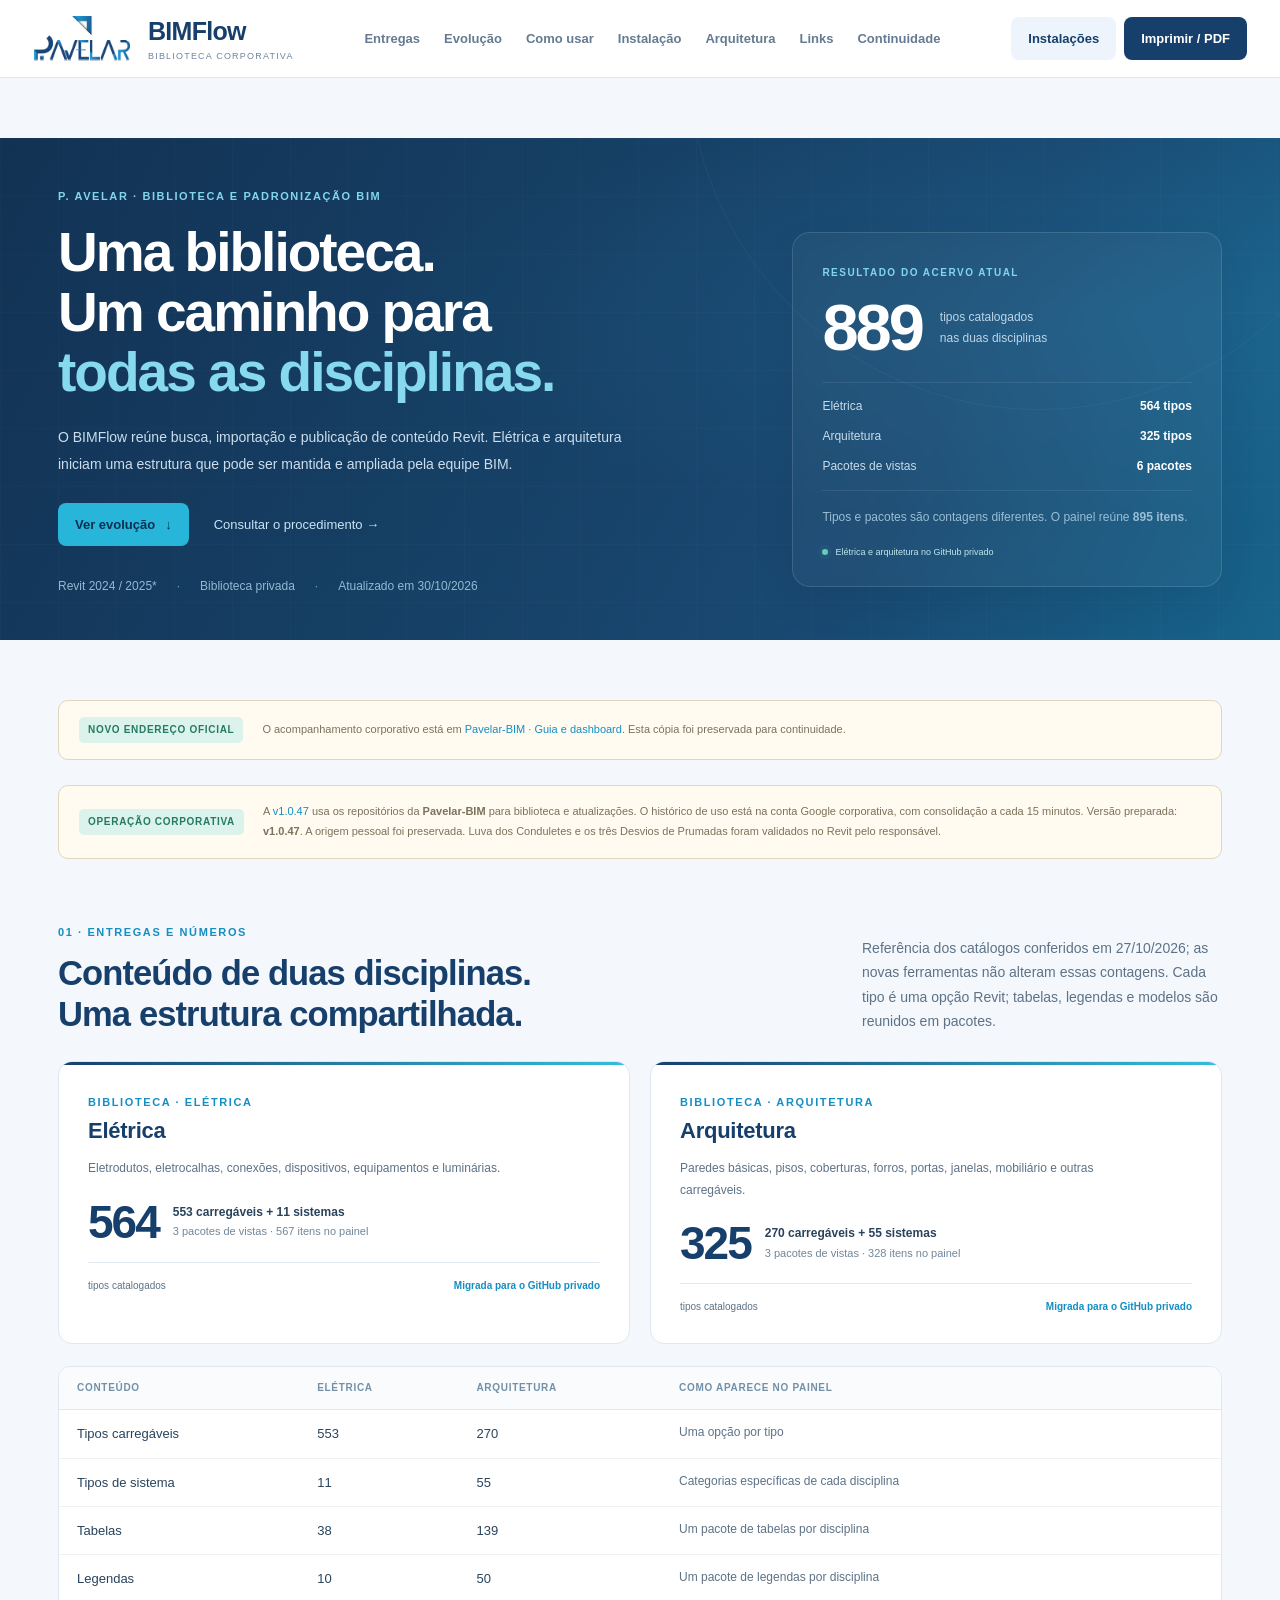
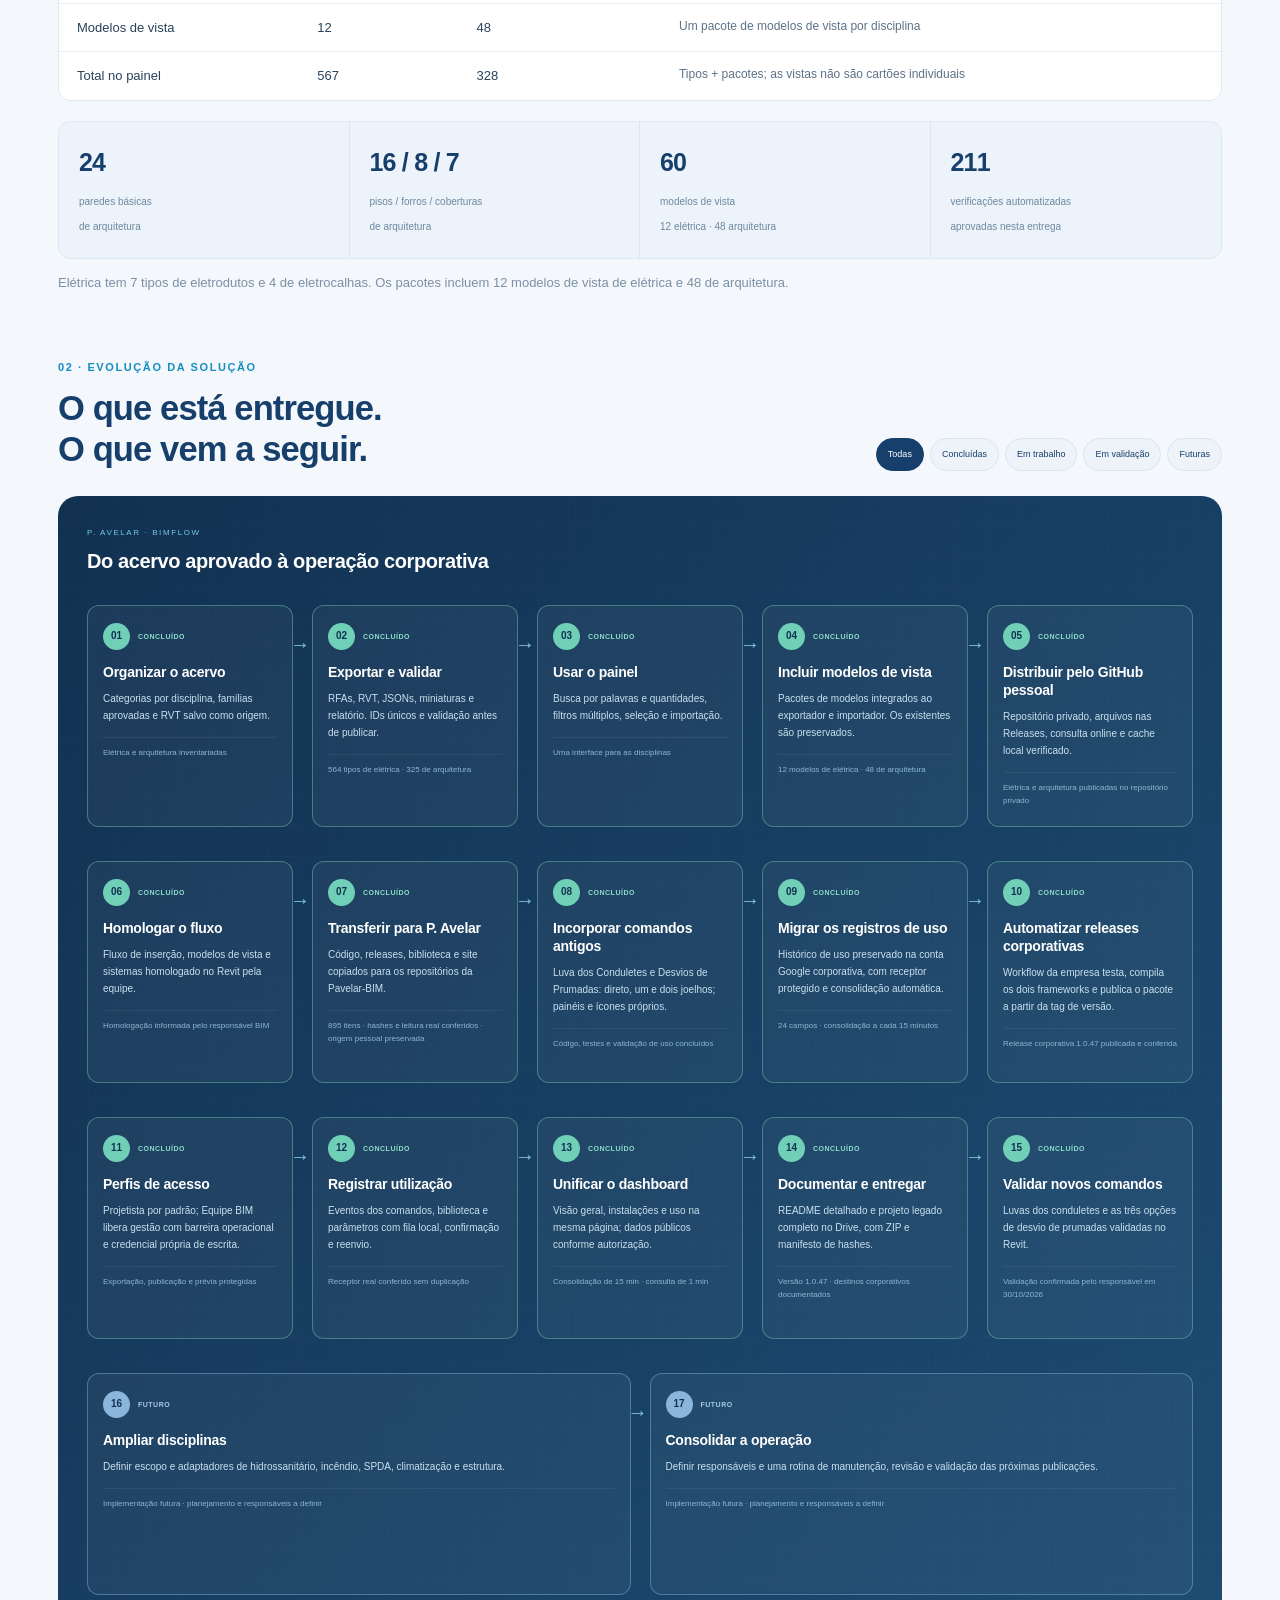
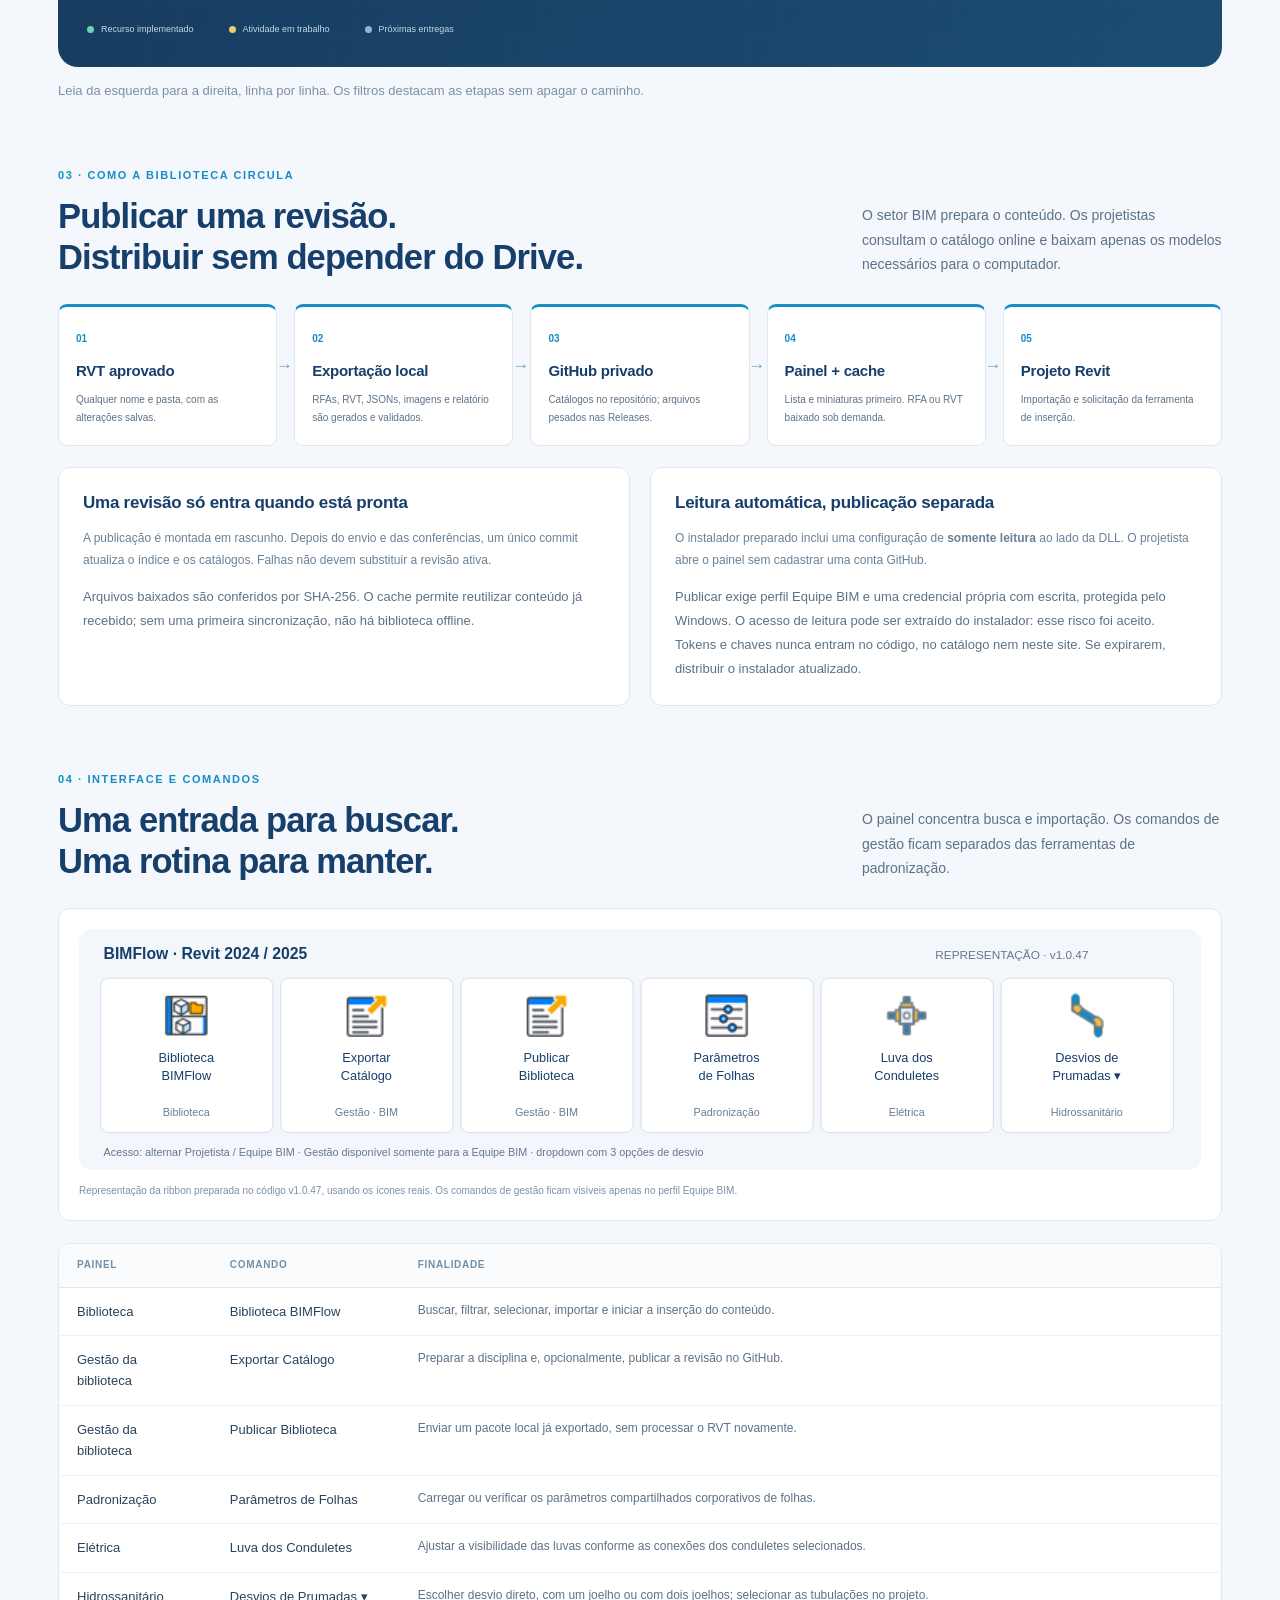
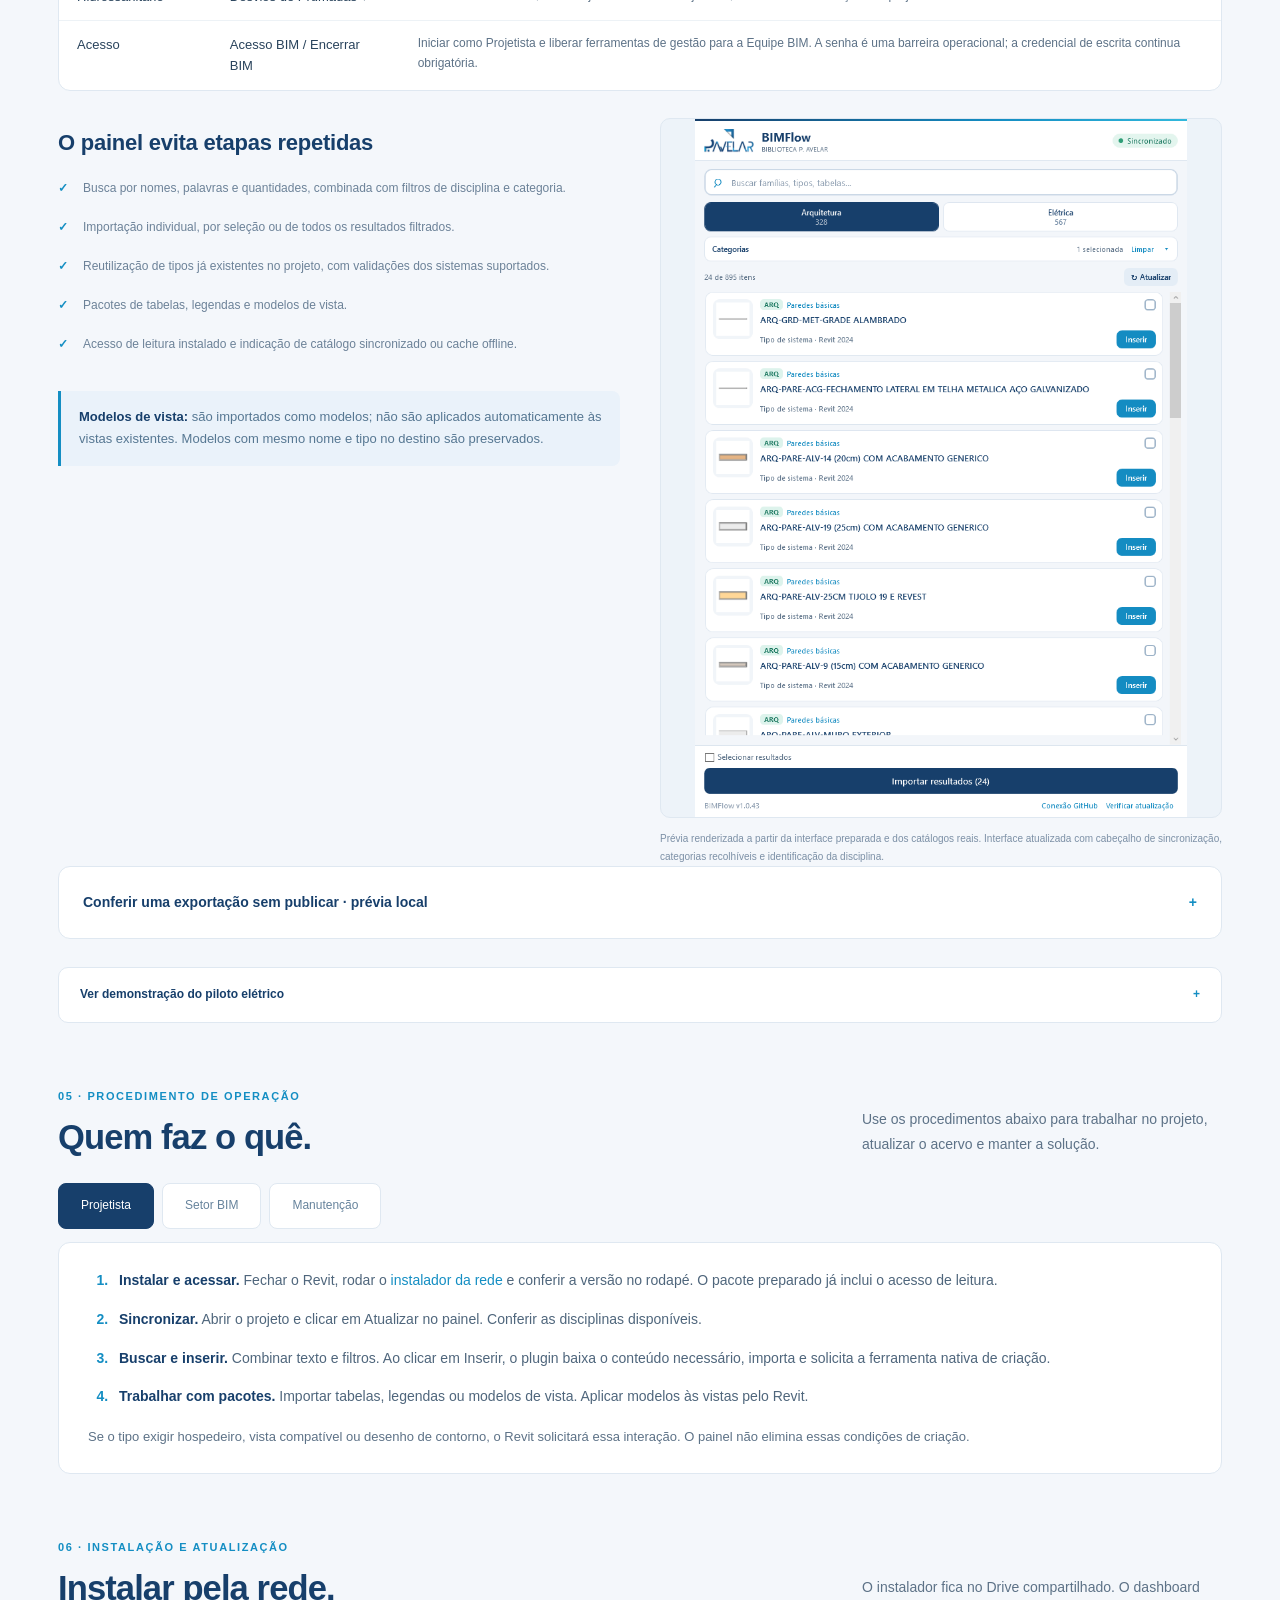
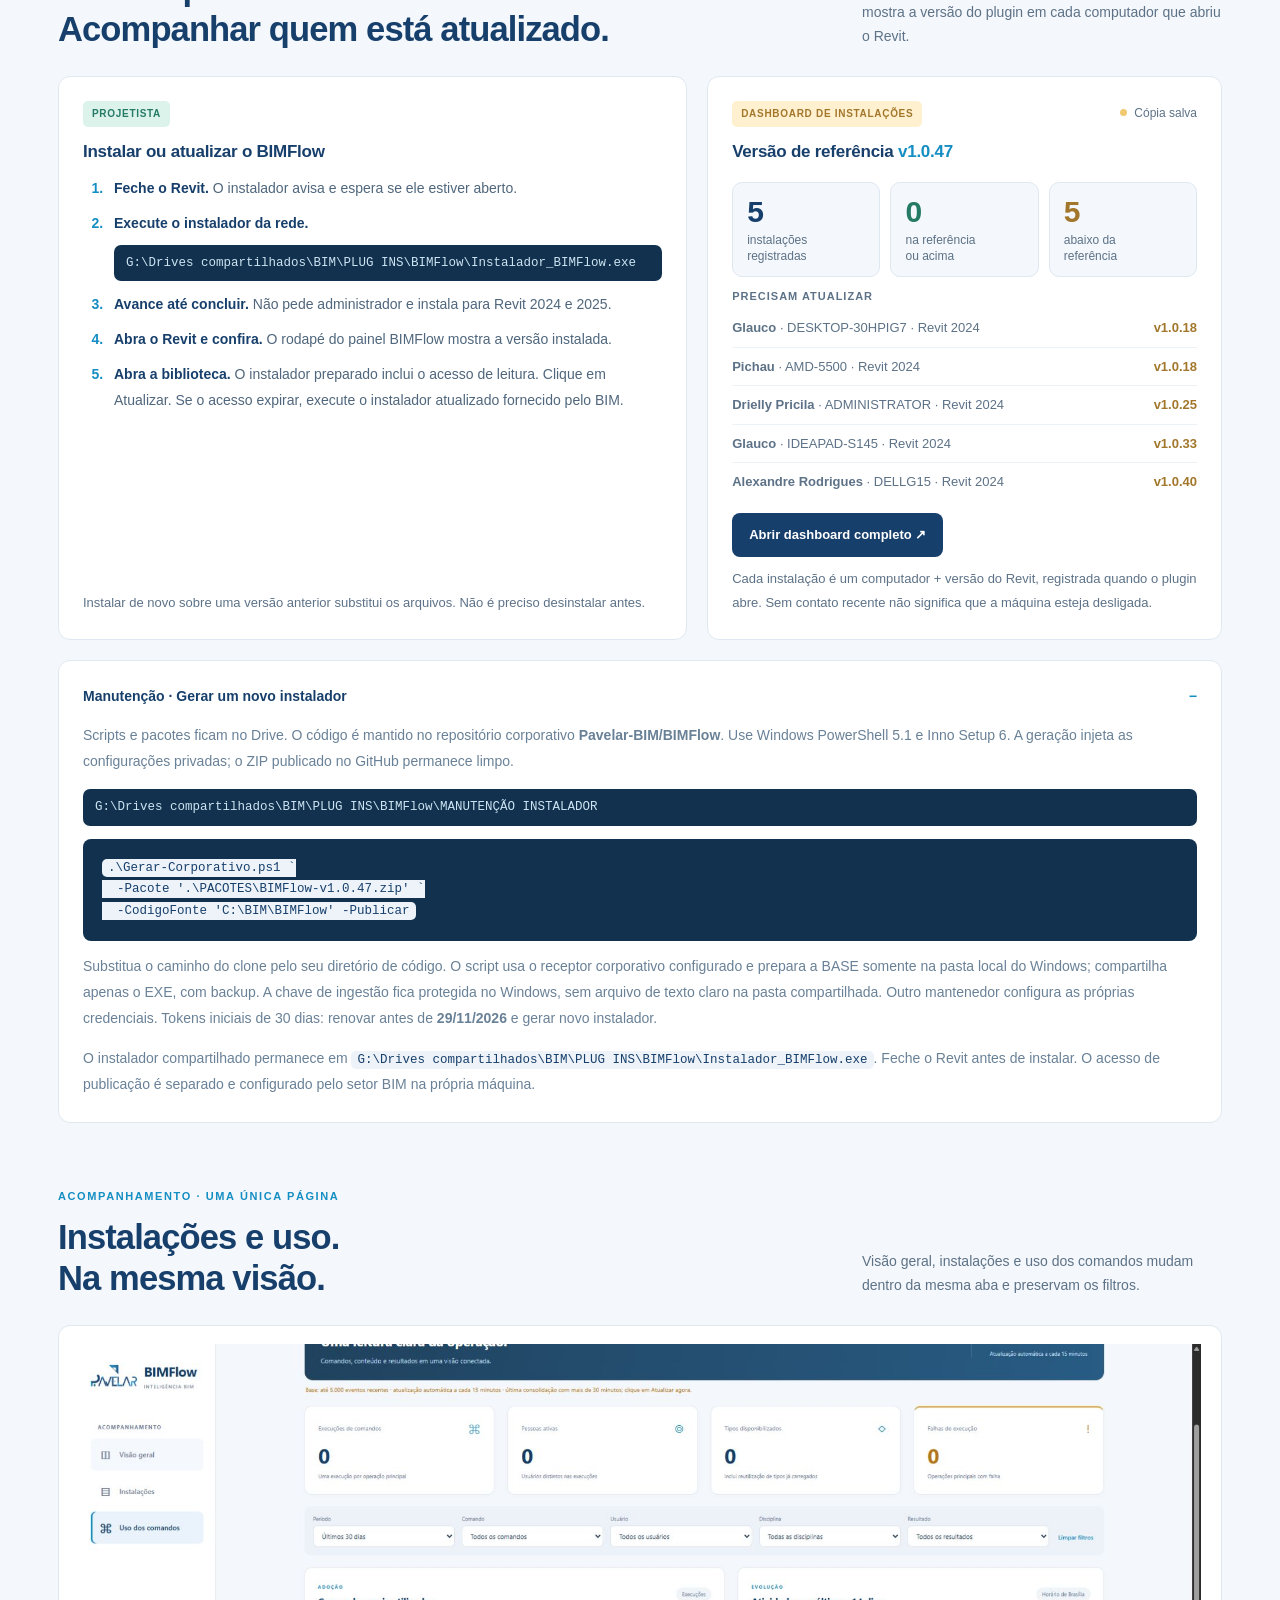
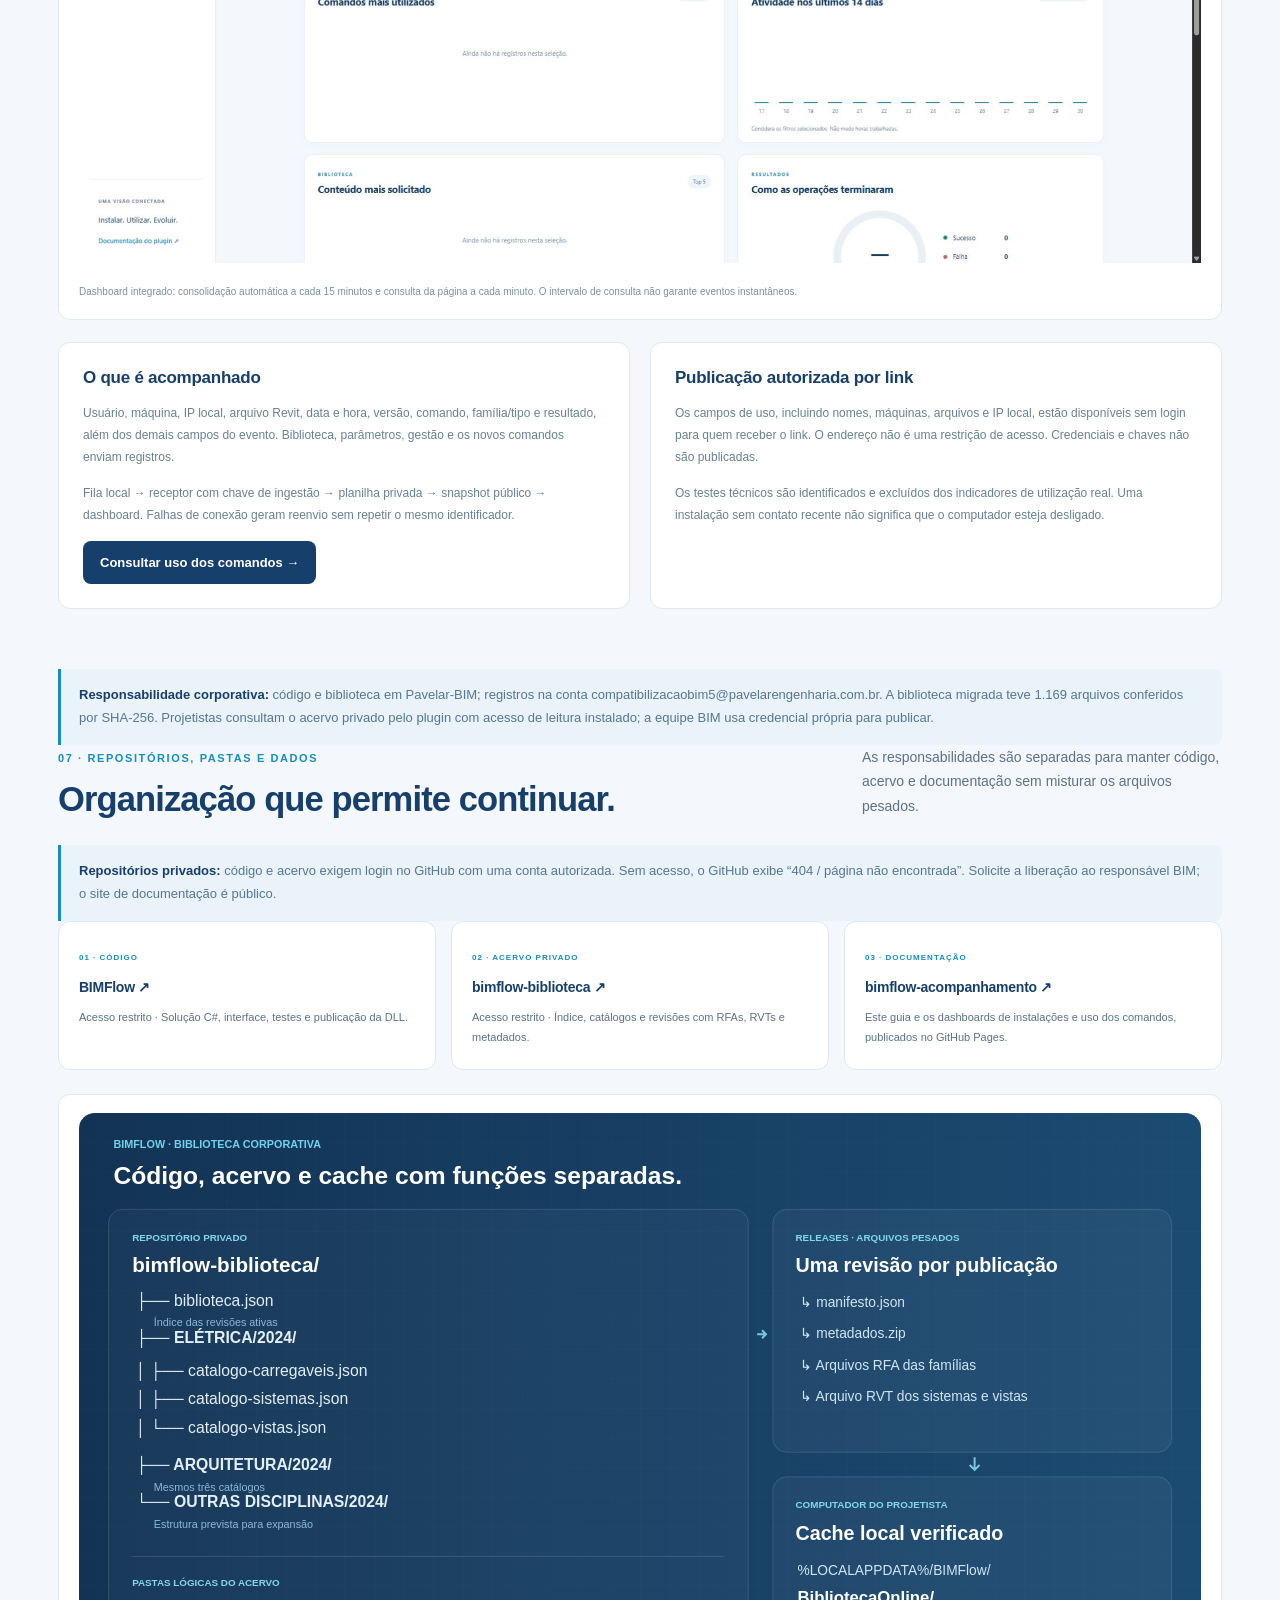
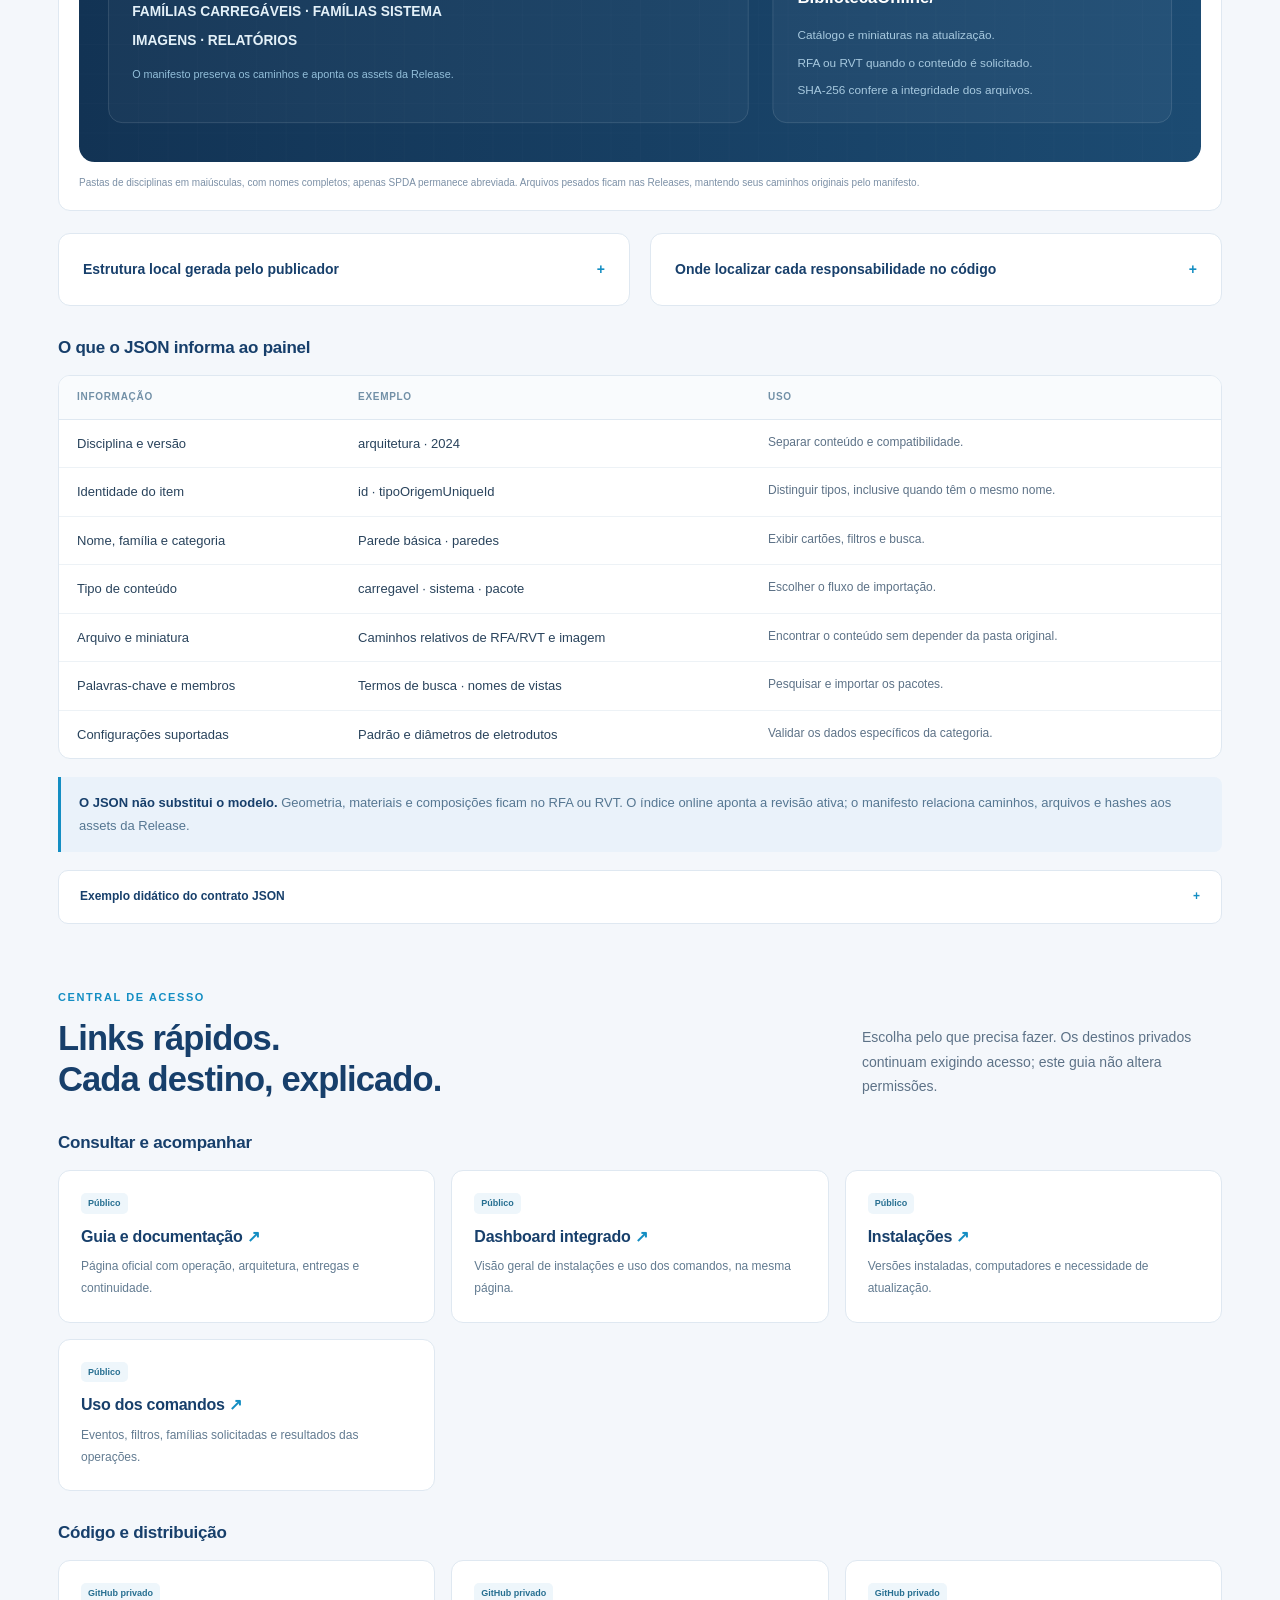
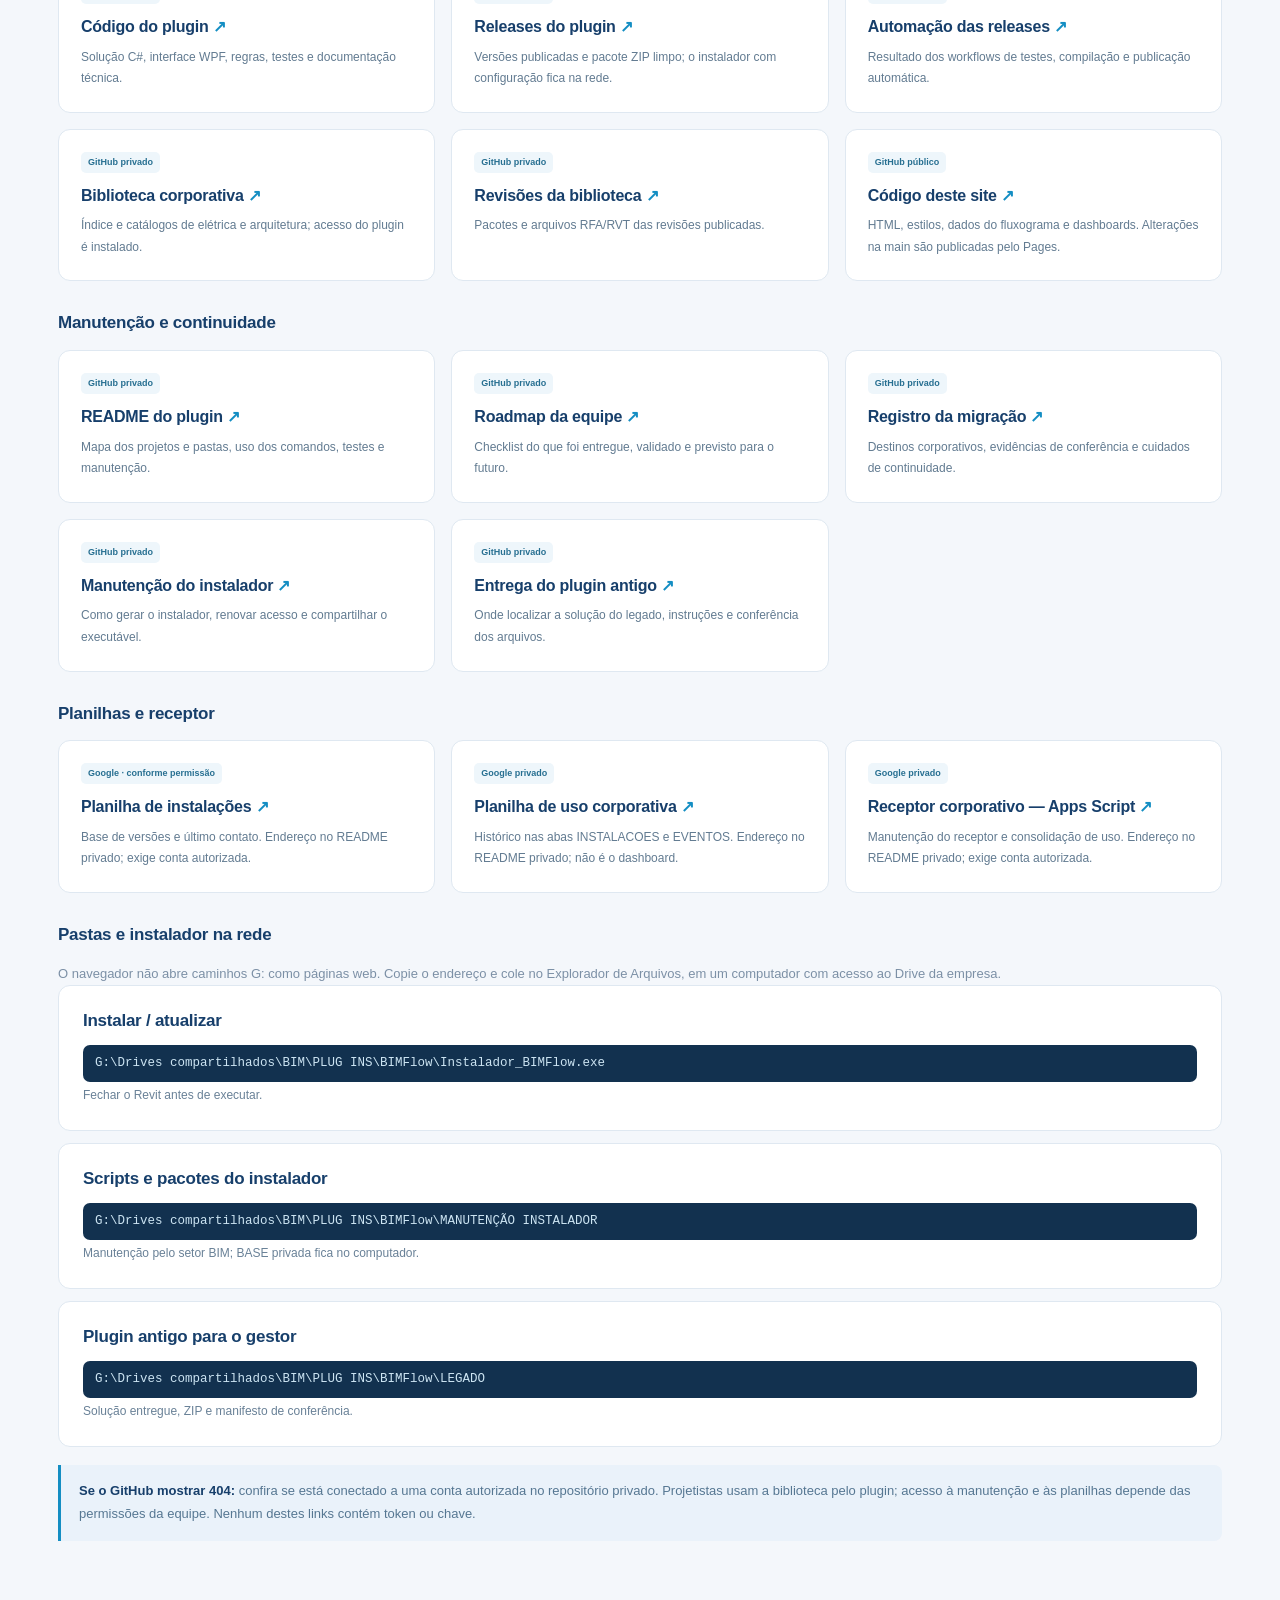
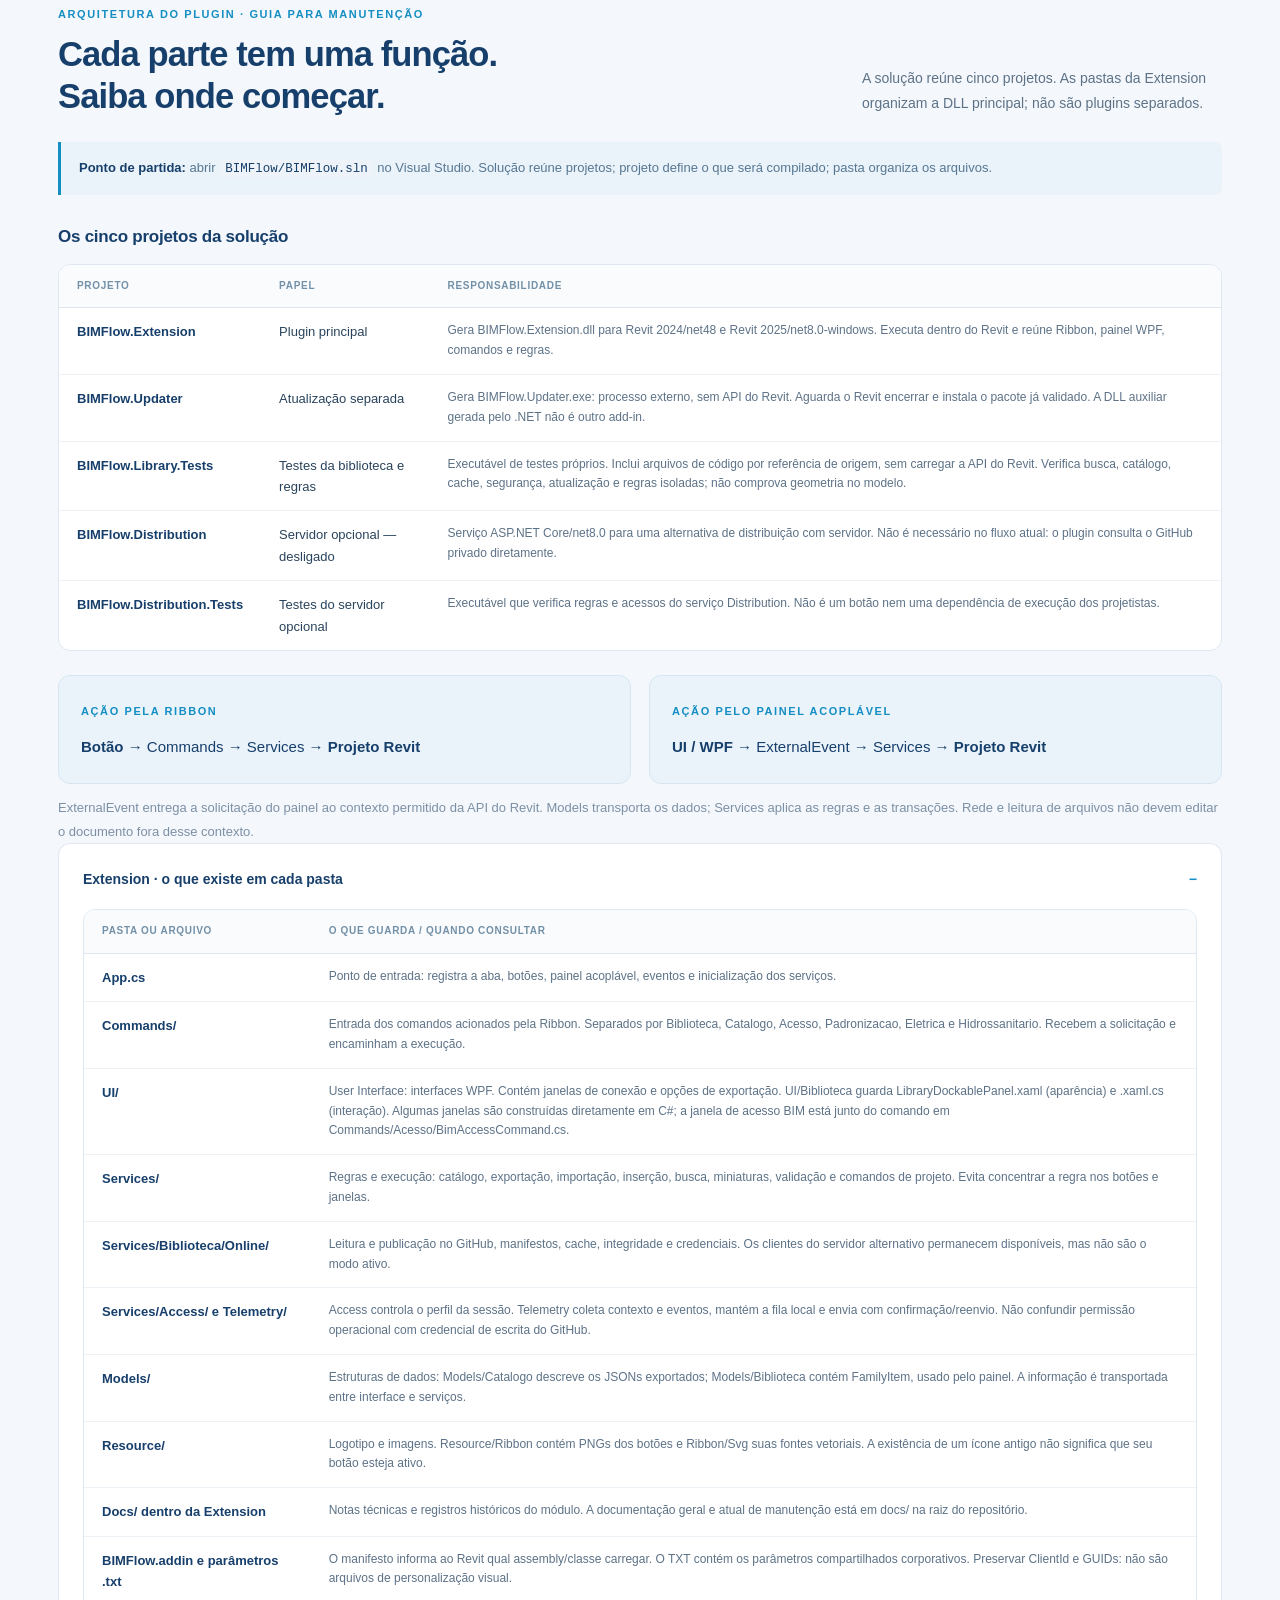
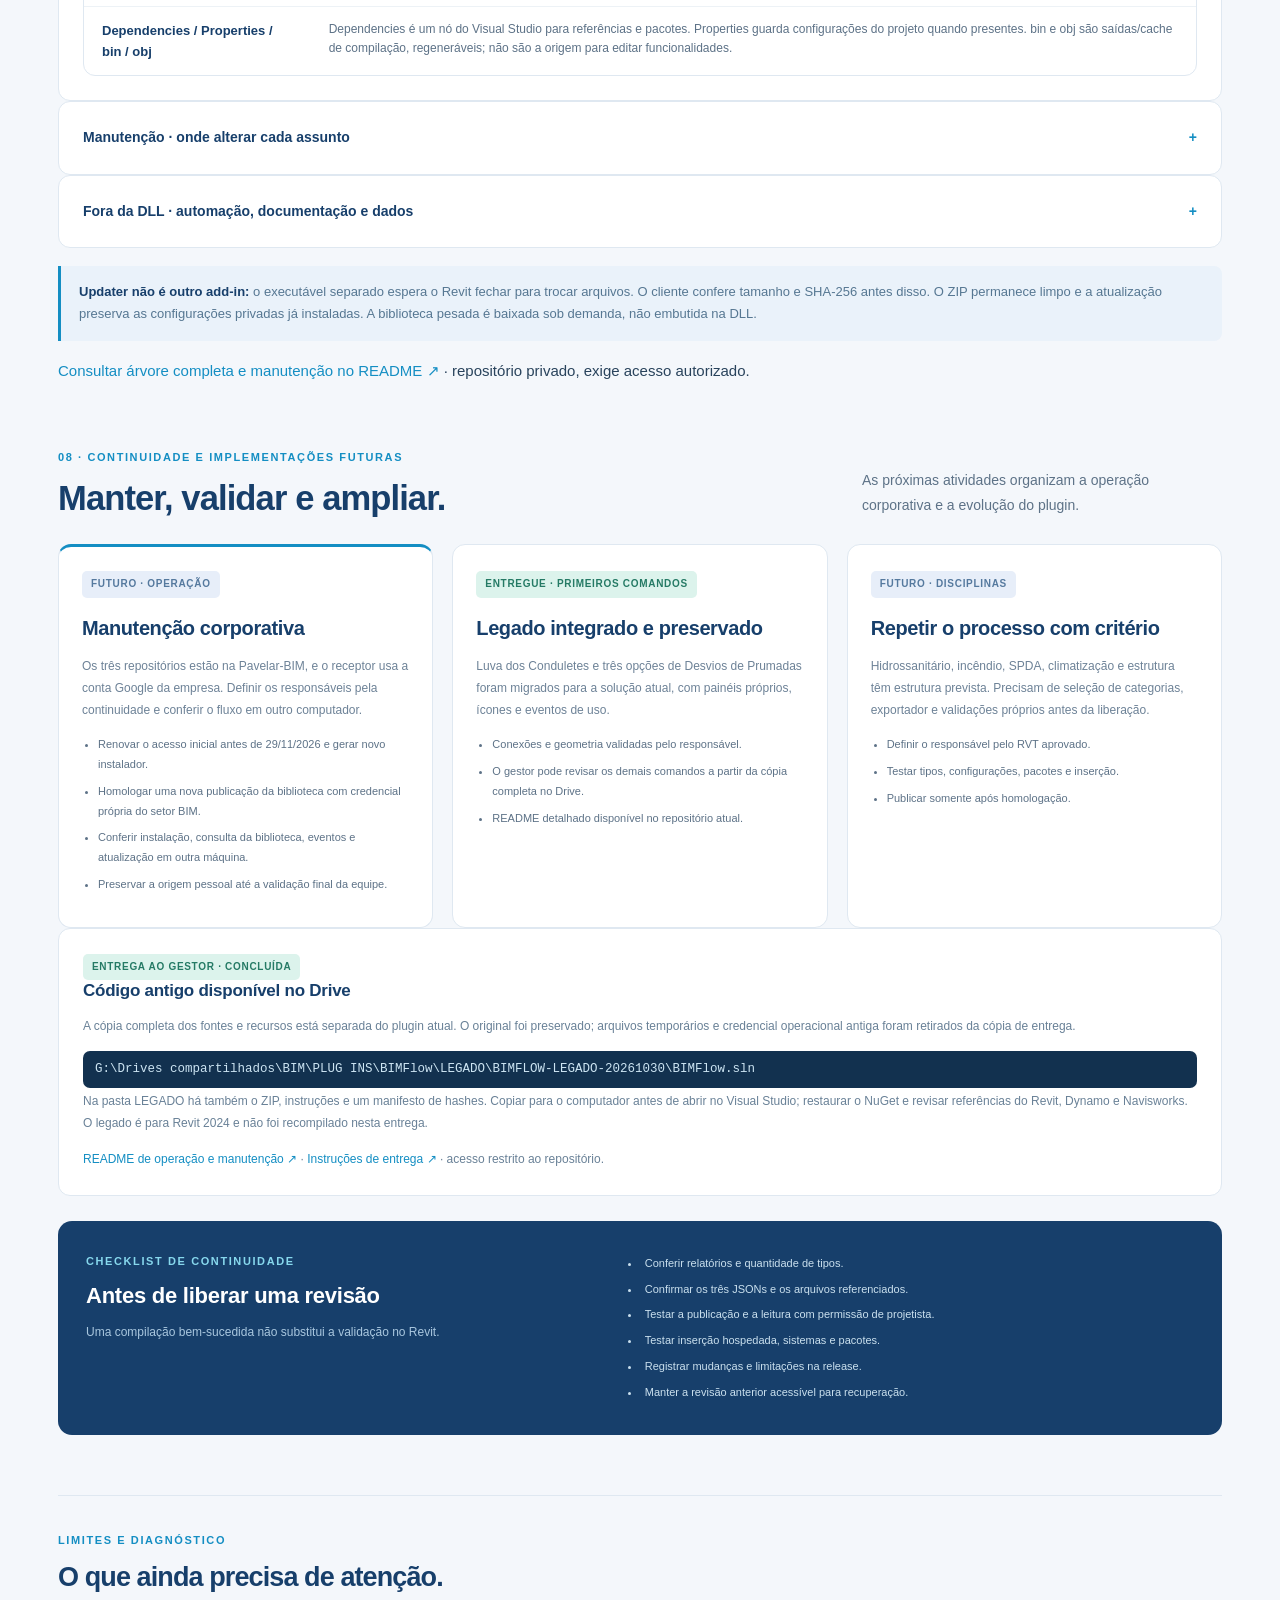
==== index.html @ 5721a22a "Publicar central de links protegidos e autoria do guia" ====
<!doctype html>
<html lang="pt-BR"><head><meta charset="utf-8"><meta name="viewport" content="width=device-width,initial-scale=1"><meta name="description" content="Guia de operação e continuidade do BIMFlow: biblioteca P. Avelar, arquitetura, elétrica, publicação no GitHub e próximos passos."><meta name="theme-color" content="#173f6b"><title>BIMFlow · P. Avelar | Guia da biblioteca</title><link rel="stylesheet" href="guia/estilo.css?v=20261030-links1"></head><body>
<header><div class="topbar"><a class="brand" href="#inicio"><img src="guia/pavelar-logo.png" alt="P. Avelar"><span>BIMFlow<small>BIBLIOTECA CORPORATIVA</small></span></a><nav aria-label="Navegação principal"><a href="#entregas">Entregas</a><a href="#roadmap">Evolução</a><a href="#operacao">Como usar</a><a href="#instalacao">Instalação</a><a href="#arquitetura-plugin">Arquitetura</a><a href="#links-rapidos">Links</a><a href="#continuidade">Continuidade</a></nav><div class="top-actions"><a class="button light" href="#instalacao">Instalações</a><button class="button" id="imprimir">Imprimir / PDF</button></div></div></header>
<section class="hero" id="inicio"><div class="hero-grid" aria-hidden="true"></div><div class="hero-inner"><div class="eyebrow">P. AVELAR · BIBLIOTECA E PADRONIZAÇÃO BIM</div><div class="hero-columns"><div><h1>Uma biblioteca.<br>Um caminho para<br><em>todas as disciplinas.</em></h1><p>O BIMFlow reúne busca, importação e publicação de conteúdo Revit. Elétrica e arquitetura iniciam uma estrutura que pode ser mantida e ampliada pela equipe BIM.</p><div class="hero-actions"><a class="button cyan" href="#roadmap">Ver evolução <span>↓</span></a><a class="hero-link" href="#operacao">Consultar o procedimento →</a></div><div class="hero-meta"><span>Revit 2024 / 2025*</span><span>Biblioteca privada</span><span id="data-atualizacao">Atualizado em 30/10/2026</span></div></div><aside class="hero-summary"><span class="eyebrow">RESULTADO DO ACERVO ATUAL</span><div class="hero-total"><strong id="total-tipos">889</strong><span>tipos catalogados<br>nas duas disciplinas</span></div><div class="hero-breakdown"><div><span>Elétrica</span><b>564 tipos</b></div><div><span>Arquitetura</span><b>325 tipos</b></div><div><span>Pacotes de vistas</span><b>6 pacotes</b></div></div><p>Tipos e pacotes são contagens diferentes. O painel reúne <b id="total-itens">895 itens</b>.</p><div class="hero-state"><i></i><span>Elétrica e arquitetura no GitHub privado</span></div></aside></div></div></section>
<main><div class="release-note"><span class="pill done">NOVO ENDEREÇO OFICIAL</span><p>O acompanhamento corporativo está em <a href="https://pavelar-bim.github.io/bimflow-acompanhamento/">Pavelar-BIM · Guia e dashboard</a>. Esta cópia foi preservada para continuidade.</p></div><div class="release-note"><span class="pill done">OPERAÇÃO CORPORATIVA</span><p>A <a id="release-atual" href="https://github.com/Pavelar-BIM/BIMFlow/releases/tag/v1.0.47">v1.0.47</a> usa os repositórios da <b>Pavelar-BIM</b> para biblioteca e atualizações. O histórico de uso está na conta Google corporativa, com consolidação a cada 15 minutos. Versão preparada: <b id="versao-preparada">v1.0.47</b>. A origem pessoal foi preservada. Luva dos Conduletes e os três Desvios de Prumadas foram validados no Revit pelo responsável.</p></div>
<section id="entregas"><div class="section-heading"><div><span class="eyebrow">01 · ENTREGAS E NÚMEROS</span><h2>Conteúdo de duas disciplinas.<br>Uma estrutura compartilhada.</h2></div><p>Referência dos catálogos conferidos em 27/10/2026; as novas ferramentas não alteram essas contagens. Cada tipo é uma opção Revit; tabelas, legendas e modelos são reunidos em pacotes.</p></div><div id="disciplinas-cards" class="discipline-grid"></div><div class="table-card"><table><thead><tr><th>Conteúdo</th><th>Elétrica</th><th>Arquitetura</th><th>Como aparece no painel</th></tr></thead><tbody id="numeros-corpo"></tbody></table></div><div class="delivery-strip"><div><b>24</b><span>paredes básicas<br>de arquitetura</span></div><div><b>16 / 8 / 7</b><span>pisos / forros / coberturas<br>de arquitetura</span></div><div><b>60</b><span>modelos de vista<br>12 elétrica · 48 arquitetura</span></div><div><b>211</b><span>verificações automatizadas<br>aprovadas nesta entrega</span></div></div><p class="caption">Elétrica tem 7 tipos de eletrodutos e 4 de eletrocalhas. Os pacotes incluem 12 modelos de vista de elétrica e 48 de arquitetura.</p></section>
<section id="roadmap"><div class="section-heading"><div><span class="eyebrow">02 · EVOLUÇÃO DA SOLUÇÃO</span><h2>O que está entregue.<br>O que vem a seguir.</h2></div><div class="status-filters" aria-label="Destacar etapas por situação"><button data-filter="todos" aria-pressed="true">Todas</button><button data-filter="concluido" aria-pressed="false">Concluídas</button><button data-filter="andamento" aria-pressed="false">Em trabalho</button><button data-filter="validacao" aria-pressed="false">Em validação</button><button data-filter="futuro" aria-pressed="false">Futuras</button></div></div><div class="roadmap-surface"><div class="roadmap-caption"><span>P. AVELAR · BIMFLOW</span><b>Do acervo aprovado à operação corporativa</b></div><div id="roadmap-steps" class="roadmap-chain"></div><div class="flow-legend"><span><i class="green"></i> Recurso implementado</span><span><i class="amber"></i> Atividade em trabalho</span><span><i class="blue"></i> Próximas entregas</span></div></div><p id="filter-note" class="caption" aria-live="polite">Leia da esquerda para a direita, linha por linha. Os filtros destacam as etapas sem apagar o caminho.</p></section>
<section id="fluxo"><div class="section-heading"><div><span class="eyebrow">03 · COMO A BIBLIOTECA CIRCULA</span><h2>Publicar uma revisão.<br>Distribuir sem depender do Drive.</h2></div><p>O setor BIM prepara o conteúdo. Os projetistas consultam o catálogo online e baixam apenas os modelos necessários para o computador.</p></div><div class="process-flow"><article><span>01</span><h3>RVT aprovado</h3><p>Qualquer nome e pasta, com as alterações salvas.</p></article><article><span>02</span><h3>Exportação local</h3><p>RFAs, RVT, JSONs, imagens e relatório são gerados e validados.</p></article><article><span>03</span><h3>GitHub privado</h3><p>Catálogos no repositório; arquivos pesados nas Releases.</p></article><article><span>04</span><h3>Painel + cache</h3><p>Lista e miniaturas primeiro. RFA ou RVT baixado sob demanda.</p></article><article><span>05</span><h3>Projeto Revit</h3><p>Importação e solicitação da ferramenta de inserção.</p></article></div><div class="two-col"><div class="card"><h3>Uma revisão só entra quando está pronta</h3><p>A publicação é montada em rascunho. Depois do envio e das conferências, um único commit atualiza o índice e os catálogos. Falhas não devem substituir a revisão ativa.</p><p class="muted">Arquivos baixados são conferidos por SHA-256. O cache permite reutilizar conteúdo já recebido; sem uma primeira sincronização, não há biblioteca offline.</p></div><div class="card"><h3>Leitura automática, publicação separada</h3><p>O instalador preparado inclui uma configuração de <b>somente leitura</b> ao lado da DLL. O projetista abre o painel sem cadastrar uma conta GitHub.</p><p class="muted">Publicar exige perfil Equipe BIM e uma credencial própria com escrita, protegida pelo Windows. O acesso de leitura pode ser extraído do instalador: esse risco foi aceito. Tokens e chaves nunca entram no código, no catálogo nem neste site. Se expirarem, distribuir o instalador atualizado.</p></div></div></section>
<section id="interface"><div class="section-heading"><div><span class="eyebrow">04 · INTERFACE E COMANDOS</span><h2>Uma entrada para buscar.<br>Uma rotina para manter.</h2></div><p>O painel concentra busca e importação. Os comandos de gestão ficam separados das ferramentas de padronização.</p></div><figure class="ribbon-figure"><img src="guia/ribbon-atual.svg" alt="Ribbon BIMFlow v1.0.47 com Biblioteca, Gestão, Padronização, Elétrica, Hidrossanitário e Acesso"><figcaption>Representação da ribbon preparada no código v1.0.47, usando os ícones reais. Os comandos de gestão ficam visíveis apenas no perfil Equipe BIM.</figcaption></figure><div class="table-card"><table><thead><tr><th>Painel</th><th>Comando</th><th>Finalidade</th></tr></thead><tbody><tr><td>Biblioteca</td><td>Biblioteca BIMFlow</td><td>Buscar, filtrar, selecionar, importar e iniciar a inserção do conteúdo.</td></tr><tr><td>Gestão da biblioteca</td><td>Exportar Catálogo</td><td>Preparar a disciplina e, opcionalmente, publicar a revisão no GitHub.</td></tr><tr><td>Gestão da biblioteca</td><td>Publicar Biblioteca</td><td>Enviar um pacote local já exportado, sem processar o RVT novamente.</td></tr><tr><td>Padronização</td><td>Parâmetros de Folhas</td><td>Carregar ou verificar os parâmetros compartilhados corporativos de folhas.</td></tr><tr><td>Elétrica</td><td>Luva dos Conduletes</td><td>Ajustar a visibilidade das luvas conforme as conexões dos conduletes selecionados.</td></tr><tr><td>Hidrossanitário</td><td>Desvios de Prumadas ▾</td><td>Escolher desvio direto, com um joelho ou com dois joelhos; selecionar as tubulações no projeto.</td></tr><tr><td>Acesso</td><td>Acesso BIM / Encerrar BIM</td><td>Iniciar como Projetista e liberar ferramentas de gestão para a Equipe BIM. A senha é uma barreira operacional; a credencial de escrita continua obrigatória.</td></tr></tbody></table></div><div class="two-col interface-block"><div><h3>O painel evita etapas repetidas</h3><ul class="check-list"><li>Busca por nomes, palavras e quantidades, combinada com filtros de disciplina e categoria.</li><li>Importação individual, por seleção ou de todos os resultados filtrados.</li><li>Reutilização de tipos já existentes no projeto, com validações dos sistemas suportados.</li><li>Pacotes de tabelas, legendas e modelos de vista.</li><li>Acesso de leitura instalado e indicação de catálogo sincronizado ou cache offline.</li></ul><div class="note"><b>Modelos de vista:</b> são importados como modelos; não são aplicados automaticamente às vistas existentes. Modelos com mesmo nome e tipo no destino são preservados.</div></div><figure><img id="painel-imagem" class="panel-image" src="guia/painel-online.png" alt="Prévia da interface BIMFlow com disciplinas e categorias da biblioteca"><figcaption>Prévia renderizada a partir da interface preparada e dos catálogos reais. Interface atualizada com cabeçalho de sincronização, categorias recolhíveis e identificação da disciplina.</figcaption></figure></div><details class="card"><summary>Conferir uma exportação sem publicar · prévia local</summary><p>Exportar Catálogo com a publicação desmarcada → Prévia local → conferir e testar → Publicar Biblioteca → Voltar ao GitHub → Atualizar.</p><p>A prévia lê <code>%LOCALAPPDATA%\BIMFlow\Exportacoes\DISCIPLINA\VERSAO</code> deste computador. Não faz upload, não exige credencial e não altera a biblioteca publicada. O painel volta a iniciar no GitHub ao reabrir o Revit.</p><figure><img class="panel-image" src="guia/previa-local-144.png" alt="Prévia local BIMFlow com aviso de conteúdo de trabalho e botão Voltar ao GitHub"><figcaption>Painel 1.0.46: origem local identificada, exportação elétrica com 567 itens. Para conferir mudanças de tipos, usar projeto de teste vazio.</figcaption></figure></details><details class="video-details"><summary>Ver demonstração do piloto elétrico</summary><video controls autoplay muted loop playsinline preload="metadata"><source data-src="demonstracao-bimflow.mp4" type="video/mp4"></video><p class="caption">Gravação do piloto anterior à integração GitHub. Serve como referência do fluxo de busca e inserção; os rótulos e comandos atuais estão descritos acima.</p></details></section>
<section id="operacao"><div class="section-heading"><div><span class="eyebrow">05 · PROCEDIMENTO DE OPERAÇÃO</span><h2>Quem faz o quê.</h2></div><p>Use os procedimentos abaixo para trabalhar no projeto, atualizar o acervo e manter a solução.</p></div><div class="role-tabs" role="tablist" aria-label="Procedimentos por perfil"><button id="tab-projetista" role="tab" data-role="projetista" aria-selected="true" aria-controls="role-projetista">Projetista</button><button id="tab-bim" role="tab" data-role="bim" aria-selected="false" aria-controls="role-bim">Setor BIM</button><button id="tab-manutencao" role="tab" data-role="manutencao" aria-selected="false" aria-controls="role-manutencao">Manutenção</button></div><div id="role-projetista" class="role-panel" role="tabpanel" aria-labelledby="tab-projetista"><ol class="numbered"><li><b>Instalar e acessar.</b> Fechar o Revit, rodar o <a href="#instalacao">instalador da rede</a> e conferir a versão no rodapé. O pacote preparado já inclui o acesso de leitura.</li><li><b>Sincronizar.</b> Abrir o projeto e clicar em Atualizar no painel. Conferir as disciplinas disponíveis.</li><li><b>Buscar e inserir.</b> Combinar texto e filtros. Ao clicar em Inserir, o plugin baixa o conteúdo necessário, importa e solicita a ferramenta nativa de criação.</li><li><b>Trabalhar com pacotes.</b> Importar tabelas, legendas ou modelos de vista. Aplicar modelos às vistas pelo Revit.</li></ol><p class="muted">Se o tipo exigir hospedeiro, vista compatível ou desenho de contorno, o Revit solicitará essa interação. O painel não elimina essas condições de criação.</p></div><div id="role-bim" class="role-panel" role="tabpanel" aria-labelledby="tab-bim" hidden><ol class="numbered"><li><b>Liberar a gestão.</b> Usar o painel Acesso para ativar Equipe BIM. A senha operacional é informada pelo responsável; ela não substitui a permissão de escrita do GitHub.</li><li><b>Curar o RVT.</b> Carregar as famílias aprovadas, revisar nomes e tipos, tabelas, legendas e modelos. Salvar as alterações.</li><li><b>Escolher a disciplina.</b> Executar Exportar Catálogo. O RVT pode ter qualquer nome e estar em qualquer pasta acessível.</li><li><b>Preparar e conferir.</b> Aguardar a coleta e validar o relatório. Tipos sem instâncias também são inventariados. Genéricos exigem prefixo ELD- ou ARQ- conforme a disciplina.</li><li><b>Conferir antes de publicar.</b> Com a publicação desmarcada na exportação, clicar em Prévia local no painel. Atualizar relê os arquivos deste computador. Testar em projeto vazio: tipos já existentes são preservados.</li><li><b>Publicar.</b> Manter a opção de publicação no GitHub marcada ou usar Publicar Biblioteca sobre um pacote local pronto.</li><li><b>Homologar e comunicar.</b> Depois de publicar, clicar em Voltar ao GitHub e Atualizar. Testar em um projeto de destino e informar a revisão liberada à equipe.</li></ol><p class="muted">A publicação exige credencial com permissão de escrita. Se o envio falhar, o pacote local pode ser reenviado; não é necessário repetir toda a exportação.</p></div><div id="role-manutencao" class="role-panel" role="tabpanel" aria-labelledby="tab-manutencao" hidden><ol class="numbered"><li><b>Obter o código.</b> Clonar o repositório do plugin e abrir BIMFlow/BIMFlow.sln. As classes estão separadas em Commands, Models, Services e UI.</li><li><b>Executar as verificações.</b> Compilar em Release para net48/Revit 2024 e net8.0-windows/Revit 2025. Executar o projeto BIMFlow.Library.Tests.</li><li><b>Homologar no Revit.</b> Testar exportação, publicação, leitura, importação e inserção. Não considerar a compilação como homologação funcional.</li><li><b>Versionar e publicar.</b> Atualizar a versão do projeto e as notas da release. O workflow de publicação do plugin é disparado por uma tag v*.</li><li><b>Distribuir.</b> Conferir o BIMFlow.zip da release. Fechar o Revit antes de substituir os arquivos instalados; manter backup da versão anterior.</li></ol><p class="muted">A release do plugin e as revisões da biblioteca são independentes. Publicar uma DLL não atualiza os catálogos e publicar famílias não troca a DLL dos usuários.</p></div></section>
<section id="instalacao"><div class="section-heading"><div><span class="eyebrow">06 · INSTALAÇÃO E ATUALIZAÇÃO</span><h2>Instalar pela rede.<br>Acompanhar quem está atualizado.</h2></div><p>O instalador fica no Drive compartilhado. O dashboard mostra a versão do plugin em cada computador que abriu o Revit.</p></div>
<div class="install-grid">
<div class="card install-card"><span class="pill done">PROJETISTA</span><h3>Instalar ou atualizar o BIMFlow</h3><ol class="numbered compact"><li><b>Feche o Revit.</b> O instalador avisa e espera se ele estiver aberto.</li><li><b>Execute o instalador da rede.</b><code class="path">G:\Drives compartilhados\BIM\PLUG INS\BIMFlow\Instalador_BIMFlow.exe</code></li><li><b>Avance até concluir.</b> Não pede administrador e instala para Revit 2024 e 2025.</li><li><b>Abra o Revit e confira.</b> O rodapé do painel BIMFlow mostra a versão instalada.</li><li><b>Abra a biblioteca.</b> O instalador preparado inclui o acesso de leitura. Clique em Atualizar. Se o acesso expirar, execute o instalador atualizado fornecido pelo BIM.</li></ol><p class="muted">Instalar de novo sobre uma versão anterior substitui os arquivos. Não é preciso desinstalar antes.</p></div>
<div class="card live-card" id="painel-instalacoes"><div class="live-head"><span class="pill validation">DASHBOARD DE INSTALAÇÕES</span><span class="live-state" id="inst-estado">Carregando…</span></div><h3>Versão de referência <b id="inst-ref">—</b></h3><div class="live-numbers"><div><strong id="inst-total">—</strong><span>instalações<br>registradas</span></div><div class="ok"><strong id="inst-ok">—</strong><span>na referência<br>ou acima</span></div><div class="warn"><strong id="inst-baixo">—</strong><span>abaixo da<br>referência</span></div></div><div class="live-list-title">Precisam atualizar</div><ul class="live-list" id="inst-lista"><li class="muted">—</li></ul><a class="button" href="https://pavelar-bim.github.io/bimflow-acompanhamento/telemetria/">Abrir dashboard completo ↗</a><p class="muted live-note">Cada instalação é um computador + versão do Revit, registrada quando o plugin abre. Sem contato recente não significa que a máquina esteja desligada.</p></div>
</div>
<details class="card build-card" open><summary>Manutenção · Gerar um novo instalador</summary><p>Scripts e pacotes ficam no Drive. O código é mantido no repositório corporativo <b>Pavelar-BIM/BIMFlow</b>. Use Windows PowerShell 5.1 e Inno Setup 6. A geração injeta as configurações privadas; o ZIP publicado no GitHub permanece limpo.</p><code class="path">G:\Drives compartilhados\BIM\PLUG INS\BIMFlow\MANUTENÇÃO INSTALADOR</code><pre><code>.\Gerar-Corporativo.ps1 `
  -Pacote '.\PACOTES\BIMFlow-v1.0.47.zip' `
  -CodigoFonte 'C:\BIM\BIMFlow' -Publicar</code></pre><p>Substitua o caminho do clone pelo seu diretório de código. O script usa o receptor corporativo configurado e prepara a BASE somente na pasta local do Windows; compartilha apenas o EXE, com backup. A chave de ingestão fica protegida no Windows, sem arquivo de texto claro na pasta compartilhada. Outro mantenedor configura as próprias credenciais. Tokens iniciais de 30 dias: renovar antes de <b>29/11/2026</b> e gerar novo instalador.</p><p>O instalador compartilhado permanece em <code>G:\Drives compartilhados\BIM\PLUG INS\BIMFlow\Instalador_BIMFlow.exe</code>. Feche o Revit antes de instalar. O acesso de publicação é separado e configurado pelo setor BIM na própria máquina.</p></details></section>
<section id="uso-comandos"><div class="section-heading"><div><span class="eyebrow">ACOMPANHAMENTO · UMA ÚNICA PÁGINA</span><h2>Instalações e uso.<br>Na mesma visão.</h2></div><p>Visão geral, instalações e uso dos comandos mudam dentro da mesma aba e preservam os filtros.</p></div><figure class="folder-figure"><a href="https://pavelar-bim.github.io/bimflow-acompanhamento/telemetria/"><img src="guia/dashboard-integrado.png" alt="Dashboard integrado BIMFlow com navegação por visão geral, instalações e uso dos comandos"></a><figcaption>Dashboard integrado: consolidação automática a cada 15 minutos e consulta da página a cada minuto. O intervalo de consulta não garante eventos instantâneos.</figcaption></figure><div class="two-col"><div class="card"><h3>O que é acompanhado</h3><p>Usuário, máquina, IP local, arquivo Revit, data e hora, versão, comando, família/tipo e resultado, além dos demais campos do evento. Biblioteca, parâmetros, gestão e os novos comandos enviam registros.</p><p>Fila local → receptor com chave de ingestão → planilha privada → snapshot público → dashboard. Falhas de conexão geram reenvio sem repetir o mesmo identificador.</p><a class="button" href="https://pavelar-bim.github.io/bimflow-acompanhamento/telemetria/#uso">Consultar uso dos comandos →</a></div><div class="card"><h3>Publicação autorizada por link</h3><p>Os campos de uso, incluindo nomes, máquinas, arquivos e IP local, estão disponíveis sem login para quem receber o link. O endereço não é uma restrição de acesso. Credenciais e chaves não são publicadas.</p><p>Os testes técnicos são identificados e excluídos dos indicadores de utilização real. Uma instalação sem contato recente não significa que o computador esteja desligado.</p></div></div></section><section id="pastas"><div class="note"><b>Responsabilidade corporativa:</b> código e biblioteca em Pavelar-BIM; registros na conta compatibilizacaobim5@pavelarengenharia.com.br. A biblioteca migrada teve 1.169 arquivos conferidos por SHA-256. Projetistas consultam o acervo privado pelo plugin com acesso de leitura instalado; a equipe BIM usa credencial própria para publicar.</div><div class="section-heading"><div><span class="eyebrow">07 · REPOSITÓRIOS, PASTAS E DADOS</span><h2>Organização que permite continuar.</h2></div><p>As responsabilidades são separadas para manter código, acervo e documentação sem misturar os arquivos pesados.</p></div><div class="note"><b>Repositórios privados:</b> código e acervo exigem login no GitHub com uma conta autorizada. Sem acesso, o GitHub exibe “404 / página não encontrada”. Solicite a liberação ao responsável BIM; o site de documentação é público.</div><div class="repo-grid"><a class="repo-card" href="https://github.com/Pavelar-BIM/BIMFlow"><span>01 · CÓDIGO</span><h3>BIMFlow ↗</h3><p>Acesso restrito · Solução C#, interface, testes e publicação da DLL.</p></a><a class="repo-card" href="https://github.com/Pavelar-BIM/bimflow-biblioteca"><span>02 · ACERVO PRIVADO</span><h3>bimflow-biblioteca ↗</h3><p>Acesso restrito · Índice, catálogos e revisões com RFAs, RVTs e metadados.</p></a><a class="repo-card" href="https://github.com/Pavelar-BIM/bimflow-acompanhamento"><span>03 · DOCUMENTAÇÃO</span><h3>bimflow-acompanhamento ↗</h3><p>Este guia e os dashboards de instalações e uso dos comandos, publicados no GitHub Pages.</p></a></div><figure class="folder-figure"><img src="guia/estrutura-atual.svg" alt="Estrutura do repositório privado de biblioteca, Releases e cache local"><figcaption>Pastas de disciplinas em maiúsculas, com nomes completos; apenas SPDA permanece abreviada. Arquivos pesados ficam nas Releases, mantendo seus caminhos originais pelo manifesto.</figcaption></figure><div class="two-col"><details class="card"><summary>Estrutura local gerada pelo publicador</summary><pre>%LOCALAPPDATA%\BIMFlow\Exportacoes\
├── ELÉTRICA\2024\
│   ├── FAMÍLIAS CARREGÁVEIS\CATEGORIA\
│   ├── FAMÍLIAS SISTEMA\
│   ├── IMAGENS\
│   ├── RELATÓRIOS\
│   ├── BACKUPS\
│   ├── catalogo-carregaveis.json
│   ├── catalogo-sistemas.json
│   └── catalogo-vistas.json
└── ARQUITETURA\2024\ (mesma estrutura)

Cache do projetista:
%LOCALAPPDATA%\BIMFlow\BibliotecaOnline\</pre><p class="muted">O Drive foi usado como origem da migração. No fluxo online preparado, ele não é necessário no computador do projetista.</p></details><details class="card"><summary>Onde localizar cada responsabilidade no código</summary><pre>BIMFlow.Extension/
├── Commands/
│   ├── Biblioteca/
│   ├── Catalogo/
│   ├── Eletrica/
│   ├── Hidrossanitario/
│   └── Padronizacao/
├── Models/
│   ├── Biblioteca/
│   └── Catalogo/
├── Services/Biblioteca/
│   └── Online/
└── UI/
    └── Biblioteca/

BIMFlow.Library.Tests/
└── testes do fluxo online</pre><p class="muted">A organização acompanha a responsabilidade do recurso. Novos comandos do plugin legado devem seguir essa divisão.</p></details></div><h3 class="subheading">O que o JSON informa ao painel</h3><div class="table-card"><table><thead><tr><th>Informação</th><th>Exemplo</th><th>Uso</th></tr></thead><tbody><tr><td>Disciplina e versão</td><td>arquitetura · 2024</td><td>Separar conteúdo e compatibilidade.</td></tr><tr><td>Identidade do item</td><td>id · tipoOrigemUniqueId</td><td>Distinguir tipos, inclusive quando têm o mesmo nome.</td></tr><tr><td>Nome, família e categoria</td><td>Parede básica · paredes</td><td>Exibir cartões, filtros e busca.</td></tr><tr><td>Tipo de conteúdo</td><td>carregavel · sistema · pacote</td><td>Escolher o fluxo de importação.</td></tr><tr><td>Arquivo e miniatura</td><td>Caminhos relativos de RFA/RVT e imagem</td><td>Encontrar o conteúdo sem depender da pasta original.</td></tr><tr><td>Palavras-chave e membros</td><td>Termos de busca · nomes de vistas</td><td>Pesquisar e importar os pacotes.</td></tr><tr><td>Configurações suportadas</td><td>Padrão e diâmetros de eletrodutos</td><td>Validar os dados específicos da categoria.</td></tr></tbody></table></div><div class="note"><b>O JSON não substitui o modelo.</b> Geometria, materiais e composições ficam no RFA ou RVT. O índice online aponta a revisão ativa; o manifesto relaciona caminhos, arquivos e hashes aos assets da Release.</div><details class="json-example"><summary>Exemplo didático do contrato JSON</summary><pre>{
  "versaoCatalogo": 1,
  "disciplina": "arquitetura",
  "revitVersaoArquivo": "2024",
  "arquivo": "FAMÍLIAS SISTEMA/Biblioteca aprovada.rvt",
  "itens": [{
    "id": "paredes_identificador-unico",
    "nome": "Parede de alvenaria 19 cm",
    "nomeTipoRevit": "Parede de alvenaria 19 cm",
    "familia": "Parede básica",
    "tipoConteudo": "sistema",
    "categoria": "paredes",
    "imagem": "IMAGENS/parede.png",
    "palavrasChave": ["alvenaria", "parede"]
  }]
}</pre><p class="muted">Exemplo explicativo. Os IDs e os caminhos válidos são gerados pelo exportador; não usar este trecho como catálogo de produção.</p></details></section>
<section id="links-rapidos"><div class="section-heading"><div><span class="eyebrow">CENTRAL DE ACESSO</span><h2>Links rápidos.<br>Cada destino, explicado.</h2></div><p>Escolha pelo que precisa fazer. Os destinos privados continuam exigindo acesso; este guia não altera permissões.</p></div><h3 class="subheading">Consultar e acompanhar</h3><div class="quick-link-grid"><a class="quick-link-card" href="https://pavelar-bim.github.io/bimflow-acompanhamento/"><span class="quick-access">Público</span><h3>Guia e documentação <span aria-hidden="true">↗</span></h3><p>Página oficial com operação, arquitetura, entregas e continuidade.</p></a><a class="quick-link-card" href="https://pavelar-bim.github.io/bimflow-acompanhamento/telemetria/"><span class="quick-access">Público</span><h3>Dashboard integrado <span aria-hidden="true">↗</span></h3><p>Visão geral de instalações e uso dos comandos, na mesma página.</p></a><a class="quick-link-card" href="https://pavelar-bim.github.io/bimflow-acompanhamento/telemetria/#instalacoes"><span class="quick-access">Público</span><h3>Instalações <span aria-hidden="true">↗</span></h3><p>Versões instaladas, computadores e necessidade de atualização.</p></a><a class="quick-link-card" href="https://pavelar-bim.github.io/bimflow-acompanhamento/telemetria/#uso"><span class="quick-access">Público</span><h3>Uso dos comandos <span aria-hidden="true">↗</span></h3><p>Eventos, filtros, famílias solicitadas e resultados das operações.</p></a></div><h3 class="subheading">Código e distribuição</h3><div class="quick-link-grid"><a class="quick-link-card" href="https://github.com/Pavelar-BIM/BIMFlow"><span class="quick-access">GitHub privado</span><h3>Código do plugin <span aria-hidden="true">↗</span></h3><p>Solução C#, interface WPF, regras, testes e documentação técnica.</p></a><a class="quick-link-card" href="https://github.com/Pavelar-BIM/BIMFlow/releases"><span class="quick-access">GitHub privado</span><h3>Releases do plugin <span aria-hidden="true">↗</span></h3><p>Versões publicadas e pacote ZIP limpo; o instalador com configuração fica na rede.</p></a><a class="quick-link-card" href="https://github.com/Pavelar-BIM/BIMFlow/actions"><span class="quick-access">GitHub privado</span><h3>Automação das releases <span aria-hidden="true">↗</span></h3><p>Resultado dos workflows de testes, compilação e publicação automática.</p></a><a class="quick-link-card" href="https://github.com/Pavelar-BIM/bimflow-biblioteca"><span class="quick-access">GitHub privado</span><h3>Biblioteca corporativa <span aria-hidden="true">↗</span></h3><p>Índice e catálogos de elétrica e arquitetura; acesso do plugin é instalado.</p></a><a class="quick-link-card" href="https://github.com/Pavelar-BIM/bimflow-biblioteca/releases"><span class="quick-access">GitHub privado</span><h3>Revisões da biblioteca <span aria-hidden="true">↗</span></h3><p>Pacotes e arquivos RFA/RVT das revisões publicadas.</p></a><a class="quick-link-card" href="https://github.com/Pavelar-BIM/bimflow-acompanhamento"><span class="quick-access">GitHub público</span><h3>Código deste site <span aria-hidden="true">↗</span></h3><p>HTML, estilos, dados do fluxograma e dashboards. Alterações na main são publicadas pelo Pages.</p></a></div><h3 class="subheading">Manutenção e continuidade</h3><div class="quick-link-grid"><a class="quick-link-card" href="https://github.com/Pavelar-BIM/BIMFlow/blob/main/README.md"><span class="quick-access">GitHub privado</span><h3>README do plugin <span aria-hidden="true">↗</span></h3><p>Mapa dos projetos e pastas, uso dos comandos, testes e manutenção.</p></a><a class="quick-link-card" href="https://github.com/Pavelar-BIM/BIMFlow/blob/main/docs/ROADMAP-EQUIPE.md"><span class="quick-access">GitHub privado</span><h3>Roadmap da equipe <span aria-hidden="true">↗</span></h3><p>Checklist do que foi entregue, validado e previsto para o futuro.</p></a><a class="quick-link-card" href="https://github.com/Pavelar-BIM/BIMFlow/blob/main/docs/MIGRACAO-CORPORATIVA.md"><span class="quick-access">GitHub privado</span><h3>Registro da migração <span aria-hidden="true">↗</span></h3><p>Destinos corporativos, evidências de conferência e cuidados de continuidade.</p></a><a class="quick-link-card" href="https://github.com/Pavelar-BIM/BIMFlow/blob/main/distribuicao/instalador/LEIA-ME.md"><span class="quick-access">GitHub privado</span><h3>Manutenção do instalador <span aria-hidden="true">↗</span></h3><p>Como gerar o instalador, renovar acesso e compartilhar o executável.</p></a><a class="quick-link-card" href="https://github.com/Pavelar-BIM/BIMFlow/blob/main/docs/ENTREGA-LEGADO.md"><span class="quick-access">GitHub privado</span><h3>Entrega do plugin antigo <span aria-hidden="true">↗</span></h3><p>Onde localizar a solução do legado, instruções e conferência dos arquivos.</p></a></div><h3 class="subheading">Planilhas e receptor</h3><div class="quick-link-grid"><a class="quick-link-card" href="https://github.com/Pavelar-BIM/BIMFlow/blob/main/README.md#planilhas-e-receptor"><span class="quick-access">Google · conforme permissão</span><h3>Planilha de instalações <span aria-hidden="true">↗</span></h3><p>Base de versões e último contato. Endereço no README privado; exige conta autorizada.</p></a><a class="quick-link-card" href="https://github.com/Pavelar-BIM/BIMFlow/blob/main/README.md#planilhas-e-receptor"><span class="quick-access">Google privado</span><h3>Planilha de uso corporativa <span aria-hidden="true">↗</span></h3><p>Histórico nas abas INSTALACOES e EVENTOS. Endereço no README privado; não é o dashboard.</p></a><a class="quick-link-card" href="https://github.com/Pavelar-BIM/BIMFlow/blob/main/README.md#planilhas-e-receptor"><span class="quick-access">Google privado</span><h3>Receptor corporativo — Apps Script <span aria-hidden="true">↗</span></h3><p>Manutenção do receptor e consolidação de uso. Endereço no README privado; exige conta autorizada.</p></a></div><h3 class="subheading">Pastas e instalador na rede</h3><p class="caption">O navegador não abre caminhos G: como páginas web. Copie o endereço e cole no Explorador de Arquivos, em um computador com acesso ao Drive da empresa.</p><div class="network-path-grid"><article class="card"><h3>Instalar / atualizar</h3><code class="path">G:\Drives compartilhados\BIM\PLUG INS\BIMFlow\Instalador_BIMFlow.exe</code><p>Fechar o Revit antes de executar.</p></article><article class="card"><h3>Scripts e pacotes do instalador</h3><code class="path">G:\Drives compartilhados\BIM\PLUG INS\BIMFlow\MANUTENÇÃO INSTALADOR</code><p>Manutenção pelo setor BIM; BASE privada fica no computador.</p></article><article class="card"><h3>Plugin antigo para o gestor</h3><code class="path">G:\Drives compartilhados\BIM\PLUG INS\BIMFlow\LEGADO</code><p>Solução entregue, ZIP e manifesto de conferência.</p></article></div><div class="note"><b>Se o GitHub mostrar 404:</b> confira se está conectado a uma conta autorizada no repositório privado. Projetistas usam a biblioteca pelo plugin; acesso à manutenção e às planilhas depende das permissões da equipe. Nenhum destes links contém token ou chave.</div></section><section id="arquitetura-plugin"><div class="section-heading"><div><span class="eyebrow">ARQUITETURA DO PLUGIN · GUIA PARA MANUTENÇÃO</span><h2>Cada parte tem uma função.<br>Saiba onde começar.</h2></div><p>A solução reúne cinco projetos. As pastas da Extension organizam a DLL principal; não são plugins separados.</p></div><div class="note"><b>Ponto de partida:</b> abrir <code>BIMFlow/BIMFlow.sln</code> no Visual Studio. Solução reúne projetos; projeto define o que será compilado; pasta organiza os arquivos.</div><h3 class="subheading">Os cinco projetos da solução</h3><div class="table-card"><table><thead><tr><th>Projeto</th><th>Papel</th><th>Responsabilidade</th></tr></thead><tbody><tr><td>BIMFlow.Extension</td><td>Plugin principal</td><td>Gera BIMFlow.Extension.dll para Revit 2024/net48 e Revit 2025/net8.0-windows. Executa dentro do Revit e reúne Ribbon, painel WPF, comandos e regras.</td></tr><tr><td>BIMFlow.Updater</td><td>Atualização separada</td><td>Gera BIMFlow.Updater.exe: processo externo, sem API do Revit. Aguarda o Revit encerrar e instala o pacote já validado. A DLL auxiliar gerada pelo .NET não é outro add-in.</td></tr><tr><td>BIMFlow.Library.Tests</td><td>Testes da biblioteca e regras</td><td>Executável de testes próprios. Inclui arquivos de código por referência de origem, sem carregar a API do Revit. Verifica busca, catálogo, cache, segurança, atualização e regras isoladas; não comprova geometria no modelo.</td></tr><tr><td>BIMFlow.Distribution</td><td>Servidor opcional — desligado</td><td>Serviço ASP.NET Core/net8.0 para uma alternativa de distribuição com servidor. Não é necessário no fluxo atual: o plugin consulta o GitHub privado diretamente.</td></tr><tr><td>BIMFlow.Distribution.Tests</td><td>Testes do servidor opcional</td><td>Executável que verifica regras e acessos do serviço Distribution. Não é um botão nem uma dependência de execução dos projetistas.</td></tr></tbody></table></div><div class="architecture-flows"><article><span class="eyebrow">AÇÃO PELA RIBBON</span><p><b>Botão</b> → Commands → Services → <b>Projeto Revit</b></p></article><article><span class="eyebrow">AÇÃO PELO PAINEL ACOPLÁVEL</span><p><b>UI / WPF</b> → ExternalEvent → Services → <b>Projeto Revit</b></p></article></div><p class="caption">ExternalEvent entrega a solicitação do painel ao contexto permitido da API do Revit. Models transporta os dados; Services aplica as regras e as transações. Rede e leitura de arquivos não devem editar o documento fora desse contexto.</p><details class="card" open><summary>Extension · o que existe em cada pasta</summary><div class="table-card"><table><thead><tr><th>Pasta ou arquivo</th><th>O que guarda / quando consultar</th></tr></thead><tbody><tr><td>App.cs</td><td>Ponto de entrada: registra a aba, botões, painel acoplável, eventos e inicialização dos serviços.</td></tr><tr><td>Commands/</td><td>Entrada dos comandos acionados pela Ribbon. Separados por Biblioteca, Catalogo, Acesso, Padronizacao, Eletrica e Hidrossanitario. Recebem a solicitação e encaminham a execução.</td></tr><tr><td>UI/</td><td>User Interface: interfaces WPF. Contém janelas de conexão e opções de exportação. UI/Biblioteca guarda LibraryDockablePanel.xaml (aparência) e .xaml.cs (interação). Algumas janelas são construídas diretamente em C#; a janela de acesso BIM está junto do comando em Commands/Acesso/BimAccessCommand.cs.</td></tr><tr><td>Services/</td><td>Regras e execução: catálogo, exportação, importação, inserção, busca, miniaturas, validação e comandos de projeto. Evita concentrar a regra nos botões e janelas.</td></tr><tr><td>Services/Biblioteca/Online/</td><td>Leitura e publicação no GitHub, manifestos, cache, integridade e credenciais. Os clientes do servidor alternativo permanecem disponíveis, mas não são o modo ativo.</td></tr><tr><td>Services/Access/ e Telemetry/</td><td>Access controla o perfil da sessão. Telemetry coleta contexto e eventos, mantém a fila local e envia com confirmação/reenvio. Não confundir permissão operacional com credencial de escrita do GitHub.</td></tr><tr><td>Models/</td><td>Estruturas de dados: Models/Catalogo descreve os JSONs exportados; Models/Biblioteca contém FamilyItem, usado pelo painel. A informação é transportada entre interface e serviços.</td></tr><tr><td>Resource/</td><td>Logotipo e imagens. Resource/Ribbon contém PNGs dos botões e Ribbon/Svg suas fontes vetoriais. A existência de um ícone antigo não significa que seu botão esteja ativo.</td></tr><tr><td>Docs/ dentro da Extension</td><td>Notas técnicas e registros históricos do módulo. A documentação geral e atual de manutenção está em docs/ na raiz do repositório.</td></tr><tr><td>BIMFlow.addin e parâmetros .txt</td><td>O manifesto informa ao Revit qual assembly/classe carregar. O TXT contém os parâmetros compartilhados corporativos. Preservar ClientId e GUIDs: não são arquivos de personalização visual.</td></tr><tr><td>Dependencies / Properties / bin / obj</td><td>Dependencies é um nó do Visual Studio para referências e pacotes. Properties guarda configurações do projeto quando presentes. bin e obj são saídas/cache de compilação, regeneráveis; não são a origem para editar funcionalidades.</td></tr></tbody></table></div></details><details class="card"><summary>Manutenção · onde alterar cada assunto</summary><div class="table-card"><table><thead><tr><th>O que precisa mudar</th><th>Onde começar</th></tr></thead><tbody><tr><td>Mudar aparência do painel</td><td>UI/Biblioteca/LibraryDockablePanel.xaml e .xaml.cs</td></tr><tr><td>Mudar busca, filtros ou importação</td><td>Services/Biblioteca/; UI apenas apresenta o resultado</td></tr><tr><td>Adicionar comando de uma disciplina</td><td>Commands/&lt;disciplina&gt;/ + Services/&lt;disciplina&gt;/; registrar o botão em App.cs</td></tr><tr><td>Alterar os campos do catálogo</td><td>Models/Catalogo/ e os serviços de exportação/leitura; revisar consumidores e testes</td></tr><tr><td>Mudar ícone ou logotipo</td><td>Resource/Ribbon/ e Resource/; manter fonte SVG e PNG coerentes</td></tr><tr><td>Mudar acesso online, download ou publicação</td><td>Services/Biblioteca/Online/; manter separadas leitura distribuída e escrita própria</td></tr><tr><td>Mudar atualização do plugin</td><td>Services/UpdateChecker.cs, PluginReleaseDownloader.cs e projeto BIMFlow.Updater</td></tr><tr><td>Gerar instalador ou release</td><td>distribuicao/instalador/ e .github/workflows/; alinhar versões e validar segredos</td></tr><tr><td>Mudar coleta ou dashboard</td><td>Services/Telemetry/, distribuicao/telemetria/ e repositório separado bimflow-acompanhamento</td></tr></tbody></table></div></details><details class="card"><summary>Fora da DLL · automação, documentação e dados</summary><ul><li><code>distribuicao/instalador/</code>: scripts, Inno Setup e validação de segredos. A preparação com credenciais fica no perfil Windows local.</li><li><code>distribuicao/telemetria/</code>: receptor e consulta dos dados Google; <code>distribuicao/servidor/</code>: alternativa de servidor desligada.</li><li><code>docs/</code>: procedimentos e decisões atuais; <code>tools/</code>: ferramentas auxiliares; <code>.github/workflows/</code>: testes, compilação e release automática; <code>.githooks/</code>: inspeção no commit.</li><li>O repositório <b>BIMFlow</b> guarda o código. <b>bimflow-biblioteca</b> guarda os catálogos e as Releases com RFAs/RVTs. <b>bimflow-acompanhamento</b> guarda este site e o dashboard.</li><li>Planilhas ficam na conta Google corporativa. O cache de downloads e a prévia de exportação ficam no computador; não são a origem do código.</li></ul></details><div class="note"><b>Updater não é outro add-in:</b> o executável separado espera o Revit fechar para trocar arquivos. O cliente confere tamanho e SHA-256 antes disso. O ZIP permanece limpo e a atualização preserva as configurações privadas já instaladas. A biblioteca pesada é baixada sob demanda, não embutida na DLL.</div><p><a href="https://github.com/Pavelar-BIM/BIMFlow#estrutura-do-código">Consultar árvore completa e manutenção no README ↗</a> · repositório privado, exige acesso autorizado.</p></section><section id="continuidade"><div class="section-heading"><div><span class="eyebrow">08 · CONTINUIDADE E IMPLEMENTAÇÕES FUTURAS</span><h2>Manter, validar e ampliar.</h2></div><p>As próximas atividades organizam a operação corporativa e a evolução do plugin.</p></div><div class="next-grid"><article class="next-card priority"><span class="pill planned">FUTURO · OPERAÇÃO</span><h3>Manutenção corporativa</h3><p>Os três repositórios estão na Pavelar-BIM, e o receptor usa a conta Google da empresa. Definir os responsáveis pela continuidade e conferir o fluxo em outro computador.</p><ul><li>Renovar o acesso inicial antes de 29/11/2026 e gerar novo instalador.</li><li>Homologar uma nova publicação da biblioteca com credencial própria do setor BIM.</li><li>Conferir instalação, consulta da biblioteca, eventos e atualização em outra máquina.</li><li>Preservar a origem pessoal até a validação final da equipe.</li></ul></article><article class="next-card"><span class="pill done">ENTREGUE · PRIMEIROS COMANDOS</span><h3>Legado integrado e preservado</h3><p>Luva dos Conduletes e três opções de Desvios de Prumadas foram migrados para a solução atual, com painéis próprios, ícones e eventos de uso.</p><ul><li>Conexões e geometria validadas pelo responsável.</li><li>O gestor pode revisar os demais comandos a partir da cópia completa no Drive.</li><li>README detalhado disponível no repositório atual.</li></ul></article><article class="next-card"><span class="pill planned">FUTURO · DISCIPLINAS</span><h3>Repetir o processo com critério</h3><p>Hidrossanitário, incêndio, SPDA, climatização e estrutura têm estrutura prevista. Precisam de seleção de categorias, exportador e validações próprios antes da liberação.</p><ul><li>Definir o responsável pelo RVT aprovado.</li><li>Testar tipos, configurações, pacotes e inserção.</li><li>Publicar somente após homologação.</li></ul></article></div><div class="card"><span class="pill done">ENTREGA AO GESTOR · CONCLUÍDA</span><h3>Código antigo disponível no Drive</h3><p>A cópia completa dos fontes e recursos está separada do plugin atual. O original foi preservado; arquivos temporários e credencial operacional antiga foram retirados da cópia de entrega.</p><code class="path">G:\Drives compartilhados\BIM\PLUG INS\BIMFlow\LEGADO\BIMFLOW-LEGADO-20261030\BIMFlow.sln</code><p>Na pasta LEGADO há também o ZIP, instruções e um manifesto de hashes. Copiar para o computador antes de abrir no Visual Studio; restaurar o NuGet e revisar referências do Revit, Dynamo e Navisworks. O legado é para Revit 2024 e não foi recompilado nesta entrega.</p><p><a href="https://github.com/Pavelar-BIM/BIMFlow/blob/main/README.md">README de operação e manutenção ↗</a> · <a href="https://github.com/Pavelar-BIM/BIMFlow/blob/main/docs/ENTREGA-LEGADO.md">Instruções de entrega ↗</a> · acesso restrito ao repositório.</p></div><div class="handoff-card"><div><span class="eyebrow">CHECKLIST DE CONTINUIDADE</span><h3>Antes de liberar uma revisão</h3><p>Uma compilação bem-sucedida não substitui a validação no Revit.</p></div><ul><li>Conferir relatórios e quantidade de tipos.</li><li>Confirmar os três JSONs e os arquivos referenciados.</li><li>Testar a publicação e a leitura com permissão de projetista.</li><li>Testar inserção hospedada, sistemas e pacotes.</li><li>Registrar mudanças e limitações na release.</li><li>Manter a revisão anterior acessível para recuperação.</li></ul></div></section>
<section id="limites" class="limits-section"><span class="eyebrow">LIMITES E DIAGNÓSTICO</span><h2>O que ainda precisa de atenção.</h2><div class="faq"><details><summary>Paredes e sistemas especiais</summary><p>Paredes básicas de camadas uniformes são elegíveis. Paredes cortina/empilhadas, composições não homogêneas ao longo da altura e decks estruturais permanecem fora desta fase. As comparações de materiais não certificam todos os assets de aparência ou propriedades físicas.</p></details><details><summary>Tipos com o mesmo nome no destino</summary><p>Os tipos existentes são preservados. Divergências detectadas nas configurações ou composições dos sistemas interrompem e revertem o lote. Revisar o tipo ou material no destino antes de repetir.</p></details><details><summary>Legendas e modelos de vista</summary><p>Legendas precisam de uma legenda base compatível no projeto de destino. Modelos de vista não exigem essa base. Os modelos são disponibilizados, mas sua aplicação às vistas é uma escolha do usuário.</p></details><details><summary>Falhas de acesso ou biblioteca incompleta</summary><p>Conferir a versão do instalador e a revisão publicada. Se aparecer acesso expirado, atualizar o BIMFlow. A publicação usa uma credencial própria de escrita. O catálogo antigo fixo no D: foi removido: a falta da biblioteca deve ser informada, sem mostrar itens do piloto como se fossem dados atualizados.</p></details><details><summary>Compatibilidade e homologação</summary><p>O código compila para Revit 2024 e 2025. A exportação de arquitetura e seus 24 tipos de parede foram conferidos no catálogo real. O fluxo foi homologado pela equipe no Revit. As regras dos novos comandos possuem testes automatizados; a validação de Luva dos Conduletes e Desvios de Prumadas foi confirmada pelo responsável. Novos conteúdos e projetos continuam sujeitos à validação.</p></details></div></section>
<footer><div class="brand footer-brand"><img src="guia/pavelar-logo.png" alt="P. Avelar"><span>BIMFlow<small>GUIA DE OPERAÇÃO E CONTINUIDADE</small></span></div><p>Guia atualizado em 30/10/2026; contagens do acervo de 27/10/2026. Atualizar os números e estados do roadmap ao concluir novas revisões.</p><a href="https://pavelar-bim.github.io/bimflow-acompanhamento/telemetria/">Abrir dashboard integrado ↗</a><a href="https://pavelar-bim.github.io/bimflow-acompanhamento/telemetria/#uso">Abrir dashboard de uso dos comandos ↗</a><a href="#inicio">Voltar ao início ↑</a><p class="author-credit">Desenvolvido e documentado por <strong>Alexandre Rodrigues</strong>.</p></footer></main><dialog id="image-modal"><button id="close-image" aria-label="Fechar imagem">×</button><img alt="Imagem ampliada da documentação"><p></p></dialog><script src="guia/app.js?v=20261030-links1"></script></body></html>
---- guia/estilo.css ----
:root{--navy:#173f6b;--deep:#103052;--blue:#148ec3;--cyan:#35bedc;--ink:#29435c;--muted:#72869b;--line:#dfe8f1;--paper:#f4f7fb;--green:#369c84;--amber:#c18a28}*{box-sizing:border-box}html{scroll-behavior:smooth;scroll-padding-top:100px}body{margin:0;color:var(--ink);background:var(--paper);font:15px/1.65 'Segoe UI',Arial,sans-serif}button,a,input{font:inherit}button{cursor:pointer}a{color:var(--blue);text-decoration:none}button:focus-visible,a:focus-visible,summary:focus-visible{outline:3px solid var(--cyan);outline-offset:4px}header{position:sticky;top:0;z-index:20;background:#ffffffed;backdrop-filter:blur(16px);border-bottom:1px solid var(--line)}.topbar{max-width:1270px;margin:auto;padding:15px 28px;display:flex;align-items:center;justify-content:space-between;gap:20px}.brand{display:flex;align-items:center;gap:17px;color:var(--navy)}.brand img{width:98px;height:45px;object-fit:contain}.brand>span{font-size:25px;font-weight:700;letter-spacing:-.7px;line-height:1.3}.brand small{display:block;font-size:8px;letter-spacing:1.2px;color:#70859c;font-weight:500;margin-top:3px}nav{display:flex;gap:24px}nav a{font-size:11px;font-weight:600;color:#647b91}nav a:hover{color:var(--blue)}.top-actions{display:flex;gap:8px;align-items:center}.button{display:inline-flex;align-items:center;justify-content:center;gap:22px;border:0;border-radius:8px;background:var(--navy);color:white;padding:11px 17px;font-size:11px;font-weight:600;white-space:nowrap}.button:hover{filter:brightness(1.1)}.button.light{background:#edf4fb;color:var(--navy)}.button.cyan{background:#27b6da;color:#0a2f50}.hero{position:relative;overflow:hidden;background:linear-gradient(118deg,#123253,#194972 70%,#17648b);color:white}.hero-grid{position:absolute;inset:0;background:linear-gradient(90deg,#ffffff04 1px,transparent 1px),linear-gradient(#ffffff04 1px,transparent 1px),radial-gradient(ellipse at 88% 35%,#45cffd19,transparent 47%);background-size:58px 58px,58px 58px,100% 100%;animation:drift 32s ease-in-out infinite alternate;pointer-events:none}.hero:after{content:'';position:absolute;width:700px;height:700px;border:1px solid #8bcce812;border-radius:50%;top:-430px;right:-110px;pointer-events:none}.hero-inner{position:relative;max-width:1220px;margin:auto;padding:49px 28px 43px}.eyebrow{font-size:9px;font-weight:700;letter-spacing:1.8px;color:var(--blue)}.hero .eyebrow{color:#82d6ec}.hero-columns{display:grid;grid-template-columns:1.2fr .8fr;gap:90px;align-items:center;margin-top:17px}h1{font-size:clamp(37px,4.3vw,58px);line-height:1.09;letter-spacing:-2px;font-weight:650;margin:0 0 22px}h1 em{font-style:normal;color:#87d9ed}h2{font-size:clamp(26px,2.7vw,35px);line-height:1.2;letter-spacing:-.9px;color:var(--navy);margin:9px 0 0}h3{font-size:17px;line-height:1.35;letter-spacing:-.25px;color:var(--navy);margin:0 0 12px}p{margin:0 0 14px}.hero-columns>div>p{font-size:14px;line-height:1.9;max-width:590px;color:#ccdeed}.hero-actions{display:flex;align-items:center;gap:25px;margin-top:25px}.hero-link{font-size:11px;color:#c9e4f5}.hero-meta{display:flex;gap:20px;flex-wrap:wrap;margin-top:31px;color:#93b9d2;font-size:9px}.hero-meta span+span:before{content:'·';margin-right:20px;color:#50a7ce}.hero-summary{border:1px solid #ffffff20;background:#ffffff09;backdrop-filter:blur(5px);padding:26px 29px;border-radius:18px;box-shadow:0 16px 40px #061f3514}.hero-summary .eyebrow{font-size:8px;letter-spacing:1.5px}.hero-total{display:flex;align-items:center;gap:18px;margin:11px 0 22px}.hero-total strong{font-size:65px;line-height:1;letter-spacing:-3px;font-weight:600;color:white}.hero-total>span{font-size:12px;line-height:1.7;color:#bdd6e8}.hero-breakdown{border-top:1px solid #ffffff16;border-bottom:1px solid #ffffff16;padding:14px 0;display:grid;gap:10px}.hero-breakdown>div{display:flex;justify-content:space-between;font-size:12px;color:#c7dcea}.hero-breakdown b{font-weight:600;color:white}.hero-summary>p{font-size:10px;line-height:1.8;color:#9abed5;margin:16px 0}.hero-state{display:flex;align-items:center;gap:7px;color:#bde8ed;font-size:9px}.hero-state i{width:6px;height:6px;border-radius:50%;background:#64cdb9;box-shadow:0 0 0 4px #64cdb90b}main{max-width:1220px;margin:auto;padding:0 28px}.release-note{margin:25px 0 0;padding:16px 20px;border:1px solid #dfd6bc;background:#fffbf1;border-radius:10px;display:flex;align-items:center;gap:19px}.release-note p{font-size:11px;line-height:1.8;color:#7b725a;margin:0}.pill{display:inline-block;white-space:nowrap;border-radius:5px;padding:5px 8px;font-size:8px;letter-spacing:.7px;font-weight:700}.pill.validation{background:#fff0cf;color:#a2772c}.pill.planned{background:#e7eef9;color:#55799e}section{margin:60px 0}.section-heading{display:flex;align-items:end;justify-content:space-between;gap:50px;margin-bottom:25px}.section-heading>p{max-width:360px;color:var(--muted);font-size:12px;line-height:1.9;margin:0 0 2px}.discipline-grid{display:grid;grid-template-columns:1fr 1fr;gap:20px;margin-bottom:22px}.discipline-card{padding:27px 29px;background:white;border:1px solid var(--line);border-radius:14px;position:relative;overflow:hidden}.discipline-card:before{content:'';position:absolute;top:0;left:0;right:0;height:3px;background:linear-gradient(90deg,var(--navy),var(--cyan))}.discipline-card h3{font-size:22px;margin:3px 0 12px}.discipline-card>p{font-size:12px;color:var(--muted);line-height:1.8;max-width:470px}.discipline-numbers{display:flex;align-items:center;gap:14px;margin:19px 0 17px}.discipline-numbers>strong{font-size:46px;line-height:1;font-weight:650;letter-spacing:-2px;color:var(--navy)}.discipline-numbers>span{font-size:11px;color:#71869a}.discipline-numbers>span b{display:block;color:var(--ink);font-weight:600;font-size:12px}.discipline-bottom{display:flex;justify-content:space-between;align-items:center;gap:10px;border-top:1px solid var(--line);padding-top:15px;font-size:10px;color:var(--muted)}.discipline-bottom strong{color:var(--blue);font-size:10px;font-weight:600}.table-card{border:1px solid var(--line);background:white;border-radius:12px;overflow:auto}table{border-collapse:collapse;width:100%;font-size:12px;text-align:left}th{font-size:9px;letter-spacing:.7px;text-transform:uppercase;color:#7290a7;background:#f9fbfd;padding:13px 18px;border-bottom:1px solid var(--line)}td{padding:13px 18px;border-bottom:1px solid #edf2f6;vertical-align:top}tr:last-child td{border-bottom:0}td strong{color:var(--navy)}.table-card td:last-child{font-size:11px;color:var(--muted)}.delivery-strip{display:grid;grid-template-columns:repeat(4,1fr);border:1px solid var(--line);border-radius:12px;background:#ecf3fa;margin-top:20px;overflow:hidden}.delivery-strip>div{padding:20px 20px;border-right:1px solid #dce6ef}.delivery-strip>div:last-child{border:0}.delivery-strip b{display:block;font-size:25px;font-weight:650;color:var(--navy);letter-spacing:-.8px;margin-bottom:5px}.delivery-strip span{font-size:10px;line-height:1.7;color:#6f879e}.caption,figcaption{font-size:10px;color:#7c90a6;line-height:1.8;margin:12px 0 0}.status-filters{display:flex;flex-wrap:wrap;gap:6px;justify-content:flex-end}.status-filters button{border:1px solid #d9e5ee;background:#edf3f9;border-radius:20px;padding:8px 11px;font-size:9px;color:var(--navy);white-space:nowrap}.status-filters button[aria-pressed=true]{background:var(--navy);color:white;border-color:var(--navy)}.roadmap-surface{background:linear-gradient(130deg,#123151,#1d4c73);border-radius:20px;padding:30px 29px;color:white;position:relative;overflow:hidden}.roadmap-surface:before{content:'';position:absolute;inset:0;background:linear-gradient(90deg,#ffffff03 1px,transparent 1px),linear-gradient(#ffffff03 1px,transparent 1px);background-size:30px 30px;pointer-events:none}.roadmap-caption,.roadmap-chain,.flow-legend{position:relative}.roadmap-caption>span{display:block;color:#73cae1;font-size:8px;letter-spacing:1.6px;margin-bottom:6px}.roadmap-caption>b{font-size:20px;letter-spacing:-.4px;font-weight:600}.roadmap-chain{display:grid;grid-template-columns:repeat(5,minmax(0,1fr));gap:34px 19px;margin:27px 0 27px}.flow-step{padding:17px 15px;background:#ffffff0b;border:1px solid #69bdab80;border-radius:12px;position:relative;transition:opacity .2s,background .2s;min-height:222px}.flow-step.validacao{border-color:#ddad5f99}.flow-step.pendente{border-color:#88b6dc70}.flow-step.dimmed{opacity:.23}.flow-step::after{content:'→';position:absolute;right:-18px;top:22px;color:#80c7dd;font-size:20px}.flow-step.reverse::after{content:'←';right:auto;left:-18px}.flow-step.turn::after{content:'↓';right:50%;top:calc(100% + 2px);transform:translateX(50%)}.flow-step.end::after{display:none}.flow-step-top{display:flex;align-items:center;gap:8px}.step-number{width:27px;height:27px;border-radius:50%;background:#70d0b7;color:#123151;font-size:10px;font-weight:700;display:grid;place-items:center;flex:none}.validacao .step-number{background:#f2c870}.pendente .step-number{background:#8bb6dc}.step-status{font-size:7px;letter-spacing:.5px;color:#8cddc9;font-weight:600}.validacao .step-status{color:#f0d187}.pendente .step-status{color:#a8c9e6}.flow-step h3{font-size:14px;line-height:1.3;color:white;font-weight:600;margin:13px 0 9px}.flow-step p{font-size:10px;line-height:1.7;color:#c9e0ef;margin:0}.flow-step small{display:block;font-size:8px;line-height:1.6;color:#8db7d3;margin-top:13px;border-top:1px solid #ffffff10;padding-top:9px}.flow-legend{display:flex;gap:35px;color:#bed7e8;font-size:9px}.flow-legend span{display:flex;align-items:center;gap:7px}.flow-legend i{width:7px;height:7px;border-radius:50%}.green{background:#70d0b7}.amber{background:#f2c870}.blue{background:#8bb6dc}.process-flow{display:grid;grid-template-columns:repeat(5,1fr);gap:17px;margin-bottom:21px}.process-flow article{background:white;border:1px solid var(--line);border-top:3px solid var(--blue);border-radius:9px;padding:18px 17px;position:relative}.process-flow article:after{content:'→';position:absolute;right:-17px;top:45px;color:#719fbd;font-size:17px}.process-flow article:last-child:after{display:none}.process-flow article>span{font-size:10px;color:var(--blue);font-weight:700}.process-flow h3{font-size:15px;margin:12px 0 9px}.process-flow p{font-size:10px;color:var(--muted);line-height:1.8;margin:0}.two-col{display:grid;grid-template-columns:1fr 1fr;gap:20px}.card{background:white;border:1px solid var(--line);border-radius:12px;padding:24px}.card p{font-size:12px;line-height:1.85;color:#698197}.muted{font-size:11px!important;color:var(--muted)!important}.card p:last-child{margin-bottom:0}.ribbon-figure{border:1px solid var(--line);border-radius:12px;padding:20px;background:white;margin:0 0 22px}.ribbon-figure img{display:block;width:100%;border-radius:7px}.interface-block{margin-top:27px;gap:40px}.interface-block>div{padding-top:10px}.interface-block h3{font-size:22px;margin-bottom:19px}.check-list{list-style:none;padding:0;margin:0}.check-list li{position:relative;padding:0 0 17px 25px;color:#6c8298;font-size:12px;line-height:1.85}.check-list li:before{content:'✓';position:absolute;left:0;color:var(--blue);font-weight:700}.note{padding:15px 18px;background:#eaf2fa;border-left:3px solid var(--blue);border-radius:0 8px 8px 0;font-size:11px;color:#567792;line-height:1.85;margin-top:18px}.note b{color:var(--navy)}figure{margin:0}figure img{max-width:100%}.panel-image{display:block;max-height:700px;width:100%;object-fit:contain;object-position:top;background:#edf3f9;border:1px solid var(--line);border-radius:10px;cursor:zoom-in}details{border:1px solid var(--line);border-radius:10px;background:white}summary{cursor:pointer;color:var(--navy);font-weight:600;list-style:none}summary:after{content:'+';float:right;color:var(--blue)}details[open]>summary:after{content:'−'}.video-details{margin-top:28px;padding:17px 21px}.video-details summary{font-size:12px}video{width:100%;max-height:650px;background:#122d48;border-radius:9px;margin-top:15px}.role-tabs{display:flex;gap:8px;margin-bottom:13px}.role-tabs button{border:1px solid var(--line);background:white;color:#66839c;padding:12px 22px;border-radius:8px;font-size:12px}.role-tabs button[aria-selected=true]{background:var(--navy);border-color:var(--navy);color:white}.role-panel{border:1px solid var(--line);border-radius:12px;background:white;padding:25px 29px}.numbered{margin:0 0 16px;padding-left:24px;font-size:12px;color:#6a8196}.numbered li{padding:0 0 13px 7px;line-height:1.85}.numbered li::marker{color:var(--blue);font-weight:700}.numbered li:last-child{padding-bottom:0}.numbered b{color:var(--navy)}.role-panel p{margin:0}.repo-grid{display:grid;grid-template-columns:repeat(3,1fr);gap:15px;margin-bottom:24px}.repo-card{border:1px solid var(--line);border-radius:12px;background:white;padding:21px 20px;display:block}.repo-card:hover{border-color:#84b3cf}.repo-card>span{color:var(--blue);font-size:8px;font-weight:700;letter-spacing:1px}.repo-card h3{font-size:14px;margin:11px 0}.repo-card p{font-size:11px;color:var(--muted);line-height:1.8;margin:0}.folder-figure{padding:18px 20px;background:white;border:1px solid var(--line);border-radius:12px;margin-bottom:22px}.folder-figure>img{width:100%;display:block;border-radius:9px;cursor:zoom-in}.card>summary{font-size:13px;margin-bottom:0}.card[open]>summary{margin-bottom:15px}pre{font:11px/1.8 Consolas,monospace;overflow:auto;white-space:pre;background:#12314f;color:#cce4f2;padding:19px;border-radius:8px;margin:13px 0}.subheading{margin:31px 0 15px}.json-example{padding:16px 21px;margin-top:18px}.json-example summary{font-size:12px}.next-grid{display:grid;grid-template-columns:repeat(3,1fr);gap:19px}.next-card{border:1px solid var(--line);border-radius:13px;background:white;padding:25px 23px}.next-card.priority{border-top:3px solid var(--blue);padding-top:23px}.next-card h3{font-size:20px;letter-spacing:-.4px;margin:17px 0 13px}.next-card p{font-size:12px;color:#6d8297;line-height:1.85}.next-card ul{padding-left:16px;margin:14px 0 0;color:var(--muted);font-size:11px;line-height:1.8}.next-card li{margin:7px 0}.handoff-card{margin-top:25px;background:#173f6b;border-radius:14px;padding:27px 28px;display:grid;grid-template-columns:1fr 1.15fr;gap:40px;color:white}.handoff-card .eyebrow{color:#87d8ed}.handoff-card h3{color:white;font-size:22px;margin-top:9px}.handoff-card p{font-size:12px;color:#a9c7df;margin:0}.handoff-card ul{font-size:11px;color:#cae0ee;padding-left:18px;margin:0;line-height:1.9}.handoff-card li{padding-left:4px;margin:5px 0}.limits-section{border-top:1px solid var(--line);padding-top:31px}.limits-section h2{font-size:27px;margin-bottom:20px}.faq{display:grid;gap:8px}.faq details{padding:16px 20px}.faq summary{font-size:12px}.faq p{font-size:12px;color:var(--muted);padding:14px 16px 0 0;line-height:1.9;margin:0}footer{display:flex;align-items:center;justify-content:space-between;gap:25px;border-top:1px solid var(--line);padding:28px 0 35px;font-size:10px;color:var(--muted)}.footer-brand img{width:80px}.footer-brand>span{font-size:21px}.footer-brand small{font-size:7px}footer>p{margin:0;max-width:250px;font-size:9px}footer>a{font-size:10px;white-space:nowrap}dialog{max-width:94vw;max-height:94vh;border:0;border-radius:12px;padding:30px;background:white;box-shadow:0 30px 100px #07172f55}dialog::backdrop{background:#082038c9;backdrop-filter:blur(4px)}dialog img{display:block;max-width:87vw;max-height:80vh;object-fit:contain}dialog>button{position:absolute;right:7px;top:4px;border:0;background:white;color:var(--navy);font-size:25px}dialog>p{font-size:10px;max-width:800px;margin:14px 0 0;color:var(--muted)}[hidden]{display:none!important}@keyframes drift{from{transform:translate(0,0)}to{transform:translate(12px,-10px)}}@media(max-width:1100px){nav{gap:15px}.topbar{padding:14px 23px}.brand img{width:84px}.brand{gap:12px}.brand>span{font-size:22px}.top-actions .button{font-size:10px;padding:10px 12px}.hero-columns{gap:45px}.hero-summary{padding:23px}.section-heading{gap:25px}.roadmap-surface{padding:25px 21px}.flow-step{padding:14px 11px;min-height:245px}.flow-step h3{font-size:13px}.flow-step p{font-size:9px}.step-status{font-size:6px}.step-number{width:23px;height:23px}.roadmap-chain{gap:30px 14px}.flow-step:after{right:-15px;font-size:17px}.flow-step.reverse:after{left:-15px}.flow-step.turn:after{right:50%}.repo-card h3{font-size:12px}.next-card{padding:22px 19px}.next-card.priority{padding-top:20px}.next-card h3{font-size:18px}}@media(max-width:900px){header nav{display:none}.hero-columns{gap:30px;grid-template-columns:1.1fr .9fr}h1{font-size:42px}.hero-total strong{font-size:55px}.hero-total>span{font-size:10px}.hero-actions{gap:18px}.hero-link{font-size:10px}.hero-meta{gap:10px}.hero-meta span+span:before{margin-right:10px}.section-heading{align-items:start;flex-direction:column;gap:20px}.section-heading>p{max-width:560px}.status-filters{justify-content:start}.roadmap-chain{display:flex;flex-direction:column;gap:24px}.flow-step{min-height:0;padding:17px 20px;display:grid;grid-template-columns:1fr 1fr;gap:0 30px;align-items:start}.flow-step h3{font-size:17px;margin:9px 0}.flow-step p{font-size:12px;grid-column:2;grid-row:1/3;align-self:center}.flow-step small{grid-column:1/3;font-size:9px;margin-top:9px;padding-top:8px}.step-status{font-size:8px}.step-number{width:25px;height:25px}.flow-step:after,.flow-step.reverse:after,.flow-step.turn:after{content:'↓';right:50%;left:auto;top:calc(100% - 1px);transform:translateX(50%);font-size:20px}.flow-step.end:after{display:none}.process-flow{grid-template-columns:1fr 1fr;gap:15px}.process-flow article:after{display:none}.process-flow article:last-child{grid-column:1/3}.process-flow p{font-size:11px}.repo-grid{grid-template-columns:1fr}.repo-card{display:grid;grid-template-columns:1fr 1.5fr;column-gap:20px}.repo-card h3{font-size:16px;margin:10px 0 0}.repo-card p{grid-row:1/3;grid-column:2;align-self:center}.next-grid{grid-template-columns:1fr}.next-card h3{font-size:22px}.next-card{padding:24px}.next-card.priority{padding-top:22px}.next-card ul{columns:2;column-gap:30px}.next-card li{break-inside:avoid}.handoff-card{gap:25px}.flow-legend{gap:20px}.interface-block{gap:23px}footer{flex-wrap:wrap}.footer-brand{flex-basis:40%}footer>p{max-width:320px}}@media(max-width:650px){.topbar{padding:13px 17px;gap:10px}.brand{gap:10px}.brand img{width:79px;height:36px}.brand>span{font-size:21px}.brand small{font-size:6px}.top-actions .button{font-size:9px;padding:9px 11px}.top-actions .button.light{display:none}.hero-inner{padding:34px 21px 31px}.hero-columns{grid-template-columns:1fr;gap:29px;margin-top:19px}h1{font-size:43px;letter-spacing:-1.8px}.hero-columns>div>p{font-size:13px}.hero-meta{font-size:8px;gap:8px}.hero-meta span+span:before{margin-right:8px}.hero-summary{padding:23px}.hero-total strong{font-size:57px}.hero-total{margin-bottom:15px}.hero-total>span{font-size:12px}.hero-breakdown{gap:9px}.hero-breakdown>div{font-size:12px}.hero-summary>p{margin:12px 0;font-size:11px}main{padding:0 19px}.release-note{padding:16px;align-items:start;flex-direction:column;gap:9px}.release-note p{font-size:10px}section{margin:42px 0}.discipline-grid,.two-col{grid-template-columns:1fr;gap:16px}.discipline-card{padding:24px}.discipline-bottom{font-size:9px}.discipline-bottom strong{font-size:9px;max-width:130px;text-align:right}.delivery-strip{grid-template-columns:1fr 1fr}.delivery-strip>div{padding:18px;border-bottom:1px solid var(--line)}.delivery-strip>div:nth-child(2){border-right:0}.delivery-strip>div:nth-child(3),.delivery-strip>div:nth-child(4){border-bottom:0}.delivery-strip b{font-size:23px}.delivery-strip span{font-size:9px}.caption,figcaption{font-size:9px}th,td{padding:12px;font-size:10px}th{font-size:8px}td:first-child{min-width:110px}td:last-child{min-width:170px}.table-card table{min-width:540px}.roadmap-surface{padding:24px 19px;border-radius:14px}.roadmap-caption>b{font-size:18px}.flow-step{display:block;padding:18px}.flow-step h3{font-size:17px;margin:11px 0 9px}.flow-step p{font-size:11px}.flow-step small{font-size:9px}.flow-legend{flex-wrap:wrap;gap:9px 20px;font-size:8px}.status-filters{gap:5px}.status-filters button{font-size:8px;padding:7px 9px}.process-flow{grid-template-columns:1fr}.process-flow article:last-child{grid-column:auto}.process-flow article{display:grid;grid-template-columns:24px 1fr;gap:0 12px;padding:17px}.process-flow article>span{grid-row:1/3;margin-top:2px}.process-flow h3{margin:0 0 6px;font-size:16px}.process-flow p{grid-column:2}.ribbon-figure{padding:14px 12px}.interface-block h3{font-size:23px}.interface-block>figure{margin-top:8px}.panel-image{max-height:650px}.role-tabs{gap:6px}.role-tabs button{font-size:11px;padding:11px 15px;flex:1}.role-panel{padding:20px 18px}.numbered{font-size:11px;padding-left:17px}.numbered li{padding-left:4px}.role-panel .muted{font-size:10px!important}.repo-card{display:block;padding:21px}.repo-card h3{font-size:17px;margin:10px 0}.repo-card p{font-size:11px}.folder-figure{padding:14px}.folder-figure img{min-width:580px}.folder-figure{overflow:auto}.folder-figure figcaption{min-width:280px}.card{padding:20px}.card p{font-size:11px}.card>summary{font-size:12px}pre{font-size:9px;padding:15px}.next-card ul{columns:1}.handoff-card{grid-template-columns:1fr;gap:15px;padding:24px}.handoff-card h3{font-size:23px}.handoff-card p{font-size:11px}.handoff-card ul{font-size:11px}.faq details{padding:15px 17px}.faq summary{font-size:11px}.faq p{font-size:11px}.section-heading>p{font-size:12px}.limits-section h2{font-size:25px}.footer-brand{flex-basis:100%;margin-bottom:5px}footer>p{max-width:none;flex-basis:100%}footer{gap:14px}dialog{padding:26px 15px 15px}dialog img{max-width:84vw;max-height:77vh}}@media(prefers-reduced-motion:reduce){html{scroll-behavior:auto}.hero-grid{animation:none}*{transition:none!important}}@media print{header nav,.top-actions,.hero-actions,.status-filters,.role-tabs,.video-details,dialog{display:none!important}header{position:static;background:white}.hero{background:white;color:var(--navy);border-bottom:2px solid var(--navy)}.hero-grid,.hero:after{display:none}.hero-inner{padding:20px 0}.hero-columns{gap:35px}.hero h1,.hero h1 em{color:var(--navy);font-size:35px}.hero p,.hero .eyebrow,.hero-meta,.hero-total>span,.hero-summary p,.hero-breakdown>div,.hero-state{color:var(--muted)!important}.hero-summary{background:#f3f7fb;border-color:var(--line);box-shadow:none;backdrop-filter:none}.hero-total strong,.hero-breakdown b{color:var(--navy)}.hero-breakdown{border-color:var(--line)}main{padding:0}body{background:white;font-size:11px}.release-note{padding:12px}.section-heading h2{font-size:25px}.roadmap-surface{print-color-adjust:exact}.flow-step.dimmed{opacity:1}.flow-step{break-inside:avoid}.role-panel[hidden]{display:block!important;margin-bottom:12px}.role-panel[hidden]:before{content:attr(aria-labelledby);display:none}.card,.next-card,.repo-card,.discipline-card,.process-flow article,.handoff-card,figure,.table-card{break-inside:avoid}.panel-image{max-height:420px}.two-col{gap:16px}.ribbon-figure{padding:12px}section{margin:30px 0}footer{font-size:8px}.handoff-card{print-color-adjust:exact}.hero-state{display:none}.next-card h3{font-size:18px}.roadmap-chain{grid-template-columns:repeat(5,1fr)}.flow-step p{font-size:9px}.flow-step h3{font-size:12px}details>p,details>pre{display:block}video{display:none}pre{white-space:pre-wrap;background:#f3f6fa;color:var(--ink);font-size:9px}.folder-figure img{min-width:0}a{color:var(--navy)}}

/* ===== Revisão 27/10/2026 — legibilidade (texto pequeno demais e cinza claro) ===== */
:root{--muted:#5d7287}
nav a{font-size:13px}
.button{font-size:13px;gap:10px}
.eyebrow{font-size:11px;letter-spacing:1.6px}
.hero-meta{font-size:12px}
.hero-link{font-size:13px}
.hero-summary .eyebrow{font-size:10px}
.hero-summary>p{font-size:12px}
.brand small{font-size:9px}
.pill{font-size:10px;padding:5px 9px}
.section-heading>p{font-size:14px;line-height:1.75}
.numbered{font-size:14px;color:#4f667c}
.muted{font-size:13px!important}
.note{font-size:13px;line-height:1.75}
table{font-size:13px}
th{font-size:10px}
.table-card td:last-child{font-size:12px}
details summary,.card>summary{font-size:14px}
pre{font-size:12px}
.caption{font-size:13px}

/* ===== Seção 06 · Instalação e atualização ===== */
.pill.done{background:#dcf3ec;color:#257a65}
code{font:12.5px/1.5 Consolas,monospace;background:#edf3f9;color:#173f6b;padding:2px 6px;border-radius:5px;word-break:break-word}
code.path{display:block;margin:8px 0 2px;padding:9px 12px;background:#12314f;color:#cce4f2;border-radius:7px;user-select:all}
.install-grid{display:grid;grid-template-columns:1.1fr .9fr;gap:20px;align-items:start}
.install-card h3,.live-card h3{margin-top:14px}
.numbered.compact li{padding-bottom:9px}
.live-card{display:flex;flex-direction:column;gap:6px}
.live-head{display:flex;justify-content:space-between;align-items:center;gap:12px}
.live-state{font-size:12px;color:var(--muted)}
.live-state.ok:before,.live-state.cached:before{content:'';display:inline-block;width:7px;height:7px;border-radius:50%;margin-right:7px;background:#70d0b7;vertical-align:1px}
.live-state.cached:before{background:#f2c870}
.live-card h3 b{color:var(--blue)}
.live-numbers{display:grid;grid-template-columns:repeat(3,1fr);gap:10px;margin:6px 0 10px}
.live-numbers div{background:var(--paper);border:1px solid var(--line);border-radius:10px;padding:12px 14px}
.live-numbers strong{display:block;font-size:30px;line-height:1.1;color:var(--navy);font-variant-numeric:tabular-nums}
.live-numbers .ok strong{color:#257a65}
.live-numbers .warn strong{color:#a2772c}
.live-numbers span{font-size:12px;color:var(--muted);line-height:1.35;display:block;margin-top:4px}
.live-list-title{font-size:11px;font-weight:700;letter-spacing:1px;color:var(--muted);text-transform:uppercase}
.live-list{list-style:none;margin:4px 0 14px;padding:0;max-height:190px;overflow:auto}
.live-list li{display:flex;justify-content:space-between;gap:12px;padding:8px 0;border-bottom:1px solid #edf2f6;font-size:13px}
.live-list li span{color:var(--muted)}
.live-list li b{color:#a2772c;font-variant-numeric:tabular-nums;white-space:nowrap}
.live-card .button{align-self:flex-start}
.live-note{margin:10px 0 0}
.build-card{margin-top:20px}
.build-card>p{font-size:14px}
.build-detail{margin:6px 0 10px;align-items:start}
.build-detail h4{margin:0 0 10px;color:var(--navy);font-size:14px}
.mini-table{border:1px solid var(--line);border-radius:8px;overflow:hidden}
.mini-table td{font:12px/1.5 Consolas,monospace;color:#29435c}
@media(max-width:900px){.install-grid{grid-template-columns:1fr}}
@media(max-width:650px){.live-numbers{grid-template-columns:1fr 1fr 1fr}.live-numbers strong{font-size:24px}}
@media print{.live-card .button{display:none}}
.build-detail>*,.install-grid>*{min-width:0}
.folder-figure img{max-width:100%}

/* Alinhamento das duas áreas de instalação e etapa em trabalho. */
.install-grid{align-items:stretch}.install-grid>.card{margin:0;height:100%}.install-card{display:flex;flex-direction:column}.install-card>.muted{margin-top:auto;padding-top:14px}.live-card>.button{margin-top:auto}.flow-step.andamento{border-color:#e0b65c}.flow-step.andamento .step-number{background:#f5ce77}.flow-step.andamento .step-status{color:#f5ce77}

.install-card>.pill{align-self:flex-start}.live-card{gap:0}

/* Implementações futuras separadas das entregas concluídas. */
.roadmap-future{margin-top:30px;padding-top:25px;border-top:1px dashed #ffffff38}.roadmap-future>h3{color:#bce6f6;margin-bottom:7px}.roadmap-future>p{color:#b8d2e7;font-size:12px;margin-bottom:20px}.future-cards{display:grid;grid-template-columns:repeat(2,minmax(0,1fr));gap:22px}.future-cards .flow-step{grid-column:auto!important;grid-row:auto!important}.future-cards .flow-step:before,.future-cards .flow-step:after{display:none!important}@media(max-width:650px){.future-cards{grid-template-columns:1fr}}

/* Todos os cartões permanecem legíveis; o filtro somente destaca a borda. */
.flow-step,.flow-step.dimmed{opacity:1!important;filter:none!important}.flow-step.highlighted{outline:2px solid #58d7ef;outline-offset:4px;box-shadow:0 0 0 5px #58d7ef16}

/* Quinze entregas em três linhas; futuras dividem a largura da última linha. */
.roadmap-chain{grid-template-columns:repeat(10,minmax(0,1fr))}

.architecture-flows{display:grid;grid-template-columns:1fr 1fr;gap:18px;margin:24px 0 12px}.architecture-flows article{background:#eaf3fa;border:1px solid #d7e5f1;border-radius:12px;padding:22px}.architecture-flows p{margin:10px 0 0;color:#173f6b;line-height:1.9}#arquitetura-plugin details .table-card{margin-top:18px}#arquitetura-plugin td{vertical-align:top}#arquitetura-plugin td:first-child{font-weight:600;color:#173f6b}#arquitetura-plugin .note{margin:18px 0}@media(max-width:720px){.architecture-flows{grid-template-columns:1fr}}

.quick-link-grid{display:grid;grid-template-columns:repeat(3,minmax(0,1fr));gap:16px;margin-bottom:28px}.quick-link-card{display:flex;flex-direction:column;background:white;border:1px solid var(--line);border-radius:12px;padding:22px;color:var(--ink);transition:border-color .18s,box-shadow .18s}.quick-link-card:hover{border-color:var(--blue);box-shadow:0 8px 24px #173f6b0c}.quick-link-card h3{margin:12px 0 9px;font-size:16px}.quick-link-card h3 span{color:var(--blue)}.quick-link-card p{font-size:12px;color:#627b91;line-height:1.8;margin:0}.quick-access{align-self:flex-start;color:#276f91;background:#eef6fb;border-radius:5px;padding:3px 7px;font-size:9px;font-weight:600}.network-path-grid{display:grid;gap:12px}.network-path-grid .card{margin:0}.network-path-grid p{font-size:12px;margin-bottom:0}.author-credit{margin-top:22px!important;color:#536f88!important;font-size:12px!important}.author-credit strong{color:var(--navy)}@media(max-width:1000px){.quick-link-grid{grid-template-columns:repeat(2,minmax(0,1fr))}}@media(max-width:650px){.quick-link-grid{grid-template-columns:1fr}}
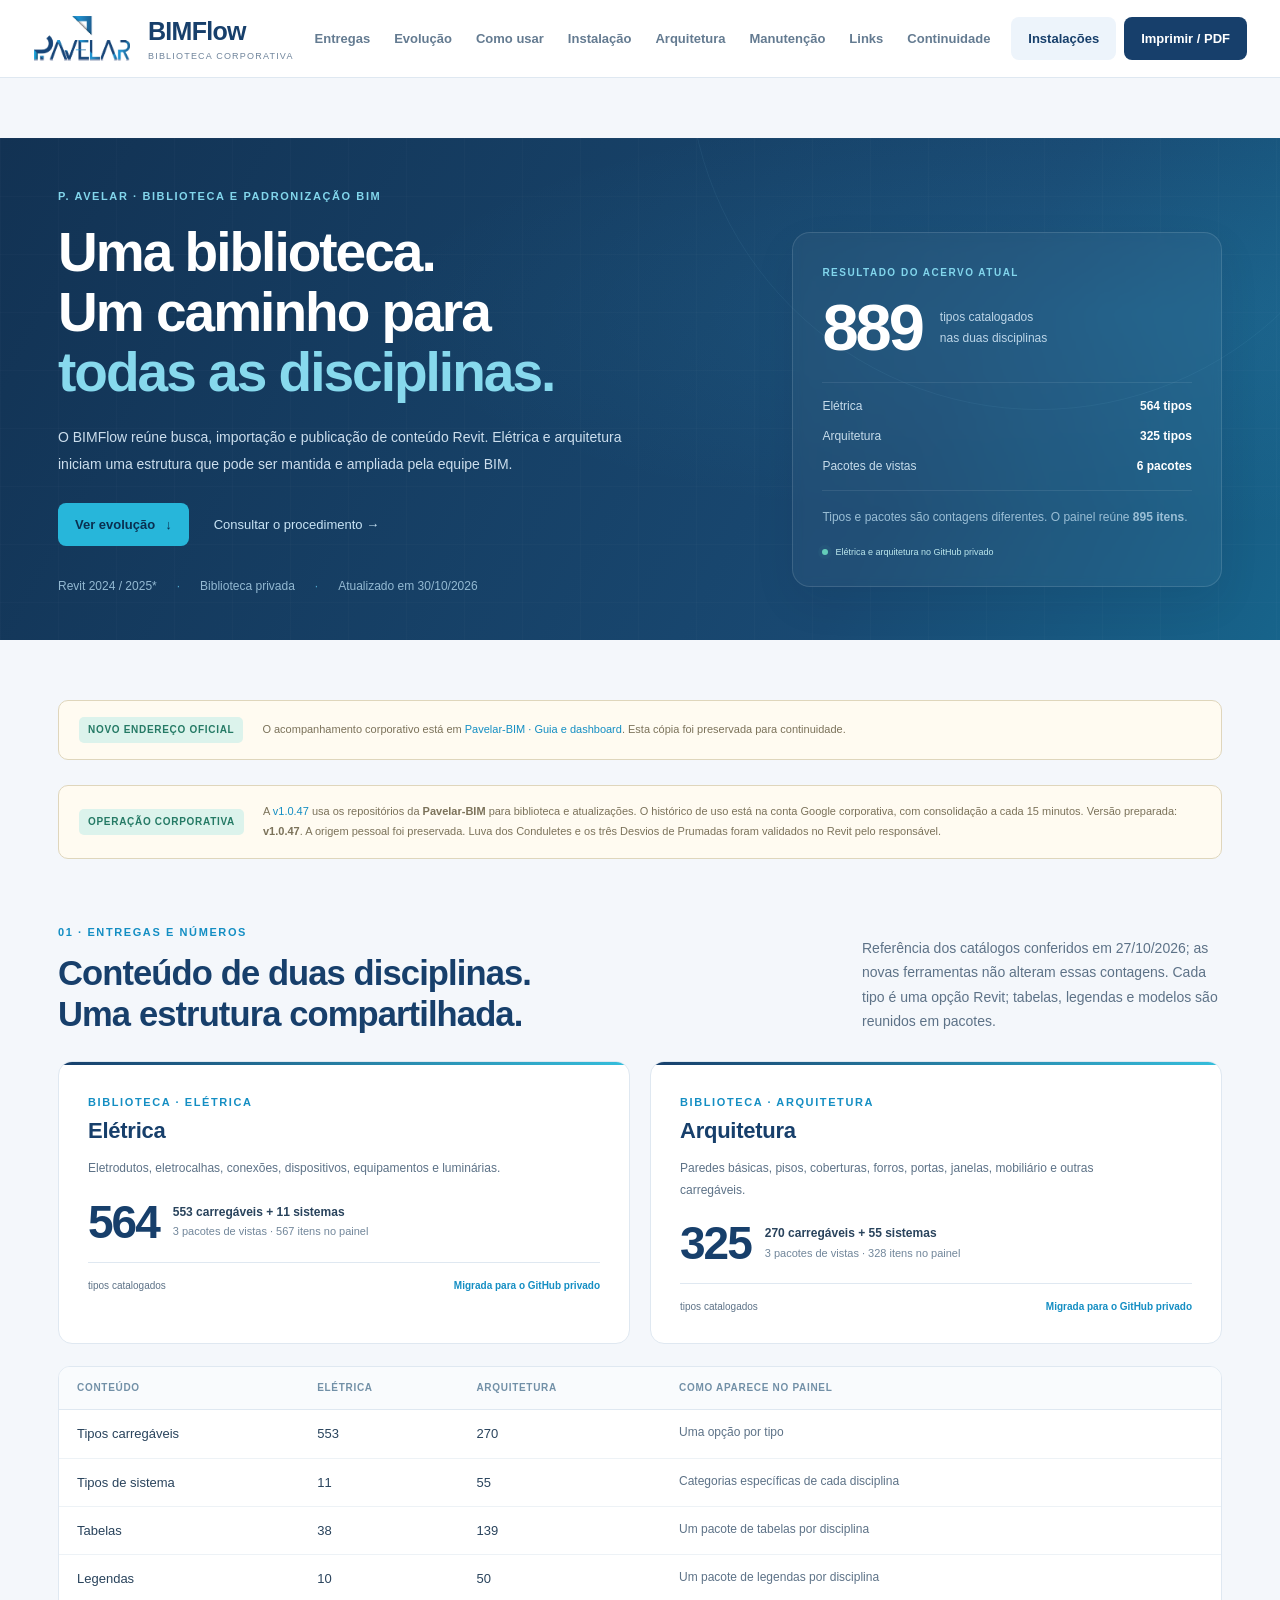
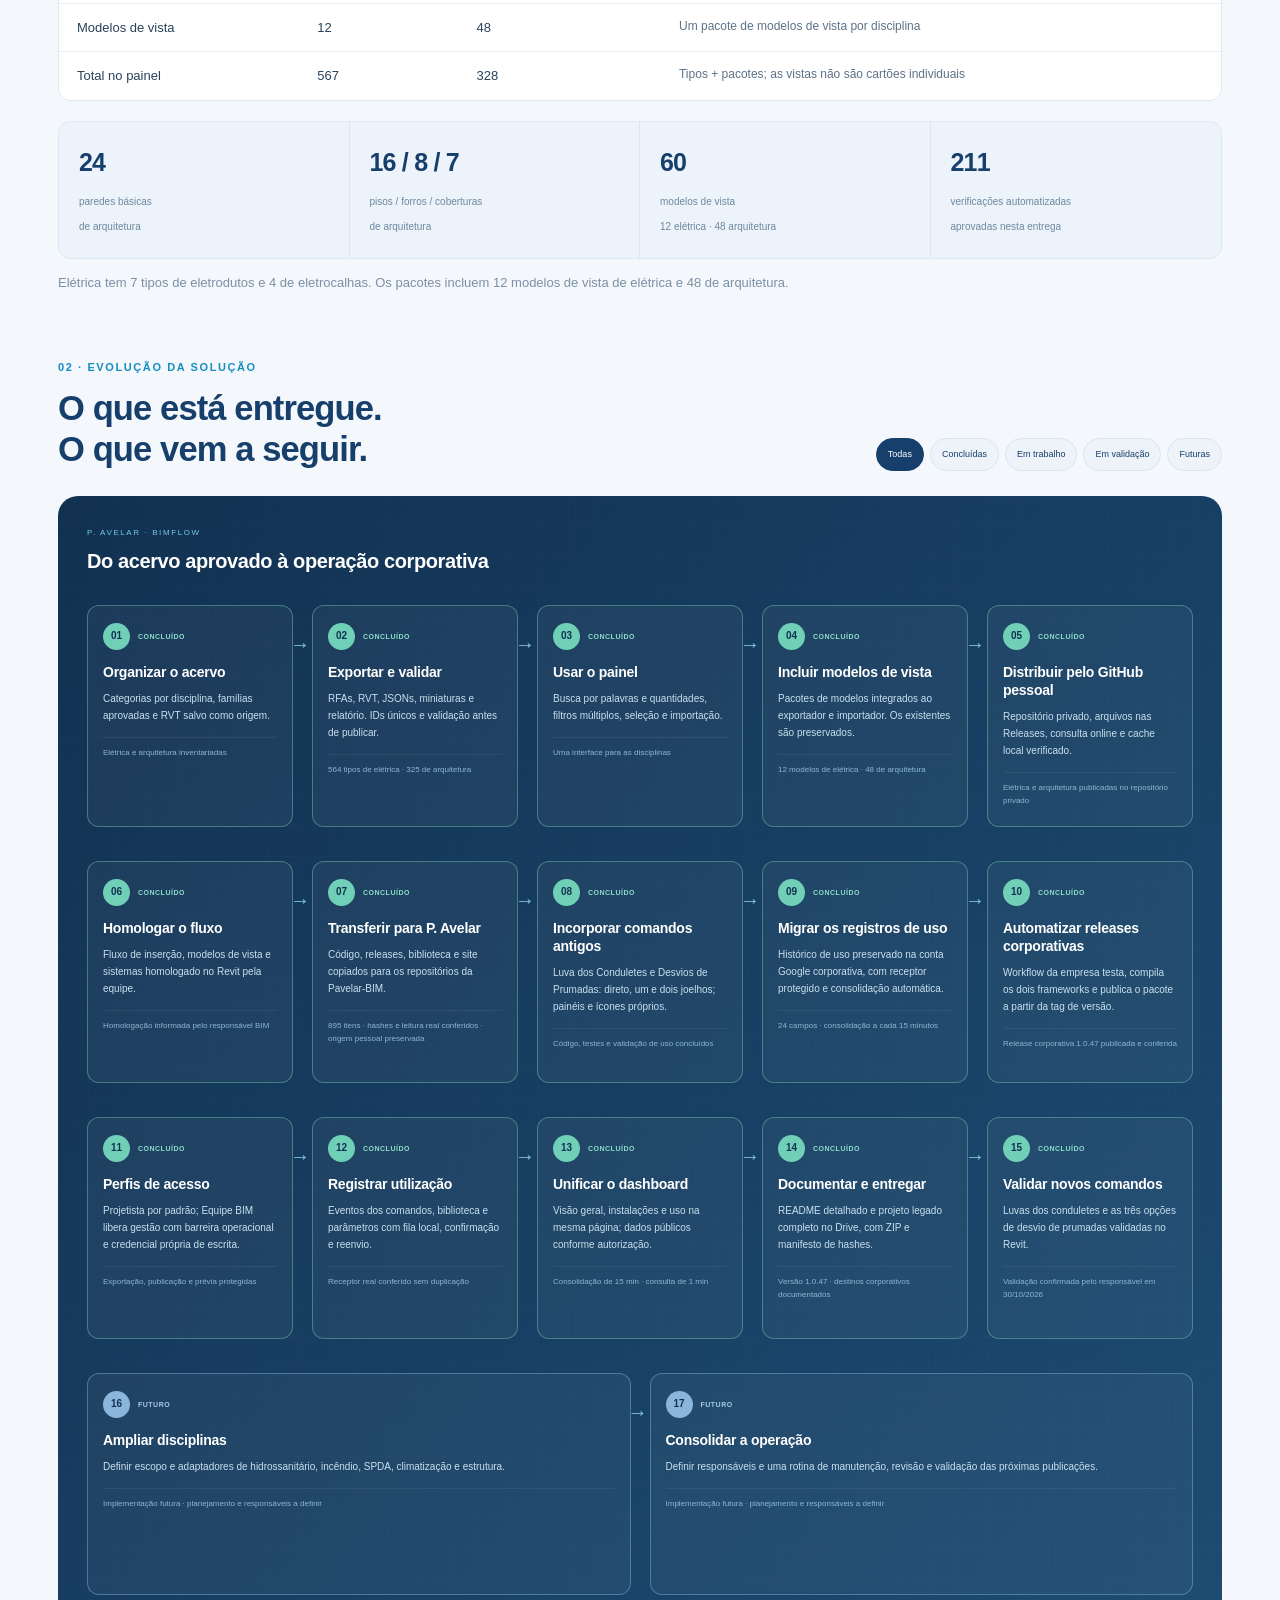
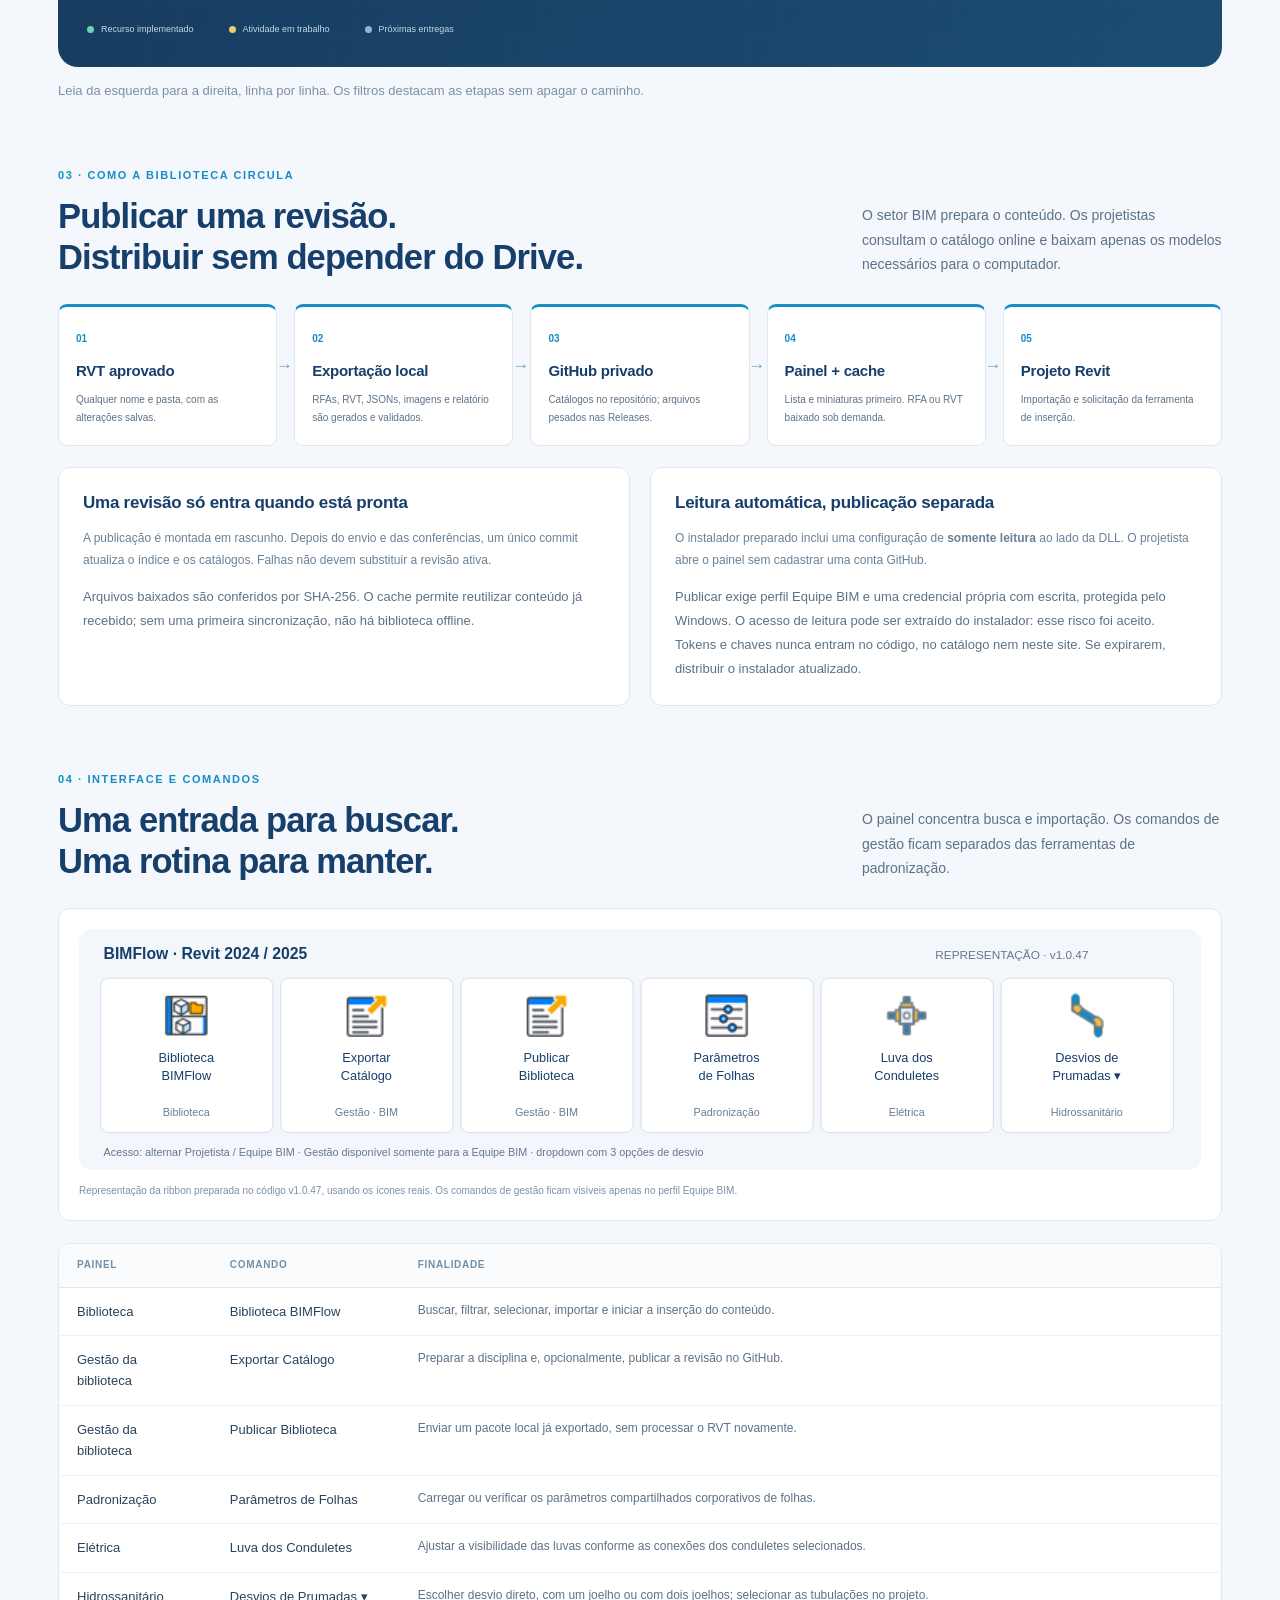
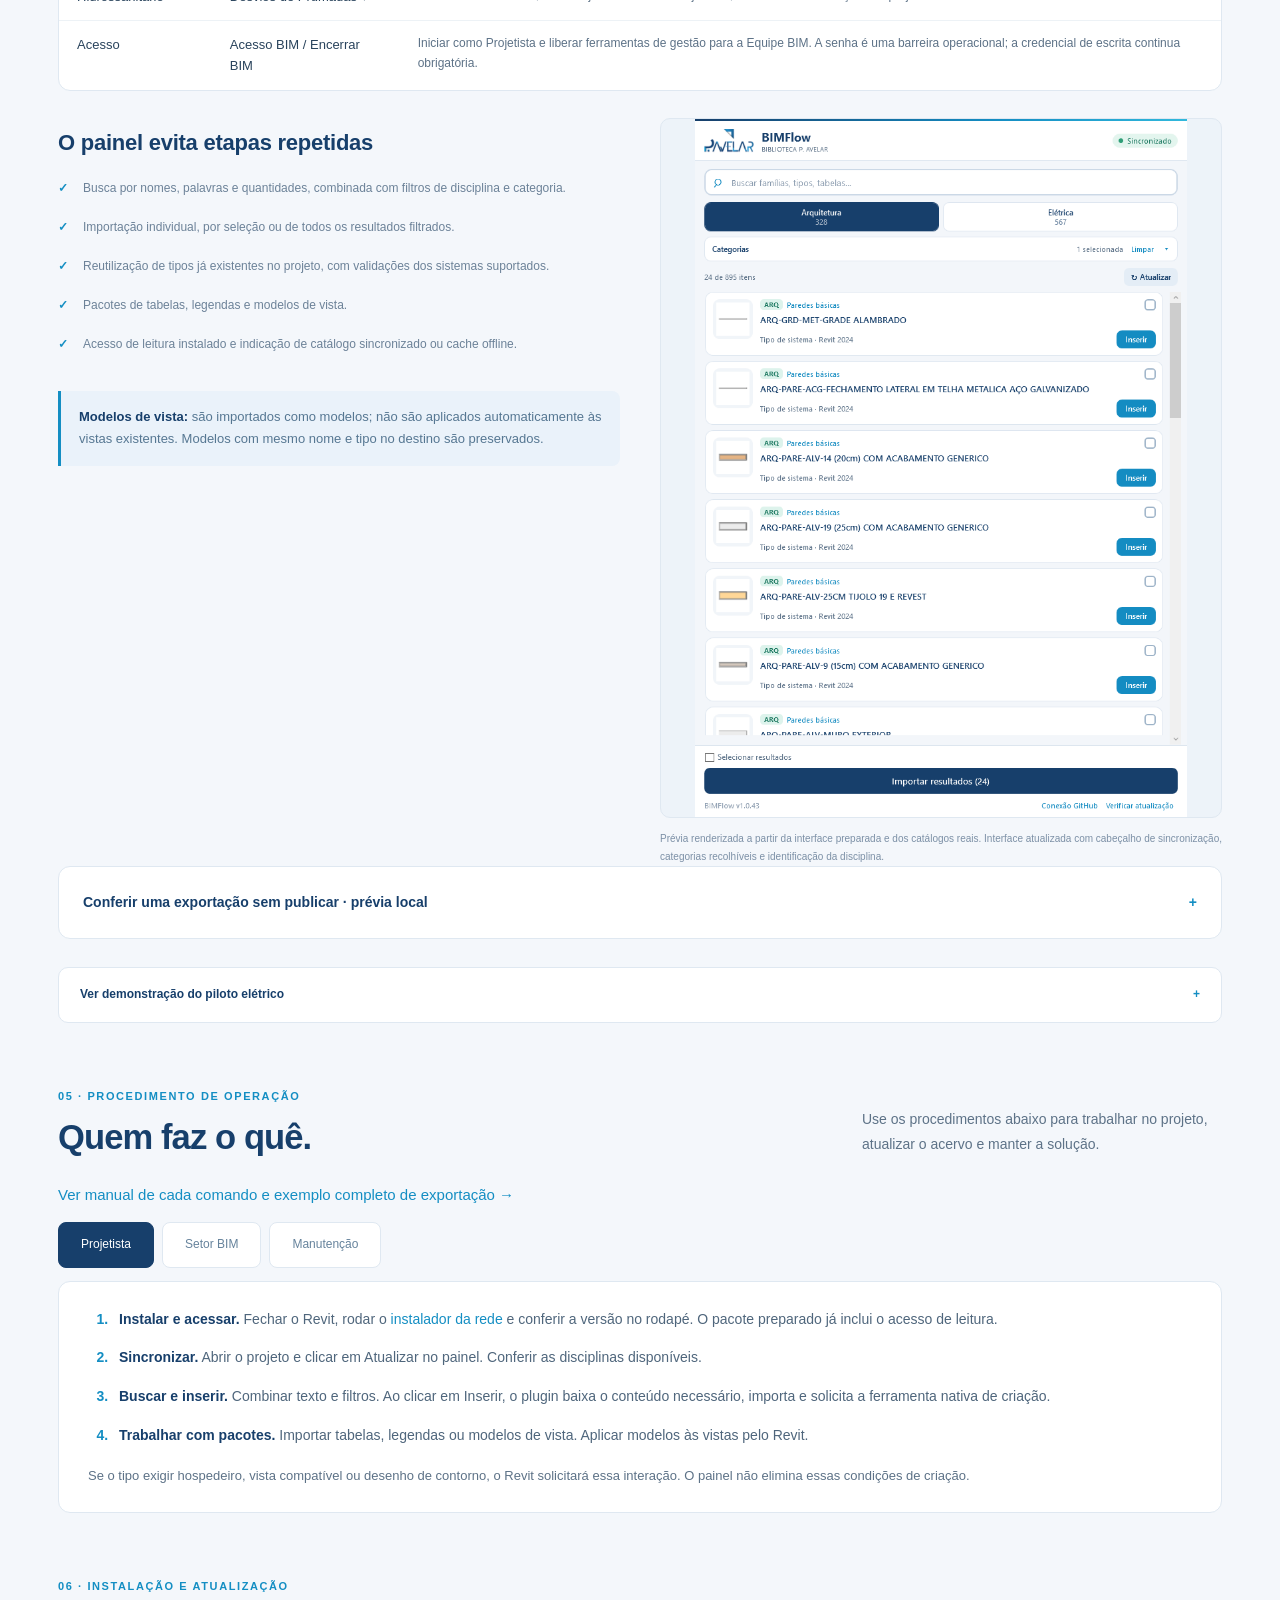
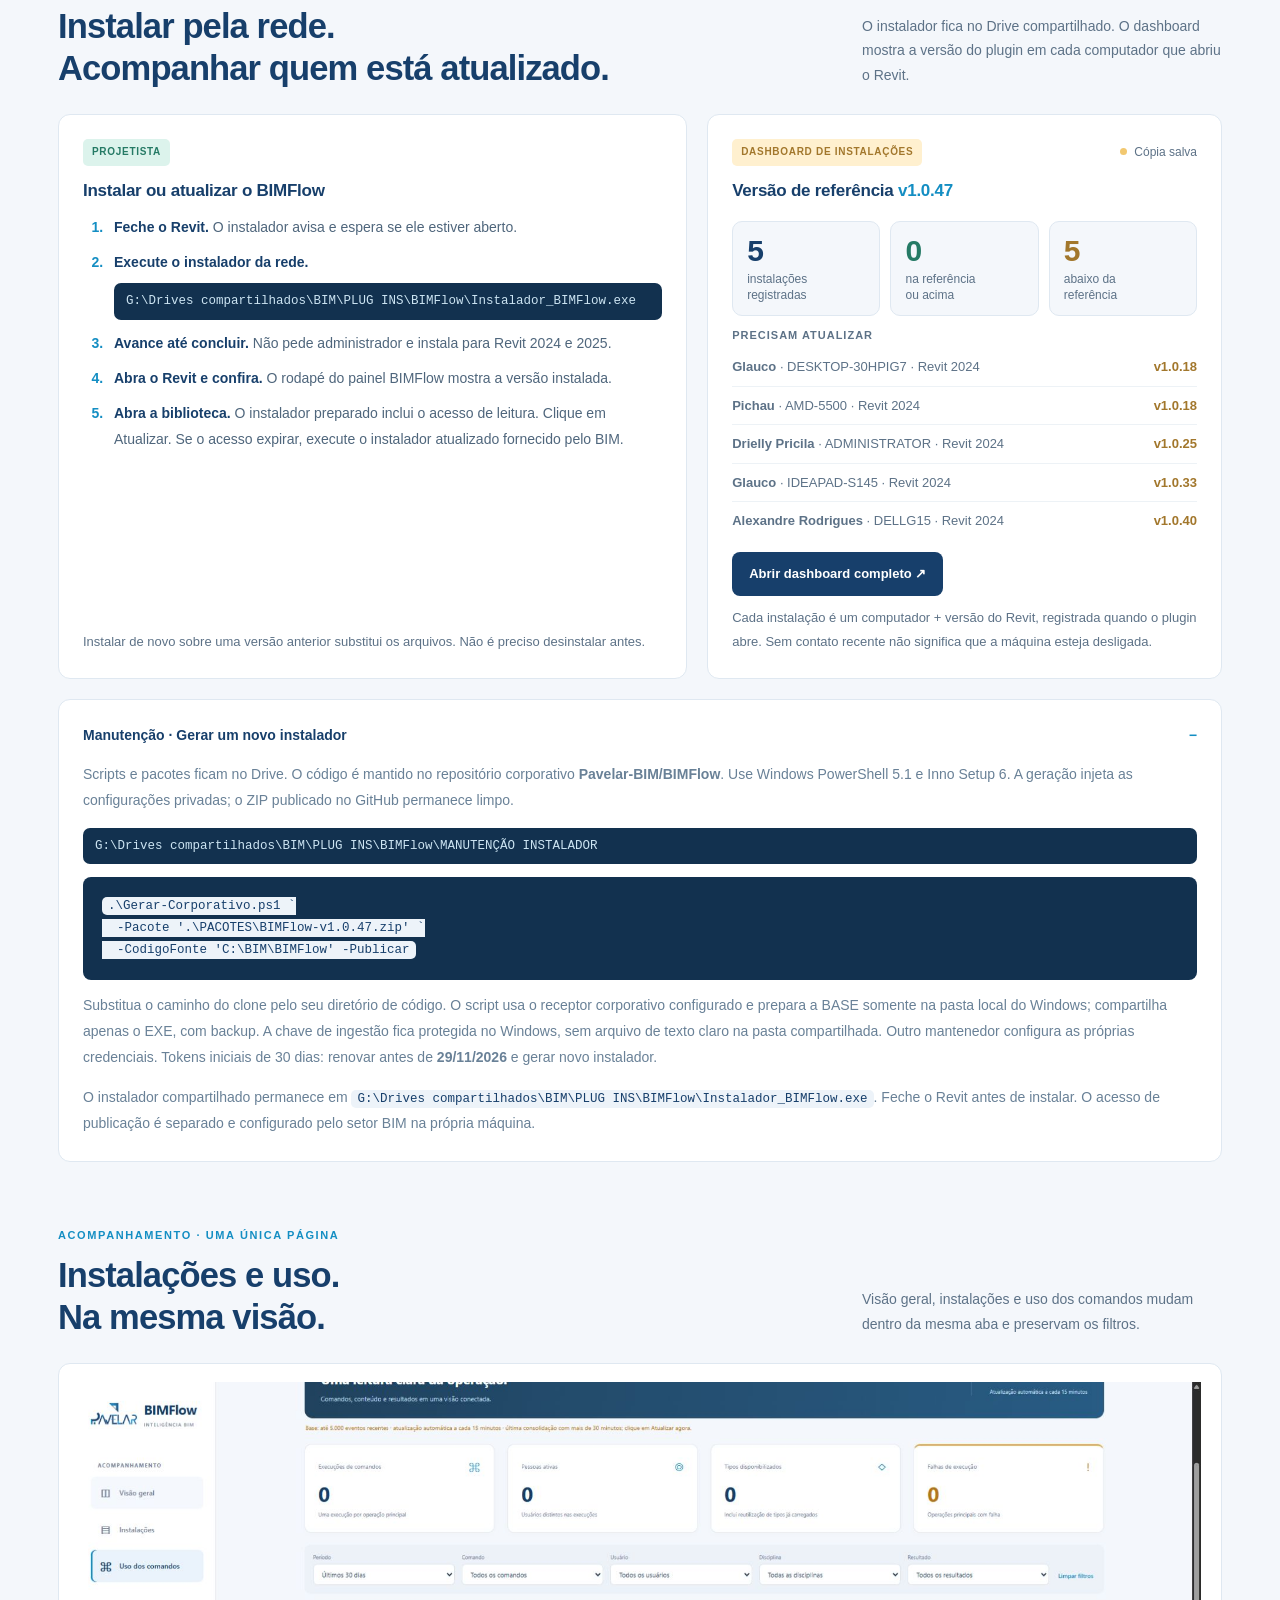
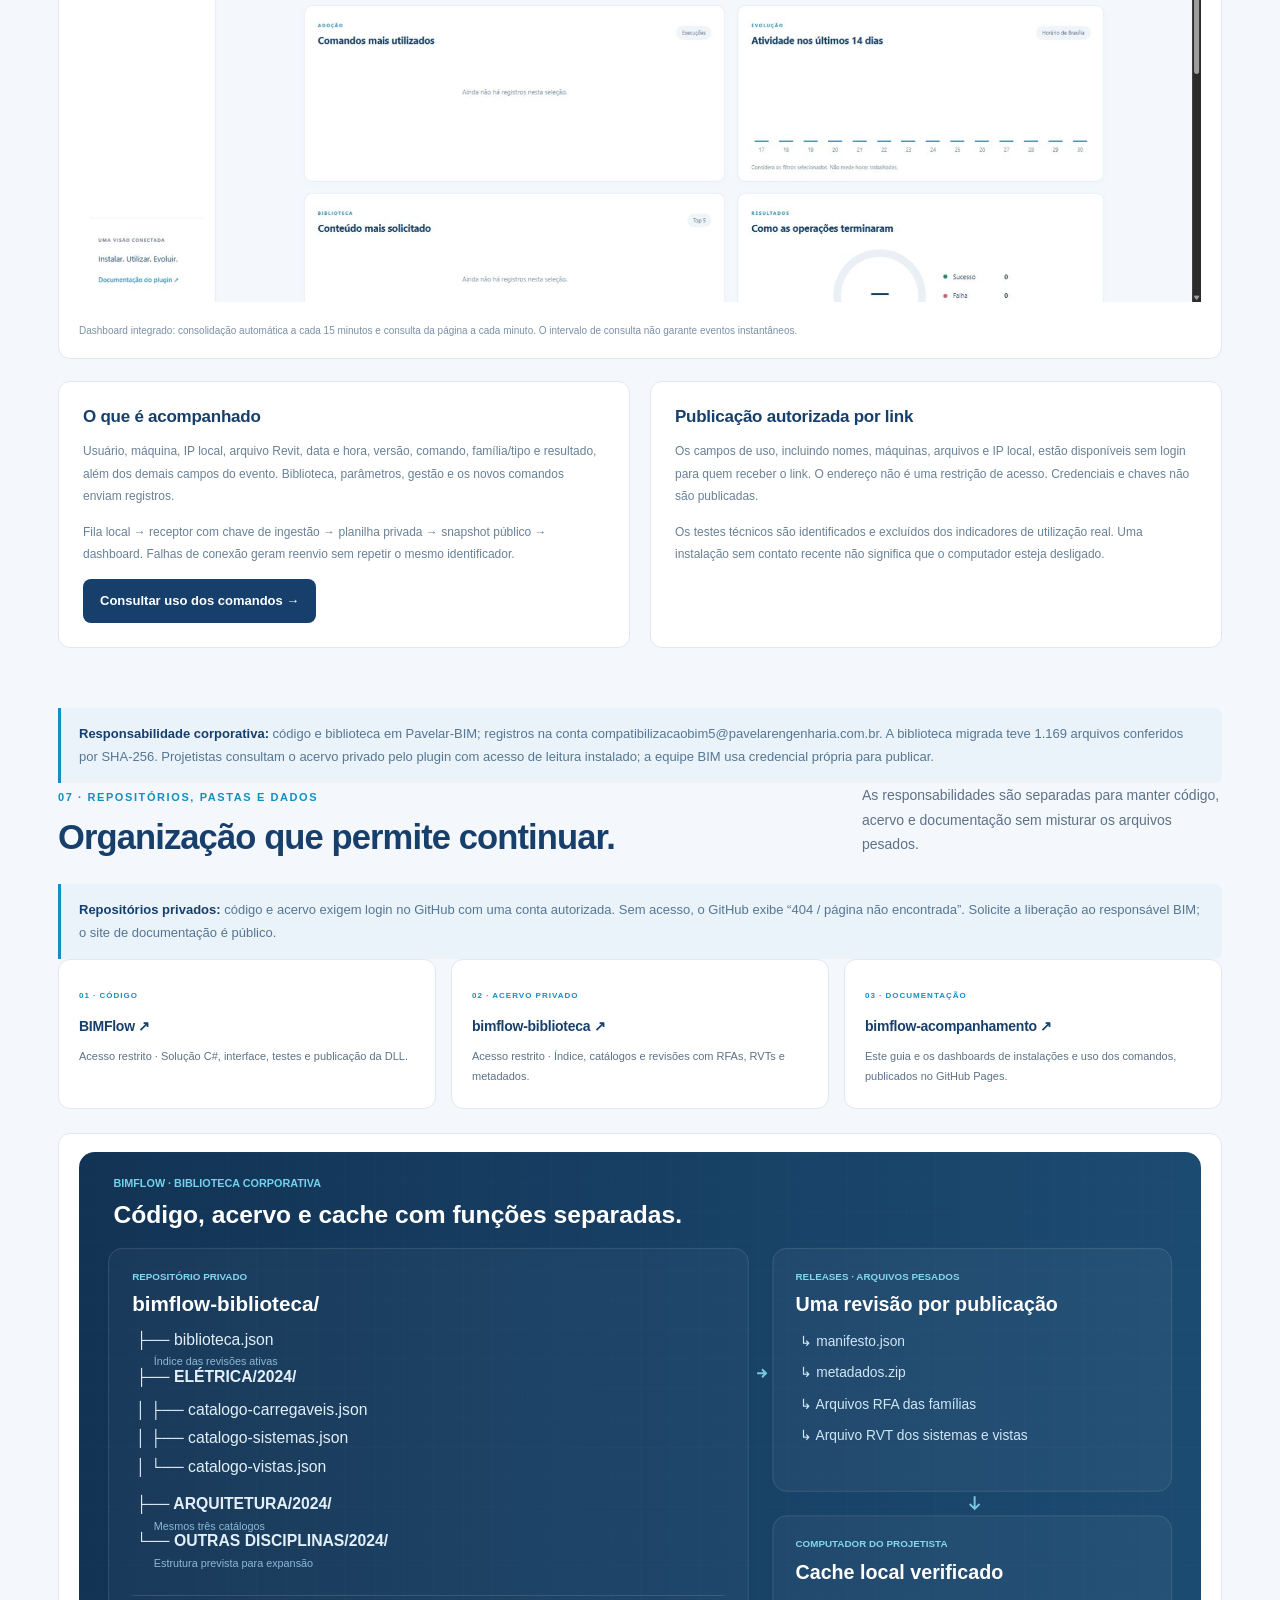
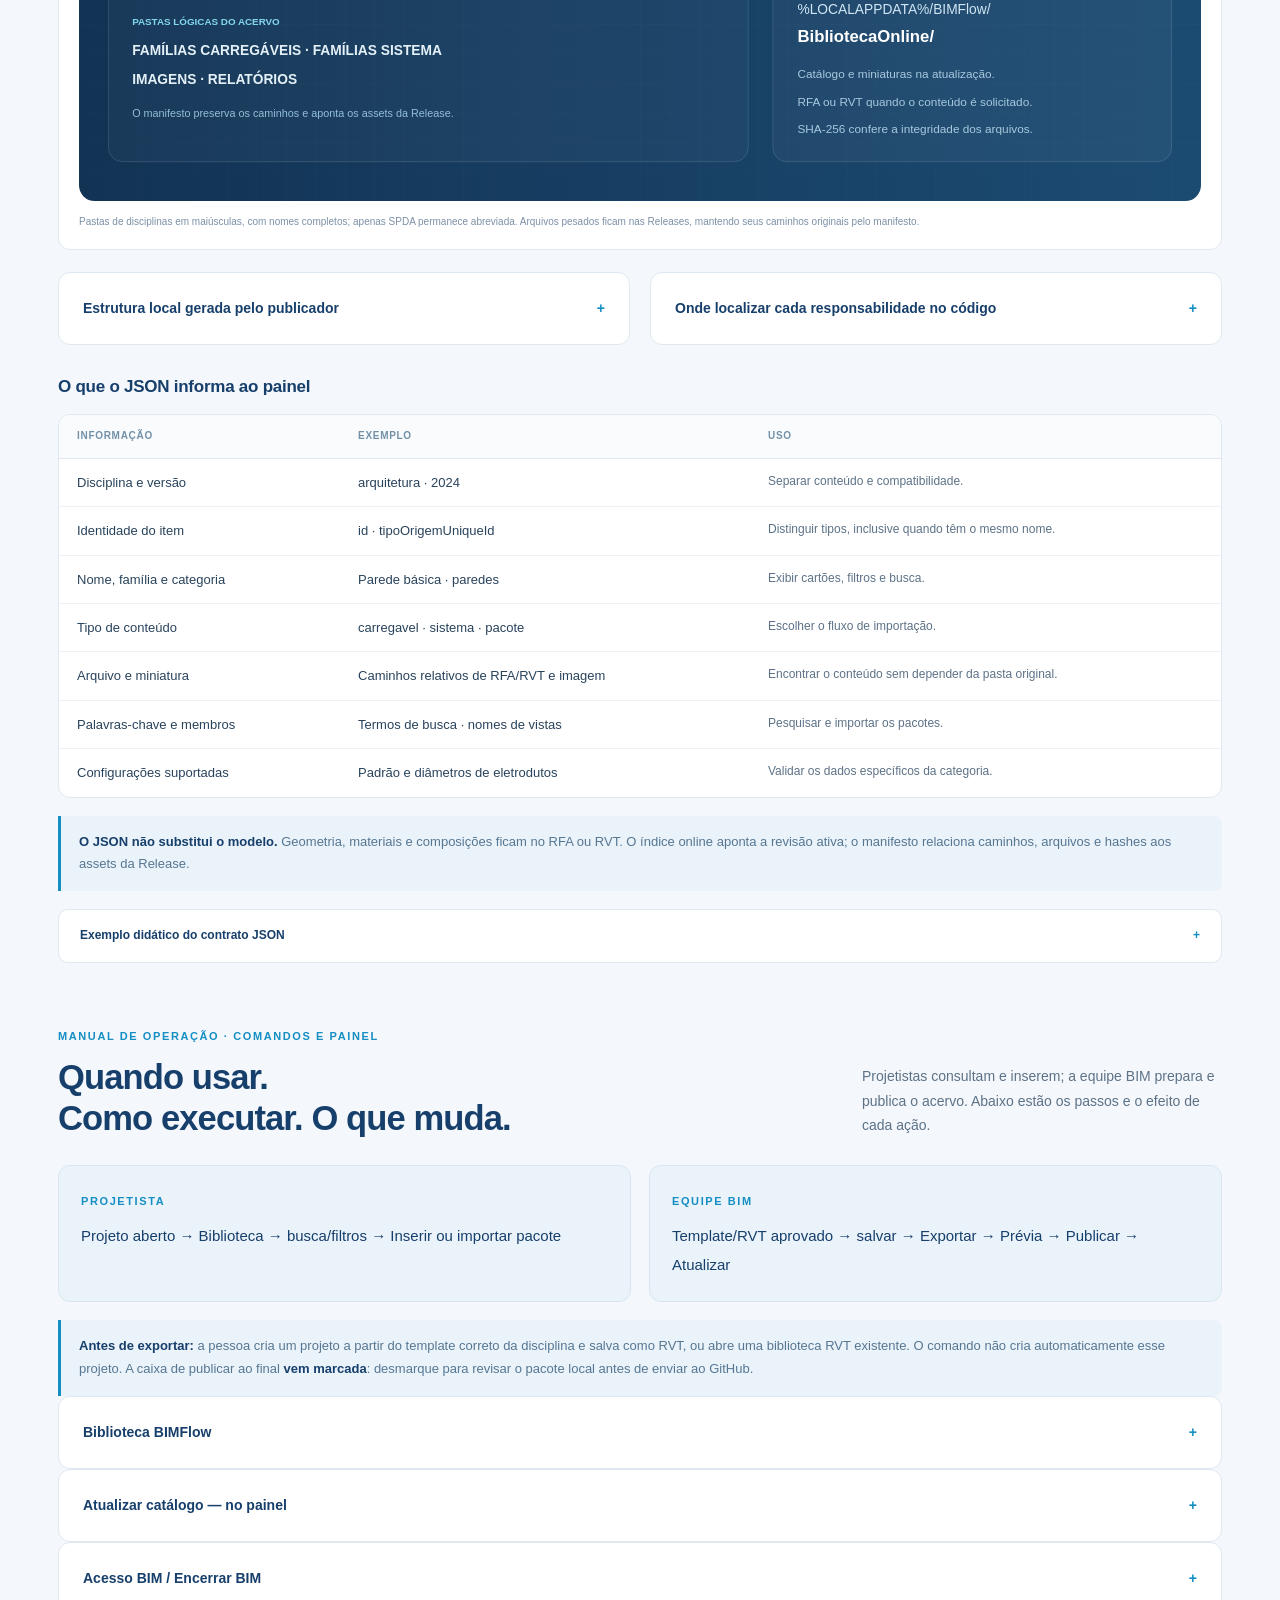
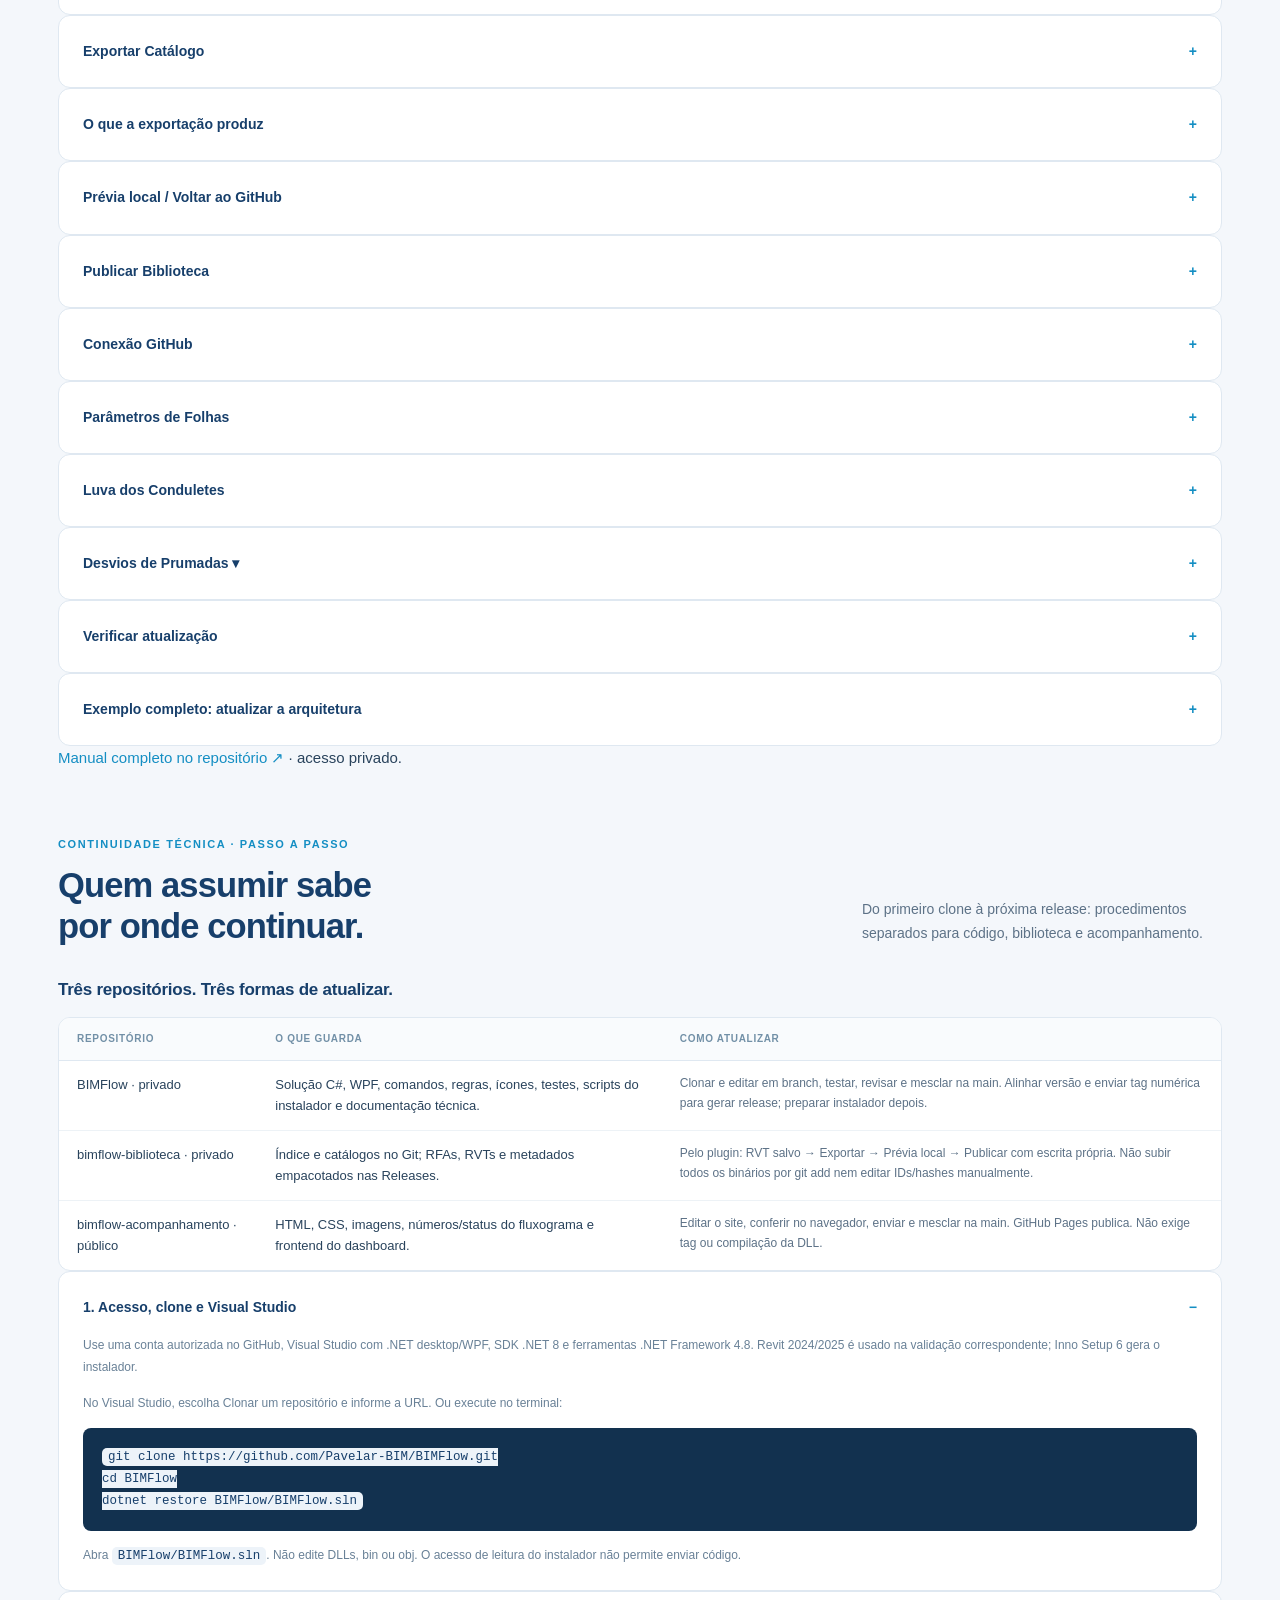
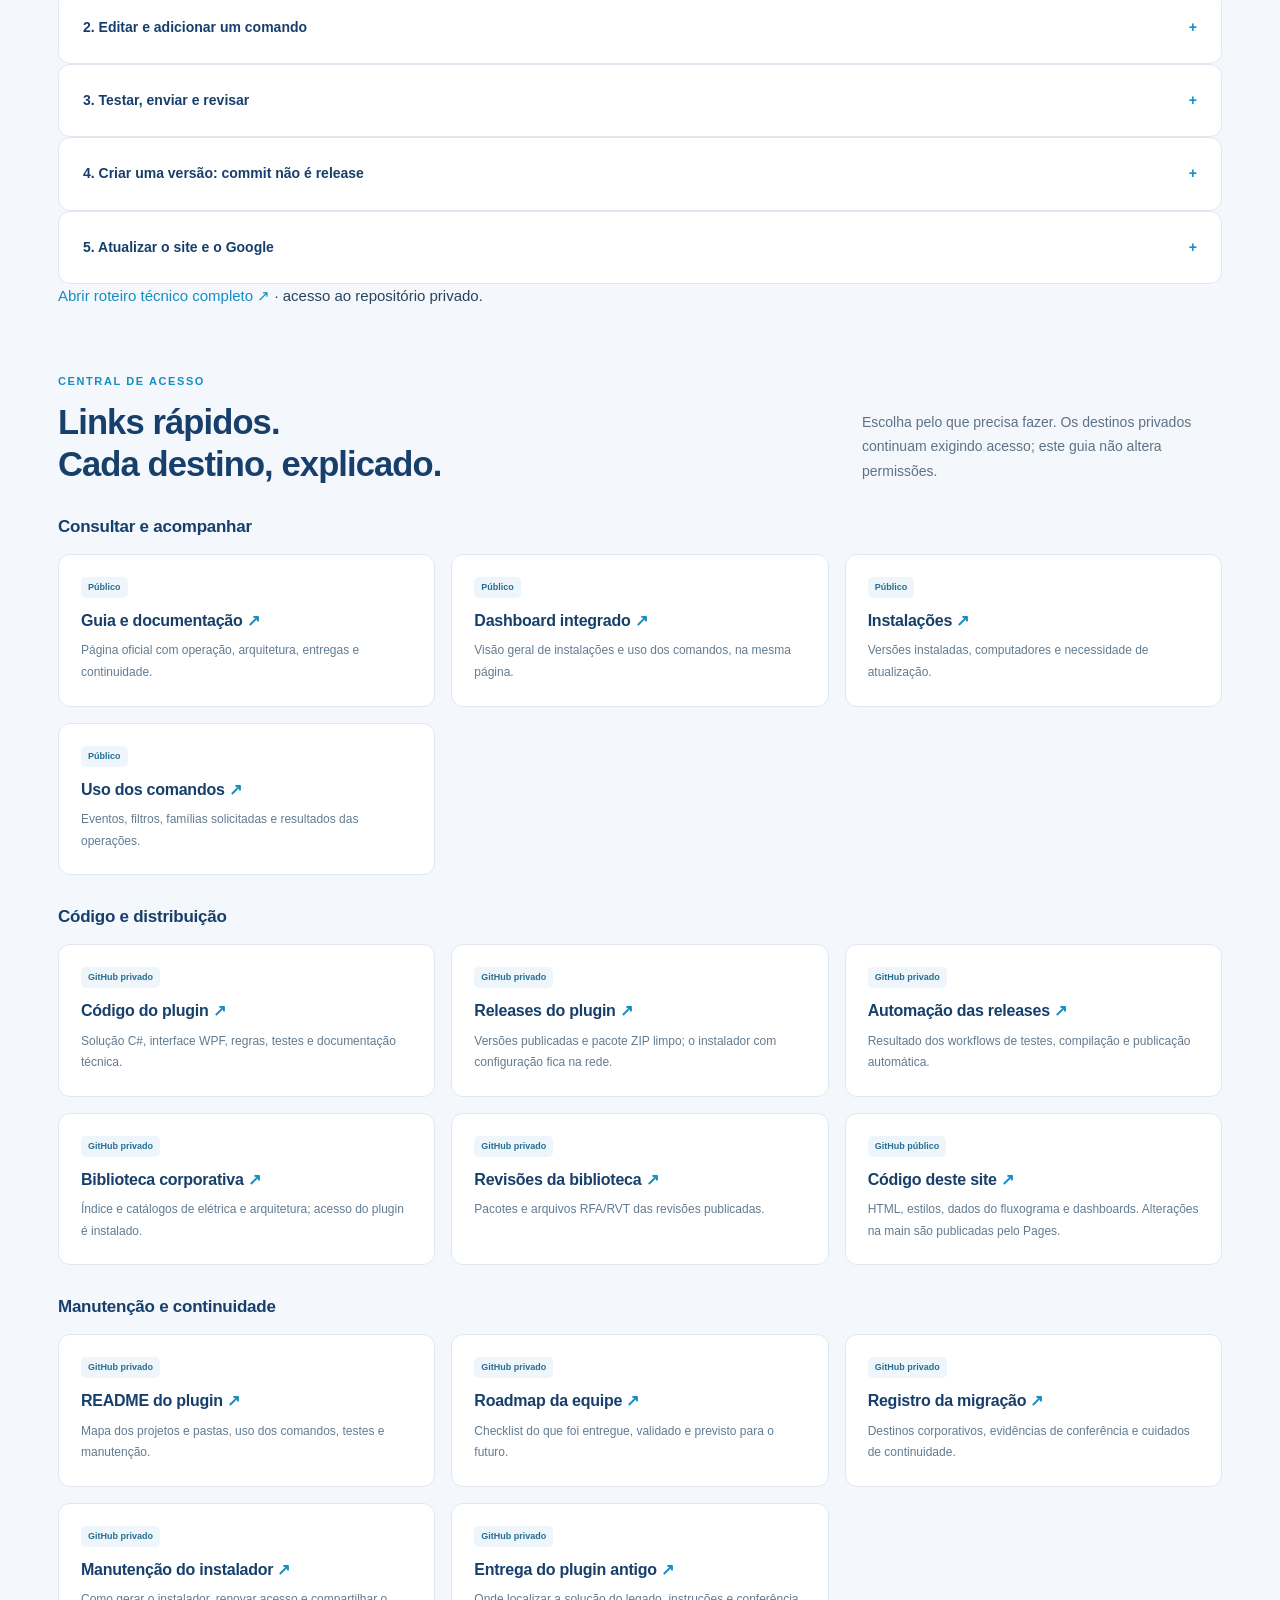
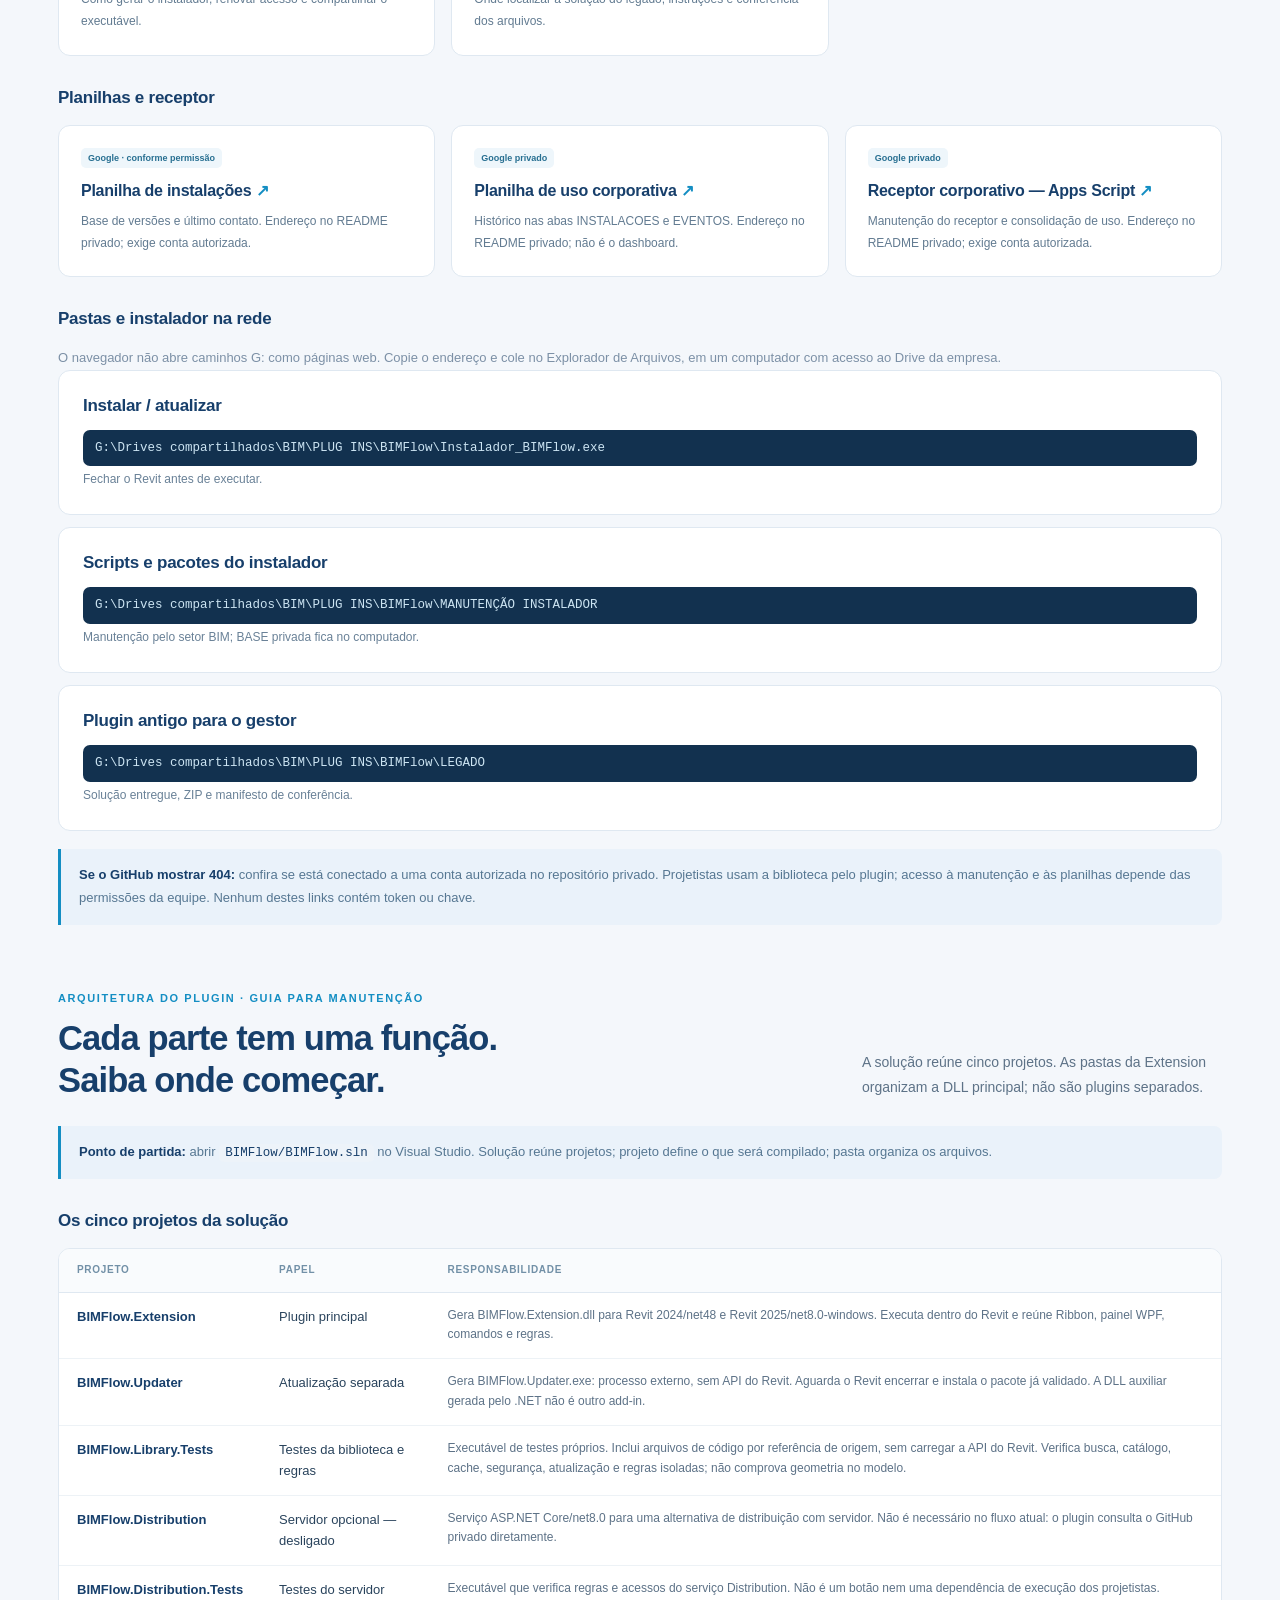
==== commit 37cf3454: "Atualizar procedimentos de uso, desenvolvimento e publicacao" ====
--- a/index.html
+++ b/index.html
@@ -1,13 +1,13 @@
 <!doctype html>
-<html lang="pt-BR"><head><meta charset="utf-8"><meta name="viewport" content="width=device-width,initial-scale=1"><meta name="description" content="Guia de operação e continuidade do BIMFlow: biblioteca P. Avelar, arquitetura, elétrica, publicação no GitHub e próximos passos."><meta name="theme-color" content="#173f6b"><title>BIMFlow · P. Avelar | Guia da biblioteca</title><link rel="stylesheet" href="guia/estilo.css?v=20261030-links1"></head><body>
-<header><div class="topbar"><a class="brand" href="#inicio"><img src="guia/pavelar-logo.png" alt="P. Avelar"><span>BIMFlow<small>BIBLIOTECA CORPORATIVA</small></span></a><nav aria-label="Navegação principal"><a href="#entregas">Entregas</a><a href="#roadmap">Evolução</a><a href="#operacao">Como usar</a><a href="#instalacao">Instalação</a><a href="#arquitetura-plugin">Arquitetura</a><a href="#links-rapidos">Links</a><a href="#continuidade">Continuidade</a></nav><div class="top-actions"><a class="button light" href="#instalacao">Instalações</a><button class="button" id="imprimir">Imprimir / PDF</button></div></div></header>
+<html lang="pt-BR"><head><meta charset="utf-8"><meta name="viewport" content="width=device-width,initial-scale=1"><meta name="description" content="Guia de operação e continuidade do BIMFlow: biblioteca P. Avelar, arquitetura, elétrica, publicação no GitHub e próximos passos."><meta name="theme-color" content="#173f6b"><title>BIMFlow · P. Avelar | Guia da biblioteca</title><link rel="stylesheet" href="guia/estilo.css?v=20261030-manutencao1"></head><body>
+<header><div class="topbar"><a class="brand" href="#inicio"><img src="guia/pavelar-logo.png" alt="P. Avelar"><span>BIMFlow<small>BIBLIOTECA CORPORATIVA</small></span></a><nav aria-label="Navegação principal"><a href="#entregas">Entregas</a><a href="#roadmap">Evolução</a><a href="#operacao">Como usar</a><a href="#instalacao">Instalação</a><a href="#arquitetura-plugin">Arquitetura</a><a href="#assumir-manutencao">Manutenção</a><a href="#links-rapidos">Links</a><a href="#continuidade">Continuidade</a></nav><div class="top-actions"><a class="button light" href="#instalacao">Instalações</a><button class="button" id="imprimir">Imprimir / PDF</button></div></div></header>
 <section class="hero" id="inicio"><div class="hero-grid" aria-hidden="true"></div><div class="hero-inner"><div class="eyebrow">P. AVELAR · BIBLIOTECA E PADRONIZAÇÃO BIM</div><div class="hero-columns"><div><h1>Uma biblioteca.<br>Um caminho para<br><em>todas as disciplinas.</em></h1><p>O BIMFlow reúne busca, importação e publicação de conteúdo Revit. Elétrica e arquitetura iniciam uma estrutura que pode ser mantida e ampliada pela equipe BIM.</p><div class="hero-actions"><a class="button cyan" href="#roadmap">Ver evolução <span>↓</span></a><a class="hero-link" href="#operacao">Consultar o procedimento →</a></div><div class="hero-meta"><span>Revit 2024 / 2025*</span><span>Biblioteca privada</span><span id="data-atualizacao">Atualizado em 30/10/2026</span></div></div><aside class="hero-summary"><span class="eyebrow">RESULTADO DO ACERVO ATUAL</span><div class="hero-total"><strong id="total-tipos">889</strong><span>tipos catalogados<br>nas duas disciplinas</span></div><div class="hero-breakdown"><div><span>Elétrica</span><b>564 tipos</b></div><div><span>Arquitetura</span><b>325 tipos</b></div><div><span>Pacotes de vistas</span><b>6 pacotes</b></div></div><p>Tipos e pacotes são contagens diferentes. O painel reúne <b id="total-itens">895 itens</b>.</p><div class="hero-state"><i></i><span>Elétrica e arquitetura no GitHub privado</span></div></aside></div></div></section>
 <main><div class="release-note"><span class="pill done">NOVO ENDEREÇO OFICIAL</span><p>O acompanhamento corporativo está em <a href="https://pavelar-bim.github.io/bimflow-acompanhamento/">Pavelar-BIM · Guia e dashboard</a>. Esta cópia foi preservada para continuidade.</p></div><div class="release-note"><span class="pill done">OPERAÇÃO CORPORATIVA</span><p>A <a id="release-atual" href="https://github.com/Pavelar-BIM/BIMFlow/releases/tag/v1.0.47">v1.0.47</a> usa os repositórios da <b>Pavelar-BIM</b> para biblioteca e atualizações. O histórico de uso está na conta Google corporativa, com consolidação a cada 15 minutos. Versão preparada: <b id="versao-preparada">v1.0.47</b>. A origem pessoal foi preservada. Luva dos Conduletes e os três Desvios de Prumadas foram validados no Revit pelo responsável.</p></div>
 <section id="entregas"><div class="section-heading"><div><span class="eyebrow">01 · ENTREGAS E NÚMEROS</span><h2>Conteúdo de duas disciplinas.<br>Uma estrutura compartilhada.</h2></div><p>Referência dos catálogos conferidos em 27/10/2026; as novas ferramentas não alteram essas contagens. Cada tipo é uma opção Revit; tabelas, legendas e modelos são reunidos em pacotes.</p></div><div id="disciplinas-cards" class="discipline-grid"></div><div class="table-card"><table><thead><tr><th>Conteúdo</th><th>Elétrica</th><th>Arquitetura</th><th>Como aparece no painel</th></tr></thead><tbody id="numeros-corpo"></tbody></table></div><div class="delivery-strip"><div><b>24</b><span>paredes básicas<br>de arquitetura</span></div><div><b>16 / 8 / 7</b><span>pisos / forros / coberturas<br>de arquitetura</span></div><div><b>60</b><span>modelos de vista<br>12 elétrica · 48 arquitetura</span></div><div><b>211</b><span>verificações automatizadas<br>aprovadas nesta entrega</span></div></div><p class="caption">Elétrica tem 7 tipos de eletrodutos e 4 de eletrocalhas. Os pacotes incluem 12 modelos de vista de elétrica e 48 de arquitetura.</p></section>
 <section id="roadmap"><div class="section-heading"><div><span class="eyebrow">02 · EVOLUÇÃO DA SOLUÇÃO</span><h2>O que está entregue.<br>O que vem a seguir.</h2></div><div class="status-filters" aria-label="Destacar etapas por situação"><button data-filter="todos" aria-pressed="true">Todas</button><button data-filter="concluido" aria-pressed="false">Concluídas</button><button data-filter="andamento" aria-pressed="false">Em trabalho</button><button data-filter="validacao" aria-pressed="false">Em validação</button><button data-filter="futuro" aria-pressed="false">Futuras</button></div></div><div class="roadmap-surface"><div class="roadmap-caption"><span>P. AVELAR · BIMFLOW</span><b>Do acervo aprovado à operação corporativa</b></div><div id="roadmap-steps" class="roadmap-chain"></div><div class="flow-legend"><span><i class="green"></i> Recurso implementado</span><span><i class="amber"></i> Atividade em trabalho</span><span><i class="blue"></i> Próximas entregas</span></div></div><p id="filter-note" class="caption" aria-live="polite">Leia da esquerda para a direita, linha por linha. Os filtros destacam as etapas sem apagar o caminho.</p></section>
 <section id="fluxo"><div class="section-heading"><div><span class="eyebrow">03 · COMO A BIBLIOTECA CIRCULA</span><h2>Publicar uma revisão.<br>Distribuir sem depender do Drive.</h2></div><p>O setor BIM prepara o conteúdo. Os projetistas consultam o catálogo online e baixam apenas os modelos necessários para o computador.</p></div><div class="process-flow"><article><span>01</span><h3>RVT aprovado</h3><p>Qualquer nome e pasta, com as alterações salvas.</p></article><article><span>02</span><h3>Exportação local</h3><p>RFAs, RVT, JSONs, imagens e relatório são gerados e validados.</p></article><article><span>03</span><h3>GitHub privado</h3><p>Catálogos no repositório; arquivos pesados nas Releases.</p></article><article><span>04</span><h3>Painel + cache</h3><p>Lista e miniaturas primeiro. RFA ou RVT baixado sob demanda.</p></article><article><span>05</span><h3>Projeto Revit</h3><p>Importação e solicitação da ferramenta de inserção.</p></article></div><div class="two-col"><div class="card"><h3>Uma revisão só entra quando está pronta</h3><p>A publicação é montada em rascunho. Depois do envio e das conferências, um único commit atualiza o índice e os catálogos. Falhas não devem substituir a revisão ativa.</p><p class="muted">Arquivos baixados são conferidos por SHA-256. O cache permite reutilizar conteúdo já recebido; sem uma primeira sincronização, não há biblioteca offline.</p></div><div class="card"><h3>Leitura automática, publicação separada</h3><p>O instalador preparado inclui uma configuração de <b>somente leitura</b> ao lado da DLL. O projetista abre o painel sem cadastrar uma conta GitHub.</p><p class="muted">Publicar exige perfil Equipe BIM e uma credencial própria com escrita, protegida pelo Windows. O acesso de leitura pode ser extraído do instalador: esse risco foi aceito. Tokens e chaves nunca entram no código, no catálogo nem neste site. Se expirarem, distribuir o instalador atualizado.</p></div></div></section>
 <section id="interface"><div class="section-heading"><div><span class="eyebrow">04 · INTERFACE E COMANDOS</span><h2>Uma entrada para buscar.<br>Uma rotina para manter.</h2></div><p>O painel concentra busca e importação. Os comandos de gestão ficam separados das ferramentas de padronização.</p></div><figure class="ribbon-figure"><img src="guia/ribbon-atual.svg" alt="Ribbon BIMFlow v1.0.47 com Biblioteca, Gestão, Padronização, Elétrica, Hidrossanitário e Acesso"><figcaption>Representação da ribbon preparada no código v1.0.47, usando os ícones reais. Os comandos de gestão ficam visíveis apenas no perfil Equipe BIM.</figcaption></figure><div class="table-card"><table><thead><tr><th>Painel</th><th>Comando</th><th>Finalidade</th></tr></thead><tbody><tr><td>Biblioteca</td><td>Biblioteca BIMFlow</td><td>Buscar, filtrar, selecionar, importar e iniciar a inserção do conteúdo.</td></tr><tr><td>Gestão da biblioteca</td><td>Exportar Catálogo</td><td>Preparar a disciplina e, opcionalmente, publicar a revisão no GitHub.</td></tr><tr><td>Gestão da biblioteca</td><td>Publicar Biblioteca</td><td>Enviar um pacote local já exportado, sem processar o RVT novamente.</td></tr><tr><td>Padronização</td><td>Parâmetros de Folhas</td><td>Carregar ou verificar os parâmetros compartilhados corporativos de folhas.</td></tr><tr><td>Elétrica</td><td>Luva dos Conduletes</td><td>Ajustar a visibilidade das luvas conforme as conexões dos conduletes selecionados.</td></tr><tr><td>Hidrossanitário</td><td>Desvios de Prumadas ▾</td><td>Escolher desvio direto, com um joelho ou com dois joelhos; selecionar as tubulações no projeto.</td></tr><tr><td>Acesso</td><td>Acesso BIM / Encerrar BIM</td><td>Iniciar como Projetista e liberar ferramentas de gestão para a Equipe BIM. A senha é uma barreira operacional; a credencial de escrita continua obrigatória.</td></tr></tbody></table></div><div class="two-col interface-block"><div><h3>O painel evita etapas repetidas</h3><ul class="check-list"><li>Busca por nomes, palavras e quantidades, combinada com filtros de disciplina e categoria.</li><li>Importação individual, por seleção ou de todos os resultados filtrados.</li><li>Reutilização de tipos já existentes no projeto, com validações dos sistemas suportados.</li><li>Pacotes de tabelas, legendas e modelos de vista.</li><li>Acesso de leitura instalado e indicação de catálogo sincronizado ou cache offline.</li></ul><div class="note"><b>Modelos de vista:</b> são importados como modelos; não são aplicados automaticamente às vistas existentes. Modelos com mesmo nome e tipo no destino são preservados.</div></div><figure><img id="painel-imagem" class="panel-image" src="guia/painel-online.png" alt="Prévia da interface BIMFlow com disciplinas e categorias da biblioteca"><figcaption>Prévia renderizada a partir da interface preparada e dos catálogos reais. Interface atualizada com cabeçalho de sincronização, categorias recolhíveis e identificação da disciplina.</figcaption></figure></div><details class="card"><summary>Conferir uma exportação sem publicar · prévia local</summary><p>Exportar Catálogo com a publicação desmarcada → Prévia local → conferir e testar → Publicar Biblioteca → Voltar ao GitHub → Atualizar.</p><p>A prévia lê <code>%LOCALAPPDATA%\BIMFlow\Exportacoes\DISCIPLINA\VERSAO</code> deste computador. Não faz upload, não exige credencial e não altera a biblioteca publicada. O painel volta a iniciar no GitHub ao reabrir o Revit.</p><figure><img class="panel-image" src="guia/previa-local-144.png" alt="Prévia local BIMFlow com aviso de conteúdo de trabalho e botão Voltar ao GitHub"><figcaption>Painel 1.0.46: origem local identificada, exportação elétrica com 567 itens. Para conferir mudanças de tipos, usar projeto de teste vazio.</figcaption></figure></details><details class="video-details"><summary>Ver demonstração do piloto elétrico</summary><video controls autoplay muted loop playsinline preload="metadata"><source data-src="demonstracao-bimflow.mp4" type="video/mp4"></video><p class="caption">Gravação do piloto anterior à integração GitHub. Serve como referência do fluxo de busca e inserção; os rótulos e comandos atuais estão descritos acima.</p></details></section>
-<section id="operacao"><div class="section-heading"><div><span class="eyebrow">05 · PROCEDIMENTO DE OPERAÇÃO</span><h2>Quem faz o quê.</h2></div><p>Use os procedimentos abaixo para trabalhar no projeto, atualizar o acervo e manter a solução.</p></div><div class="role-tabs" role="tablist" aria-label="Procedimentos por perfil"><button id="tab-projetista" role="tab" data-role="projetista" aria-selected="true" aria-controls="role-projetista">Projetista</button><button id="tab-bim" role="tab" data-role="bim" aria-selected="false" aria-controls="role-bim">Setor BIM</button><button id="tab-manutencao" role="tab" data-role="manutencao" aria-selected="false" aria-controls="role-manutencao">Manutenção</button></div><div id="role-projetista" class="role-panel" role="tabpanel" aria-labelledby="tab-projetista"><ol class="numbered"><li><b>Instalar e acessar.</b> Fechar o Revit, rodar o <a href="#instalacao">instalador da rede</a> e conferir a versão no rodapé. O pacote preparado já inclui o acesso de leitura.</li><li><b>Sincronizar.</b> Abrir o projeto e clicar em Atualizar no painel. Conferir as disciplinas disponíveis.</li><li><b>Buscar e inserir.</b> Combinar texto e filtros. Ao clicar em Inserir, o plugin baixa o conteúdo necessário, importa e solicita a ferramenta nativa de criação.</li><li><b>Trabalhar com pacotes.</b> Importar tabelas, legendas ou modelos de vista. Aplicar modelos às vistas pelo Revit.</li></ol><p class="muted">Se o tipo exigir hospedeiro, vista compatível ou desenho de contorno, o Revit solicitará essa interação. O painel não elimina essas condições de criação.</p></div><div id="role-bim" class="role-panel" role="tabpanel" aria-labelledby="tab-bim" hidden><ol class="numbered"><li><b>Liberar a gestão.</b> Usar o painel Acesso para ativar Equipe BIM. A senha operacional é informada pelo responsável; ela não substitui a permissão de escrita do GitHub.</li><li><b>Curar o RVT.</b> Carregar as famílias aprovadas, revisar nomes e tipos, tabelas, legendas e modelos. Salvar as alterações.</li><li><b>Escolher a disciplina.</b> Executar Exportar Catálogo. O RVT pode ter qualquer nome e estar em qualquer pasta acessível.</li><li><b>Preparar e conferir.</b> Aguardar a coleta e validar o relatório. Tipos sem instâncias também são inventariados. Genéricos exigem prefixo ELD- ou ARQ- conforme a disciplina.</li><li><b>Conferir antes de publicar.</b> Com a publicação desmarcada na exportação, clicar em Prévia local no painel. Atualizar relê os arquivos deste computador. Testar em projeto vazio: tipos já existentes são preservados.</li><li><b>Publicar.</b> Manter a opção de publicação no GitHub marcada ou usar Publicar Biblioteca sobre um pacote local pronto.</li><li><b>Homologar e comunicar.</b> Depois de publicar, clicar em Voltar ao GitHub e Atualizar. Testar em um projeto de destino e informar a revisão liberada à equipe.</li></ol><p class="muted">A publicação exige credencial com permissão de escrita. Se o envio falhar, o pacote local pode ser reenviado; não é necessário repetir toda a exportação.</p></div><div id="role-manutencao" class="role-panel" role="tabpanel" aria-labelledby="tab-manutencao" hidden><ol class="numbered"><li><b>Obter o código.</b> Clonar o repositório do plugin e abrir BIMFlow/BIMFlow.sln. As classes estão separadas em Commands, Models, Services e UI.</li><li><b>Executar as verificações.</b> Compilar em Release para net48/Revit 2024 e net8.0-windows/Revit 2025. Executar o projeto BIMFlow.Library.Tests.</li><li><b>Homologar no Revit.</b> Testar exportação, publicação, leitura, importação e inserção. Não considerar a compilação como homologação funcional.</li><li><b>Versionar e publicar.</b> Atualizar a versão do projeto e as notas da release. O workflow de publicação do plugin é disparado por uma tag v*.</li><li><b>Distribuir.</b> Conferir o BIMFlow.zip da release. Fechar o Revit antes de substituir os arquivos instalados; manter backup da versão anterior.</li></ol><p class="muted">A release do plugin e as revisões da biblioteca são independentes. Publicar uma DLL não atualiza os catálogos e publicar famílias não troca a DLL dos usuários.</p></div></section>
+<section id="operacao"><div class="section-heading"><div><span class="eyebrow">05 · PROCEDIMENTO DE OPERAÇÃO</span><h2>Quem faz o quê.</h2></div><p>Use os procedimentos abaixo para trabalhar no projeto, atualizar o acervo e manter a solução.</p></div><p><a href="#manual-comandos">Ver manual de cada comando e exemplo completo de exportação →</a></p><div class="role-tabs" role="tablist" aria-label="Procedimentos por perfil"><button id="tab-projetista" role="tab" data-role="projetista" aria-selected="true" aria-controls="role-projetista">Projetista</button><button id="tab-bim" role="tab" data-role="bim" aria-selected="false" aria-controls="role-bim">Setor BIM</button><button id="tab-manutencao" role="tab" data-role="manutencao" aria-selected="false" aria-controls="role-manutencao">Manutenção</button></div><div id="role-projetista" class="role-panel" role="tabpanel" aria-labelledby="tab-projetista"><ol class="numbered"><li><b>Instalar e acessar.</b> Fechar o Revit, rodar o <a href="#instalacao">instalador da rede</a> e conferir a versão no rodapé. O pacote preparado já inclui o acesso de leitura.</li><li><b>Sincronizar.</b> Abrir o projeto e clicar em Atualizar no painel. Conferir as disciplinas disponíveis.</li><li><b>Buscar e inserir.</b> Combinar texto e filtros. Ao clicar em Inserir, o plugin baixa o conteúdo necessário, importa e solicita a ferramenta nativa de criação.</li><li><b>Trabalhar com pacotes.</b> Importar tabelas, legendas ou modelos de vista. Aplicar modelos às vistas pelo Revit.</li></ol><p class="muted">Se o tipo exigir hospedeiro, vista compatível ou desenho de contorno, o Revit solicitará essa interação. O painel não elimina essas condições de criação.</p></div><div id="role-bim" class="role-panel" role="tabpanel" aria-labelledby="tab-bim" hidden><ol class="numbered"><li><b>Liberar a gestão.</b> Usar o painel Acesso para ativar Equipe BIM. A senha operacional é informada pelo responsável; ela não substitui a permissão de escrita do GitHub.</li><li><b>Curar o RVT.</b> Carregar as famílias aprovadas, revisar nomes e tipos, tabelas, legendas e modelos. Salvar as alterações.</li><li><b>Escolher a disciplina.</b> Executar Exportar Catálogo. O RVT pode ter qualquer nome e estar em qualquer pasta acessível.</li><li><b>Preparar e conferir.</b> Aguardar a coleta e validar o relatório. Tipos sem instâncias também são inventariados. Genéricos exigem prefixo ELD- ou ARQ- conforme a disciplina.</li><li><b>Conferir antes de publicar.</b> Com a publicação desmarcada na exportação, clicar em Prévia local no painel. Atualizar relê os arquivos deste computador. Testar em projeto vazio: tipos já existentes são preservados.</li><li><b>Publicar.</b> Manter a opção de publicação no GitHub marcada ou usar Publicar Biblioteca sobre um pacote local pronto.</li><li><b>Homologar e comunicar.</b> Depois de publicar, clicar em Voltar ao GitHub e Atualizar. Testar em um projeto de destino e informar a revisão liberada à equipe.</li></ol><p class="muted">A publicação exige credencial com permissão de escrita. Se o envio falhar, o pacote local pode ser reenviado; não é necessário repetir toda a exportação.</p></div><div id="role-manutencao" class="role-panel" role="tabpanel" aria-labelledby="tab-manutencao" hidden><ol class="numbered"><li><b>Obter o código.</b> Clonar o repositório do plugin e abrir BIMFlow/BIMFlow.sln. As classes estão separadas em Commands, Models, Services e UI.</li><li><b>Executar as verificações.</b> Compilar em Release para net48/Revit 2024 e net8.0-windows/Revit 2025. Executar o projeto BIMFlow.Library.Tests.</li><li><b>Homologar no Revit.</b> Testar exportação, publicação, leitura, importação e inserção. Não considerar a compilação como homologação funcional.</li><li><b>Versionar e publicar.</b> Atualizar a versão do projeto e as notas da release. O workflow de publicação do plugin é disparado por uma tag v*.</li><li><b>Distribuir.</b> Conferir o BIMFlow.zip da release. Fechar o Revit antes de substituir os arquivos instalados; manter backup da versão anterior.</li></ol><p class="muted">A release do plugin e as revisões da biblioteca são independentes. Publicar uma DLL não atualiza os catálogos e publicar famílias não troca a DLL dos usuários.</p></div></section>
 <section id="instalacao"><div class="section-heading"><div><span class="eyebrow">06 · INSTALAÇÃO E ATUALIZAÇÃO</span><h2>Instalar pela rede.<br>Acompanhar quem está atualizado.</h2></div><p>O instalador fica no Drive compartilhado. O dashboard mostra a versão do plugin em cada computador que abriu o Revit.</p></div>
 <div class="install-grid">
 <div class="card install-card"><span class="pill done">PROJETISTA</span><h3>Instalar ou atualizar o BIMFlow</h3><ol class="numbered compact"><li><b>Feche o Revit.</b> O instalador avisa e espera se ele estiver aberto.</li><li><b>Execute o instalador da rede.</b><code class="path">G:\Drives compartilhados\BIM\PLUG INS\BIMFlow\Instalador_BIMFlow.exe</code></li><li><b>Avance até concluir.</b> Não pede administrador e instala para Revit 2024 e 2025.</li><li><b>Abra o Revit e confira.</b> O rodapé do painel BIMFlow mostra a versão instalada.</li><li><b>Abra a biblioteca.</b> O instalador preparado inclui o acesso de leitura. Clique em Atualizar. Se o acesso expirar, execute o instalador atualizado fornecido pelo BIM.</li></ol><p class="muted">Instalar de novo sobre uma versão anterior substitui os arquivos. Não é preciso desinstalar antes.</p></div>
@@ -61,6 +61,17 @@
     "palavrasChave": ["alvenaria", "parede"]
   }]
 }</pre><p class="muted">Exemplo explicativo. Os IDs e os caminhos válidos são gerados pelo exportador; não usar este trecho como catálogo de produção.</p></details></section>
-<section id="links-rapidos"><div class="section-heading"><div><span class="eyebrow">CENTRAL DE ACESSO</span><h2>Links rápidos.<br>Cada destino, explicado.</h2></div><p>Escolha pelo que precisa fazer. Os destinos privados continuam exigindo acesso; este guia não altera permissões.</p></div><h3 class="subheading">Consultar e acompanhar</h3><div class="quick-link-grid"><a class="quick-link-card" href="https://pavelar-bim.github.io/bimflow-acompanhamento/"><span class="quick-access">Público</span><h3>Guia e documentação <span aria-hidden="true">↗</span></h3><p>Página oficial com operação, arquitetura, entregas e continuidade.</p></a><a class="quick-link-card" href="https://pavelar-bim.github.io/bimflow-acompanhamento/telemetria/"><span class="quick-access">Público</span><h3>Dashboard integrado <span aria-hidden="true">↗</span></h3><p>Visão geral de instalações e uso dos comandos, na mesma página.</p></a><a class="quick-link-card" href="https://pavelar-bim.github.io/bimflow-acompanhamento/telemetria/#instalacoes"><span class="quick-access">Público</span><h3>Instalações <span aria-hidden="true">↗</span></h3><p>Versões instaladas, computadores e necessidade de atualização.</p></a><a class="quick-link-card" href="https://pavelar-bim.github.io/bimflow-acompanhamento/telemetria/#uso"><span class="quick-access">Público</span><h3>Uso dos comandos <span aria-hidden="true">↗</span></h3><p>Eventos, filtros, famílias solicitadas e resultados das operações.</p></a></div><h3 class="subheading">Código e distribuição</h3><div class="quick-link-grid"><a class="quick-link-card" href="https://github.com/Pavelar-BIM/BIMFlow"><span class="quick-access">GitHub privado</span><h3>Código do plugin <span aria-hidden="true">↗</span></h3><p>Solução C#, interface WPF, regras, testes e documentação técnica.</p></a><a class="quick-link-card" href="https://github.com/Pavelar-BIM/BIMFlow/releases"><span class="quick-access">GitHub privado</span><h3>Releases do plugin <span aria-hidden="true">↗</span></h3><p>Versões publicadas e pacote ZIP limpo; o instalador com configuração fica na rede.</p></a><a class="quick-link-card" href="https://github.com/Pavelar-BIM/BIMFlow/actions"><span class="quick-access">GitHub privado</span><h3>Automação das releases <span aria-hidden="true">↗</span></h3><p>Resultado dos workflows de testes, compilação e publicação automática.</p></a><a class="quick-link-card" href="https://github.com/Pavelar-BIM/bimflow-biblioteca"><span class="quick-access">GitHub privado</span><h3>Biblioteca corporativa <span aria-hidden="true">↗</span></h3><p>Índice e catálogos de elétrica e arquitetura; acesso do plugin é instalado.</p></a><a class="quick-link-card" href="https://github.com/Pavelar-BIM/bimflow-biblioteca/releases"><span class="quick-access">GitHub privado</span><h3>Revisões da biblioteca <span aria-hidden="true">↗</span></h3><p>Pacotes e arquivos RFA/RVT das revisões publicadas.</p></a><a class="quick-link-card" href="https://github.com/Pavelar-BIM/bimflow-acompanhamento"><span class="quick-access">GitHub público</span><h3>Código deste site <span aria-hidden="true">↗</span></h3><p>HTML, estilos, dados do fluxograma e dashboards. Alterações na main são publicadas pelo Pages.</p></a></div><h3 class="subheading">Manutenção e continuidade</h3><div class="quick-link-grid"><a class="quick-link-card" href="https://github.com/Pavelar-BIM/BIMFlow/blob/main/README.md"><span class="quick-access">GitHub privado</span><h3>README do plugin <span aria-hidden="true">↗</span></h3><p>Mapa dos projetos e pastas, uso dos comandos, testes e manutenção.</p></a><a class="quick-link-card" href="https://github.com/Pavelar-BIM/BIMFlow/blob/main/docs/ROADMAP-EQUIPE.md"><span class="quick-access">GitHub privado</span><h3>Roadmap da equipe <span aria-hidden="true">↗</span></h3><p>Checklist do que foi entregue, validado e previsto para o futuro.</p></a><a class="quick-link-card" href="https://github.com/Pavelar-BIM/BIMFlow/blob/main/docs/MIGRACAO-CORPORATIVA.md"><span class="quick-access">GitHub privado</span><h3>Registro da migração <span aria-hidden="true">↗</span></h3><p>Destinos corporativos, evidências de conferência e cuidados de continuidade.</p></a><a class="quick-link-card" href="https://github.com/Pavelar-BIM/BIMFlow/blob/main/distribuicao/instalador/LEIA-ME.md"><span class="quick-access">GitHub privado</span><h3>Manutenção do instalador <span aria-hidden="true">↗</span></h3><p>Como gerar o instalador, renovar acesso e compartilhar o executável.</p></a><a class="quick-link-card" href="https://github.com/Pavelar-BIM/BIMFlow/blob/main/docs/ENTREGA-LEGADO.md"><span class="quick-access">GitHub privado</span><h3>Entrega do plugin antigo <span aria-hidden="true">↗</span></h3><p>Onde localizar a solução do legado, instruções e conferência dos arquivos.</p></a></div><h3 class="subheading">Planilhas e receptor</h3><div class="quick-link-grid"><a class="quick-link-card" href="https://github.com/Pavelar-BIM/BIMFlow/blob/main/README.md#planilhas-e-receptor"><span class="quick-access">Google · conforme permissão</span><h3>Planilha de instalações <span aria-hidden="true">↗</span></h3><p>Base de versões e último contato. Endereço no README privado; exige conta autorizada.</p></a><a class="quick-link-card" href="https://github.com/Pavelar-BIM/BIMFlow/blob/main/README.md#planilhas-e-receptor"><span class="quick-access">Google privado</span><h3>Planilha de uso corporativa <span aria-hidden="true">↗</span></h3><p>Histórico nas abas INSTALACOES e EVENTOS. Endereço no README privado; não é o dashboard.</p></a><a class="quick-link-card" href="https://github.com/Pavelar-BIM/BIMFlow/blob/main/README.md#planilhas-e-receptor"><span class="quick-access">Google privado</span><h3>Receptor corporativo — Apps Script <span aria-hidden="true">↗</span></h3><p>Manutenção do receptor e consolidação de uso. Endereço no README privado; exige conta autorizada.</p></a></div><h3 class="subheading">Pastas e instalador na rede</h3><p class="caption">O navegador não abre caminhos G: como páginas web. Copie o endereço e cole no Explorador de Arquivos, em um computador com acesso ao Drive da empresa.</p><div class="network-path-grid"><article class="card"><h3>Instalar / atualizar</h3><code class="path">G:\Drives compartilhados\BIM\PLUG INS\BIMFlow\Instalador_BIMFlow.exe</code><p>Fechar o Revit antes de executar.</p></article><article class="card"><h3>Scripts e pacotes do instalador</h3><code class="path">G:\Drives compartilhados\BIM\PLUG INS\BIMFlow\MANUTENÇÃO INSTALADOR</code><p>Manutenção pelo setor BIM; BASE privada fica no computador.</p></article><article class="card"><h3>Plugin antigo para o gestor</h3><code class="path">G:\Drives compartilhados\BIM\PLUG INS\BIMFlow\LEGADO</code><p>Solução entregue, ZIP e manifesto de conferência.</p></article></div><div class="note"><b>Se o GitHub mostrar 404:</b> confira se está conectado a uma conta autorizada no repositório privado. Projetistas usam a biblioteca pelo plugin; acesso à manutenção e às planilhas depende das permissões da equipe. Nenhum destes links contém token ou chave.</div></section><section id="arquitetura-plugin"><div class="section-heading"><div><span class="eyebrow">ARQUITETURA DO PLUGIN · GUIA PARA MANUTENÇÃO</span><h2>Cada parte tem uma função.<br>Saiba onde começar.</h2></div><p>A solução reúne cinco projetos. As pastas da Extension organizam a DLL principal; não são plugins separados.</p></div><div class="note"><b>Ponto de partida:</b> abrir <code>BIMFlow/BIMFlow.sln</code> no Visual Studio. Solução reúne projetos; projeto define o que será compilado; pasta organiza os arquivos.</div><h3 class="subheading">Os cinco projetos da solução</h3><div class="table-card"><table><thead><tr><th>Projeto</th><th>Papel</th><th>Responsabilidade</th></tr></thead><tbody><tr><td>BIMFlow.Extension</td><td>Plugin principal</td><td>Gera BIMFlow.Extension.dll para Revit 2024/net48 e Revit 2025/net8.0-windows. Executa dentro do Revit e reúne Ribbon, painel WPF, comandos e regras.</td></tr><tr><td>BIMFlow.Updater</td><td>Atualização separada</td><td>Gera BIMFlow.Updater.exe: processo externo, sem API do Revit. Aguarda o Revit encerrar e instala o pacote já validado. A DLL auxiliar gerada pelo .NET não é outro add-in.</td></tr><tr><td>BIMFlow.Library.Tests</td><td>Testes da biblioteca e regras</td><td>Executável de testes próprios. Inclui arquivos de código por referência de origem, sem carregar a API do Revit. Verifica busca, catálogo, cache, segurança, atualização e regras isoladas; não comprova geometria no modelo.</td></tr><tr><td>BIMFlow.Distribution</td><td>Servidor opcional — desligado</td><td>Serviço ASP.NET Core/net8.0 para uma alternativa de distribuição com servidor. Não é necessário no fluxo atual: o plugin consulta o GitHub privado diretamente.</td></tr><tr><td>BIMFlow.Distribution.Tests</td><td>Testes do servidor opcional</td><td>Executável que verifica regras e acessos do serviço Distribution. Não é um botão nem uma dependência de execução dos projetistas.</td></tr></tbody></table></div><div class="architecture-flows"><article><span class="eyebrow">AÇÃO PELA RIBBON</span><p><b>Botão</b> → Commands → Services → <b>Projeto Revit</b></p></article><article><span class="eyebrow">AÇÃO PELO PAINEL ACOPLÁVEL</span><p><b>UI / WPF</b> → ExternalEvent → Services → <b>Projeto Revit</b></p></article></div><p class="caption">ExternalEvent entrega a solicitação do painel ao contexto permitido da API do Revit. Models transporta os dados; Services aplica as regras e as transações. Rede e leitura de arquivos não devem editar o documento fora desse contexto.</p><details class="card" open><summary>Extension · o que existe em cada pasta</summary><div class="table-card"><table><thead><tr><th>Pasta ou arquivo</th><th>O que guarda / quando consultar</th></tr></thead><tbody><tr><td>App.cs</td><td>Ponto de entrada: registra a aba, botões, painel acoplável, eventos e inicialização dos serviços.</td></tr><tr><td>Commands/</td><td>Entrada dos comandos acionados pela Ribbon. Separados por Biblioteca, Catalogo, Acesso, Padronizacao, Eletrica e Hidrossanitario. Recebem a solicitação e encaminham a execução.</td></tr><tr><td>UI/</td><td>User Interface: interfaces WPF. Contém janelas de conexão e opções de exportação. UI/Biblioteca guarda LibraryDockablePanel.xaml (aparência) e .xaml.cs (interação). Algumas janelas são construídas diretamente em C#; a janela de acesso BIM está junto do comando em Commands/Acesso/BimAccessCommand.cs.</td></tr><tr><td>Services/</td><td>Regras e execução: catálogo, exportação, importação, inserção, busca, miniaturas, validação e comandos de projeto. Evita concentrar a regra nos botões e janelas.</td></tr><tr><td>Services/Biblioteca/Online/</td><td>Leitura e publicação no GitHub, manifestos, cache, integridade e credenciais. Os clientes do servidor alternativo permanecem disponíveis, mas não são o modo ativo.</td></tr><tr><td>Services/Access/ e Telemetry/</td><td>Access controla o perfil da sessão. Telemetry coleta contexto e eventos, mantém a fila local e envia com confirmação/reenvio. Não confundir permissão operacional com credencial de escrita do GitHub.</td></tr><tr><td>Models/</td><td>Estruturas de dados: Models/Catalogo descreve os JSONs exportados; Models/Biblioteca contém FamilyItem, usado pelo painel. A informação é transportada entre interface e serviços.</td></tr><tr><td>Resource/</td><td>Logotipo e imagens. Resource/Ribbon contém PNGs dos botões e Ribbon/Svg suas fontes vetoriais. A existência de um ícone antigo não significa que seu botão esteja ativo.</td></tr><tr><td>Docs/ dentro da Extension</td><td>Notas técnicas e registros históricos do módulo. A documentação geral e atual de manutenção está em docs/ na raiz do repositório.</td></tr><tr><td>BIMFlow.addin e parâmetros .txt</td><td>O manifesto informa ao Revit qual assembly/classe carregar. O TXT contém os parâmetros compartilhados corporativos. Preservar ClientId e GUIDs: não são arquivos de personalização visual.</td></tr><tr><td>Dependencies / Properties / bin / obj</td><td>Dependencies é um nó do Visual Studio para referências e pacotes. Properties guarda configurações do projeto quando presentes. bin e obj são saídas/cache de compilação, regeneráveis; não são a origem para editar funcionalidades.</td></tr></tbody></table></div></details><details class="card"><summary>Manutenção · onde alterar cada assunto</summary><div class="table-card"><table><thead><tr><th>O que precisa mudar</th><th>Onde começar</th></tr></thead><tbody><tr><td>Mudar aparência do painel</td><td>UI/Biblioteca/LibraryDockablePanel.xaml e .xaml.cs</td></tr><tr><td>Mudar busca, filtros ou importação</td><td>Services/Biblioteca/; UI apenas apresenta o resultado</td></tr><tr><td>Adicionar comando de uma disciplina</td><td>Commands/&lt;disciplina&gt;/ + Services/&lt;disciplina&gt;/; registrar o botão em App.cs</td></tr><tr><td>Alterar os campos do catálogo</td><td>Models/Catalogo/ e os serviços de exportação/leitura; revisar consumidores e testes</td></tr><tr><td>Mudar ícone ou logotipo</td><td>Resource/Ribbon/ e Resource/; manter fonte SVG e PNG coerentes</td></tr><tr><td>Mudar acesso online, download ou publicação</td><td>Services/Biblioteca/Online/; manter separadas leitura distribuída e escrita própria</td></tr><tr><td>Mudar atualização do plugin</td><td>Services/UpdateChecker.cs, PluginReleaseDownloader.cs e projeto BIMFlow.Updater</td></tr><tr><td>Gerar instalador ou release</td><td>distribuicao/instalador/ e .github/workflows/; alinhar versões e validar segredos</td></tr><tr><td>Mudar coleta ou dashboard</td><td>Services/Telemetry/, distribuicao/telemetria/ e repositório separado bimflow-acompanhamento</td></tr></tbody></table></div></details><details class="card"><summary>Fora da DLL · automação, documentação e dados</summary><ul><li><code>distribuicao/instalador/</code>: scripts, Inno Setup e validação de segredos. A preparação com credenciais fica no perfil Windows local.</li><li><code>distribuicao/telemetria/</code>: receptor e consulta dos dados Google; <code>distribuicao/servidor/</code>: alternativa de servidor desligada.</li><li><code>docs/</code>: procedimentos e decisões atuais; <code>tools/</code>: ferramentas auxiliares; <code>.github/workflows/</code>: testes, compilação e release automática; <code>.githooks/</code>: inspeção no commit.</li><li>O repositório <b>BIMFlow</b> guarda o código. <b>bimflow-biblioteca</b> guarda os catálogos e as Releases com RFAs/RVTs. <b>bimflow-acompanhamento</b> guarda este site e o dashboard.</li><li>Planilhas ficam na conta Google corporativa. O cache de downloads e a prévia de exportação ficam no computador; não são a origem do código.</li></ul></details><div class="note"><b>Updater não é outro add-in:</b> o executável separado espera o Revit fechar para trocar arquivos. O cliente confere tamanho e SHA-256 antes disso. O ZIP permanece limpo e a atualização preserva as configurações privadas já instaladas. A biblioteca pesada é baixada sob demanda, não embutida na DLL.</div><p><a href="https://github.com/Pavelar-BIM/BIMFlow#estrutura-do-código">Consultar árvore completa e manutenção no README ↗</a> · repositório privado, exige acesso autorizado.</p></section><section id="continuidade"><div class="section-heading"><div><span class="eyebrow">08 · CONTINUIDADE E IMPLEMENTAÇÕES FUTURAS</span><h2>Manter, validar e ampliar.</h2></div><p>As próximas atividades organizam a operação corporativa e a evolução do plugin.</p></div><div class="next-grid"><article class="next-card priority"><span class="pill planned">FUTURO · OPERAÇÃO</span><h3>Manutenção corporativa</h3><p>Os três repositórios estão na Pavelar-BIM, e o receptor usa a conta Google da empresa. Definir os responsáveis pela continuidade e conferir o fluxo em outro computador.</p><ul><li>Renovar o acesso inicial antes de 29/11/2026 e gerar novo instalador.</li><li>Homologar uma nova publicação da biblioteca com credencial própria do setor BIM.</li><li>Conferir instalação, consulta da biblioteca, eventos e atualização em outra máquina.</li><li>Preservar a origem pessoal até a validação final da equipe.</li></ul></article><article class="next-card"><span class="pill done">ENTREGUE · PRIMEIROS COMANDOS</span><h3>Legado integrado e preservado</h3><p>Luva dos Conduletes e três opções de Desvios de Prumadas foram migrados para a solução atual, com painéis próprios, ícones e eventos de uso.</p><ul><li>Conexões e geometria validadas pelo responsável.</li><li>O gestor pode revisar os demais comandos a partir da cópia completa no Drive.</li><li>README detalhado disponível no repositório atual.</li></ul></article><article class="next-card"><span class="pill planned">FUTURO · DISCIPLINAS</span><h3>Repetir o processo com critério</h3><p>Hidrossanitário, incêndio, SPDA, climatização e estrutura têm estrutura prevista. Precisam de seleção de categorias, exportador e validações próprios antes da liberação.</p><ul><li>Definir o responsável pelo RVT aprovado.</li><li>Testar tipos, configurações, pacotes e inserção.</li><li>Publicar somente após homologação.</li></ul></article></div><div class="card"><span class="pill done">ENTREGA AO GESTOR · CONCLUÍDA</span><h3>Código antigo disponível no Drive</h3><p>A cópia completa dos fontes e recursos está separada do plugin atual. O original foi preservado; arquivos temporários e credencial operacional antiga foram retirados da cópia de entrega.</p><code class="path">G:\Drives compartilhados\BIM\PLUG INS\BIMFlow\LEGADO\BIMFLOW-LEGADO-20261030\BIMFlow.sln</code><p>Na pasta LEGADO há também o ZIP, instruções e um manifesto de hashes. Copiar para o computador antes de abrir no Visual Studio; restaurar o NuGet e revisar referências do Revit, Dynamo e Navisworks. O legado é para Revit 2024 e não foi recompilado nesta entrega.</p><p><a href="https://github.com/Pavelar-BIM/BIMFlow/blob/main/README.md">README de operação e manutenção ↗</a> · <a href="https://github.com/Pavelar-BIM/BIMFlow/blob/main/docs/ENTREGA-LEGADO.md">Instruções de entrega ↗</a> · acesso restrito ao repositório.</p></div><div class="handoff-card"><div><span class="eyebrow">CHECKLIST DE CONTINUIDADE</span><h3>Antes de liberar uma revisão</h3><p>Uma compilação bem-sucedida não substitui a validação no Revit.</p></div><ul><li>Conferir relatórios e quantidade de tipos.</li><li>Confirmar os três JSONs e os arquivos referenciados.</li><li>Testar a publicação e a leitura com permissão de projetista.</li><li>Testar inserção hospedada, sistemas e pacotes.</li><li>Registrar mudanças e limitações na release.</li><li>Manter a revisão anterior acessível para recuperação.</li></ul></div></section>
+<section id="manual-comandos"><div class="section-heading"><div><span class="eyebrow">MANUAL DE OPERAÇÃO · COMANDOS E PAINEL</span><h2>Quando usar.<br>Como executar. O que muda.</h2></div><p>Projetistas consultam e inserem; a equipe BIM prepara e publica o acervo. Abaixo estão os passos e o efeito de cada ação.</p></div><div class="architecture-flows"><article><span class="eyebrow">PROJETISTA</span><p>Projeto aberto → Biblioteca → busca/filtros → Inserir ou importar pacote</p></article><article><span class="eyebrow">EQUIPE BIM</span><p>Template/RVT aprovado → salvar → Exportar → Prévia → Publicar → Atualizar</p></article></div><div class="note"><b>Antes de exportar:</b> a pessoa cria um projeto a partir do template correto da disciplina e salva como RVT, ou abre uma biblioteca RVT existente. O comando não cria automaticamente esse projeto. A caixa de publicar ao final <b>vem marcada</b>: desmarque para revisar o pacote local antes de enviar ao GitHub.</div><details class="card"><summary>Biblioteca BIMFlow</summary><p><b>Quando usar:</b> Projetista · buscar e inserir conteúdo.</p><p>Abra um projeto editável e uma vista adequada. Clique em Biblioteca BIMFlow, busque por nome e use filtros de disciplina/categoria. Clique em Inserir no tipo desejado; o plugin baixa a RFA/RVT necessário, reutiliza tipos existentes quando compatíveis e solicita o modo de inserção quando a categoria permitir. Elementos hospedados ainda precisam de hospedeiro adequado. A importação em lote disponibiliza os tipos; não significa inserir uma instância de cada item automaticamente.</p></details><details class="card"><summary>Atualizar catálogo — no painel</summary><p><b>Quando usar:</b> Receber a revisão publicada.</p><p>Consulte novamente a biblioteca online após uma publicação do setor BIM. Limpe busca/filtros se desejar ver o acervo inteiro. Atualizar não exporta o RVT aberto e não envia alterações locais à nuvem. Com internet indisponível, somente uma revisão confirmada e íntegra já em cache pode ser utilizada.</p></details><details class="card"><summary>Acesso BIM / Encerrar BIM</summary><p><b>Quando usar:</b> Equipe BIM · liberar gestão nesta sessão.</p><p>Use Acesso BIM para a liberação operacional e Encerrar BIM ao concluir. A sessão também termina ao fechar o Revit. A senha não autoriza escrita no GitHub: a publicação depende de credencial própria. Os comandos de projetista permanecem no painel normal.</p></details><details class="card"><summary>Exportar Catálogo</summary><p><b>Quando usar:</b> Equipe BIM · preparar ou atualizar uma disciplina.</p><p>Prepare um projeto a partir do template correto da disciplina (Arquivo → Novo → Projeto e escolha o template), carregue/revise as famílias e vistas e salve como .rvt. Também pode usar uma biblioteca RVT já existente. Salve todas as alterações antes de exportar. O nome e a pasta da origem são livres. O comando usa o RVT salvo ativo; se não houver origem válida, abre um seletor de RVT existente e pode abri-lo para processar. Não cria automaticamente um projeto a partir de template. Selecione Arquitetura ou Elétrica na janela e confira o destino apresentado. Revise a caixa Publicar revisão no GitHub privado: vem marcada por padrão. Desmarque para conferir antes de disponibilizar à equipe. Confirme as quantidades e acompanhe a barra de progresso.</p></details><details class="card"><summary>O que a exportação produz</summary><p><b>Quando usar:</b> Resultado local · não confundir com a origem.</p><p>Lê os tipos elegíveis, inclusive sem instâncias; separa RFAs por família/categoria; inclui cópia do RVT salvo para sistemas e pacotes de vistas; gera miniaturas, palavras-chave, caminhos, IDs e os três catálogos: catalogo-carregaveis.json, catalogo-sistemas.json e catalogo-vistas.json. Produz IMAGENS, RELATÓRIOS e revisão recuperável em BACKUPS. A preparação fica em %LOCALAPPDATA%\BIMFlow\Exportacoes\DISCIPLINA\VERSAO. Exclui conteúdo fora do escopo e aplica as políticas da disciplina. Não converte automaticamente todo tipo de sistema do Revit nem muda a disciplina do modelo.</p></details><details class="card"><summary>Prévia local / Voltar ao GitHub</summary><p><b>Quando usar:</b> Equipe BIM · conferir sem publicar.</p><p>Depois de exportar sem publicação, ative Prévia local no painel. Confira nomes, imagens, categorias, relatórios e inserção em um projeto de teste. A prévia lê a exportação deste computador e não altera a revisão online. Corrigiu a família no RVT? Salve e exporte novamente antes de republicar. Após aprovação, publique e volte à origem GitHub no painel.</p></details><details class="card"><summary>Publicar Biblioteca</summary><p><b>Quando usar:</b> Equipe BIM · enviar uma exportação pronta.</p><p>Exporte primeiro a disciplina e versão neste computador. Libere o perfil BIM e configure sua credencial de escrita em Conexão GitHub. Clique em Publicar Biblioteca, selecione a mesma disciplina e confirme o pacote local. O comando não reabre o template nem reexporta alterações do RVT: usa a última exportação local existente. Valida os arquivos e envia catálogos, imagens e RFAs/RVT às Releases do repositório corporativo; confirma a revisão pelo índice. Aguarde a confirmação. A equipe clica em Atualizar no painel para consultar a revisão nova. Se marcou publicar na janela de exportação e ela concluiu com sucesso, essa publicação já ocorreu; não é preciso repetir o segundo comando.</p></details><details class="card"><summary>Conexão GitHub</summary><p><b>Quando usar:</b> Equipe BIM · configurar publicação.</p><p>Configure o acesso próprio de escrita na máquina de manutenção. Projetistas recebem leitura pelo instalador e não precisam dessa credencial para consultar o catálogo. Não copie o token de escrita para o instalador, JSON do catálogo ou mensagens. Se o acesso de leitura expirar, peça o instalador atualizado.</p></details><details class="card"><summary>Parâmetros de Folhas</summary><p><b>Quando usar:</b> Padronização · preparar parâmetros corporativos.</p><p>Abra o projeto e execute o comando. Ele carrega/verifica os parâmetros compartilhados corporativos na categoria Folhas, utilizando o TXT distribuído com o plugin. Confira o resumo de adicionados, existentes e falhas. Não preenche automaticamente todos os valores dos carimbos. Preserve os GUIDs do arquivo de parâmetros.</p></details><details class="card"><summary>Luva dos Conduletes</summary><p><b>Quando usar:</b> Elétrica · ajustar representação das conexões.</p><p>Abra um projeto editável e execute Elétrica → Luva dos Conduletes. O comando analisa as instâncias elegíveis do projeto, não só a seleção. Ajusta os parâmetros Ligar Conector conforme as conexões reais dos conduletes. Não importa uma RFA de luva separada. Confira o resumo e o resultado visual; parâmetros ausentes ou somente leitura são informados.</p></details><details class="card"><summary>Desvios de Prumadas ▾</summary><p><b>Quando usar:</b> Hidrossanitário · conectar tubulações com desvio.</p><p>Abra um projeto editável, selecione os tubos ou indique-os quando solicitado. Escolha Direto, Um joelho ou Dois joelhos. Para agrupamento em lote, use Número da Prumada; as variantes com joelhos esperam dois tubos por grupo. Dependem de tipo de sistema, diâmetro, nível e conexões das preferências de roteamento. O comando pode ajustar extremidades e criar conexões; confira o modelo. Falha na operação desfaz o grupo de transações. As variantes são opções do mesmo menu, não instalações separadas.</p></details><details class="card"><summary>Verificar atualização</summary><p><b>Quando usar:</b> Manutenção da versão do plugin.</p><p>Consulta a release do plugin corporativo, não o catálogo de famílias. Se houver versão nova, baixa/verifica o pacote e agenda a troca para depois de fechar o Revit. Para a troca de token/configuração, use o novo instalador. Atualizar o plugin e Atualizar catálogo são ações diferentes.</p></details><details class="card"><summary>Exemplo completo: atualizar a arquitetura</summary><ol><li>Abra o template de arquitetura como novo projeto, ou o RVT aprovado da biblioteca. Revise famílias, sistemas e vistas; salve o RVT.</li><li>Acesso BIM → Exportar Catálogo → Arquitetura. Desmarque publicar para conferir antes.</li><li>Acompanhe a preparação de RFAs, RVT, imagens, três JSONs e relatórios no computador.</li><li>Use Prévia local e um projeto de teste. Se corrigir a origem, salve e exporte novamente.</li><li>Publicar Biblioteca → Arquitetura → confirmar o pacote local e usar escrita própria. O envio inclui os arquivos pesados nas Releases privadas.</li><li>Após confirmação: Voltar ao GitHub → Atualizar. Projetistas consultam o catálogo e baixam arquivos sob demanda.</li></ol><p>Para elétrica, siga o mesmo procedimento com seu template/RVT e a disciplina Elétrica. Se publicou com sucesso ao final da exportação, não repita Publicar Biblioteca.</p></details><p><a href="https://github.com/Pavelar-BIM/BIMFlow/blob/main/docs/MANUAL-COMANDOS.md">Manual completo no repositório ↗</a> · acesso privado.</p></section><section id="assumir-manutencao"><div class="section-heading"><div><span class="eyebrow">CONTINUIDADE TÉCNICA · PASSO A PASSO</span><h2>Quem assumir sabe<br>por onde continuar.</h2></div><p>Do primeiro clone à próxima release: procedimentos separados para código, biblioteca e acompanhamento.</p></div><h3 class="subheading">Três repositórios. Três formas de atualizar.</h3><div class="table-card"><table><thead><tr><th>Repositório</th><th>O que guarda</th><th>Como atualizar</th></tr></thead><tbody><tr><td>BIMFlow · privado</td><td>Solução C#, WPF, comandos, regras, ícones, testes, scripts do instalador e documentação técnica.</td><td>Clonar e editar em branch, testar, revisar e mesclar na main. Alinhar versão e enviar tag numérica para gerar release; preparar instalador depois.</td></tr><tr><td>bimflow-biblioteca · privado</td><td>Índice e catálogos no Git; RFAs, RVTs e metadados empacotados nas Releases.</td><td>Pelo plugin: RVT salvo → Exportar → Prévia local → Publicar com escrita própria. Não subir todos os binários por git add nem editar IDs/hashes manualmente.</td></tr><tr><td>bimflow-acompanhamento · público</td><td>HTML, CSS, imagens, números/status do fluxograma e frontend do dashboard.</td><td>Editar o site, conferir no navegador, enviar e mesclar na main. GitHub Pages publica. Não exige tag ou compilação da DLL.</td></tr></tbody></table></div><details class="card" open><summary>1. Acesso, clone e Visual Studio</summary><p>Use uma conta autorizada no GitHub, Visual Studio com .NET desktop/WPF, SDK .NET 8 e ferramentas .NET Framework 4.8. Revit 2024/2025 é usado na validação correspondente; Inno Setup 6 gera o instalador.</p><p>No Visual Studio, escolha Clonar um repositório e informe a URL. Ou execute no terminal:</p><pre><code>git clone https://github.com/Pavelar-BIM/BIMFlow.git
+cd BIMFlow
+dotnet restore BIMFlow/BIMFlow.sln</code></pre><p>Abra <code>BIMFlow/BIMFlow.sln</code>. Não edite DLLs, bin ou obj. O acesso de leitura do instalador não permite enviar código.</p></details><details class="card"><summary>2. Editar e adicionar um comando</summary><pre><code>git switch main
+git pull --ff-only origin main
+git switch -c codex/novo-comando</code></pre><ol><li>Crie a entrada em <code>Commands/&lt;Disciplina&gt;/</code>, implementando IExternalCommand; use LuvaDosConduletesCommand como referência.</li><li>Regra em <code>Services/&lt;Disciplina&gt;/</code>; dados em Models; janela em UI quando necessária.</li><li>Registre o botão no painel correto em App.cs, com ID único e nome completo da classe. Adicione PNGs 16/32 e fonte SVG em Resource/Ribbon.</li><li>Edições do modelo usam transações. Ação do painel acoplável usa ExternalEvent.</li><li>Inclua eventos de uso. Para contar um comando novo, revise também a lista do receptor e os rótulos/operations do dashboard, no outro repositório.</li><li>Acrescente testes para a regra isolada e compile os dois frameworks. Valide no Revit de teste.</li></ol></details><details class="card"><summary>3. Testar, enviar e revisar</summary><pre><code>dotnet build BIMFlow/BIMFlow.Extension/BIMFlow.Extension.csproj -c Release
+dotnet build BIMFlow/BIMFlow.Updater/BIMFlow.Updater.csproj -c Release
+dotnet run --project BIMFlow/BIMFlow.Library.Tests/BIMFlow.Library.Tests.csproj -c Release
+dotnet run --project BIMFlow/BIMFlow.Distribution.Tests/BIMFlow.Distribution.Tests.csproj -c Release</code></pre><p>Revise git status/diff, adicione somente os arquivos alterados, faça commit e envie a branch. Abra Pull Request para main com a descrição e os testes. Não inclua credenciais. Feche o Revit antes de substituir arquivos instalados.</p></details><details class="card"><summary>4. Criar uma versão: commit não é release</summary><p>Alinhe a versão no csproj da Extension e AppVer no Script_BIMFlow.iss. Escreva as notas de release, envie e revise essas alterações antes da tag.</p><pre><code>git switch main
+git pull --ff-only origin main
+# Exemplo de próxima versão, somente após validação:
+git tag v1.0.48
+git push origin v1.0.48</code></pre><p>Use a próxima versão disponível; o número acima é exemplo. Não foi criada uma nova release por esta documentação. Não reutilize tags publicadas.</p><div class="note"><b>O gatilho é o push da tag:</b> inspeção de segredos → testes → net48 + net8.0-windows → Updater → BIMFlow.zip → Release. Confira Actions e o arquivo publicado. O workflow não gera o instalador privado, não publica famílias e não atualiza o site.</div><p>Depois, baixe o ZIP limpo e gere o instalador por Gerar-Corporativo.ps1, com configuração protegida do mantenedor. Compartilhe o EXE conferido; a BASE fica local.</p></details><details class="card"><summary>5. Atualizar o site e o Google</summary><pre><code>git clone https://github.com/Pavelar-BIM/bimflow-acompanhamento.git</code></pre><p>No site: index.html contém textos; guia/dados.json contém números e status; guia/estilo.css é o visual; guia/app.js controla o fluxograma. Atualize referenceVersion/referenceRelease nos dois configs de instalações ao adotar uma versão. Envie a mudança para main após revisão e confira GitHub Pages. Não precisa tag do plugin.</p><p>Os arquivos .gs no Git são a fonte do receptor: enviar código não atualiza a implantação Google. O mantenedor precisa aplicar a mudança no Apps Script corporativo, atualizar a implantação e conferir eventos/snapshot, preservando configuração e acionador de 15 minutos. Os endereços administrativos ficam no README privado.</p></details><p><a href="https://github.com/Pavelar-BIM/BIMFlow/blob/main/docs/CONTINUIDADE-TECNICA.md">Abrir roteiro técnico completo ↗</a> · acesso ao repositório privado.</p></section><section id="links-rapidos"><div class="section-heading"><div><span class="eyebrow">CENTRAL DE ACESSO</span><h2>Links rápidos.<br>Cada destino, explicado.</h2></div><p>Escolha pelo que precisa fazer. Os destinos privados continuam exigindo acesso; este guia não altera permissões.</p></div><h3 class="subheading">Consultar e acompanhar</h3><div class="quick-link-grid"><a class="quick-link-card" href="https://pavelar-bim.github.io/bimflow-acompanhamento/"><span class="quick-access">Público</span><h3>Guia e documentação <span aria-hidden="true">↗</span></h3><p>Página oficial com operação, arquitetura, entregas e continuidade.</p></a><a class="quick-link-card" href="https://pavelar-bim.github.io/bimflow-acompanhamento/telemetria/"><span class="quick-access">Público</span><h3>Dashboard integrado <span aria-hidden="true">↗</span></h3><p>Visão geral de instalações e uso dos comandos, na mesma página.</p></a><a class="quick-link-card" href="https://pavelar-bim.github.io/bimflow-acompanhamento/telemetria/#instalacoes"><span class="quick-access">Público</span><h3>Instalações <span aria-hidden="true">↗</span></h3><p>Versões instaladas, computadores e necessidade de atualização.</p></a><a class="quick-link-card" href="https://pavelar-bim.github.io/bimflow-acompanhamento/telemetria/#uso"><span class="quick-access">Público</span><h3>Uso dos comandos <span aria-hidden="true">↗</span></h3><p>Eventos, filtros, famílias solicitadas e resultados das operações.</p></a></div><h3 class="subheading">Código e distribuição</h3><div class="quick-link-grid"><a class="quick-link-card" href="https://github.com/Pavelar-BIM/BIMFlow"><span class="quick-access">GitHub privado</span><h3>Código do plugin <span aria-hidden="true">↗</span></h3><p>Solução C#, interface WPF, regras, testes e documentação técnica.</p></a><a class="quick-link-card" href="https://github.com/Pavelar-BIM/BIMFlow/releases"><span class="quick-access">GitHub privado</span><h3>Releases do plugin <span aria-hidden="true">↗</span></h3><p>Versões publicadas e pacote ZIP limpo; o instalador com configuração fica na rede.</p></a><a class="quick-link-card" href="https://github.com/Pavelar-BIM/BIMFlow/actions"><span class="quick-access">GitHub privado</span><h3>Automação das releases <span aria-hidden="true">↗</span></h3><p>Resultado dos workflows de testes, compilação e publicação automática.</p></a><a class="quick-link-card" href="https://github.com/Pavelar-BIM/bimflow-biblioteca"><span class="quick-access">GitHub privado</span><h3>Biblioteca corporativa <span aria-hidden="true">↗</span></h3><p>Índice e catálogos de elétrica e arquitetura; acesso do plugin é instalado.</p></a><a class="quick-link-card" href="https://github.com/Pavelar-BIM/bimflow-biblioteca/releases"><span class="quick-access">GitHub privado</span><h3>Revisões da biblioteca <span aria-hidden="true">↗</span></h3><p>Pacotes e arquivos RFA/RVT das revisões publicadas.</p></a><a class="quick-link-card" href="https://github.com/Pavelar-BIM/bimflow-acompanhamento"><span class="quick-access">GitHub público</span><h3>Código deste site <span aria-hidden="true">↗</span></h3><p>HTML, estilos, dados do fluxograma e dashboards. Alterações na main são publicadas pelo Pages.</p></a></div><h3 class="subheading">Manutenção e continuidade</h3><div class="quick-link-grid"><a class="quick-link-card" href="https://github.com/Pavelar-BIM/BIMFlow/blob/main/README.md"><span class="quick-access">GitHub privado</span><h3>README do plugin <span aria-hidden="true">↗</span></h3><p>Mapa dos projetos e pastas, uso dos comandos, testes e manutenção.</p></a><a class="quick-link-card" href="https://github.com/Pavelar-BIM/BIMFlow/blob/main/docs/ROADMAP-EQUIPE.md"><span class="quick-access">GitHub privado</span><h3>Roadmap da equipe <span aria-hidden="true">↗</span></h3><p>Checklist do que foi entregue, validado e previsto para o futuro.</p></a><a class="quick-link-card" href="https://github.com/Pavelar-BIM/BIMFlow/blob/main/docs/MIGRACAO-CORPORATIVA.md"><span class="quick-access">GitHub privado</span><h3>Registro da migração <span aria-hidden="true">↗</span></h3><p>Destinos corporativos, evidências de conferência e cuidados de continuidade.</p></a><a class="quick-link-card" href="https://github.com/Pavelar-BIM/BIMFlow/blob/main/distribuicao/instalador/LEIA-ME.md"><span class="quick-access">GitHub privado</span><h3>Manutenção do instalador <span aria-hidden="true">↗</span></h3><p>Como gerar o instalador, renovar acesso e compartilhar o executável.</p></a><a class="quick-link-card" href="https://github.com/Pavelar-BIM/BIMFlow/blob/main/docs/ENTREGA-LEGADO.md"><span class="quick-access">GitHub privado</span><h3>Entrega do plugin antigo <span aria-hidden="true">↗</span></h3><p>Onde localizar a solução do legado, instruções e conferência dos arquivos.</p></a></div><h3 class="subheading">Planilhas e receptor</h3><div class="quick-link-grid"><a class="quick-link-card" href="https://github.com/Pavelar-BIM/BIMFlow/blob/main/README.md#planilhas-e-receptor"><span class="quick-access">Google · conforme permissão</span><h3>Planilha de instalações <span aria-hidden="true">↗</span></h3><p>Base de versões e último contato. Endereço no README privado; exige conta autorizada.</p></a><a class="quick-link-card" href="https://github.com/Pavelar-BIM/BIMFlow/blob/main/README.md#planilhas-e-receptor"><span class="quick-access">Google privado</span><h3>Planilha de uso corporativa <span aria-hidden="true">↗</span></h3><p>Histórico nas abas INSTALACOES e EVENTOS. Endereço no README privado; não é o dashboard.</p></a><a class="quick-link-card" href="https://github.com/Pavelar-BIM/BIMFlow/blob/main/README.md#planilhas-e-receptor"><span class="quick-access">Google privado</span><h3>Receptor corporativo — Apps Script <span aria-hidden="true">↗</span></h3><p>Manutenção do receptor e consolidação de uso. Endereço no README privado; exige conta autorizada.</p></a></div><h3 class="subheading">Pastas e instalador na rede</h3><p class="caption">O navegador não abre caminhos G: como páginas web. Copie o endereço e cole no Explorador de Arquivos, em um computador com acesso ao Drive da empresa.</p><div class="network-path-grid"><article class="card"><h3>Instalar / atualizar</h3><code class="path">G:\Drives compartilhados\BIM\PLUG INS\BIMFlow\Instalador_BIMFlow.exe</code><p>Fechar o Revit antes de executar.</p></article><article class="card"><h3>Scripts e pacotes do instalador</h3><code class="path">G:\Drives compartilhados\BIM\PLUG INS\BIMFlow\MANUTENÇÃO INSTALADOR</code><p>Manutenção pelo setor BIM; BASE privada fica no computador.</p></article><article class="card"><h3>Plugin antigo para o gestor</h3><code class="path">G:\Drives compartilhados\BIM\PLUG INS\BIMFlow\LEGADO</code><p>Solução entregue, ZIP e manifesto de conferência.</p></article></div><div class="note"><b>Se o GitHub mostrar 404:</b> confira se está conectado a uma conta autorizada no repositório privado. Projetistas usam a biblioteca pelo plugin; acesso à manutenção e às planilhas depende das permissões da equipe. Nenhum destes links contém token ou chave.</div></section><section id="arquitetura-plugin"><div class="section-heading"><div><span class="eyebrow">ARQUITETURA DO PLUGIN · GUIA PARA MANUTENÇÃO</span><h2>Cada parte tem uma função.<br>Saiba onde começar.</h2></div><p>A solução reúne cinco projetos. As pastas da Extension organizam a DLL principal; não são plugins separados.</p></div><div class="note"><b>Ponto de partida:</b> abrir <code>BIMFlow/BIMFlow.sln</code> no Visual Studio. Solução reúne projetos; projeto define o que será compilado; pasta organiza os arquivos.</div><h3 class="subheading">Os cinco projetos da solução</h3><div class="table-card"><table><thead><tr><th>Projeto</th><th>Papel</th><th>Responsabilidade</th></tr></thead><tbody><tr><td>BIMFlow.Extension</td><td>Plugin principal</td><td>Gera BIMFlow.Extension.dll para Revit 2024/net48 e Revit 2025/net8.0-windows. Executa dentro do Revit e reúne Ribbon, painel WPF, comandos e regras.</td></tr><tr><td>BIMFlow.Updater</td><td>Atualização separada</td><td>Gera BIMFlow.Updater.exe: processo externo, sem API do Revit. Aguarda o Revit encerrar e instala o pacote já validado. A DLL auxiliar gerada pelo .NET não é outro add-in.</td></tr><tr><td>BIMFlow.Library.Tests</td><td>Testes da biblioteca e regras</td><td>Executável de testes próprios. Inclui arquivos de código por referência de origem, sem carregar a API do Revit. Verifica busca, catálogo, cache, segurança, atualização e regras isoladas; não comprova geometria no modelo.</td></tr><tr><td>BIMFlow.Distribution</td><td>Servidor opcional — desligado</td><td>Serviço ASP.NET Core/net8.0 para uma alternativa de distribuição com servidor. Não é necessário no fluxo atual: o plugin consulta o GitHub privado diretamente.</td></tr><tr><td>BIMFlow.Distribution.Tests</td><td>Testes do servidor opcional</td><td>Executável que verifica regras e acessos do serviço Distribution. Não é um botão nem uma dependência de execução dos projetistas.</td></tr></tbody></table></div><div class="architecture-flows"><article><span class="eyebrow">AÇÃO PELA RIBBON</span><p><b>Botão</b> → Commands → Services → <b>Projeto Revit</b></p></article><article><span class="eyebrow">AÇÃO PELO PAINEL ACOPLÁVEL</span><p><b>UI / WPF</b> → ExternalEvent → Services → <b>Projeto Revit</b></p></article></div><p class="caption">ExternalEvent entrega a solicitação do painel ao contexto permitido da API do Revit. Models transporta os dados; Services aplica as regras e as transações. Rede e leitura de arquivos não devem editar o documento fora desse contexto.</p><details class="card" open><summary>Extension · o que existe em cada pasta</summary><div class="table-card"><table><thead><tr><th>Pasta ou arquivo</th><th>O que guarda / quando consultar</th></tr></thead><tbody><tr><td>App.cs</td><td>Ponto de entrada: registra a aba, botões, painel acoplável, eventos e inicialização dos serviços.</td></tr><tr><td>Commands/</td><td>Entrada dos comandos acionados pela Ribbon. Separados por Biblioteca, Catalogo, Acesso, Padronizacao, Eletrica e Hidrossanitario. Recebem a solicitação e encaminham a execução.</td></tr><tr><td>UI/</td><td>User Interface: interfaces WPF. Contém janelas de conexão e opções de exportação. UI/Biblioteca guarda LibraryDockablePanel.xaml (aparência) e .xaml.cs (interação). Algumas janelas são construídas diretamente em C#; a janela de acesso BIM está junto do comando em Commands/Acesso/BimAccessCommand.cs.</td></tr><tr><td>Services/</td><td>Regras e execução: catálogo, exportação, importação, inserção, busca, miniaturas, validação e comandos de projeto. Evita concentrar a regra nos botões e janelas.</td></tr><tr><td>Services/Biblioteca/Online/</td><td>Leitura e publicação no GitHub, manifestos, cache, integridade e credenciais. Os clientes do servidor alternativo permanecem disponíveis, mas não são o modo ativo.</td></tr><tr><td>Services/Access/ e Telemetry/</td><td>Access controla o perfil da sessão. Telemetry coleta contexto e eventos, mantém a fila local e envia com confirmação/reenvio. Não confundir permissão operacional com credencial de escrita do GitHub.</td></tr><tr><td>Models/</td><td>Estruturas de dados: Models/Catalogo descreve os JSONs exportados; Models/Biblioteca contém FamilyItem, usado pelo painel. A informação é transportada entre interface e serviços.</td></tr><tr><td>Resource/</td><td>Logotipo e imagens. Resource/Ribbon contém PNGs dos botões e Ribbon/Svg suas fontes vetoriais. A existência de um ícone antigo não significa que seu botão esteja ativo.</td></tr><tr><td>Docs/ dentro da Extension</td><td>Notas técnicas e registros históricos do módulo. A documentação geral e atual de manutenção está em docs/ na raiz do repositório.</td></tr><tr><td>BIMFlow.addin e parâmetros .txt</td><td>O manifesto informa ao Revit qual assembly/classe carregar. O TXT contém os parâmetros compartilhados corporativos. Preservar ClientId e GUIDs: não são arquivos de personalização visual.</td></tr><tr><td>Dependencies / Properties / bin / obj</td><td>Dependencies é um nó do Visual Studio para referências e pacotes. Properties guarda configurações do projeto quando presentes. bin e obj são saídas/cache de compilação, regeneráveis; não são a origem para editar funcionalidades.</td></tr></tbody></table></div></details><details class="card"><summary>Manutenção · onde alterar cada assunto</summary><div class="table-card"><table><thead><tr><th>O que precisa mudar</th><th>Onde começar</th></tr></thead><tbody><tr><td>Mudar aparência do painel</td><td>UI/Biblioteca/LibraryDockablePanel.xaml e .xaml.cs</td></tr><tr><td>Mudar busca, filtros ou importação</td><td>Services/Biblioteca/; UI apenas apresenta o resultado</td></tr><tr><td>Adicionar comando de uma disciplina</td><td>Commands/&lt;disciplina&gt;/ + Services/&lt;disciplina&gt;/; registrar o botão em App.cs</td></tr><tr><td>Alterar os campos do catálogo</td><td>Models/Catalogo/ e os serviços de exportação/leitura; revisar consumidores e testes</td></tr><tr><td>Mudar ícone ou logotipo</td><td>Resource/Ribbon/ e Resource/; manter fonte SVG e PNG coerentes</td></tr><tr><td>Mudar acesso online, download ou publicação</td><td>Services/Biblioteca/Online/; manter separadas leitura distribuída e escrita própria</td></tr><tr><td>Mudar atualização do plugin</td><td>Services/UpdateChecker.cs, PluginReleaseDownloader.cs e projeto BIMFlow.Updater</td></tr><tr><td>Gerar instalador ou release</td><td>distribuicao/instalador/ e .github/workflows/; alinhar versões e validar segredos</td></tr><tr><td>Mudar coleta ou dashboard</td><td>Services/Telemetry/, distribuicao/telemetria/ e repositório separado bimflow-acompanhamento</td></tr></tbody></table></div></details><details class="card"><summary>Fora da DLL · automação, documentação e dados</summary><ul><li><code>distribuicao/instalador/</code>: scripts, Inno Setup e validação de segredos. A preparação com credenciais fica no perfil Windows local.</li><li><code>distribuicao/telemetria/</code>: receptor e consulta dos dados Google; <code>distribuicao/servidor/</code>: alternativa de servidor desligada.</li><li><code>docs/</code>: procedimentos e decisões atuais; <code>tools/</code>: ferramentas auxiliares; <code>.github/workflows/</code>: testes, compilação e release automática; <code>.githooks/</code>: inspeção no commit.</li><li>O repositório <b>BIMFlow</b> guarda o código. <b>bimflow-biblioteca</b> guarda os catálogos e as Releases com RFAs/RVTs. <b>bimflow-acompanhamento</b> guarda este site e o dashboard.</li><li>Planilhas ficam na conta Google corporativa. O cache de downloads e a prévia de exportação ficam no computador; não são a origem do código.</li></ul></details><div class="note"><b>Updater não é outro add-in:</b> o executável separado espera o Revit fechar para trocar arquivos. O cliente confere tamanho e SHA-256 antes disso. O ZIP permanece limpo e a atualização preserva as configurações privadas já instaladas. A biblioteca pesada é baixada sob demanda, não embutida na DLL.</div><p><a href="https://github.com/Pavelar-BIM/BIMFlow#estrutura-do-código">Consultar árvore completa e manutenção no README ↗</a> · repositório privado, exige acesso autorizado.</p></section><section id="continuidade"><div class="section-heading"><div><span class="eyebrow">08 · CONTINUIDADE E IMPLEMENTAÇÕES FUTURAS</span><h2>Manter, validar e ampliar.</h2></div><p>As próximas atividades organizam a operação corporativa e a evolução do plugin.</p></div><div class="next-grid"><article class="next-card priority"><span class="pill planned">FUTURO · OPERAÇÃO</span><h3>Manutenção corporativa</h3><p>Os três repositórios estão na Pavelar-BIM, e o receptor usa a conta Google da empresa. Definir os responsáveis pela continuidade e conferir o fluxo em outro computador.</p><ul><li>Renovar o acesso inicial antes de 29/11/2026 e gerar novo instalador.</li><li>Homologar uma nova publicação da biblioteca com credencial própria do setor BIM.</li><li>Conferir instalação, consulta da biblioteca, eventos e atualização em outra máquina.</li><li>Preservar a origem pessoal até a validação final da equipe.</li></ul></article><article class="next-card"><span class="pill done">ENTREGUE · PRIMEIROS COMANDOS</span><h3>Legado integrado e preservado</h3><p>Luva dos Conduletes e três opções de Desvios de Prumadas foram migrados para a solução atual, com painéis próprios, ícones e eventos de uso.</p><ul><li>Conexões e geometria validadas pelo responsável.</li><li>O gestor pode revisar os demais comandos a partir da cópia completa no Drive.</li><li>README detalhado disponível no repositório atual.</li></ul></article><article class="next-card"><span class="pill planned">FUTURO · DISCIPLINAS</span><h3>Repetir o processo com critério</h3><p>Hidrossanitário, incêndio, SPDA, climatização e estrutura têm estrutura prevista. Precisam de seleção de categorias, exportador e validações próprios antes da liberação.</p><ul><li>Definir o responsável pelo RVT aprovado.</li><li>Testar tipos, configurações, pacotes e inserção.</li><li>Publicar somente após homologação.</li></ul></article></div><div class="card"><span class="pill done">ENTREGA AO GESTOR · CONCLUÍDA</span><h3>Código antigo disponível no Drive</h3><p>A cópia completa dos fontes e recursos está separada do plugin atual. O original foi preservado; arquivos temporários e credencial operacional antiga foram retirados da cópia de entrega.</p><code class="path">G:\Drives compartilhados\BIM\PLUG INS\BIMFlow\LEGADO\BIMFLOW-LEGADO-20261030\BIMFlow.sln</code><p>Na pasta LEGADO há também o ZIP, instruções e um manifesto de hashes. Copiar para o computador antes de abrir no Visual Studio; restaurar o NuGet e revisar referências do Revit, Dynamo e Navisworks. O legado é para Revit 2024 e não foi recompilado nesta entrega.</p><p><a href="https://github.com/Pavelar-BIM/BIMFlow/blob/main/README.md">README de operação e manutenção ↗</a> · <a href="https://github.com/Pavelar-BIM/BIMFlow/blob/main/docs/ENTREGA-LEGADO.md">Instruções de entrega ↗</a> · acesso restrito ao repositório.</p></div><div class="handoff-card"><div><span class="eyebrow">CHECKLIST DE CONTINUIDADE</span><h3>Antes de liberar uma revisão</h3><p>Uma compilação bem-sucedida não substitui a validação no Revit.</p></div><ul><li>Conferir relatórios e quantidade de tipos.</li><li>Confirmar os três JSONs e os arquivos referenciados.</li><li>Testar a publicação e a leitura com permissão de projetista.</li><li>Testar inserção hospedada, sistemas e pacotes.</li><li>Registrar mudanças e limitações na release.</li><li>Manter a revisão anterior acessível para recuperação.</li></ul></div></section>
 <section id="limites" class="limits-section"><span class="eyebrow">LIMITES E DIAGNÓSTICO</span><h2>O que ainda precisa de atenção.</h2><div class="faq"><details><summary>Paredes e sistemas especiais</summary><p>Paredes básicas de camadas uniformes são elegíveis. Paredes cortina/empilhadas, composições não homogêneas ao longo da altura e decks estruturais permanecem fora desta fase. As comparações de materiais não certificam todos os assets de aparência ou propriedades físicas.</p></details><details><summary>Tipos com o mesmo nome no destino</summary><p>Os tipos existentes são preservados. Divergências detectadas nas configurações ou composições dos sistemas interrompem e revertem o lote. Revisar o tipo ou material no destino antes de repetir.</p></details><details><summary>Legendas e modelos de vista</summary><p>Legendas precisam de uma legenda base compatível no projeto de destino. Modelos de vista não exigem essa base. Os modelos são disponibilizados, mas sua aplicação às vistas é uma escolha do usuário.</p></details><details><summary>Falhas de acesso ou biblioteca incompleta</summary><p>Conferir a versão do instalador e a revisão publicada. Se aparecer acesso expirado, atualizar o BIMFlow. A publicação usa uma credencial própria de escrita. O catálogo antigo fixo no D: foi removido: a falta da biblioteca deve ser informada, sem mostrar itens do piloto como se fossem dados atualizados.</p></details><details><summary>Compatibilidade e homologação</summary><p>O código compila para Revit 2024 e 2025. A exportação de arquitetura e seus 24 tipos de parede foram conferidos no catálogo real. O fluxo foi homologado pela equipe no Revit. As regras dos novos comandos possuem testes automatizados; a validação de Luva dos Conduletes e Desvios de Prumadas foi confirmada pelo responsável. Novos conteúdos e projetos continuam sujeitos à validação.</p></details></div></section>
-<footer><div class="brand footer-brand"><img src="guia/pavelar-logo.png" alt="P. Avelar"><span>BIMFlow<small>GUIA DE OPERAÇÃO E CONTINUIDADE</small></span></div><p>Guia atualizado em 30/10/2026; contagens do acervo de 27/10/2026. Atualizar os números e estados do roadmap ao concluir novas revisões.</p><a href="https://pavelar-bim.github.io/bimflow-acompanhamento/telemetria/">Abrir dashboard integrado ↗</a><a href="https://pavelar-bim.github.io/bimflow-acompanhamento/telemetria/#uso">Abrir dashboard de uso dos comandos ↗</a><a href="#inicio">Voltar ao início ↑</a><p class="author-credit">Desenvolvido e documentado por <strong>Alexandre Rodrigues</strong>.</p></footer></main><dialog id="image-modal"><button id="close-image" aria-label="Fechar imagem">×</button><img alt="Imagem ampliada da documentação"><p></p></dialog><script src="guia/app.js?v=20261030-links1"></script></body></html>
+<footer><div class="brand footer-brand"><img src="guia/pavelar-logo.png" alt="P. Avelar"><span>BIMFlow<small>GUIA DE OPERAÇÃO E CONTINUIDADE</small></span></div><p>Guia atualizado em 30/10/2026; contagens do acervo de 27/10/2026. Atualizar os números e estados do roadmap ao concluir novas revisões.</p><a href="https://pavelar-bim.github.io/bimflow-acompanhamento/telemetria/">Abrir dashboard integrado ↗</a><a href="https://pavelar-bim.github.io/bimflow-acompanhamento/telemetria/#uso">Abrir dashboard de uso dos comandos ↗</a><a href="#inicio">Voltar ao início ↑</a><p class="author-credit">Desenvolvido e documentado por <strong>Alexandre Rodrigues</strong>.</p></footer></main><dialog id="image-modal"><button id="close-image" aria-label="Fechar imagem">×</button><img alt="Imagem ampliada da documentação"><p></p></dialog><script src="guia/app.js?v=20261030-manutencao1"></script></body></html>
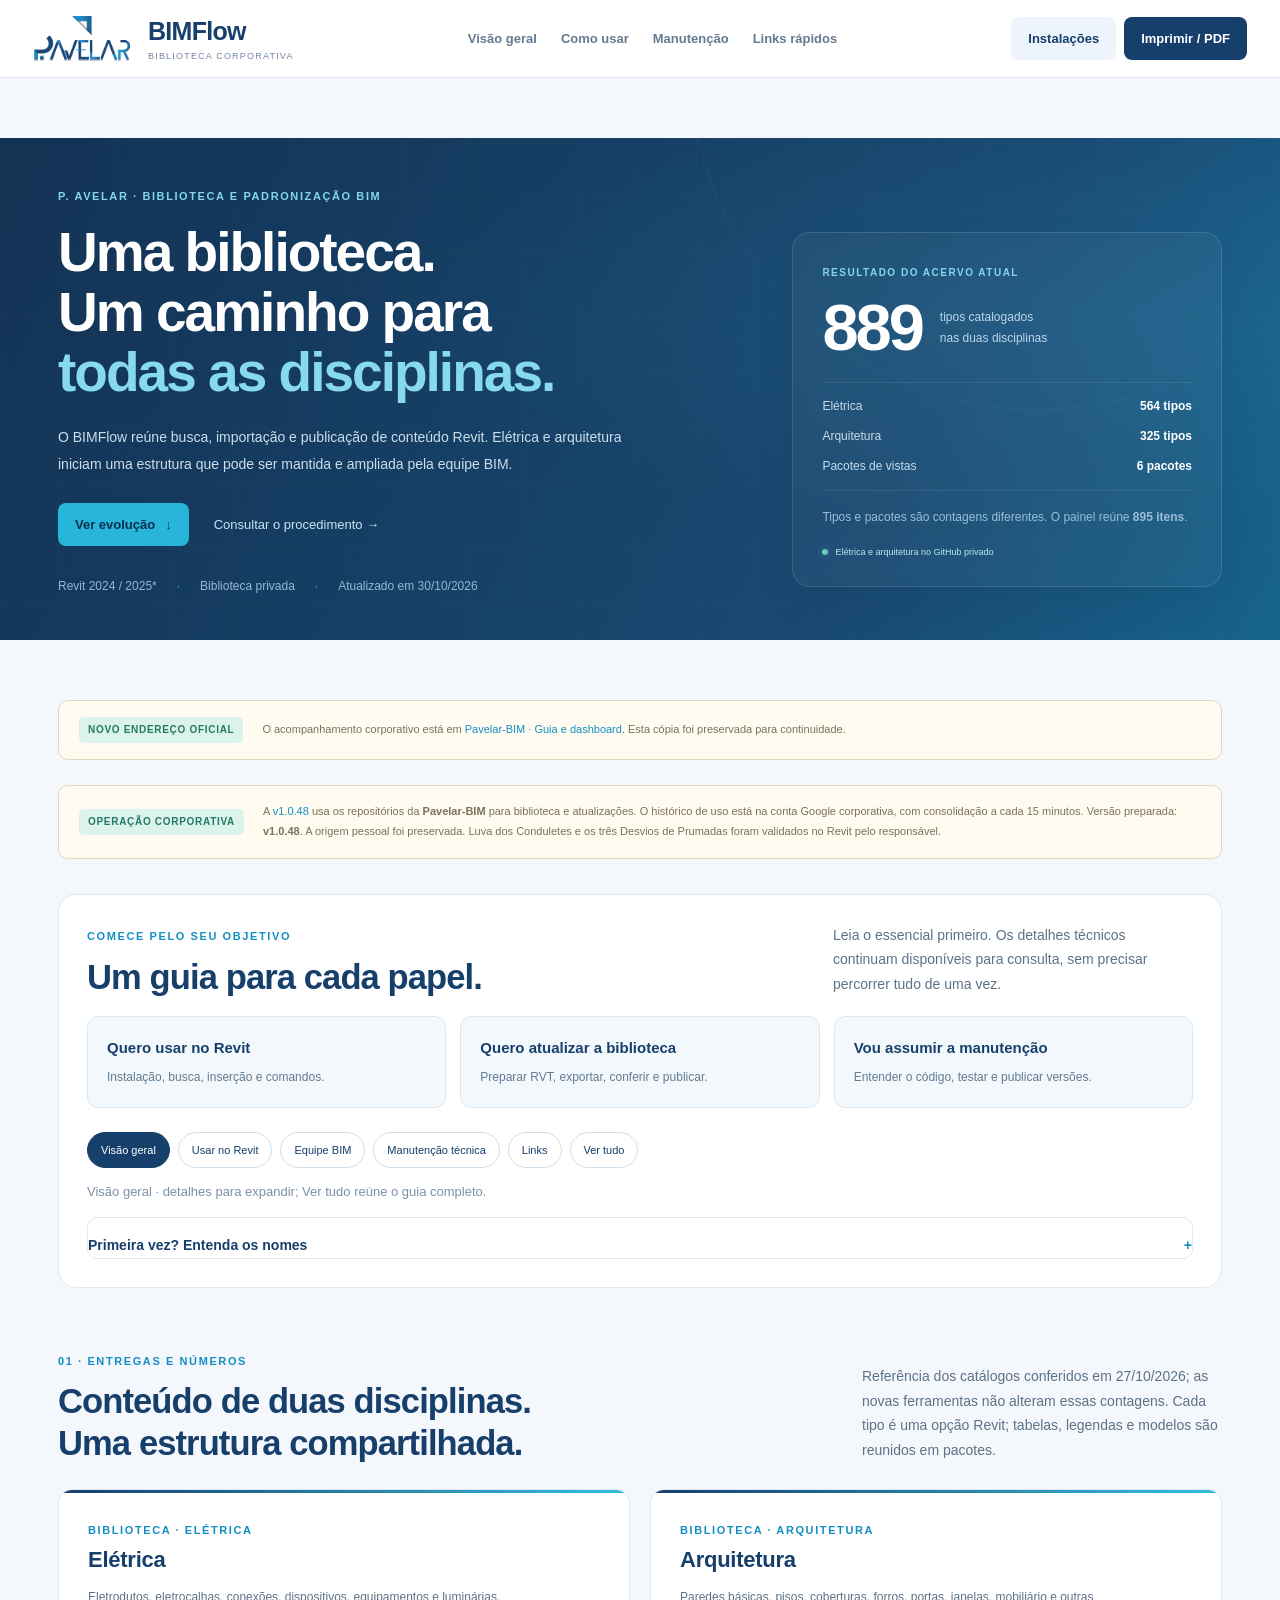
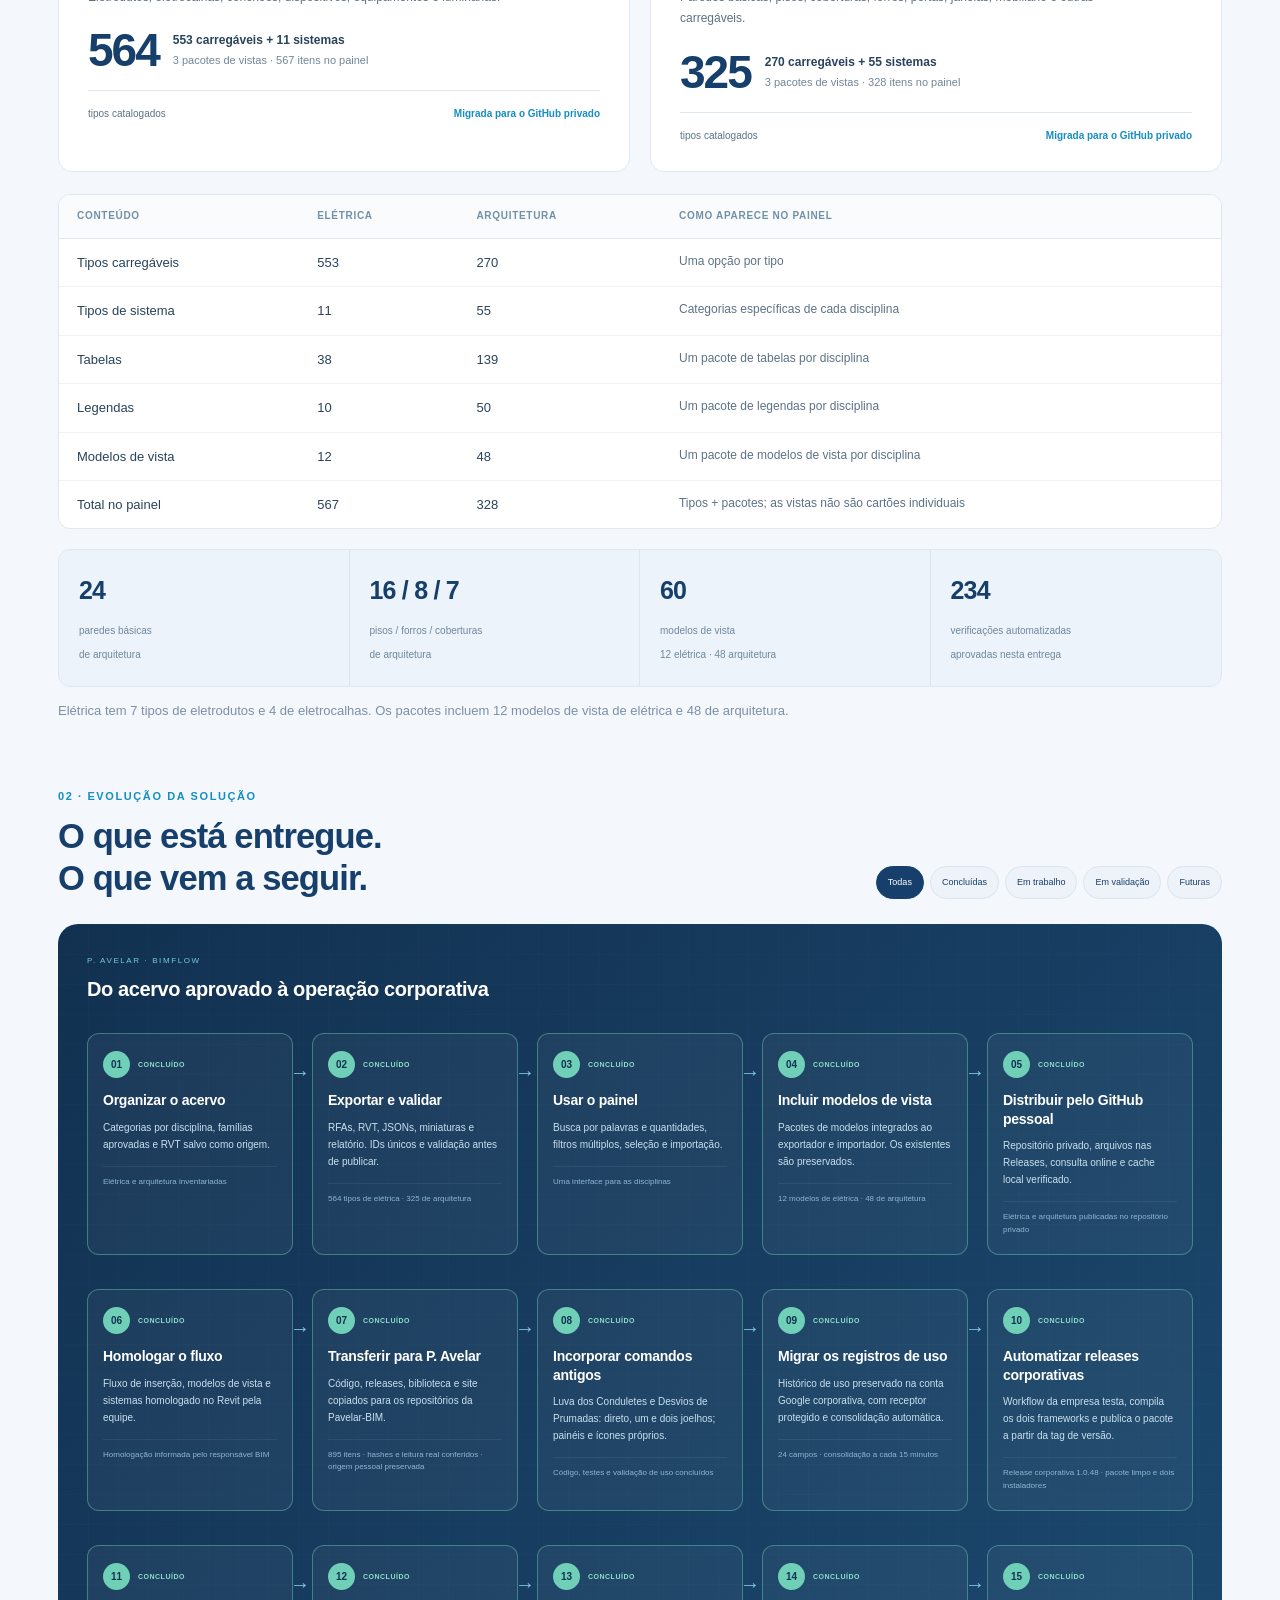
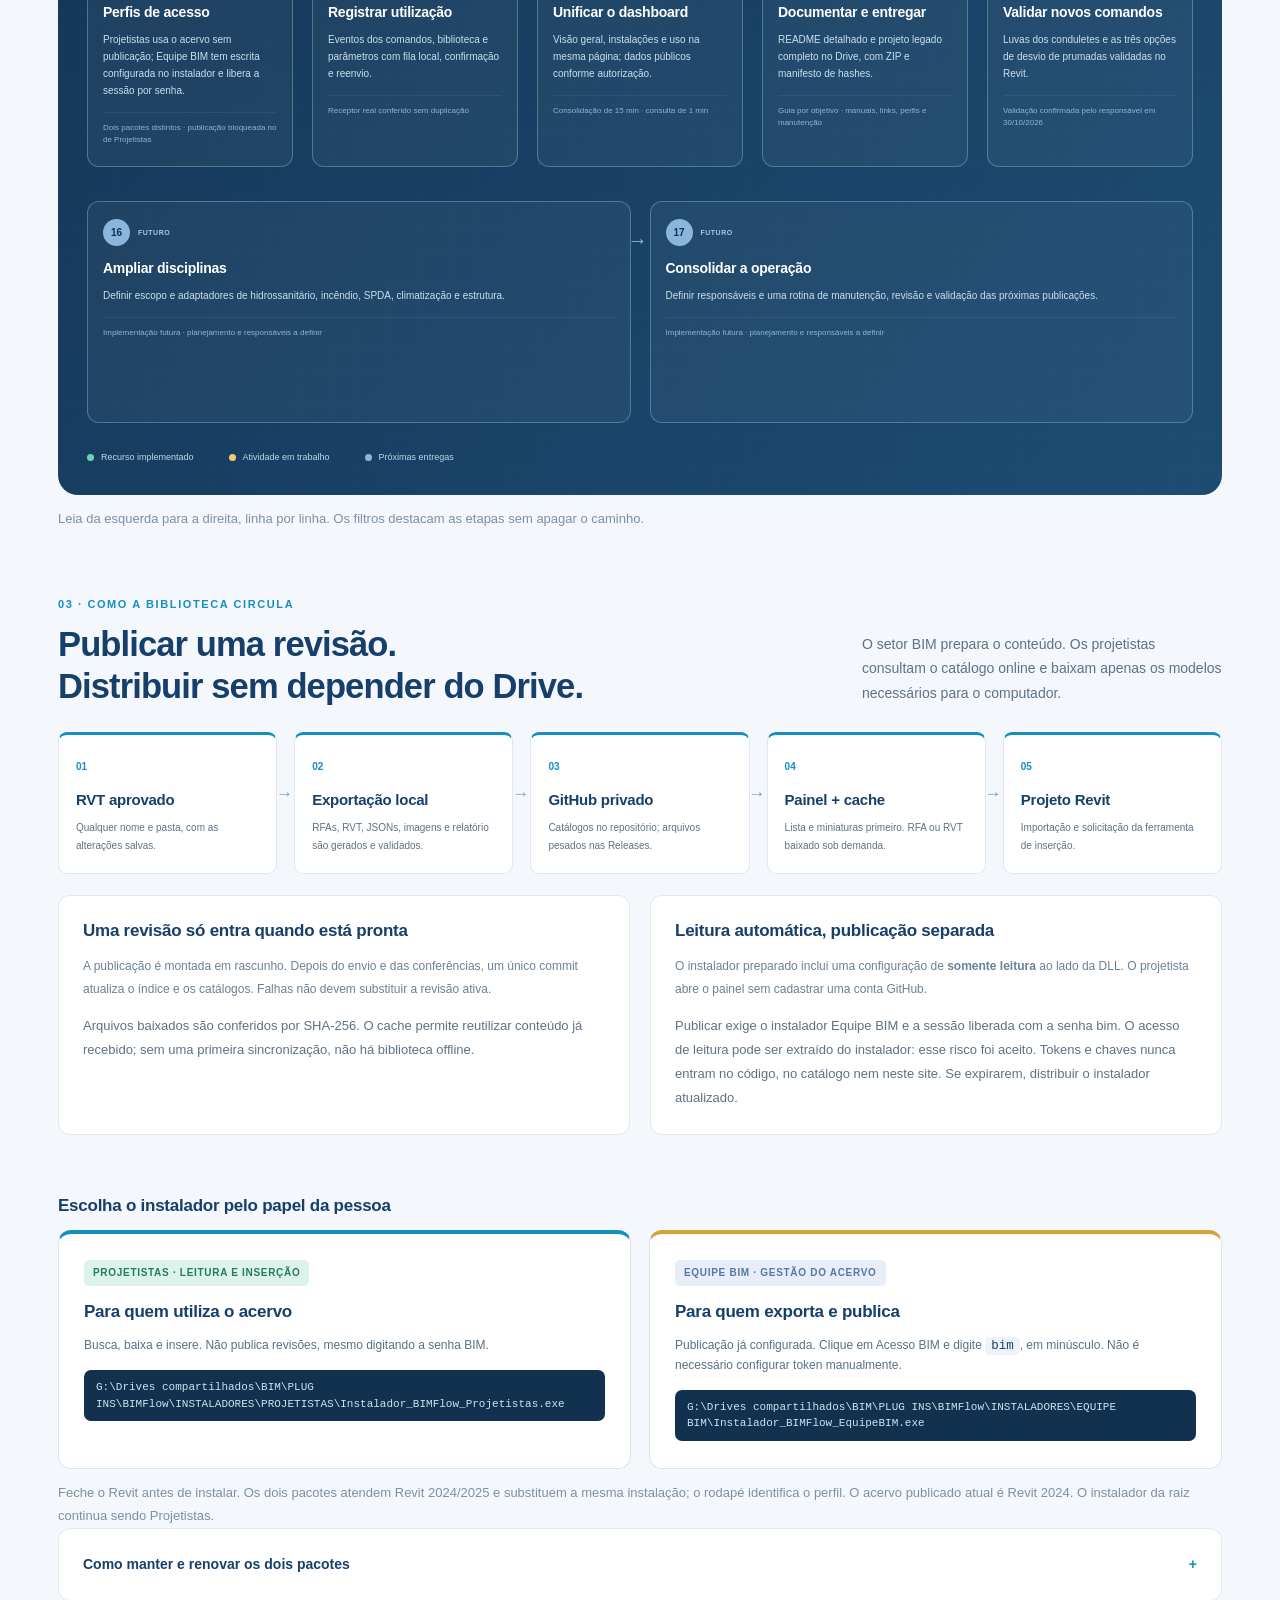
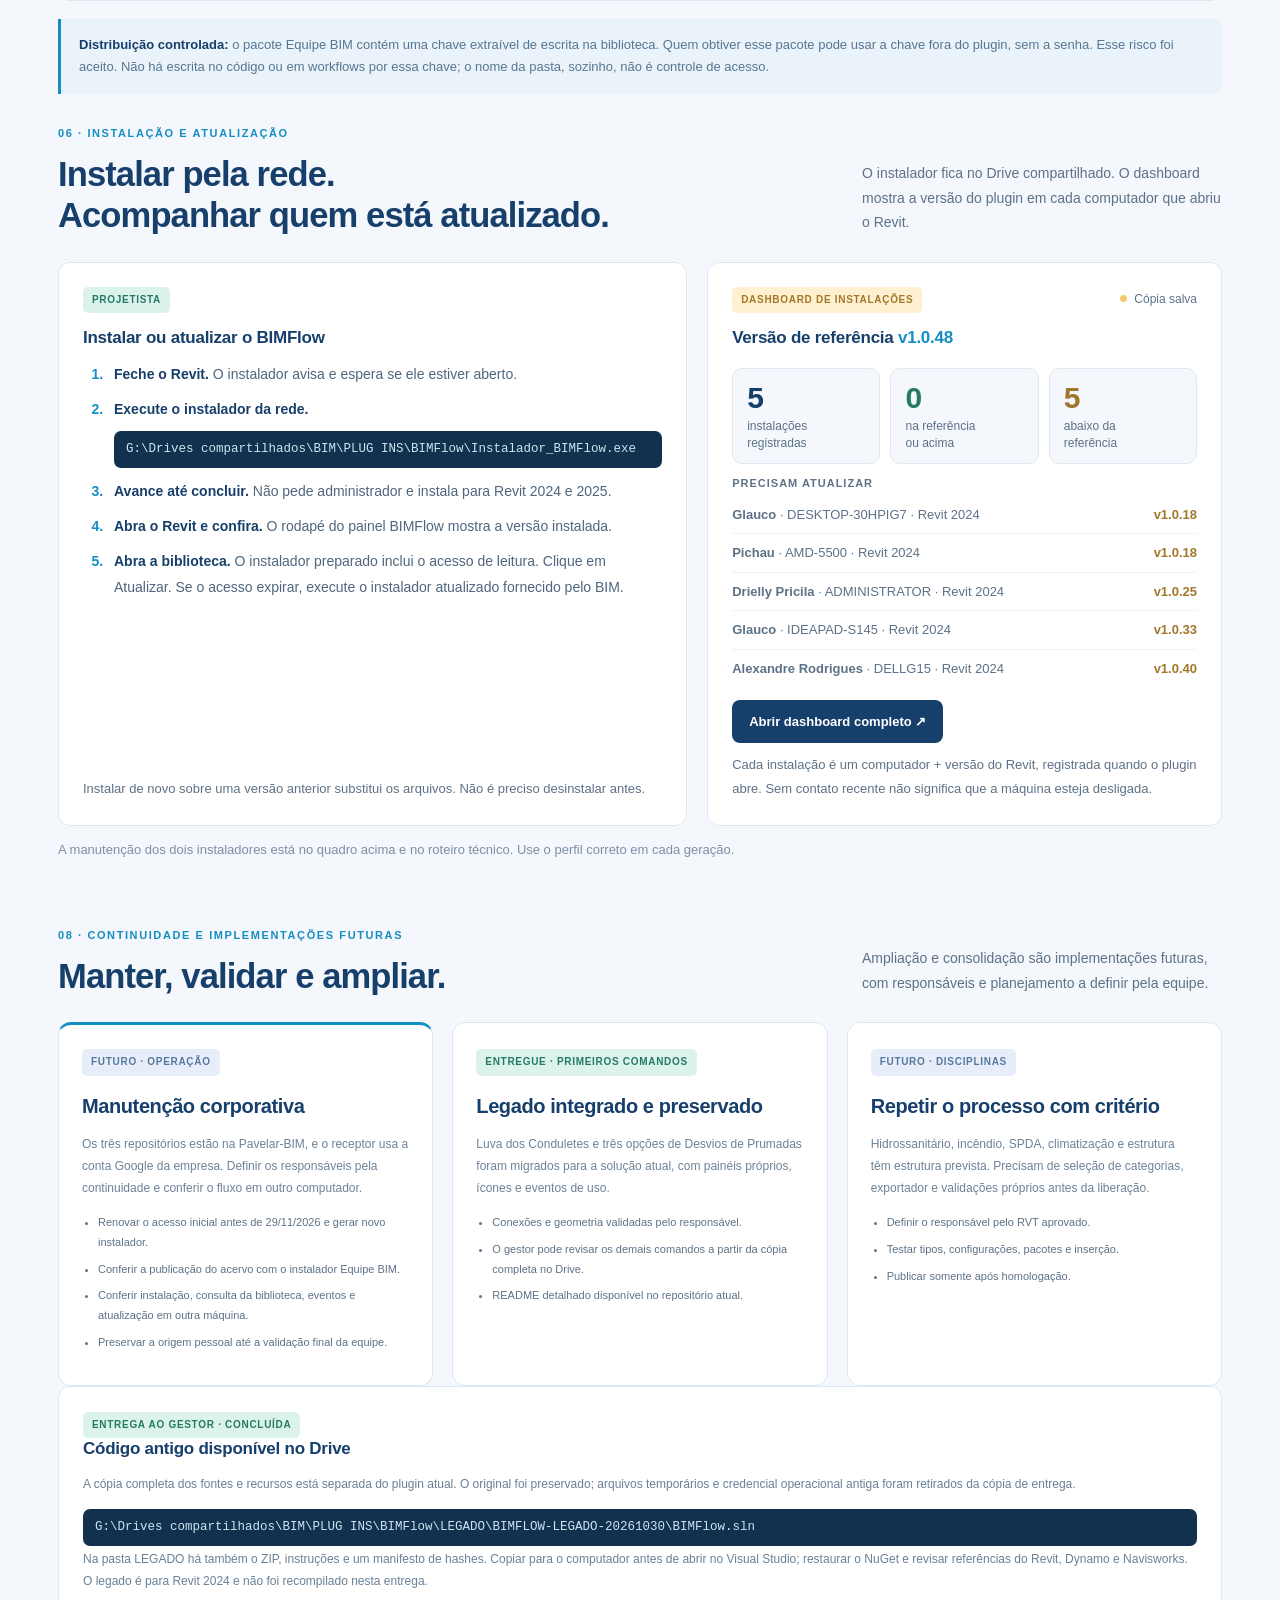
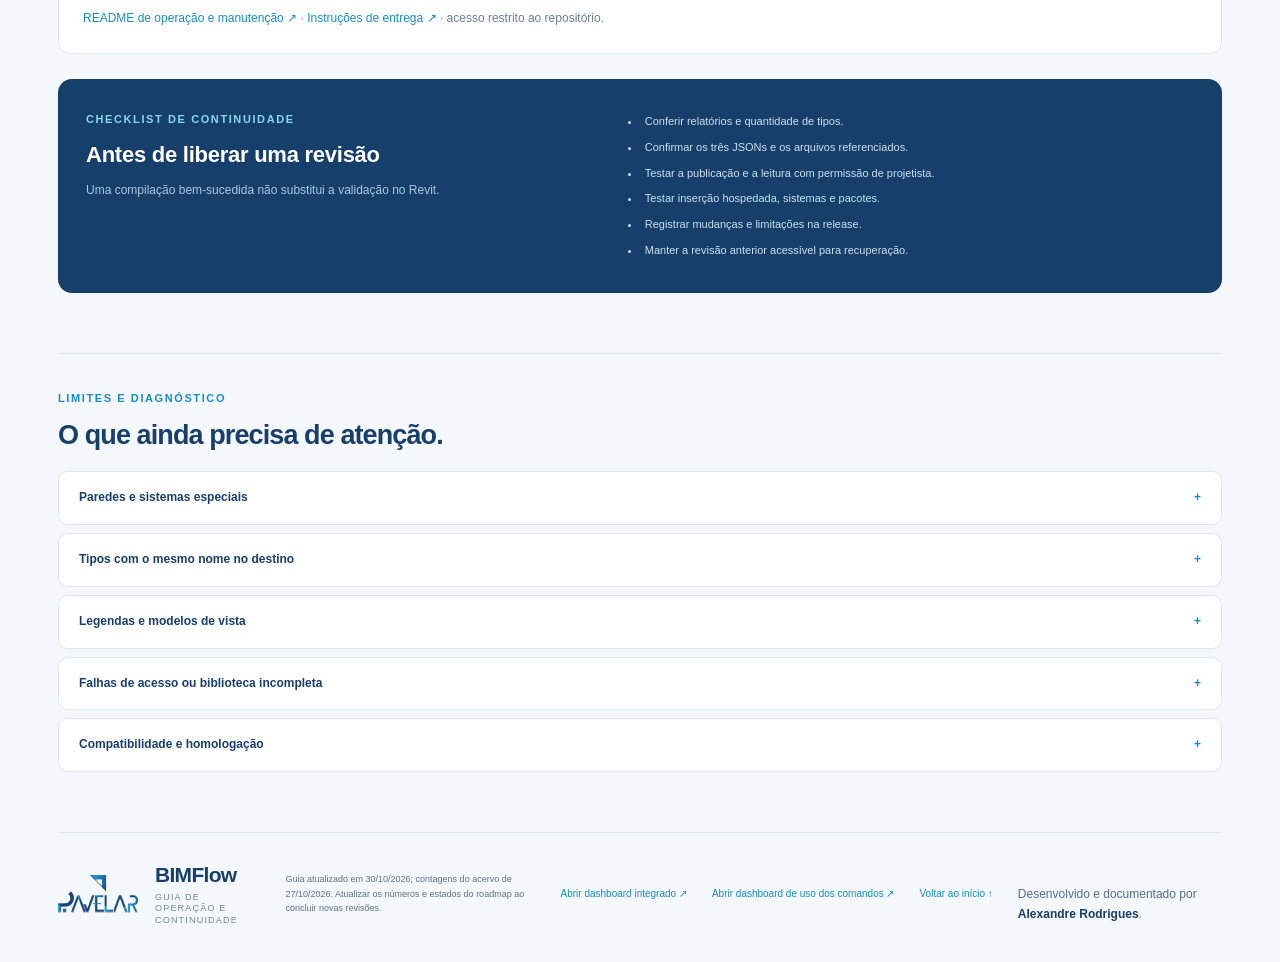
==== commit 2f428b27: "Revisar didatica do guia e orientar distribuicao dos dois perfis" ====
--- a/index.html
+++ b/index.html
@@ -1,22 +1,21 @@
 <!doctype html>
-<html lang="pt-BR"><head><meta charset="utf-8"><meta name="viewport" content="width=device-width,initial-scale=1"><meta name="description" content="Guia de operação e continuidade do BIMFlow: biblioteca P. Avelar, arquitetura, elétrica, publicação no GitHub e próximos passos."><meta name="theme-color" content="#173f6b"><title>BIMFlow · P. Avelar | Guia da biblioteca</title><link rel="stylesheet" href="guia/estilo.css?v=20261030-manutencao1"></head><body>
-<header><div class="topbar"><a class="brand" href="#inicio"><img src="guia/pavelar-logo.png" alt="P. Avelar"><span>BIMFlow<small>BIBLIOTECA CORPORATIVA</small></span></a><nav aria-label="Navegação principal"><a href="#entregas">Entregas</a><a href="#roadmap">Evolução</a><a href="#operacao">Como usar</a><a href="#instalacao">Instalação</a><a href="#arquitetura-plugin">Arquitetura</a><a href="#assumir-manutencao">Manutenção</a><a href="#links-rapidos">Links</a><a href="#continuidade">Continuidade</a></nav><div class="top-actions"><a class="button light" href="#instalacao">Instalações</a><button class="button" id="imprimir">Imprimir / PDF</button></div></div></header>
+<html lang="pt-BR"><head><meta charset="utf-8"><meta name="viewport" content="width=device-width,initial-scale=1"><meta name="description" content="Guia de operação e continuidade do BIMFlow: biblioteca P. Avelar, arquitetura, elétrica, publicação no GitHub e próximos passos."><meta name="theme-color" content="#173f6b"><title>BIMFlow · P. Avelar | Guia da biblioteca</title><link rel="stylesheet" href="guia/estilo.css?v=20261030-perfis48"></head><body>
+<header><div class="topbar"><a class="brand" href="#inicio"><img src="guia/pavelar-logo.png" alt="P. Avelar"><span>BIMFlow<small>BIBLIOTECA CORPORATIVA</small></span></a><nav aria-label="Navegação principal"><a href="#inicio">Visão geral</a><a href="#manual-comandos">Como usar</a><a href="#assumir-manutencao">Manutenção</a><a href="#links-rapidos">Links rápidos</a></nav><div class="top-actions"><a class="button light" href="#instalacao">Instalações</a><button class="button" id="imprimir">Imprimir / PDF</button></div></div></header>
 <section class="hero" id="inicio"><div class="hero-grid" aria-hidden="true"></div><div class="hero-inner"><div class="eyebrow">P. AVELAR · BIBLIOTECA E PADRONIZAÇÃO BIM</div><div class="hero-columns"><div><h1>Uma biblioteca.<br>Um caminho para<br><em>todas as disciplinas.</em></h1><p>O BIMFlow reúne busca, importação e publicação de conteúdo Revit. Elétrica e arquitetura iniciam uma estrutura que pode ser mantida e ampliada pela equipe BIM.</p><div class="hero-actions"><a class="button cyan" href="#roadmap">Ver evolução <span>↓</span></a><a class="hero-link" href="#operacao">Consultar o procedimento →</a></div><div class="hero-meta"><span>Revit 2024 / 2025*</span><span>Biblioteca privada</span><span id="data-atualizacao">Atualizado em 30/10/2026</span></div></div><aside class="hero-summary"><span class="eyebrow">RESULTADO DO ACERVO ATUAL</span><div class="hero-total"><strong id="total-tipos">889</strong><span>tipos catalogados<br>nas duas disciplinas</span></div><div class="hero-breakdown"><div><span>Elétrica</span><b>564 tipos</b></div><div><span>Arquitetura</span><b>325 tipos</b></div><div><span>Pacotes de vistas</span><b>6 pacotes</b></div></div><p>Tipos e pacotes são contagens diferentes. O painel reúne <b id="total-itens">895 itens</b>.</p><div class="hero-state"><i></i><span>Elétrica e arquitetura no GitHub privado</span></div></aside></div></div></section>
-<main><div class="release-note"><span class="pill done">NOVO ENDEREÇO OFICIAL</span><p>O acompanhamento corporativo está em <a href="https://pavelar-bim.github.io/bimflow-acompanhamento/">Pavelar-BIM · Guia e dashboard</a>. Esta cópia foi preservada para continuidade.</p></div><div class="release-note"><span class="pill done">OPERAÇÃO CORPORATIVA</span><p>A <a id="release-atual" href="https://github.com/Pavelar-BIM/BIMFlow/releases/tag/v1.0.47">v1.0.47</a> usa os repositórios da <b>Pavelar-BIM</b> para biblioteca e atualizações. O histórico de uso está na conta Google corporativa, com consolidação a cada 15 minutos. Versão preparada: <b id="versao-preparada">v1.0.47</b>. A origem pessoal foi preservada. Luva dos Conduletes e os três Desvios de Prumadas foram validados no Revit pelo responsável.</p></div>
-<section id="entregas"><div class="section-heading"><div><span class="eyebrow">01 · ENTREGAS E NÚMEROS</span><h2>Conteúdo de duas disciplinas.<br>Uma estrutura compartilhada.</h2></div><p>Referência dos catálogos conferidos em 27/10/2026; as novas ferramentas não alteram essas contagens. Cada tipo é uma opção Revit; tabelas, legendas e modelos são reunidos em pacotes.</p></div><div id="disciplinas-cards" class="discipline-grid"></div><div class="table-card"><table><thead><tr><th>Conteúdo</th><th>Elétrica</th><th>Arquitetura</th><th>Como aparece no painel</th></tr></thead><tbody id="numeros-corpo"></tbody></table></div><div class="delivery-strip"><div><b>24</b><span>paredes básicas<br>de arquitetura</span></div><div><b>16 / 8 / 7</b><span>pisos / forros / coberturas<br>de arquitetura</span></div><div><b>60</b><span>modelos de vista<br>12 elétrica · 48 arquitetura</span></div><div><b>211</b><span>verificações automatizadas<br>aprovadas nesta entrega</span></div></div><p class="caption">Elétrica tem 7 tipos de eletrodutos e 4 de eletrocalhas. Os pacotes incluem 12 modelos de vista de elétrica e 48 de arquitetura.</p></section>
+<main><div class="release-note"><span class="pill done">NOVO ENDEREÇO OFICIAL</span><p>O acompanhamento corporativo está em <a href="https://pavelar-bim.github.io/bimflow-acompanhamento/">Pavelar-BIM · Guia e dashboard</a>. Esta cópia foi preservada para continuidade.</p></div><div class="release-note"><span class="pill done">OPERAÇÃO CORPORATIVA</span><p>A <a id="release-atual" href="https://github.com/Pavelar-BIM/BIMFlow/releases/tag/v1.0.48">v1.0.48</a> usa os repositórios da <b>Pavelar-BIM</b> para biblioteca e atualizações. O histórico de uso está na conta Google corporativa, com consolidação a cada 15 minutos. Versão preparada: <b id="versao-preparada">v1.0.48</b>. A origem pessoal foi preservada. Luva dos Conduletes e os três Desvios de Prumadas foram validados no Revit pelo responsável.</p></div>
+<section id="comece-aqui" class="learning-hub"><div class="section-heading"><div><span class="eyebrow">COMECE PELO SEU OBJETIVO</span><h2>Um guia para cada papel.</h2></div><p>Leia o essencial primeiro. Os detalhes técnicos continuam disponíveis para consulta, sem precisar percorrer tudo de uma vez.</p></div><div class="learning-goals"><a href="#manual-comandos"><b>Quero usar no Revit</b><span>Instalação, busca, inserção e comandos.</span></a><a href="#operacao"><b>Quero atualizar a biblioteca</b><span>Preparar RVT, exportar, conferir e publicar.</span></a><a href="#assumir-manutencao"><b>Vou assumir a manutenção</b><span>Entender o código, testar e publicar versões.</span></a></div><div class="learning-modes" role="group" aria-label="Percurso de leitura"><button data-learning-mode="resumo" aria-pressed="true">Visão geral</button><button data-learning-mode="uso" aria-pressed="false">Usar no Revit</button><button data-learning-mode="biblioteca" aria-pressed="false">Equipe BIM</button><button data-learning-mode="manutencao" aria-pressed="false">Manutenção técnica</button><button data-learning-mode="links" aria-pressed="false">Links</button><button data-learning-mode="tudo" aria-pressed="false">Ver tudo</button></div><p id="learning-status" class="caption" aria-live="polite">Escolha um percurso; use Ver tudo para consulta completa.</p><details class="learning-glossary"><summary>Primeira vez? Entenda os nomes</summary><dl><div><dt>Plugin / DLL</dt><dd>Programa carregado dentro do Revit.</dd></div><div><dt>Solução / projeto</dt><dd>A solução reúne os cinco projetos de código; não é o projeto RVT da obra.</dd></div><div><dt>RFA / RVT</dt><dd>Arquivo de família carregável / arquivo de projeto ou biblioteca Revit.</dd></div><div><dt>JSON / catálogo</dt><dd>Lista de itens e metadados usada pelo painel; não substitui os arquivos das famílias.</dd></div><div><dt>Commit / tag / release</dt><dd>Registro de mudança / marca de versão / entrega publicada com arquivos para download.</dd></div><div><dt>Instalador / Updater</dt><dd>O instalador prepara arquivos e perfil; o Updater troca o programa após fechar o Revit.</dd></div><div><dt>Token / senha BIM</dt><dd>Token autoriza o programa no GitHub. A senha libera os comandos na sessão; o instalador determina se há publicação disponível.</dd></div></dl></details></section><section id="entregas"><div class="section-heading"><div><span class="eyebrow">01 · ENTREGAS E NÚMEROS</span><h2>Conteúdo de duas disciplinas.<br>Uma estrutura compartilhada.</h2></div><p>Referência dos catálogos conferidos em 27/10/2026; as novas ferramentas não alteram essas contagens. Cada tipo é uma opção Revit; tabelas, legendas e modelos são reunidos em pacotes.</p></div><div id="disciplinas-cards" class="discipline-grid"></div><div class="table-card"><table><thead><tr><th>Conteúdo</th><th>Elétrica</th><th>Arquitetura</th><th>Como aparece no painel</th></tr></thead><tbody id="numeros-corpo"></tbody></table></div><div class="delivery-strip"><div><b>24</b><span>paredes básicas<br>de arquitetura</span></div><div><b>16 / 8 / 7</b><span>pisos / forros / coberturas<br>de arquitetura</span></div><div><b>60</b><span>modelos de vista<br>12 elétrica · 48 arquitetura</span></div><div><b>234</b><span>verificações automatizadas<br>aprovadas nesta entrega</span></div></div><p class="caption">Elétrica tem 7 tipos de eletrodutos e 4 de eletrocalhas. Os pacotes incluem 12 modelos de vista de elétrica e 48 de arquitetura.</p></section>
 <section id="roadmap"><div class="section-heading"><div><span class="eyebrow">02 · EVOLUÇÃO DA SOLUÇÃO</span><h2>O que está entregue.<br>O que vem a seguir.</h2></div><div class="status-filters" aria-label="Destacar etapas por situação"><button data-filter="todos" aria-pressed="true">Todas</button><button data-filter="concluido" aria-pressed="false">Concluídas</button><button data-filter="andamento" aria-pressed="false">Em trabalho</button><button data-filter="validacao" aria-pressed="false">Em validação</button><button data-filter="futuro" aria-pressed="false">Futuras</button></div></div><div class="roadmap-surface"><div class="roadmap-caption"><span>P. AVELAR · BIMFLOW</span><b>Do acervo aprovado à operação corporativa</b></div><div id="roadmap-steps" class="roadmap-chain"></div><div class="flow-legend"><span><i class="green"></i> Recurso implementado</span><span><i class="amber"></i> Atividade em trabalho</span><span><i class="blue"></i> Próximas entregas</span></div></div><p id="filter-note" class="caption" aria-live="polite">Leia da esquerda para a direita, linha por linha. Os filtros destacam as etapas sem apagar o caminho.</p></section>
-<section id="fluxo"><div class="section-heading"><div><span class="eyebrow">03 · COMO A BIBLIOTECA CIRCULA</span><h2>Publicar uma revisão.<br>Distribuir sem depender do Drive.</h2></div><p>O setor BIM prepara o conteúdo. Os projetistas consultam o catálogo online e baixam apenas os modelos necessários para o computador.</p></div><div class="process-flow"><article><span>01</span><h3>RVT aprovado</h3><p>Qualquer nome e pasta, com as alterações salvas.</p></article><article><span>02</span><h3>Exportação local</h3><p>RFAs, RVT, JSONs, imagens e relatório são gerados e validados.</p></article><article><span>03</span><h3>GitHub privado</h3><p>Catálogos no repositório; arquivos pesados nas Releases.</p></article><article><span>04</span><h3>Painel + cache</h3><p>Lista e miniaturas primeiro. RFA ou RVT baixado sob demanda.</p></article><article><span>05</span><h3>Projeto Revit</h3><p>Importação e solicitação da ferramenta de inserção.</p></article></div><div class="two-col"><div class="card"><h3>Uma revisão só entra quando está pronta</h3><p>A publicação é montada em rascunho. Depois do envio e das conferências, um único commit atualiza o índice e os catálogos. Falhas não devem substituir a revisão ativa.</p><p class="muted">Arquivos baixados são conferidos por SHA-256. O cache permite reutilizar conteúdo já recebido; sem uma primeira sincronização, não há biblioteca offline.</p></div><div class="card"><h3>Leitura automática, publicação separada</h3><p>O instalador preparado inclui uma configuração de <b>somente leitura</b> ao lado da DLL. O projetista abre o painel sem cadastrar uma conta GitHub.</p><p class="muted">Publicar exige perfil Equipe BIM e uma credencial própria com escrita, protegida pelo Windows. O acesso de leitura pode ser extraído do instalador: esse risco foi aceito. Tokens e chaves nunca entram no código, no catálogo nem neste site. Se expirarem, distribuir o instalador atualizado.</p></div></div></section>
-<section id="interface"><div class="section-heading"><div><span class="eyebrow">04 · INTERFACE E COMANDOS</span><h2>Uma entrada para buscar.<br>Uma rotina para manter.</h2></div><p>O painel concentra busca e importação. Os comandos de gestão ficam separados das ferramentas de padronização.</p></div><figure class="ribbon-figure"><img src="guia/ribbon-atual.svg" alt="Ribbon BIMFlow v1.0.47 com Biblioteca, Gestão, Padronização, Elétrica, Hidrossanitário e Acesso"><figcaption>Representação da ribbon preparada no código v1.0.47, usando os ícones reais. Os comandos de gestão ficam visíveis apenas no perfil Equipe BIM.</figcaption></figure><div class="table-card"><table><thead><tr><th>Painel</th><th>Comando</th><th>Finalidade</th></tr></thead><tbody><tr><td>Biblioteca</td><td>Biblioteca BIMFlow</td><td>Buscar, filtrar, selecionar, importar e iniciar a inserção do conteúdo.</td></tr><tr><td>Gestão da biblioteca</td><td>Exportar Catálogo</td><td>Preparar a disciplina e, opcionalmente, publicar a revisão no GitHub.</td></tr><tr><td>Gestão da biblioteca</td><td>Publicar Biblioteca</td><td>Enviar um pacote local já exportado, sem processar o RVT novamente.</td></tr><tr><td>Padronização</td><td>Parâmetros de Folhas</td><td>Carregar ou verificar os parâmetros compartilhados corporativos de folhas.</td></tr><tr><td>Elétrica</td><td>Luva dos Conduletes</td><td>Ajustar a visibilidade das luvas conforme as conexões dos conduletes selecionados.</td></tr><tr><td>Hidrossanitário</td><td>Desvios de Prumadas ▾</td><td>Escolher desvio direto, com um joelho ou com dois joelhos; selecionar as tubulações no projeto.</td></tr><tr><td>Acesso</td><td>Acesso BIM / Encerrar BIM</td><td>Iniciar como Projetista e liberar ferramentas de gestão para a Equipe BIM. A senha é uma barreira operacional; a credencial de escrita continua obrigatória.</td></tr></tbody></table></div><div class="two-col interface-block"><div><h3>O painel evita etapas repetidas</h3><ul class="check-list"><li>Busca por nomes, palavras e quantidades, combinada com filtros de disciplina e categoria.</li><li>Importação individual, por seleção ou de todos os resultados filtrados.</li><li>Reutilização de tipos já existentes no projeto, com validações dos sistemas suportados.</li><li>Pacotes de tabelas, legendas e modelos de vista.</li><li>Acesso de leitura instalado e indicação de catálogo sincronizado ou cache offline.</li></ul><div class="note"><b>Modelos de vista:</b> são importados como modelos; não são aplicados automaticamente às vistas existentes. Modelos com mesmo nome e tipo no destino são preservados.</div></div><figure><img id="painel-imagem" class="panel-image" src="guia/painel-online.png" alt="Prévia da interface BIMFlow com disciplinas e categorias da biblioteca"><figcaption>Prévia renderizada a partir da interface preparada e dos catálogos reais. Interface atualizada com cabeçalho de sincronização, categorias recolhíveis e identificação da disciplina.</figcaption></figure></div><details class="card"><summary>Conferir uma exportação sem publicar · prévia local</summary><p>Exportar Catálogo com a publicação desmarcada → Prévia local → conferir e testar → Publicar Biblioteca → Voltar ao GitHub → Atualizar.</p><p>A prévia lê <code>%LOCALAPPDATA%\BIMFlow\Exportacoes\DISCIPLINA\VERSAO</code> deste computador. Não faz upload, não exige credencial e não altera a biblioteca publicada. O painel volta a iniciar no GitHub ao reabrir o Revit.</p><figure><img class="panel-image" src="guia/previa-local-144.png" alt="Prévia local BIMFlow com aviso de conteúdo de trabalho e botão Voltar ao GitHub"><figcaption>Painel 1.0.46: origem local identificada, exportação elétrica com 567 itens. Para conferir mudanças de tipos, usar projeto de teste vazio.</figcaption></figure></details><details class="video-details"><summary>Ver demonstração do piloto elétrico</summary><video controls autoplay muted loop playsinline preload="metadata"><source data-src="demonstracao-bimflow.mp4" type="video/mp4"></video><p class="caption">Gravação do piloto anterior à integração GitHub. Serve como referência do fluxo de busca e inserção; os rótulos e comandos atuais estão descritos acima.</p></details></section>
+<section id="fluxo"><div class="section-heading"><div><span class="eyebrow">03 · COMO A BIBLIOTECA CIRCULA</span><h2>Publicar uma revisão.<br>Distribuir sem depender do Drive.</h2></div><p>O setor BIM prepara o conteúdo. Os projetistas consultam o catálogo online e baixam apenas os modelos necessários para o computador.</p></div><div class="process-flow"><article><span>01</span><h3>RVT aprovado</h3><p>Qualquer nome e pasta, com as alterações salvas.</p></article><article><span>02</span><h3>Exportação local</h3><p>RFAs, RVT, JSONs, imagens e relatório são gerados e validados.</p></article><article><span>03</span><h3>GitHub privado</h3><p>Catálogos no repositório; arquivos pesados nas Releases.</p></article><article><span>04</span><h3>Painel + cache</h3><p>Lista e miniaturas primeiro. RFA ou RVT baixado sob demanda.</p></article><article><span>05</span><h3>Projeto Revit</h3><p>Importação e solicitação da ferramenta de inserção.</p></article></div><div class="two-col"><div class="card"><h3>Uma revisão só entra quando está pronta</h3><p>A publicação é montada em rascunho. Depois do envio e das conferências, um único commit atualiza o índice e os catálogos. Falhas não devem substituir a revisão ativa.</p><p class="muted">Arquivos baixados são conferidos por SHA-256. O cache permite reutilizar conteúdo já recebido; sem uma primeira sincronização, não há biblioteca offline.</p></div><div class="card"><h3>Leitura automática, publicação separada</h3><p>O instalador preparado inclui uma configuração de <b>somente leitura</b> ao lado da DLL. O projetista abre o painel sem cadastrar uma conta GitHub.</p><p class="muted">Publicar exige o instalador Equipe BIM e a sessão liberada com a senha bim. O acesso de leitura pode ser extraído do instalador: esse risco foi aceito. Tokens e chaves nunca entram no código, no catálogo nem neste site. Se expirarem, distribuir o instalador atualizado.</p></div></div></section>
+<section id="interface"><div class="section-heading"><div><span class="eyebrow">04 · INTERFACE E COMANDOS</span><h2>Uma entrada para buscar.<br>Uma rotina para manter.</h2></div><p>O painel concentra busca e importação. Os comandos de gestão ficam separados das ferramentas de padronização.</p></div><figure class="ribbon-figure"><img src="guia/ribbon-atual.svg" alt="Ribbon BIMFlow v1.0.48 com Biblioteca, Gestão, Padronização, Elétrica, Hidrossanitário e Acesso"><figcaption>Representação da ribbon preparada no código v1.0.48, usando os ícones reais. Os comandos de gestão ficam visíveis apenas no perfil Equipe BIM.</figcaption></figure><div class="table-card"><table><thead><tr><th>Painel</th><th>Comando</th><th>Finalidade</th></tr></thead><tbody><tr><td>Biblioteca</td><td>Biblioteca BIMFlow</td><td>Buscar, filtrar, selecionar, importar e iniciar a inserção do conteúdo.</td></tr><tr><td>Gestão da biblioteca</td><td>Exportar Catálogo</td><td>Preparar a disciplina e, opcionalmente, publicar a revisão no GitHub.</td></tr><tr><td>Gestão da biblioteca</td><td>Publicar Biblioteca</td><td>Enviar um pacote local já exportado, sem processar o RVT novamente.</td></tr><tr><td>Padronização</td><td>Parâmetros de Folhas</td><td>Carregar ou verificar os parâmetros compartilhados corporativos de folhas.</td></tr><tr><td>Elétrica</td><td>Luva dos Conduletes</td><td>Ajustar a visibilidade das luvas conforme as conexões dos conduletes selecionados.</td></tr><tr><td>Hidrossanitário</td><td>Desvios de Prumadas ▾</td><td>Escolher desvio direto, com um joelho ou com dois joelhos; selecionar as tubulações no projeto.</td></tr><tr><td>Acesso</td><td>Acesso BIM / Encerrar BIM</td><td>Iniciar como Projetista e liberar ferramentas de gestão para a Equipe BIM. A senha é uma barreira operacional; o instalador Equipe BIM já contém o acesso de publicação, separado da leitura.</td></tr></tbody></table></div><div class="two-col interface-block"><div><h3>O painel evita etapas repetidas</h3><ul class="check-list"><li>Busca por nomes, palavras e quantidades, combinada com filtros de disciplina e categoria.</li><li>Importação individual, por seleção ou de todos os resultados filtrados.</li><li>Reutilização de tipos já existentes no projeto, com validações dos sistemas suportados.</li><li>Pacotes de tabelas, legendas e modelos de vista.</li><li>Acesso de leitura instalado e indicação de catálogo sincronizado ou cache offline.</li></ul><div class="note"><b>Modelos de vista:</b> são importados como modelos; não são aplicados automaticamente às vistas existentes. Modelos com mesmo nome e tipo no destino são preservados.</div></div><figure><img id="painel-imagem" class="panel-image" src="guia/painel-online.png" alt="Prévia da interface BIMFlow com disciplinas e categorias da biblioteca"><figcaption>Prévia renderizada a partir da interface preparada e dos catálogos reais. Interface atualizada com cabeçalho de sincronização, categorias recolhíveis e identificação da disciplina.</figcaption></figure></div><details class="card"><summary>Conferir uma exportação sem publicar · prévia local</summary><p>Exportar Catálogo com a publicação desmarcada → Prévia local → conferir e testar → Publicar Biblioteca → Voltar ao GitHub → Atualizar.</p><p>A prévia lê <code>%LOCALAPPDATA%\BIMFlow\Exportacoes\DISCIPLINA\VERSAO</code> deste computador. Não faz upload, não exige credencial e não altera a biblioteca publicada. O painel volta a iniciar no GitHub ao reabrir o Revit.</p><figure><img class="panel-image" src="guia/previa-local-144.png" alt="Prévia local BIMFlow com aviso de conteúdo de trabalho e botão Voltar ao GitHub"><figcaption>Imagem de referência da prévia local: origem identificada, exportação elétrica com 567 itens. Na versão atual, o rodapé também identifica Projetistas ou Equipe BIM. Para conferir mudanças de tipos, usar projeto de teste vazio.</figcaption></figure></details><details class="video-details"><summary>Ver demonstração do piloto elétrico</summary><video controls autoplay muted loop playsinline preload="metadata"><source data-src="demonstracao-bimflow.mp4" type="video/mp4"></video><p class="caption">Gravação do piloto anterior à integração GitHub. Serve como referência do fluxo de busca e inserção; os rótulos e comandos atuais estão descritos acima.</p></details></section>
 <section id="operacao"><div class="section-heading"><div><span class="eyebrow">05 · PROCEDIMENTO DE OPERAÇÃO</span><h2>Quem faz o quê.</h2></div><p>Use os procedimentos abaixo para trabalhar no projeto, atualizar o acervo e manter a solução.</p></div><p><a href="#manual-comandos">Ver manual de cada comando e exemplo completo de exportação →</a></p><div class="role-tabs" role="tablist" aria-label="Procedimentos por perfil"><button id="tab-projetista" role="tab" data-role="projetista" aria-selected="true" aria-controls="role-projetista">Projetista</button><button id="tab-bim" role="tab" data-role="bim" aria-selected="false" aria-controls="role-bim">Setor BIM</button><button id="tab-manutencao" role="tab" data-role="manutencao" aria-selected="false" aria-controls="role-manutencao">Manutenção</button></div><div id="role-projetista" class="role-panel" role="tabpanel" aria-labelledby="tab-projetista"><ol class="numbered"><li><b>Instalar e acessar.</b> Fechar o Revit, rodar o <a href="#instalacao">instalador da rede</a> e conferir a versão no rodapé. O pacote preparado já inclui o acesso de leitura.</li><li><b>Sincronizar.</b> Abrir o projeto e clicar em Atualizar no painel. Conferir as disciplinas disponíveis.</li><li><b>Buscar e inserir.</b> Combinar texto e filtros. Ao clicar em Inserir, o plugin baixa o conteúdo necessário, importa e solicita a ferramenta nativa de criação.</li><li><b>Trabalhar com pacotes.</b> Importar tabelas, legendas ou modelos de vista. Aplicar modelos às vistas pelo Revit.</li></ol><p class="muted">Se o tipo exigir hospedeiro, vista compatível ou desenho de contorno, o Revit solicitará essa interação. O painel não elimina essas condições de criação.</p></div><div id="role-bim" class="role-panel" role="tabpanel" aria-labelledby="tab-bim" hidden><ol class="numbered"><li><b>Liberar a gestão.</b> Usar o painel Acesso para ativar Equipe BIM. A senha operacional é informada pelo responsável; ela não substitui a permissão de escrita do GitHub.</li><li><b>Curar o RVT.</b> Carregar as famílias aprovadas, revisar nomes e tipos, tabelas, legendas e modelos. Salvar as alterações.</li><li><b>Escolher a disciplina.</b> Executar Exportar Catálogo. O RVT pode ter qualquer nome e estar em qualquer pasta acessível.</li><li><b>Preparar e conferir.</b> Aguardar a coleta e validar o relatório. Tipos sem instâncias também são inventariados. Genéricos exigem prefixo ELD- ou ARQ- conforme a disciplina.</li><li><b>Conferir antes de publicar.</b> Com a publicação desmarcada na exportação, clicar em Prévia local no painel. Atualizar relê os arquivos deste computador. Testar em projeto vazio: tipos já existentes são preservados.</li><li><b>Publicar.</b> Manter a opção de publicação no GitHub marcada ou usar Publicar Biblioteca sobre um pacote local pronto.</li><li><b>Homologar e comunicar.</b> Depois de publicar, clicar em Voltar ao GitHub e Atualizar. Testar em um projeto de destino e informar a revisão liberada à equipe.</li></ol><p class="muted">A publicação exige credencial com permissão de escrita. Se o envio falhar, o pacote local pode ser reenviado; não é necessário repetir toda a exportação.</p></div><div id="role-manutencao" class="role-panel" role="tabpanel" aria-labelledby="tab-manutencao" hidden><ol class="numbered"><li><b>Obter o código.</b> Clonar o repositório do plugin e abrir BIMFlow/BIMFlow.sln. As classes estão separadas em Commands, Models, Services e UI.</li><li><b>Executar as verificações.</b> Compilar em Release para net48/Revit 2024 e net8.0-windows/Revit 2025. Executar o projeto BIMFlow.Library.Tests.</li><li><b>Homologar no Revit.</b> Testar exportação, publicação, leitura, importação e inserção. Não considerar a compilação como homologação funcional.</li><li><b>Versionar e publicar.</b> Atualizar a versão do projeto e as notas da release. O workflow de publicação do plugin é disparado por uma tag v*.</li><li><b>Distribuir.</b> Conferir o BIMFlow.zip da release. Fechar o Revit antes de substituir os arquivos instalados; manter backup da versão anterior.</li></ol><p class="muted">A release do plugin e as revisões da biblioteca são independentes. Publicar uma DLL não atualiza os catálogos e publicar famílias não troca a DLL dos usuários.</p></div></section>
-<section id="instalacao"><div class="section-heading"><div><span class="eyebrow">06 · INSTALAÇÃO E ATUALIZAÇÃO</span><h2>Instalar pela rede.<br>Acompanhar quem está atualizado.</h2></div><p>O instalador fica no Drive compartilhado. O dashboard mostra a versão do plugin em cada computador que abriu o Revit.</p></div>
+<section id="instalacao"><div class="installer-choice"><h3>Escolha o instalador pelo papel da pessoa</h3><div class="installer-profiles"><article><span class="pill done">PROJETISTAS · LEITURA E INSERÇÃO</span><h3>Para quem utiliza o acervo</h3><p>Busca, baixa e insere. Não publica revisões, mesmo digitando a senha BIM.</p><code class="path">G:\Drives compartilhados\BIM\PLUG INS\BIMFlow\INSTALADORES\PROJETISTAS\Instalador_BIMFlow_Projetistas.exe</code></article><article><span class="pill planned">EQUIPE BIM · GESTÃO DO ACERVO</span><h3>Para quem exporta e publica</h3><p>Publicação já configurada. Clique em Acesso BIM e digite <code>bim</code>, em minúsculo. Não é necessário configurar token manualmente.</p><code class="path">G:\Drives compartilhados\BIM\PLUG INS\BIMFlow\INSTALADORES\EQUIPE BIM\Instalador_BIMFlow_EquipeBIM.exe</code></article></div><p class="caption">Feche o Revit antes de instalar. Os dois pacotes atendem Revit 2024/2025 e substituem a mesma instalação; o rodapé identifica o perfil. O acervo publicado atual é Revit 2024. O instalador da raiz continua sendo Projetistas.</p><details class="card"><summary>Como manter e renovar os dois pacotes</summary><ol><li>Publique a versão do código por tag e confira o ZIP limpo em Releases.</li><li>No Windows do mantenedor, configure leitura, ingestão de uso e a chave exclusiva de publicação BIM protegidas por DPAPI.</li><li>Execute Gerar-Corporativo.ps1 duas vezes, com o mesmo ZIP e o clone atualizado: uma para cada perfil.</li><li>Confira os arquivos gerados e distribua cada um ao seu público. A BASE fica local; compartilhar somente os EXEs.</li><li>Renove os acessos antes de 29/11/2026 e gere novamente os pacotes correspondentes. O ZIP de atualização preserva o perfil e não injeta a chave nova sozinho.</li></ol><pre><code>.\Gerar-Corporativo.ps1 -Pacote '.\PACOTES\BIMFlow-v1.0.48.zip' -CodigoFonte 'C:\BIM\BIMFlow' -Perfil Projetistas -Publicar
+.\Gerar-Corporativo.ps1 -Pacote '.\PACOTES\BIMFlow-v1.0.48.zip' -CodigoFonte 'C:\BIM\BIMFlow' -Perfil EquipeBIM -Publicar</code></pre><p>O script cria pastas separadas para cada geração e não reutiliza uma BASE BIM no pacote de Projetistas. <a href="https://github.com/Pavelar-BIM/BIMFlow/blob/main/docs/INSTALADORES-POR-PERFIL.md">Procedimento completo no repositório privado ↗</a></p></details><div class="note"><b>Distribuição controlada:</b> o pacote Equipe BIM contém uma chave extraível de escrita na biblioteca. Quem obtiver esse pacote pode usar a chave fora do plugin, sem a senha. Esse risco foi aceito. Não há escrita no código ou em workflows por essa chave; o nome da pasta, sozinho, não é controle de acesso.</div></div><div class="section-heading"><div><span class="eyebrow">06 · INSTALAÇÃO E ATUALIZAÇÃO</span><h2>Instalar pela rede.<br>Acompanhar quem está atualizado.</h2></div><p>O instalador fica no Drive compartilhado. O dashboard mostra a versão do plugin em cada computador que abriu o Revit.</p></div>
 <div class="install-grid">
 <div class="card install-card"><span class="pill done">PROJETISTA</span><h3>Instalar ou atualizar o BIMFlow</h3><ol class="numbered compact"><li><b>Feche o Revit.</b> O instalador avisa e espera se ele estiver aberto.</li><li><b>Execute o instalador da rede.</b><code class="path">G:\Drives compartilhados\BIM\PLUG INS\BIMFlow\Instalador_BIMFlow.exe</code></li><li><b>Avance até concluir.</b> Não pede administrador e instala para Revit 2024 e 2025.</li><li><b>Abra o Revit e confira.</b> O rodapé do painel BIMFlow mostra a versão instalada.</li><li><b>Abra a biblioteca.</b> O instalador preparado inclui o acesso de leitura. Clique em Atualizar. Se o acesso expirar, execute o instalador atualizado fornecido pelo BIM.</li></ol><p class="muted">Instalar de novo sobre uma versão anterior substitui os arquivos. Não é preciso desinstalar antes.</p></div>
 <div class="card live-card" id="painel-instalacoes"><div class="live-head"><span class="pill validation">DASHBOARD DE INSTALAÇÕES</span><span class="live-state" id="inst-estado">Carregando…</span></div><h3>Versão de referência <b id="inst-ref">—</b></h3><div class="live-numbers"><div><strong id="inst-total">—</strong><span>instalações<br>registradas</span></div><div class="ok"><strong id="inst-ok">—</strong><span>na referência<br>ou acima</span></div><div class="warn"><strong id="inst-baixo">—</strong><span>abaixo da<br>referência</span></div></div><div class="live-list-title">Precisam atualizar</div><ul class="live-list" id="inst-lista"><li class="muted">—</li></ul><a class="button" href="https://pavelar-bim.github.io/bimflow-acompanhamento/telemetria/">Abrir dashboard completo ↗</a><p class="muted live-note">Cada instalação é um computador + versão do Revit, registrada quando o plugin abre. Sem contato recente não significa que a máquina esteja desligada.</p></div>
 </div>
-<details class="card build-card" open><summary>Manutenção · Gerar um novo instalador</summary><p>Scripts e pacotes ficam no Drive. O código é mantido no repositório corporativo <b>Pavelar-BIM/BIMFlow</b>. Use Windows PowerShell 5.1 e Inno Setup 6. A geração injeta as configurações privadas; o ZIP publicado no GitHub permanece limpo.</p><code class="path">G:\Drives compartilhados\BIM\PLUG INS\BIMFlow\MANUTENÇÃO INSTALADOR</code><pre><code>.\Gerar-Corporativo.ps1 `
-  -Pacote '.\PACOTES\BIMFlow-v1.0.47.zip' `
-  -CodigoFonte 'C:\BIM\BIMFlow' -Publicar</code></pre><p>Substitua o caminho do clone pelo seu diretório de código. O script usa o receptor corporativo configurado e prepara a BASE somente na pasta local do Windows; compartilha apenas o EXE, com backup. A chave de ingestão fica protegida no Windows, sem arquivo de texto claro na pasta compartilhada. Outro mantenedor configura as próprias credenciais. Tokens iniciais de 30 dias: renovar antes de <b>29/11/2026</b> e gerar novo instalador.</p><p>O instalador compartilhado permanece em <code>G:\Drives compartilhados\BIM\PLUG INS\BIMFlow\Instalador_BIMFlow.exe</code>. Feche o Revit antes de instalar. O acesso de publicação é separado e configurado pelo setor BIM na própria máquina.</p></details></section>
-<section id="uso-comandos"><div class="section-heading"><div><span class="eyebrow">ACOMPANHAMENTO · UMA ÚNICA PÁGINA</span><h2>Instalações e uso.<br>Na mesma visão.</h2></div><p>Visão geral, instalações e uso dos comandos mudam dentro da mesma aba e preservam os filtros.</p></div><figure class="folder-figure"><a href="https://pavelar-bim.github.io/bimflow-acompanhamento/telemetria/"><img src="guia/dashboard-integrado.png" alt="Dashboard integrado BIMFlow com navegação por visão geral, instalações e uso dos comandos"></a><figcaption>Dashboard integrado: consolidação automática a cada 15 minutos e consulta da página a cada minuto. O intervalo de consulta não garante eventos instantâneos.</figcaption></figure><div class="two-col"><div class="card"><h3>O que é acompanhado</h3><p>Usuário, máquina, IP local, arquivo Revit, data e hora, versão, comando, família/tipo e resultado, além dos demais campos do evento. Biblioteca, parâmetros, gestão e os novos comandos enviam registros.</p><p>Fila local → receptor com chave de ingestão → planilha privada → snapshot público → dashboard. Falhas de conexão geram reenvio sem repetir o mesmo identificador.</p><a class="button" href="https://pavelar-bim.github.io/bimflow-acompanhamento/telemetria/#uso">Consultar uso dos comandos →</a></div><div class="card"><h3>Publicação autorizada por link</h3><p>Os campos de uso, incluindo nomes, máquinas, arquivos e IP local, estão disponíveis sem login para quem receber o link. O endereço não é uma restrição de acesso. Credenciais e chaves não são publicadas.</p><p>Os testes técnicos são identificados e excluídos dos indicadores de utilização real. Uma instalação sem contato recente não significa que o computador esteja desligado.</p></div></div></section><section id="pastas"><div class="note"><b>Responsabilidade corporativa:</b> código e biblioteca em Pavelar-BIM; registros na conta compatibilizacaobim5@pavelarengenharia.com.br. A biblioteca migrada teve 1.169 arquivos conferidos por SHA-256. Projetistas consultam o acervo privado pelo plugin com acesso de leitura instalado; a equipe BIM usa credencial própria para publicar.</div><div class="section-heading"><div><span class="eyebrow">07 · REPOSITÓRIOS, PASTAS E DADOS</span><h2>Organização que permite continuar.</h2></div><p>As responsabilidades são separadas para manter código, acervo e documentação sem misturar os arquivos pesados.</p></div><div class="note"><b>Repositórios privados:</b> código e acervo exigem login no GitHub com uma conta autorizada. Sem acesso, o GitHub exibe “404 / página não encontrada”. Solicite a liberação ao responsável BIM; o site de documentação é público.</div><div class="repo-grid"><a class="repo-card" href="https://github.com/Pavelar-BIM/BIMFlow"><span>01 · CÓDIGO</span><h3>BIMFlow ↗</h3><p>Acesso restrito · Solução C#, interface, testes e publicação da DLL.</p></a><a class="repo-card" href="https://github.com/Pavelar-BIM/bimflow-biblioteca"><span>02 · ACERVO PRIVADO</span><h3>bimflow-biblioteca ↗</h3><p>Acesso restrito · Índice, catálogos e revisões com RFAs, RVTs e metadados.</p></a><a class="repo-card" href="https://github.com/Pavelar-BIM/bimflow-acompanhamento"><span>03 · DOCUMENTAÇÃO</span><h3>bimflow-acompanhamento ↗</h3><p>Este guia e os dashboards de instalações e uso dos comandos, publicados no GitHub Pages.</p></a></div><figure class="folder-figure"><img src="guia/estrutura-atual.svg" alt="Estrutura do repositório privado de biblioteca, Releases e cache local"><figcaption>Pastas de disciplinas em maiúsculas, com nomes completos; apenas SPDA permanece abreviada. Arquivos pesados ficam nas Releases, mantendo seus caminhos originais pelo manifesto.</figcaption></figure><div class="two-col"><details class="card"><summary>Estrutura local gerada pelo publicador</summary><pre>%LOCALAPPDATA%\BIMFlow\Exportacoes\
+<p class="caption">A manutenção dos dois instaladores está no quadro acima e no roteiro técnico. Use o perfil correto em cada geração.</p></section>
+<section id="uso-comandos"><div class="section-heading"><div><span class="eyebrow">ACOMPANHAMENTO · UMA ÚNICA PÁGINA</span><h2>Instalações e uso.<br>Na mesma visão.</h2></div><p>Visão geral, instalações e uso dos comandos mudam dentro da mesma aba e preservam os filtros.</p></div><figure class="folder-figure"><a href="https://pavelar-bim.github.io/bimflow-acompanhamento/telemetria/"><img src="guia/dashboard-integrado.png" alt="Dashboard integrado BIMFlow com navegação por visão geral, instalações e uso dos comandos"></a><figcaption>Dashboard integrado: consolidação automática a cada 15 minutos e consulta da página a cada minuto. O intervalo de consulta não garante eventos instantâneos.</figcaption></figure><div class="two-col"><div class="card"><h3>O que é acompanhado</h3><p>Usuário, máquina, IP local, arquivo Revit, data e hora, versão, comando, família/tipo e resultado, além dos demais campos do evento. Biblioteca, parâmetros, gestão e os novos comandos enviam registros.</p><p>Fila local → receptor com chave de ingestão → planilha privada → snapshot público → dashboard. Falhas de conexão geram reenvio sem repetir o mesmo identificador.</p><a class="button" href="https://pavelar-bim.github.io/bimflow-acompanhamento/telemetria/#uso">Consultar uso dos comandos →</a></div><div class="card"><h3>Publicação autorizada por link</h3><p>Os campos de uso, incluindo nomes, máquinas, arquivos e IP local, estão disponíveis sem login para quem receber o link. O endereço não é uma restrição de acesso. Credenciais e chaves não são publicadas.</p><p>Os testes técnicos são identificados e excluídos dos indicadores de utilização real. Uma instalação sem contato recente não significa que o computador esteja desligado.</p></div></div></section><section id="pastas"><div class="note"><b>Responsabilidade corporativa:</b> código e biblioteca em Pavelar-BIM; registros na conta compatibilizacaobim5@pavelarengenharia.com.br. A biblioteca migrada teve 1.169 arquivos conferidos por SHA-256. Projetistas consultam o acervo privado pelo plugin com acesso de leitura instalado; a equipe BIM utiliza o pacote exclusivo com publicação configurada.</div><div class="section-heading"><div><span class="eyebrow">07 · REPOSITÓRIOS, PASTAS E DADOS</span><h2>Organização que permite continuar.</h2></div><p>As responsabilidades são separadas para manter código, acervo e documentação sem misturar os arquivos pesados.</p></div><div class="note"><b>Repositórios privados:</b> código e acervo exigem login no GitHub com uma conta autorizada. Sem acesso, o GitHub exibe “404 / página não encontrada”. Solicite a liberação ao responsável BIM; o site de documentação é público.</div><div class="repo-grid"><a class="repo-card" href="https://github.com/Pavelar-BIM/BIMFlow"><span>01 · CÓDIGO</span><h3>BIMFlow ↗</h3><p>Acesso restrito · Solução C#, interface, testes e publicação da DLL.</p></a><a class="repo-card" href="https://github.com/Pavelar-BIM/bimflow-biblioteca"><span>02 · ACERVO PRIVADO</span><h3>bimflow-biblioteca ↗</h3><p>Acesso restrito · Índice, catálogos e revisões com RFAs, RVTs e metadados.</p></a><a class="repo-card" href="https://github.com/Pavelar-BIM/bimflow-acompanhamento"><span>03 · DOCUMENTAÇÃO</span><h3>bimflow-acompanhamento ↗</h3><p>Este guia e os dashboards de instalações e uso dos comandos, publicados no GitHub Pages.</p></a></div><figure class="folder-figure"><img src="guia/estrutura-atual.svg" alt="Estrutura do repositório privado de biblioteca, Releases e cache local"><figcaption>Pastas de disciplinas em maiúsculas, com nomes completos; apenas SPDA permanece abreviada. Arquivos pesados ficam nas Releases, mantendo seus caminhos originais pelo manifesto.</figcaption></figure><div class="two-col"><details class="card"><summary>Estrutura local gerada pelo publicador</summary><pre>%LOCALAPPDATA%\BIMFlow\Exportacoes\
 ├── ELÉTRICA\2024\
 │   ├── FAMÍLIAS CARREGÁVEIS\CATEGORIA\
 │   ├── FAMÍLIAS SISTEMA\
@@ -61,7 +60,7 @@
     "palavrasChave": ["alvenaria", "parede"]
   }]
 }</pre><p class="muted">Exemplo explicativo. Os IDs e os caminhos válidos são gerados pelo exportador; não usar este trecho como catálogo de produção.</p></details></section>
-<section id="manual-comandos"><div class="section-heading"><div><span class="eyebrow">MANUAL DE OPERAÇÃO · COMANDOS E PAINEL</span><h2>Quando usar.<br>Como executar. O que muda.</h2></div><p>Projetistas consultam e inserem; a equipe BIM prepara e publica o acervo. Abaixo estão os passos e o efeito de cada ação.</p></div><div class="architecture-flows"><article><span class="eyebrow">PROJETISTA</span><p>Projeto aberto → Biblioteca → busca/filtros → Inserir ou importar pacote</p></article><article><span class="eyebrow">EQUIPE BIM</span><p>Template/RVT aprovado → salvar → Exportar → Prévia → Publicar → Atualizar</p></article></div><div class="note"><b>Antes de exportar:</b> a pessoa cria um projeto a partir do template correto da disciplina e salva como RVT, ou abre uma biblioteca RVT existente. O comando não cria automaticamente esse projeto. A caixa de publicar ao final <b>vem marcada</b>: desmarque para revisar o pacote local antes de enviar ao GitHub.</div><details class="card"><summary>Biblioteca BIMFlow</summary><p><b>Quando usar:</b> Projetista · buscar e inserir conteúdo.</p><p>Abra um projeto editável e uma vista adequada. Clique em Biblioteca BIMFlow, busque por nome e use filtros de disciplina/categoria. Clique em Inserir no tipo desejado; o plugin baixa a RFA/RVT necessário, reutiliza tipos existentes quando compatíveis e solicita o modo de inserção quando a categoria permitir. Elementos hospedados ainda precisam de hospedeiro adequado. A importação em lote disponibiliza os tipos; não significa inserir uma instância de cada item automaticamente.</p></details><details class="card"><summary>Atualizar catálogo — no painel</summary><p><b>Quando usar:</b> Receber a revisão publicada.</p><p>Consulte novamente a biblioteca online após uma publicação do setor BIM. Limpe busca/filtros se desejar ver o acervo inteiro. Atualizar não exporta o RVT aberto e não envia alterações locais à nuvem. Com internet indisponível, somente uma revisão confirmada e íntegra já em cache pode ser utilizada.</p></details><details class="card"><summary>Acesso BIM / Encerrar BIM</summary><p><b>Quando usar:</b> Equipe BIM · liberar gestão nesta sessão.</p><p>Use Acesso BIM para a liberação operacional e Encerrar BIM ao concluir. A sessão também termina ao fechar o Revit. A senha não autoriza escrita no GitHub: a publicação depende de credencial própria. Os comandos de projetista permanecem no painel normal.</p></details><details class="card"><summary>Exportar Catálogo</summary><p><b>Quando usar:</b> Equipe BIM · preparar ou atualizar uma disciplina.</p><p>Prepare um projeto a partir do template correto da disciplina (Arquivo → Novo → Projeto e escolha o template), carregue/revise as famílias e vistas e salve como .rvt. Também pode usar uma biblioteca RVT já existente. Salve todas as alterações antes de exportar. O nome e a pasta da origem são livres. O comando usa o RVT salvo ativo; se não houver origem válida, abre um seletor de RVT existente e pode abri-lo para processar. Não cria automaticamente um projeto a partir de template. Selecione Arquitetura ou Elétrica na janela e confira o destino apresentado. Revise a caixa Publicar revisão no GitHub privado: vem marcada por padrão. Desmarque para conferir antes de disponibilizar à equipe. Confirme as quantidades e acompanhe a barra de progresso.</p></details><details class="card"><summary>O que a exportação produz</summary><p><b>Quando usar:</b> Resultado local · não confundir com a origem.</p><p>Lê os tipos elegíveis, inclusive sem instâncias; separa RFAs por família/categoria; inclui cópia do RVT salvo para sistemas e pacotes de vistas; gera miniaturas, palavras-chave, caminhos, IDs e os três catálogos: catalogo-carregaveis.json, catalogo-sistemas.json e catalogo-vistas.json. Produz IMAGENS, RELATÓRIOS e revisão recuperável em BACKUPS. A preparação fica em %LOCALAPPDATA%\BIMFlow\Exportacoes\DISCIPLINA\VERSAO. Exclui conteúdo fora do escopo e aplica as políticas da disciplina. Não converte automaticamente todo tipo de sistema do Revit nem muda a disciplina do modelo.</p></details><details class="card"><summary>Prévia local / Voltar ao GitHub</summary><p><b>Quando usar:</b> Equipe BIM · conferir sem publicar.</p><p>Depois de exportar sem publicação, ative Prévia local no painel. Confira nomes, imagens, categorias, relatórios e inserção em um projeto de teste. A prévia lê a exportação deste computador e não altera a revisão online. Corrigiu a família no RVT? Salve e exporte novamente antes de republicar. Após aprovação, publique e volte à origem GitHub no painel.</p></details><details class="card"><summary>Publicar Biblioteca</summary><p><b>Quando usar:</b> Equipe BIM · enviar uma exportação pronta.</p><p>Exporte primeiro a disciplina e versão neste computador. Libere o perfil BIM e configure sua credencial de escrita em Conexão GitHub. Clique em Publicar Biblioteca, selecione a mesma disciplina e confirme o pacote local. O comando não reabre o template nem reexporta alterações do RVT: usa a última exportação local existente. Valida os arquivos e envia catálogos, imagens e RFAs/RVT às Releases do repositório corporativo; confirma a revisão pelo índice. Aguarde a confirmação. A equipe clica em Atualizar no painel para consultar a revisão nova. Se marcou publicar na janela de exportação e ela concluiu com sucesso, essa publicação já ocorreu; não é preciso repetir o segundo comando.</p></details><details class="card"><summary>Conexão GitHub</summary><p><b>Quando usar:</b> Equipe BIM · configurar publicação.</p><p>Configure o acesso próprio de escrita na máquina de manutenção. Projetistas recebem leitura pelo instalador e não precisam dessa credencial para consultar o catálogo. Não copie o token de escrita para o instalador, JSON do catálogo ou mensagens. Se o acesso de leitura expirar, peça o instalador atualizado.</p></details><details class="card"><summary>Parâmetros de Folhas</summary><p><b>Quando usar:</b> Padronização · preparar parâmetros corporativos.</p><p>Abra o projeto e execute o comando. Ele carrega/verifica os parâmetros compartilhados corporativos na categoria Folhas, utilizando o TXT distribuído com o plugin. Confira o resumo de adicionados, existentes e falhas. Não preenche automaticamente todos os valores dos carimbos. Preserve os GUIDs do arquivo de parâmetros.</p></details><details class="card"><summary>Luva dos Conduletes</summary><p><b>Quando usar:</b> Elétrica · ajustar representação das conexões.</p><p>Abra um projeto editável e execute Elétrica → Luva dos Conduletes. O comando analisa as instâncias elegíveis do projeto, não só a seleção. Ajusta os parâmetros Ligar Conector conforme as conexões reais dos conduletes. Não importa uma RFA de luva separada. Confira o resumo e o resultado visual; parâmetros ausentes ou somente leitura são informados.</p></details><details class="card"><summary>Desvios de Prumadas ▾</summary><p><b>Quando usar:</b> Hidrossanitário · conectar tubulações com desvio.</p><p>Abra um projeto editável, selecione os tubos ou indique-os quando solicitado. Escolha Direto, Um joelho ou Dois joelhos. Para agrupamento em lote, use Número da Prumada; as variantes com joelhos esperam dois tubos por grupo. Dependem de tipo de sistema, diâmetro, nível e conexões das preferências de roteamento. O comando pode ajustar extremidades e criar conexões; confira o modelo. Falha na operação desfaz o grupo de transações. As variantes são opções do mesmo menu, não instalações separadas.</p></details><details class="card"><summary>Verificar atualização</summary><p><b>Quando usar:</b> Manutenção da versão do plugin.</p><p>Consulta a release do plugin corporativo, não o catálogo de famílias. Se houver versão nova, baixa/verifica o pacote e agenda a troca para depois de fechar o Revit. Para a troca de token/configuração, use o novo instalador. Atualizar o plugin e Atualizar catálogo são ações diferentes.</p></details><details class="card"><summary>Exemplo completo: atualizar a arquitetura</summary><ol><li>Abra o template de arquitetura como novo projeto, ou o RVT aprovado da biblioteca. Revise famílias, sistemas e vistas; salve o RVT.</li><li>Acesso BIM → Exportar Catálogo → Arquitetura. Desmarque publicar para conferir antes.</li><li>Acompanhe a preparação de RFAs, RVT, imagens, três JSONs e relatórios no computador.</li><li>Use Prévia local e um projeto de teste. Se corrigir a origem, salve e exporte novamente.</li><li>Publicar Biblioteca → Arquitetura → confirmar o pacote local e usar escrita própria. O envio inclui os arquivos pesados nas Releases privadas.</li><li>Após confirmação: Voltar ao GitHub → Atualizar. Projetistas consultam o catálogo e baixam arquivos sob demanda.</li></ol><p>Para elétrica, siga o mesmo procedimento com seu template/RVT e a disciplina Elétrica. Se publicou com sucesso ao final da exportação, não repita Publicar Biblioteca.</p></details><p><a href="https://github.com/Pavelar-BIM/BIMFlow/blob/main/docs/MANUAL-COMANDOS.md">Manual completo no repositório ↗</a> · acesso privado.</p></section><section id="assumir-manutencao"><div class="section-heading"><div><span class="eyebrow">CONTINUIDADE TÉCNICA · PASSO A PASSO</span><h2>Quem assumir sabe<br>por onde continuar.</h2></div><p>Do primeiro clone à próxima release: procedimentos separados para código, biblioteca e acompanhamento.</p></div><h3 class="subheading">Três repositórios. Três formas de atualizar.</h3><div class="table-card"><table><thead><tr><th>Repositório</th><th>O que guarda</th><th>Como atualizar</th></tr></thead><tbody><tr><td>BIMFlow · privado</td><td>Solução C#, WPF, comandos, regras, ícones, testes, scripts do instalador e documentação técnica.</td><td>Clonar e editar em branch, testar, revisar e mesclar na main. Alinhar versão e enviar tag numérica para gerar release; preparar instalador depois.</td></tr><tr><td>bimflow-biblioteca · privado</td><td>Índice e catálogos no Git; RFAs, RVTs e metadados empacotados nas Releases.</td><td>Pelo plugin: RVT salvo → Exportar → Prévia local → Publicar com escrita própria. Não subir todos os binários por git add nem editar IDs/hashes manualmente.</td></tr><tr><td>bimflow-acompanhamento · público</td><td>HTML, CSS, imagens, números/status do fluxograma e frontend do dashboard.</td><td>Editar o site, conferir no navegador, enviar e mesclar na main. GitHub Pages publica. Não exige tag ou compilação da DLL.</td></tr></tbody></table></div><details class="card" open><summary>1. Acesso, clone e Visual Studio</summary><p>Use uma conta autorizada no GitHub, Visual Studio com .NET desktop/WPF, SDK .NET 8 e ferramentas .NET Framework 4.8. Revit 2024/2025 é usado na validação correspondente; Inno Setup 6 gera o instalador.</p><p>No Visual Studio, escolha Clonar um repositório e informe a URL. Ou execute no terminal:</p><pre><code>git clone https://github.com/Pavelar-BIM/BIMFlow.git
+<section id="manual-comandos"><div class="section-heading"><div><span class="eyebrow">MANUAL DE OPERAÇÃO · COMANDOS E PAINEL</span><h2>Quando usar.<br>Como executar. O que muda.</h2></div><p>Projetistas consultam e inserem; a equipe BIM prepara e publica o acervo. Abaixo estão os passos e o efeito de cada ação.</p></div><div class="architecture-flows"><article><span class="eyebrow">PROJETISTA</span><p>Projeto aberto → Biblioteca → busca/filtros → Inserir ou importar pacote</p></article><article><span class="eyebrow">EQUIPE BIM</span><p>Template/RVT aprovado → salvar → Exportar → Prévia → Publicar → Atualizar</p></article></div><div class="note"><b>Antes de exportar:</b> a pessoa cria um projeto a partir do template correto da disciplina e salva como RVT, ou abre uma biblioteca RVT existente. O comando não cria automaticamente esse projeto. A caixa de publicar ao final <b>vem marcada</b>: desmarque para revisar o pacote local antes de enviar ao GitHub.</div><details class="card"><summary>Biblioteca BIMFlow</summary><p><b>Quando usar:</b> Projetista · buscar e inserir conteúdo.</p><p>Abra um projeto editável e uma vista adequada. Clique em Biblioteca BIMFlow, busque por nome e use filtros de disciplina/categoria. Clique em Inserir no tipo desejado; o plugin baixa a RFA/RVT necessário, reutiliza tipos existentes quando compatíveis e solicita o modo de inserção quando a categoria permitir. Elementos hospedados ainda precisam de hospedeiro adequado. A importação em lote disponibiliza os tipos; não significa inserir uma instância de cada item automaticamente.</p></details><details class="card"><summary>Atualizar catálogo — no painel</summary><p><b>Quando usar:</b> Receber a revisão publicada.</p><p>Consulte novamente a biblioteca online após uma publicação do setor BIM. Limpe busca/filtros se desejar ver o acervo inteiro. Atualizar não exporta o RVT aberto e não envia alterações locais à nuvem. Com internet indisponível, somente uma revisão confirmada e íntegra já em cache pode ser utilizada.</p></details><details class="card"><summary>Acesso BIM / Encerrar BIM</summary><p><b>Quando usar:</b> Equipe BIM · liberar gestão nesta sessão.</p><p>Use Acesso BIM para a liberação operacional e Encerrar BIM ao concluir. A sessão também termina ao fechar o Revit. Senha da sessão: bim (minúscula). O pacote Equipe BIM já inclui publicação configurada; o de Projetistas permanece sem escrita. Os comandos de projetista permanecem no painel normal.</p></details><details class="card"><summary>Exportar Catálogo</summary><p><b>Quando usar:</b> Equipe BIM · preparar ou atualizar uma disciplina.</p><p>Prepare um projeto a partir do template correto da disciplina (Arquivo → Novo → Projeto e escolha o template), carregue/revise as famílias e vistas e salve como .rvt. Também pode usar uma biblioteca RVT já existente. Salve todas as alterações antes de exportar. O nome e a pasta da origem são livres. O comando usa o RVT salvo ativo; se não houver origem válida, abre um seletor de RVT existente e pode abri-lo para processar. Não cria automaticamente um projeto a partir de template. Selecione Arquitetura ou Elétrica na janela e confira o destino apresentado. Revise a caixa Publicar revisão no GitHub privado: vem marcada por padrão. Desmarque para conferir antes de disponibilizar à equipe. Confirme as quantidades e acompanhe a barra de progresso.</p></details><details class="card"><summary>O que a exportação produz</summary><p><b>Quando usar:</b> Resultado local · não confundir com a origem.</p><p>Lê os tipos elegíveis, inclusive sem instâncias; separa RFAs por família/categoria; inclui cópia do RVT salvo para sistemas e pacotes de vistas; gera miniaturas, palavras-chave, caminhos, IDs e os três catálogos: catalogo-carregaveis.json, catalogo-sistemas.json e catalogo-vistas.json. Produz IMAGENS, RELATÓRIOS e revisão recuperável em BACKUPS. A preparação fica em %LOCALAPPDATA%\BIMFlow\Exportacoes\DISCIPLINA\VERSAO. Exclui conteúdo fora do escopo e aplica as políticas da disciplina. Não converte automaticamente todo tipo de sistema do Revit nem muda a disciplina do modelo.</p></details><details class="card"><summary>Prévia local / Voltar ao GitHub</summary><p><b>Quando usar:</b> Equipe BIM · conferir sem publicar.</p><p>Depois de exportar sem publicação, ative Prévia local no painel. Confira nomes, imagens, categorias, relatórios e inserção em um projeto de teste. A prévia lê a exportação deste computador e não altera a revisão online. Corrigiu a família no RVT? Salve e exporte novamente antes de republicar. Após aprovação, publique e volte à origem GitHub no painel.</p></details><details class="card"><summary>Publicar Biblioteca</summary><p><b>Quando usar:</b> Equipe BIM · enviar uma exportação pronta.</p><p>Exporte primeiro a disciplina e versão neste computador. Instale o pacote Equipe BIM e libere a sessão com a senha bim; não precisa cadastrar token. Clique em Publicar Biblioteca, selecione a mesma disciplina e confirme o pacote local. O comando não reabre o template nem reexporta alterações do RVT: usa a última exportação local existente. Valida os arquivos e envia catálogos, imagens e RFAs/RVT às Releases do repositório corporativo; confirma a revisão pelo índice. Aguarde a confirmação. A equipe clica em Atualizar no painel para consultar a revisão nova. Se marcou publicar na janela de exportação e ela concluiu com sucesso, essa publicação já ocorreu; não é preciso repetir o segundo comando.</p></details><details class="card"><summary>Conexão GitHub</summary><p><b>Quando usar:</b> Equipe BIM · configurar publicação.</p><p>No instalador Equipe BIM, o acesso de publicação já está configurado. A configuração manual pertence somente ao modo legado. Projetistas recebem leitura pelo instalador e não precisam dessa credencial para consultar o catálogo. Não copie o token de escrita para o instalador, JSON do catálogo ou mensagens. Se o acesso de leitura expirar, peça o instalador atualizado.</p></details><details class="card"><summary>Parâmetros de Folhas</summary><p><b>Quando usar:</b> Padronização · preparar parâmetros corporativos.</p><p>Abra o projeto e execute o comando. Ele carrega/verifica os parâmetros compartilhados corporativos na categoria Folhas, utilizando o TXT distribuído com o plugin. Confira o resumo de adicionados, existentes e falhas. Não preenche automaticamente todos os valores dos carimbos. Preserve os GUIDs do arquivo de parâmetros.</p></details><details class="card"><summary>Luva dos Conduletes</summary><p><b>Quando usar:</b> Elétrica · ajustar representação das conexões.</p><p>Abra um projeto editável e execute Elétrica → Luva dos Conduletes. O comando analisa as instâncias elegíveis do projeto, não só a seleção. Ajusta os parâmetros Ligar Conector conforme as conexões reais dos conduletes. Não importa uma RFA de luva separada. Confira o resumo e o resultado visual; parâmetros ausentes ou somente leitura são informados.</p></details><details class="card"><summary>Desvios de Prumadas ▾</summary><p><b>Quando usar:</b> Hidrossanitário · conectar tubulações com desvio.</p><p>Abra um projeto editável, selecione os tubos ou indique-os quando solicitado. Escolha Direto, Um joelho ou Dois joelhos. Para agrupamento em lote, use Número da Prumada; as variantes com joelhos esperam dois tubos por grupo. Dependem de tipo de sistema, diâmetro, nível e conexões das preferências de roteamento. O comando pode ajustar extremidades e criar conexões; confira o modelo. Falha na operação desfaz o grupo de transações. As variantes são opções do mesmo menu, não instalações separadas.</p></details><details class="card"><summary>Verificar atualização</summary><p><b>Quando usar:</b> Manutenção da versão do plugin.</p><p>Consulta a release do plugin corporativo, não o catálogo de famílias. Se houver versão nova, baixa/verifica o pacote e agenda a troca para depois de fechar o Revit. Para a troca de token/configuração, use o novo instalador. Atualizar o plugin e Atualizar catálogo são ações diferentes.</p></details><details class="card"><summary>Exemplo completo: atualizar a arquitetura</summary><ol><li>Abra o template de arquitetura como novo projeto, ou o RVT aprovado da biblioteca. Revise famílias, sistemas e vistas; salve o RVT.</li><li>Acesso BIM → Exportar Catálogo → Arquitetura. Desmarque publicar para conferir antes.</li><li>Acompanhe a preparação de RFAs, RVT, imagens, três JSONs e relatórios no computador.</li><li>Use Prévia local e um projeto de teste. Se corrigir a origem, salve e exporte novamente.</li><li>Publicar Biblioteca → Arquitetura → confirmar o pacote local e usar o instalador Equipe BIM, com a sessão liberada. O envio inclui os arquivos pesados nas Releases privadas.</li><li>Após confirmação: Voltar ao GitHub → Atualizar. Projetistas consultam o catálogo e baixam arquivos sob demanda.</li></ol><p>Para elétrica, siga o mesmo procedimento com seu template/RVT e a disciplina Elétrica. Se publicou com sucesso ao final da exportação, não repita Publicar Biblioteca.</p></details><p><a href="https://github.com/Pavelar-BIM/BIMFlow/blob/main/docs/MANUAL-COMANDOS.md">Manual completo no repositório ↗</a> · acesso privado.</p></section><section id="assumir-manutencao"><div class="section-heading"><div><span class="eyebrow">CONTINUIDADE TÉCNICA · PASSO A PASSO</span><h2>Quem assumir sabe<br>por onde continuar.</h2></div><p>Do primeiro clone à próxima release: procedimentos separados para código, biblioteca e acompanhamento.</p></div><h3 class="subheading">Três repositórios. Três formas de atualizar.</h3><div class="table-card"><table><thead><tr><th>Repositório</th><th>O que guarda</th><th>Como atualizar</th></tr></thead><tbody><tr><td>BIMFlow · privado</td><td>Solução C#, WPF, comandos, regras, ícones, testes, scripts do instalador e documentação técnica.</td><td>Clonar e editar em branch, testar, revisar e mesclar na main. Alinhar versão e enviar tag numérica para gerar release; preparar instalador depois.</td></tr><tr><td>bimflow-biblioteca · privado</td><td>Índice e catálogos no Git; RFAs, RVTs e metadados empacotados nas Releases.</td><td>Pelo plugin: RVT salvo → Exportar → Prévia local → Publicar pelo pacote Equipe BIM. Não subir todos os binários por git add nem editar IDs/hashes manualmente.</td></tr><tr><td>bimflow-acompanhamento · público</td><td>HTML, CSS, imagens, números/status do fluxograma e frontend do dashboard.</td><td>Editar o site, conferir no navegador, enviar e mesclar na main. GitHub Pages publica. Não exige tag ou compilação da DLL.</td></tr></tbody></table></div><details class="card" open><summary>1. Acesso, clone e Visual Studio</summary><p>Use uma conta autorizada no GitHub, Visual Studio com .NET desktop/WPF, SDK .NET 8 e ferramentas .NET Framework 4.8. Revit 2024/2025 é usado na validação correspondente; Inno Setup 6 gera o instalador.</p><p>No Visual Studio, escolha Clonar um repositório e informe a URL. Ou execute no terminal:</p><pre><code>git clone https://github.com/Pavelar-BIM/BIMFlow.git
 cd BIMFlow
 dotnet restore BIMFlow/BIMFlow.sln</code></pre><p>Abra <code>BIMFlow/BIMFlow.sln</code>. Não edite DLLs, bin ou obj. O acesso de leitura do instalador não permite enviar código.</p></details><details class="card"><summary>2. Editar e adicionar um comando</summary><pre><code>git switch main
 git pull --ff-only origin main
@@ -72,6 +71,6 @@
 git pull --ff-only origin main
 # Exemplo de próxima versão, somente após validação:
 git tag v1.0.48
-git push origin v1.0.48</code></pre><p>Use a próxima versão disponível; o número acima é exemplo. Não foi criada uma nova release por esta documentação. Não reutilize tags publicadas.</p><div class="note"><b>O gatilho é o push da tag:</b> inspeção de segredos → testes → net48 + net8.0-windows → Updater → BIMFlow.zip → Release. Confira Actions e o arquivo publicado. O workflow não gera o instalador privado, não publica famílias e não atualiza o site.</div><p>Depois, baixe o ZIP limpo e gere o instalador por Gerar-Corporativo.ps1, com configuração protegida do mantenedor. Compartilhe o EXE conferido; a BASE fica local.</p></details><details class="card"><summary>5. Atualizar o site e o Google</summary><pre><code>git clone https://github.com/Pavelar-BIM/bimflow-acompanhamento.git</code></pre><p>No site: index.html contém textos; guia/dados.json contém números e status; guia/estilo.css é o visual; guia/app.js controla o fluxograma. Atualize referenceVersion/referenceRelease nos dois configs de instalações ao adotar uma versão. Envie a mudança para main após revisão e confira GitHub Pages. Não precisa tag do plugin.</p><p>Os arquivos .gs no Git são a fonte do receptor: enviar código não atualiza a implantação Google. O mantenedor precisa aplicar a mudança no Apps Script corporativo, atualizar a implantação e conferir eventos/snapshot, preservando configuração e acionador de 15 minutos. Os endereços administrativos ficam no README privado.</p></details><p><a href="https://github.com/Pavelar-BIM/BIMFlow/blob/main/docs/CONTINUIDADE-TECNICA.md">Abrir roteiro técnico completo ↗</a> · acesso ao repositório privado.</p></section><section id="links-rapidos"><div class="section-heading"><div><span class="eyebrow">CENTRAL DE ACESSO</span><h2>Links rápidos.<br>Cada destino, explicado.</h2></div><p>Escolha pelo que precisa fazer. Os destinos privados continuam exigindo acesso; este guia não altera permissões.</p></div><h3 class="subheading">Consultar e acompanhar</h3><div class="quick-link-grid"><a class="quick-link-card" href="https://pavelar-bim.github.io/bimflow-acompanhamento/"><span class="quick-access">Público</span><h3>Guia e documentação <span aria-hidden="true">↗</span></h3><p>Página oficial com operação, arquitetura, entregas e continuidade.</p></a><a class="quick-link-card" href="https://pavelar-bim.github.io/bimflow-acompanhamento/telemetria/"><span class="quick-access">Público</span><h3>Dashboard integrado <span aria-hidden="true">↗</span></h3><p>Visão geral de instalações e uso dos comandos, na mesma página.</p></a><a class="quick-link-card" href="https://pavelar-bim.github.io/bimflow-acompanhamento/telemetria/#instalacoes"><span class="quick-access">Público</span><h3>Instalações <span aria-hidden="true">↗</span></h3><p>Versões instaladas, computadores e necessidade de atualização.</p></a><a class="quick-link-card" href="https://pavelar-bim.github.io/bimflow-acompanhamento/telemetria/#uso"><span class="quick-access">Público</span><h3>Uso dos comandos <span aria-hidden="true">↗</span></h3><p>Eventos, filtros, famílias solicitadas e resultados das operações.</p></a></div><h3 class="subheading">Código e distribuição</h3><div class="quick-link-grid"><a class="quick-link-card" href="https://github.com/Pavelar-BIM/BIMFlow"><span class="quick-access">GitHub privado</span><h3>Código do plugin <span aria-hidden="true">↗</span></h3><p>Solução C#, interface WPF, regras, testes e documentação técnica.</p></a><a class="quick-link-card" href="https://github.com/Pavelar-BIM/BIMFlow/releases"><span class="quick-access">GitHub privado</span><h3>Releases do plugin <span aria-hidden="true">↗</span></h3><p>Versões publicadas e pacote ZIP limpo; o instalador com configuração fica na rede.</p></a><a class="quick-link-card" href="https://github.com/Pavelar-BIM/BIMFlow/actions"><span class="quick-access">GitHub privado</span><h3>Automação das releases <span aria-hidden="true">↗</span></h3><p>Resultado dos workflows de testes, compilação e publicação automática.</p></a><a class="quick-link-card" href="https://github.com/Pavelar-BIM/bimflow-biblioteca"><span class="quick-access">GitHub privado</span><h3>Biblioteca corporativa <span aria-hidden="true">↗</span></h3><p>Índice e catálogos de elétrica e arquitetura; acesso do plugin é instalado.</p></a><a class="quick-link-card" href="https://github.com/Pavelar-BIM/bimflow-biblioteca/releases"><span class="quick-access">GitHub privado</span><h3>Revisões da biblioteca <span aria-hidden="true">↗</span></h3><p>Pacotes e arquivos RFA/RVT das revisões publicadas.</p></a><a class="quick-link-card" href="https://github.com/Pavelar-BIM/bimflow-acompanhamento"><span class="quick-access">GitHub público</span><h3>Código deste site <span aria-hidden="true">↗</span></h3><p>HTML, estilos, dados do fluxograma e dashboards. Alterações na main são publicadas pelo Pages.</p></a></div><h3 class="subheading">Manutenção e continuidade</h3><div class="quick-link-grid"><a class="quick-link-card" href="https://github.com/Pavelar-BIM/BIMFlow/blob/main/README.md"><span class="quick-access">GitHub privado</span><h3>README do plugin <span aria-hidden="true">↗</span></h3><p>Mapa dos projetos e pastas, uso dos comandos, testes e manutenção.</p></a><a class="quick-link-card" href="https://github.com/Pavelar-BIM/BIMFlow/blob/main/docs/ROADMAP-EQUIPE.md"><span class="quick-access">GitHub privado</span><h3>Roadmap da equipe <span aria-hidden="true">↗</span></h3><p>Checklist do que foi entregue, validado e previsto para o futuro.</p></a><a class="quick-link-card" href="https://github.com/Pavelar-BIM/BIMFlow/blob/main/docs/MIGRACAO-CORPORATIVA.md"><span class="quick-access">GitHub privado</span><h3>Registro da migração <span aria-hidden="true">↗</span></h3><p>Destinos corporativos, evidências de conferência e cuidados de continuidade.</p></a><a class="quick-link-card" href="https://github.com/Pavelar-BIM/BIMFlow/blob/main/distribuicao/instalador/LEIA-ME.md"><span class="quick-access">GitHub privado</span><h3>Manutenção do instalador <span aria-hidden="true">↗</span></h3><p>Como gerar o instalador, renovar acesso e compartilhar o executável.</p></a><a class="quick-link-card" href="https://github.com/Pavelar-BIM/BIMFlow/blob/main/docs/ENTREGA-LEGADO.md"><span class="quick-access">GitHub privado</span><h3>Entrega do plugin antigo <span aria-hidden="true">↗</span></h3><p>Onde localizar a solução do legado, instruções e conferência dos arquivos.</p></a></div><h3 class="subheading">Planilhas e receptor</h3><div class="quick-link-grid"><a class="quick-link-card" href="https://github.com/Pavelar-BIM/BIMFlow/blob/main/README.md#planilhas-e-receptor"><span class="quick-access">Google · conforme permissão</span><h3>Planilha de instalações <span aria-hidden="true">↗</span></h3><p>Base de versões e último contato. Endereço no README privado; exige conta autorizada.</p></a><a class="quick-link-card" href="https://github.com/Pavelar-BIM/BIMFlow/blob/main/README.md#planilhas-e-receptor"><span class="quick-access">Google privado</span><h3>Planilha de uso corporativa <span aria-hidden="true">↗</span></h3><p>Histórico nas abas INSTALACOES e EVENTOS. Endereço no README privado; não é o dashboard.</p></a><a class="quick-link-card" href="https://github.com/Pavelar-BIM/BIMFlow/blob/main/README.md#planilhas-e-receptor"><span class="quick-access">Google privado</span><h3>Receptor corporativo — Apps Script <span aria-hidden="true">↗</span></h3><p>Manutenção do receptor e consolidação de uso. Endereço no README privado; exige conta autorizada.</p></a></div><h3 class="subheading">Pastas e instalador na rede</h3><p class="caption">O navegador não abre caminhos G: como páginas web. Copie o endereço e cole no Explorador de Arquivos, em um computador com acesso ao Drive da empresa.</p><div class="network-path-grid"><article class="card"><h3>Instalar / atualizar</h3><code class="path">G:\Drives compartilhados\BIM\PLUG INS\BIMFlow\Instalador_BIMFlow.exe</code><p>Fechar o Revit antes de executar.</p></article><article class="card"><h3>Scripts e pacotes do instalador</h3><code class="path">G:\Drives compartilhados\BIM\PLUG INS\BIMFlow\MANUTENÇÃO INSTALADOR</code><p>Manutenção pelo setor BIM; BASE privada fica no computador.</p></article><article class="card"><h3>Plugin antigo para o gestor</h3><code class="path">G:\Drives compartilhados\BIM\PLUG INS\BIMFlow\LEGADO</code><p>Solução entregue, ZIP e manifesto de conferência.</p></article></div><div class="note"><b>Se o GitHub mostrar 404:</b> confira se está conectado a uma conta autorizada no repositório privado. Projetistas usam a biblioteca pelo plugin; acesso à manutenção e às planilhas depende das permissões da equipe. Nenhum destes links contém token ou chave.</div></section><section id="arquitetura-plugin"><div class="section-heading"><div><span class="eyebrow">ARQUITETURA DO PLUGIN · GUIA PARA MANUTENÇÃO</span><h2>Cada parte tem uma função.<br>Saiba onde começar.</h2></div><p>A solução reúne cinco projetos. As pastas da Extension organizam a DLL principal; não são plugins separados.</p></div><div class="note"><b>Ponto de partida:</b> abrir <code>BIMFlow/BIMFlow.sln</code> no Visual Studio. Solução reúne projetos; projeto define o que será compilado; pasta organiza os arquivos.</div><h3 class="subheading">Os cinco projetos da solução</h3><div class="table-card"><table><thead><tr><th>Projeto</th><th>Papel</th><th>Responsabilidade</th></tr></thead><tbody><tr><td>BIMFlow.Extension</td><td>Plugin principal</td><td>Gera BIMFlow.Extension.dll para Revit 2024/net48 e Revit 2025/net8.0-windows. Executa dentro do Revit e reúne Ribbon, painel WPF, comandos e regras.</td></tr><tr><td>BIMFlow.Updater</td><td>Atualização separada</td><td>Gera BIMFlow.Updater.exe: processo externo, sem API do Revit. Aguarda o Revit encerrar e instala o pacote já validado. A DLL auxiliar gerada pelo .NET não é outro add-in.</td></tr><tr><td>BIMFlow.Library.Tests</td><td>Testes da biblioteca e regras</td><td>Executável de testes próprios. Inclui arquivos de código por referência de origem, sem carregar a API do Revit. Verifica busca, catálogo, cache, segurança, atualização e regras isoladas; não comprova geometria no modelo.</td></tr><tr><td>BIMFlow.Distribution</td><td>Servidor opcional — desligado</td><td>Serviço ASP.NET Core/net8.0 para uma alternativa de distribuição com servidor. Não é necessário no fluxo atual: o plugin consulta o GitHub privado diretamente.</td></tr><tr><td>BIMFlow.Distribution.Tests</td><td>Testes do servidor opcional</td><td>Executável que verifica regras e acessos do serviço Distribution. Não é um botão nem uma dependência de execução dos projetistas.</td></tr></tbody></table></div><div class="architecture-flows"><article><span class="eyebrow">AÇÃO PELA RIBBON</span><p><b>Botão</b> → Commands → Services → <b>Projeto Revit</b></p></article><article><span class="eyebrow">AÇÃO PELO PAINEL ACOPLÁVEL</span><p><b>UI / WPF</b> → ExternalEvent → Services → <b>Projeto Revit</b></p></article></div><p class="caption">ExternalEvent entrega a solicitação do painel ao contexto permitido da API do Revit. Models transporta os dados; Services aplica as regras e as transações. Rede e leitura de arquivos não devem editar o documento fora desse contexto.</p><details class="card" open><summary>Extension · o que existe em cada pasta</summary><div class="table-card"><table><thead><tr><th>Pasta ou arquivo</th><th>O que guarda / quando consultar</th></tr></thead><tbody><tr><td>App.cs</td><td>Ponto de entrada: registra a aba, botões, painel acoplável, eventos e inicialização dos serviços.</td></tr><tr><td>Commands/</td><td>Entrada dos comandos acionados pela Ribbon. Separados por Biblioteca, Catalogo, Acesso, Padronizacao, Eletrica e Hidrossanitario. Recebem a solicitação e encaminham a execução.</td></tr><tr><td>UI/</td><td>User Interface: interfaces WPF. Contém janelas de conexão e opções de exportação. UI/Biblioteca guarda LibraryDockablePanel.xaml (aparência) e .xaml.cs (interação). Algumas janelas são construídas diretamente em C#; a janela de acesso BIM está junto do comando em Commands/Acesso/BimAccessCommand.cs.</td></tr><tr><td>Services/</td><td>Regras e execução: catálogo, exportação, importação, inserção, busca, miniaturas, validação e comandos de projeto. Evita concentrar a regra nos botões e janelas.</td></tr><tr><td>Services/Biblioteca/Online/</td><td>Leitura e publicação no GitHub, manifestos, cache, integridade e credenciais. Os clientes do servidor alternativo permanecem disponíveis, mas não são o modo ativo.</td></tr><tr><td>Services/Access/ e Telemetry/</td><td>Access controla o perfil da sessão. Telemetry coleta contexto e eventos, mantém a fila local e envia com confirmação/reenvio. Não confundir permissão operacional com credencial de escrita do GitHub.</td></tr><tr><td>Models/</td><td>Estruturas de dados: Models/Catalogo descreve os JSONs exportados; Models/Biblioteca contém FamilyItem, usado pelo painel. A informação é transportada entre interface e serviços.</td></tr><tr><td>Resource/</td><td>Logotipo e imagens. Resource/Ribbon contém PNGs dos botões e Ribbon/Svg suas fontes vetoriais. A existência de um ícone antigo não significa que seu botão esteja ativo.</td></tr><tr><td>Docs/ dentro da Extension</td><td>Notas técnicas e registros históricos do módulo. A documentação geral e atual de manutenção está em docs/ na raiz do repositório.</td></tr><tr><td>BIMFlow.addin e parâmetros .txt</td><td>O manifesto informa ao Revit qual assembly/classe carregar. O TXT contém os parâmetros compartilhados corporativos. Preservar ClientId e GUIDs: não são arquivos de personalização visual.</td></tr><tr><td>Dependencies / Properties / bin / obj</td><td>Dependencies é um nó do Visual Studio para referências e pacotes. Properties guarda configurações do projeto quando presentes. bin e obj são saídas/cache de compilação, regeneráveis; não são a origem para editar funcionalidades.</td></tr></tbody></table></div></details><details class="card"><summary>Manutenção · onde alterar cada assunto</summary><div class="table-card"><table><thead><tr><th>O que precisa mudar</th><th>Onde começar</th></tr></thead><tbody><tr><td>Mudar aparência do painel</td><td>UI/Biblioteca/LibraryDockablePanel.xaml e .xaml.cs</td></tr><tr><td>Mudar busca, filtros ou importação</td><td>Services/Biblioteca/; UI apenas apresenta o resultado</td></tr><tr><td>Adicionar comando de uma disciplina</td><td>Commands/&lt;disciplina&gt;/ + Services/&lt;disciplina&gt;/; registrar o botão em App.cs</td></tr><tr><td>Alterar os campos do catálogo</td><td>Models/Catalogo/ e os serviços de exportação/leitura; revisar consumidores e testes</td></tr><tr><td>Mudar ícone ou logotipo</td><td>Resource/Ribbon/ e Resource/; manter fonte SVG e PNG coerentes</td></tr><tr><td>Mudar acesso online, download ou publicação</td><td>Services/Biblioteca/Online/; manter separadas leitura distribuída e escrita própria</td></tr><tr><td>Mudar atualização do plugin</td><td>Services/UpdateChecker.cs, PluginReleaseDownloader.cs e projeto BIMFlow.Updater</td></tr><tr><td>Gerar instalador ou release</td><td>distribuicao/instalador/ e .github/workflows/; alinhar versões e validar segredos</td></tr><tr><td>Mudar coleta ou dashboard</td><td>Services/Telemetry/, distribuicao/telemetria/ e repositório separado bimflow-acompanhamento</td></tr></tbody></table></div></details><details class="card"><summary>Fora da DLL · automação, documentação e dados</summary><ul><li><code>distribuicao/instalador/</code>: scripts, Inno Setup e validação de segredos. A preparação com credenciais fica no perfil Windows local.</li><li><code>distribuicao/telemetria/</code>: receptor e consulta dos dados Google; <code>distribuicao/servidor/</code>: alternativa de servidor desligada.</li><li><code>docs/</code>: procedimentos e decisões atuais; <code>tools/</code>: ferramentas auxiliares; <code>.github/workflows/</code>: testes, compilação e release automática; <code>.githooks/</code>: inspeção no commit.</li><li>O repositório <b>BIMFlow</b> guarda o código. <b>bimflow-biblioteca</b> guarda os catálogos e as Releases com RFAs/RVTs. <b>bimflow-acompanhamento</b> guarda este site e o dashboard.</li><li>Planilhas ficam na conta Google corporativa. O cache de downloads e a prévia de exportação ficam no computador; não são a origem do código.</li></ul></details><div class="note"><b>Updater não é outro add-in:</b> o executável separado espera o Revit fechar para trocar arquivos. O cliente confere tamanho e SHA-256 antes disso. O ZIP permanece limpo e a atualização preserva as configurações privadas já instaladas. A biblioteca pesada é baixada sob demanda, não embutida na DLL.</div><p><a href="https://github.com/Pavelar-BIM/BIMFlow#estrutura-do-código">Consultar árvore completa e manutenção no README ↗</a> · repositório privado, exige acesso autorizado.</p></section><section id="continuidade"><div class="section-heading"><div><span class="eyebrow">08 · CONTINUIDADE E IMPLEMENTAÇÕES FUTURAS</span><h2>Manter, validar e ampliar.</h2></div><p>As próximas atividades organizam a operação corporativa e a evolução do plugin.</p></div><div class="next-grid"><article class="next-card priority"><span class="pill planned">FUTURO · OPERAÇÃO</span><h3>Manutenção corporativa</h3><p>Os três repositórios estão na Pavelar-BIM, e o receptor usa a conta Google da empresa. Definir os responsáveis pela continuidade e conferir o fluxo em outro computador.</p><ul><li>Renovar o acesso inicial antes de 29/11/2026 e gerar novo instalador.</li><li>Homologar uma nova publicação da biblioteca com credencial própria do setor BIM.</li><li>Conferir instalação, consulta da biblioteca, eventos e atualização em outra máquina.</li><li>Preservar a origem pessoal até a validação final da equipe.</li></ul></article><article class="next-card"><span class="pill done">ENTREGUE · PRIMEIROS COMANDOS</span><h3>Legado integrado e preservado</h3><p>Luva dos Conduletes e três opções de Desvios de Prumadas foram migrados para a solução atual, com painéis próprios, ícones e eventos de uso.</p><ul><li>Conexões e geometria validadas pelo responsável.</li><li>O gestor pode revisar os demais comandos a partir da cópia completa no Drive.</li><li>README detalhado disponível no repositório atual.</li></ul></article><article class="next-card"><span class="pill planned">FUTURO · DISCIPLINAS</span><h3>Repetir o processo com critério</h3><p>Hidrossanitário, incêndio, SPDA, climatização e estrutura têm estrutura prevista. Precisam de seleção de categorias, exportador e validações próprios antes da liberação.</p><ul><li>Definir o responsável pelo RVT aprovado.</li><li>Testar tipos, configurações, pacotes e inserção.</li><li>Publicar somente após homologação.</li></ul></article></div><div class="card"><span class="pill done">ENTREGA AO GESTOR · CONCLUÍDA</span><h3>Código antigo disponível no Drive</h3><p>A cópia completa dos fontes e recursos está separada do plugin atual. O original foi preservado; arquivos temporários e credencial operacional antiga foram retirados da cópia de entrega.</p><code class="path">G:\Drives compartilhados\BIM\PLUG INS\BIMFlow\LEGADO\BIMFLOW-LEGADO-20261030\BIMFlow.sln</code><p>Na pasta LEGADO há também o ZIP, instruções e um manifesto de hashes. Copiar para o computador antes de abrir no Visual Studio; restaurar o NuGet e revisar referências do Revit, Dynamo e Navisworks. O legado é para Revit 2024 e não foi recompilado nesta entrega.</p><p><a href="https://github.com/Pavelar-BIM/BIMFlow/blob/main/README.md">README de operação e manutenção ↗</a> · <a href="https://github.com/Pavelar-BIM/BIMFlow/blob/main/docs/ENTREGA-LEGADO.md">Instruções de entrega ↗</a> · acesso restrito ao repositório.</p></div><div class="handoff-card"><div><span class="eyebrow">CHECKLIST DE CONTINUIDADE</span><h3>Antes de liberar uma revisão</h3><p>Uma compilação bem-sucedida não substitui a validação no Revit.</p></div><ul><li>Conferir relatórios e quantidade de tipos.</li><li>Confirmar os três JSONs e os arquivos referenciados.</li><li>Testar a publicação e a leitura com permissão de projetista.</li><li>Testar inserção hospedada, sistemas e pacotes.</li><li>Registrar mudanças e limitações na release.</li><li>Manter a revisão anterior acessível para recuperação.</li></ul></div></section>
-<section id="limites" class="limits-section"><span class="eyebrow">LIMITES E DIAGNÓSTICO</span><h2>O que ainda precisa de atenção.</h2><div class="faq"><details><summary>Paredes e sistemas especiais</summary><p>Paredes básicas de camadas uniformes são elegíveis. Paredes cortina/empilhadas, composições não homogêneas ao longo da altura e decks estruturais permanecem fora desta fase. As comparações de materiais não certificam todos os assets de aparência ou propriedades físicas.</p></details><details><summary>Tipos com o mesmo nome no destino</summary><p>Os tipos existentes são preservados. Divergências detectadas nas configurações ou composições dos sistemas interrompem e revertem o lote. Revisar o tipo ou material no destino antes de repetir.</p></details><details><summary>Legendas e modelos de vista</summary><p>Legendas precisam de uma legenda base compatível no projeto de destino. Modelos de vista não exigem essa base. Os modelos são disponibilizados, mas sua aplicação às vistas é uma escolha do usuário.</p></details><details><summary>Falhas de acesso ou biblioteca incompleta</summary><p>Conferir a versão do instalador e a revisão publicada. Se aparecer acesso expirado, atualizar o BIMFlow. A publicação usa uma credencial própria de escrita. O catálogo antigo fixo no D: foi removido: a falta da biblioteca deve ser informada, sem mostrar itens do piloto como se fossem dados atualizados.</p></details><details><summary>Compatibilidade e homologação</summary><p>O código compila para Revit 2024 e 2025. A exportação de arquitetura e seus 24 tipos de parede foram conferidos no catálogo real. O fluxo foi homologado pela equipe no Revit. As regras dos novos comandos possuem testes automatizados; a validação de Luva dos Conduletes e Desvios de Prumadas foi confirmada pelo responsável. Novos conteúdos e projetos continuam sujeitos à validação.</p></details></div></section>
-<footer><div class="brand footer-brand"><img src="guia/pavelar-logo.png" alt="P. Avelar"><span>BIMFlow<small>GUIA DE OPERAÇÃO E CONTINUIDADE</small></span></div><p>Guia atualizado em 30/10/2026; contagens do acervo de 27/10/2026. Atualizar os números e estados do roadmap ao concluir novas revisões.</p><a href="https://pavelar-bim.github.io/bimflow-acompanhamento/telemetria/">Abrir dashboard integrado ↗</a><a href="https://pavelar-bim.github.io/bimflow-acompanhamento/telemetria/#uso">Abrir dashboard de uso dos comandos ↗</a><a href="#inicio">Voltar ao início ↑</a><p class="author-credit">Desenvolvido e documentado por <strong>Alexandre Rodrigues</strong>.</p></footer></main><dialog id="image-modal"><button id="close-image" aria-label="Fechar imagem">×</button><img alt="Imagem ampliada da documentação"><p></p></dialog><script src="guia/app.js?v=20261030-manutencao1"></script></body></html>
+git push origin v1.0.48</code></pre><p>Use a próxima versão disponível; o número acima é exemplo. Não foi criada uma nova release por esta documentação. Não reutilize tags publicadas.</p><div class="note"><b>O gatilho é o push da tag:</b> inspeção de segredos → testes → net48 + net8.0-windows → Updater → BIMFlow.zip → Release. Confira Actions e o arquivo publicado. O workflow não gera o instalador privado, não publica famílias e não atualiza o site.</div><p>Depois, baixe o ZIP limpo e gere o instalador por Gerar-Corporativo.ps1, com configuração protegida do mantenedor. Compartilhe o EXE conferido; a BASE fica local.</p></details><details class="card"><summary>5. Atualizar o site e o Google</summary><pre><code>git clone https://github.com/Pavelar-BIM/bimflow-acompanhamento.git</code></pre><p>No site: index.html contém textos; guia/dados.json contém números e status; guia/estilo.css é o visual; guia/app.js controla o fluxograma. Atualize referenceVersion/referenceRelease nos dois configs de instalações ao adotar uma versão. Envie a mudança para main após revisão e confira GitHub Pages. Não precisa tag do plugin.</p><p>Os arquivos .gs no Git são a fonte do receptor: enviar código não atualiza a implantação Google. O mantenedor precisa aplicar a mudança no Apps Script corporativo, atualizar a implantação e conferir eventos/snapshot, preservando configuração e acionador de 15 minutos. Os endereços administrativos ficam no README privado.</p></details><p><a href="https://github.com/Pavelar-BIM/BIMFlow/blob/main/docs/CONTINUIDADE-TECNICA.md">Abrir roteiro técnico completo ↗</a> · acesso ao repositório privado.</p></section><section id="links-rapidos"><div class="section-heading"><div><span class="eyebrow">CENTRAL DE ACESSO</span><h2>Links rápidos.<br>Cada destino, explicado.</h2></div><p>Escolha pelo que precisa fazer. Os destinos privados continuam exigindo acesso; este guia não altera permissões.</p></div><h3 class="subheading">Consultar e acompanhar</h3><div class="quick-link-grid"><a class="quick-link-card" href="https://pavelar-bim.github.io/bimflow-acompanhamento/"><span class="quick-access">Público</span><h3>Guia e documentação <span aria-hidden="true">↗</span></h3><p>Página oficial com operação, arquitetura, entregas e continuidade.</p></a><a class="quick-link-card" href="https://pavelar-bim.github.io/bimflow-acompanhamento/telemetria/"><span class="quick-access">Público</span><h3>Dashboard integrado <span aria-hidden="true">↗</span></h3><p>Visão geral de instalações e uso dos comandos, na mesma página.</p></a><a class="quick-link-card" href="https://pavelar-bim.github.io/bimflow-acompanhamento/telemetria/#instalacoes"><span class="quick-access">Público</span><h3>Instalações <span aria-hidden="true">↗</span></h3><p>Versões instaladas, computadores e necessidade de atualização.</p></a><a class="quick-link-card" href="https://pavelar-bim.github.io/bimflow-acompanhamento/telemetria/#uso"><span class="quick-access">Público</span><h3>Uso dos comandos <span aria-hidden="true">↗</span></h3><p>Eventos, filtros, famílias solicitadas e resultados das operações.</p></a></div><h3 class="subheading">Código e distribuição</h3><div class="quick-link-grid"><a class="quick-link-card" href="https://github.com/Pavelar-BIM/BIMFlow"><span class="quick-access">GitHub privado</span><h3>Código do plugin <span aria-hidden="true">↗</span></h3><p>Solução C#, interface WPF, regras, testes e documentação técnica.</p></a><a class="quick-link-card" href="https://github.com/Pavelar-BIM/BIMFlow/releases"><span class="quick-access">GitHub privado</span><h3>Releases do plugin <span aria-hidden="true">↗</span></h3><p>Versões publicadas e pacote ZIP limpo; o instalador com configuração fica na rede.</p></a><a class="quick-link-card" href="https://github.com/Pavelar-BIM/BIMFlow/actions"><span class="quick-access">GitHub privado</span><h3>Automação das releases <span aria-hidden="true">↗</span></h3><p>Resultado dos workflows de testes, compilação e publicação automática.</p></a><a class="quick-link-card" href="https://github.com/Pavelar-BIM/bimflow-biblioteca"><span class="quick-access">GitHub privado</span><h3>Biblioteca corporativa <span aria-hidden="true">↗</span></h3><p>Índice e catálogos de elétrica e arquitetura; acesso do plugin é instalado.</p></a><a class="quick-link-card" href="https://github.com/Pavelar-BIM/bimflow-biblioteca/releases"><span class="quick-access">GitHub privado</span><h3>Revisões da biblioteca <span aria-hidden="true">↗</span></h3><p>Pacotes e arquivos RFA/RVT das revisões publicadas.</p></a><a class="quick-link-card" href="https://github.com/Pavelar-BIM/bimflow-acompanhamento"><span class="quick-access">GitHub público</span><h3>Código deste site <span aria-hidden="true">↗</span></h3><p>HTML, estilos, dados do fluxograma e dashboards. Alterações na main são publicadas pelo Pages.</p></a></div><h3 class="subheading">Manutenção e continuidade</h3><div class="quick-link-grid"><a class="quick-link-card" href="https://github.com/Pavelar-BIM/BIMFlow/blob/main/README.md"><span class="quick-access">GitHub privado</span><h3>README do plugin <span aria-hidden="true">↗</span></h3><p>Mapa dos projetos e pastas, uso dos comandos, testes e manutenção.</p></a><a class="quick-link-card" href="https://github.com/Pavelar-BIM/BIMFlow/blob/main/docs/ROADMAP-EQUIPE.md"><span class="quick-access">GitHub privado</span><h3>Roadmap da equipe <span aria-hidden="true">↗</span></h3><p>Checklist do que foi entregue, validado e previsto para o futuro.</p></a><a class="quick-link-card" href="https://github.com/Pavelar-BIM/BIMFlow/blob/main/docs/MIGRACAO-CORPORATIVA.md"><span class="quick-access">GitHub privado</span><h3>Registro da migração <span aria-hidden="true">↗</span></h3><p>Destinos corporativos, evidências de conferência e cuidados de continuidade.</p></a><a class="quick-link-card" href="https://github.com/Pavelar-BIM/BIMFlow/blob/main/distribuicao/instalador/LEIA-ME.md"><span class="quick-access">GitHub privado</span><h3>Manutenção do instalador <span aria-hidden="true">↗</span></h3><p>Como gerar o instalador, renovar acesso e compartilhar o executável.</p></a><a class="quick-link-card" href="https://github.com/Pavelar-BIM/BIMFlow/blob/main/docs/ENTREGA-LEGADO.md"><span class="quick-access">GitHub privado</span><h3>Entrega do plugin antigo <span aria-hidden="true">↗</span></h3><p>Onde localizar a solução do legado, instruções e conferência dos arquivos.</p></a></div><h3 class="subheading">Planilhas e receptor</h3><div class="quick-link-grid"><a class="quick-link-card" href="https://github.com/Pavelar-BIM/BIMFlow/blob/main/README.md#planilhas-e-receptor"><span class="quick-access">Google · conforme permissão</span><h3>Planilha de instalações <span aria-hidden="true">↗</span></h3><p>Base de versões e último contato. Endereço no README privado; exige conta autorizada.</p></a><a class="quick-link-card" href="https://github.com/Pavelar-BIM/BIMFlow/blob/main/README.md#planilhas-e-receptor"><span class="quick-access">Google privado</span><h3>Planilha de uso corporativa <span aria-hidden="true">↗</span></h3><p>Histórico nas abas INSTALACOES e EVENTOS. Endereço no README privado; não é o dashboard.</p></a><a class="quick-link-card" href="https://github.com/Pavelar-BIM/BIMFlow/blob/main/README.md#planilhas-e-receptor"><span class="quick-access">Google privado</span><h3>Receptor corporativo — Apps Script <span aria-hidden="true">↗</span></h3><p>Manutenção do receptor e consolidação de uso. Endereço no README privado; exige conta autorizada.</p></a></div><h3 class="subheading">Pastas e instalador na rede</h3><p class="caption">O navegador não abre caminhos G: como páginas web. Copie o endereço e cole no Explorador de Arquivos, em um computador com acesso ao Drive da empresa.</p><div class="network-path-grid"><article class="card"><h3>Instalar / atualizar</h3><code class="path">G:\Drives compartilhados\BIM\PLUG INS\BIMFlow\Instalador_BIMFlow.exe</code><p>Fechar o Revit antes de executar.</p></article><article class="card"><h3>Scripts e pacotes do instalador</h3><code class="path">G:\Drives compartilhados\BIM\PLUG INS\BIMFlow\MANUTENÇÃO INSTALADOR</code><p>Manutenção pelo setor BIM; BASE privada fica no computador.</p></article><article class="card"><h3>Plugin antigo para o gestor</h3><code class="path">G:\Drives compartilhados\BIM\PLUG INS\BIMFlow\LEGADO</code><p>Solução entregue, ZIP e manifesto de conferência.</p></article></div><div class="note"><b>Se o GitHub mostrar 404:</b> confira se está conectado a uma conta autorizada no repositório privado. Projetistas usam a biblioteca pelo plugin; acesso à manutenção e às planilhas depende das permissões da equipe. Nenhum destes links contém token ou chave.</div></section><section id="arquitetura-plugin"><div class="section-heading"><div><span class="eyebrow">ARQUITETURA DO PLUGIN · GUIA PARA MANUTENÇÃO</span><h2>Cada parte tem uma função.<br>Saiba onde começar.</h2></div><p>A solução reúne cinco projetos. As pastas da Extension organizam a DLL principal; não são plugins separados.</p></div><div class="note"><b>Ponto de partida:</b> abrir <code>BIMFlow/BIMFlow.sln</code> no Visual Studio. Solução reúne projetos; projeto define o que será compilado; pasta organiza os arquivos.</div><h3 class="subheading">Os cinco projetos da solução</h3><div class="table-card"><table><thead><tr><th>Projeto</th><th>Papel</th><th>Responsabilidade</th></tr></thead><tbody><tr><td>BIMFlow.Extension</td><td>Plugin principal</td><td>Gera BIMFlow.Extension.dll para Revit 2024/net48 e Revit 2025/net8.0-windows. Executa dentro do Revit e reúne Ribbon, painel WPF, comandos e regras.</td></tr><tr><td>BIMFlow.Updater</td><td>Atualização separada</td><td>Gera BIMFlow.Updater.exe: processo externo, sem API do Revit. Aguarda o Revit encerrar e instala o pacote já validado. A DLL auxiliar gerada pelo .NET não é outro add-in.</td></tr><tr><td>BIMFlow.Library.Tests</td><td>Testes da biblioteca e regras</td><td>Executável de testes próprios. Inclui arquivos de código por referência de origem, sem carregar a API do Revit. Verifica busca, catálogo, cache, segurança, atualização e regras isoladas; não comprova geometria no modelo.</td></tr><tr><td>BIMFlow.Distribution</td><td>Servidor opcional — desligado</td><td>Serviço ASP.NET Core/net8.0 para uma alternativa de distribuição com servidor. Não é necessário no fluxo atual: o plugin consulta o GitHub privado diretamente.</td></tr><tr><td>BIMFlow.Distribution.Tests</td><td>Testes do servidor opcional</td><td>Executável que verifica regras e acessos do serviço Distribution. Não é um botão nem uma dependência de execução dos projetistas.</td></tr></tbody></table></div><div class="architecture-flows"><article><span class="eyebrow">AÇÃO PELA RIBBON</span><p><b>Botão</b> → Commands → Services → <b>Projeto Revit</b></p></article><article><span class="eyebrow">AÇÃO PELO PAINEL ACOPLÁVEL</span><p><b>UI / WPF</b> → ExternalEvent → Services → <b>Projeto Revit</b></p></article></div><p class="caption">ExternalEvent entrega a solicitação do painel ao contexto permitido da API do Revit. Models transporta os dados; Services aplica as regras e as transações. Rede e leitura de arquivos não devem editar o documento fora desse contexto.</p><details class="card" open><summary>Extension · o que existe em cada pasta</summary><div class="table-card"><table><thead><tr><th>Pasta ou arquivo</th><th>O que guarda / quando consultar</th></tr></thead><tbody><tr><td>App.cs</td><td>Ponto de entrada: registra a aba, botões, painel acoplável, eventos e inicialização dos serviços.</td></tr><tr><td>Commands/</td><td>Entrada dos comandos acionados pela Ribbon. Separados por Biblioteca, Catalogo, Acesso, Padronizacao, Eletrica e Hidrossanitario. Recebem a solicitação e encaminham a execução.</td></tr><tr><td>UI/</td><td>User Interface: interfaces WPF. Contém janelas de conexão e opções de exportação. UI/Biblioteca guarda LibraryDockablePanel.xaml (aparência) e .xaml.cs (interação). Algumas janelas são construídas diretamente em C#; a janela de acesso BIM está junto do comando em Commands/Acesso/BimAccessCommand.cs.</td></tr><tr><td>Services/</td><td>Regras e execução: catálogo, exportação, importação, inserção, busca, miniaturas, validação e comandos de projeto. Evita concentrar a regra nos botões e janelas.</td></tr><tr><td>Services/Biblioteca/Online/</td><td>Leitura e publicação no GitHub, manifestos, cache, integridade e credenciais. Os clientes do servidor alternativo permanecem disponíveis, mas não são o modo ativo.</td></tr><tr><td>Services/Access/ e Telemetry/</td><td>Access controla o perfil da sessão. Telemetry coleta contexto e eventos, mantém a fila local e envia com confirmação/reenvio. Não confundir permissão operacional com credencial de escrita do GitHub.</td></tr><tr><td>Models/</td><td>Estruturas de dados: Models/Catalogo descreve os JSONs exportados; Models/Biblioteca contém FamilyItem, usado pelo painel. A informação é transportada entre interface e serviços.</td></tr><tr><td>Resource/</td><td>Logotipo e imagens. Resource/Ribbon contém PNGs dos botões e Ribbon/Svg suas fontes vetoriais. A existência de um ícone antigo não significa que seu botão esteja ativo.</td></tr><tr><td>Docs/ dentro da Extension</td><td>Notas técnicas e registros históricos do módulo. A documentação geral e atual de manutenção está em docs/ na raiz do repositório.</td></tr><tr><td>BIMFlow.addin e parâmetros .txt</td><td>O manifesto informa ao Revit qual assembly/classe carregar. O TXT contém os parâmetros compartilhados corporativos. Preservar ClientId e GUIDs: não são arquivos de personalização visual.</td></tr><tr><td>Dependencies / Properties / bin / obj</td><td>Dependencies é um nó do Visual Studio para referências e pacotes. Properties guarda configurações do projeto quando presentes. bin e obj são saídas/cache de compilação, regeneráveis; não são a origem para editar funcionalidades.</td></tr></tbody></table></div></details><details class="card"><summary>Manutenção · onde alterar cada assunto</summary><div class="table-card"><table><thead><tr><th>O que precisa mudar</th><th>Onde começar</th></tr></thead><tbody><tr><td>Mudar aparência do painel</td><td>UI/Biblioteca/LibraryDockablePanel.xaml e .xaml.cs</td></tr><tr><td>Mudar busca, filtros ou importação</td><td>Services/Biblioteca/; UI apenas apresenta o resultado</td></tr><tr><td>Adicionar comando de uma disciplina</td><td>Commands/&lt;disciplina&gt;/ + Services/&lt;disciplina&gt;/; registrar o botão em App.cs</td></tr><tr><td>Alterar os campos do catálogo</td><td>Models/Catalogo/ e os serviços de exportação/leitura; revisar consumidores e testes</td></tr><tr><td>Mudar ícone ou logotipo</td><td>Resource/Ribbon/ e Resource/; manter fonte SVG e PNG coerentes</td></tr><tr><td>Mudar acesso online, download ou publicação</td><td>Services/Biblioteca/Online/; manter separadas leitura e publicação configuradas por perfil</td></tr><tr><td>Mudar atualização do plugin</td><td>Services/UpdateChecker.cs, PluginReleaseDownloader.cs e projeto BIMFlow.Updater</td></tr><tr><td>Gerar instalador ou release</td><td>distribuicao/instalador/ e .github/workflows/; alinhar versões e validar segredos</td></tr><tr><td>Mudar coleta ou dashboard</td><td>Services/Telemetry/, distribuicao/telemetria/ e repositório separado bimflow-acompanhamento</td></tr></tbody></table></div></details><details class="card"><summary>Fora da DLL · automação, documentação e dados</summary><ul><li><code>distribuicao/instalador/</code>: scripts, Inno Setup e validação de segredos. A preparação com credenciais fica no perfil Windows local.</li><li><code>distribuicao/telemetria/</code>: receptor e consulta dos dados Google; <code>distribuicao/servidor/</code>: alternativa de servidor desligada.</li><li><code>docs/</code>: procedimentos e decisões atuais; <code>tools/</code>: ferramentas auxiliares; <code>.github/workflows/</code>: testes, compilação e release automática; <code>.githooks/</code>: inspeção no commit.</li><li>O repositório <b>BIMFlow</b> guarda o código. <b>bimflow-biblioteca</b> guarda os catálogos e as Releases com RFAs/RVTs. <b>bimflow-acompanhamento</b> guarda este site e o dashboard.</li><li>Planilhas ficam na conta Google corporativa. O cache de downloads e a prévia de exportação ficam no computador; não são a origem do código.</li></ul></details><div class="note"><b>Updater não é outro add-in:</b> o executável separado espera o Revit fechar para trocar arquivos. O cliente confere tamanho e SHA-256 antes disso. O ZIP permanece limpo e a atualização preserva as configurações privadas já instaladas. A biblioteca pesada é baixada sob demanda, não embutida na DLL.</div><p><a href="https://github.com/Pavelar-BIM/BIMFlow#estrutura-do-código">Consultar árvore completa e manutenção no README ↗</a> · repositório privado, exige acesso autorizado.</p></section><section id="continuidade"><div class="section-heading"><div><span class="eyebrow">08 · CONTINUIDADE E IMPLEMENTAÇÕES FUTURAS</span><h2>Manter, validar e ampliar.</h2></div><p>Ampliação e consolidação são implementações futuras, com responsáveis e planejamento a definir pela equipe.</p></div><div class="next-grid"><article class="next-card priority"><span class="pill planned">FUTURO · OPERAÇÃO</span><h3>Manutenção corporativa</h3><p>Os três repositórios estão na Pavelar-BIM, e o receptor usa a conta Google da empresa. Definir os responsáveis pela continuidade e conferir o fluxo em outro computador.</p><ul><li>Renovar o acesso inicial antes de 29/11/2026 e gerar novo instalador.</li><li>Conferir a publicação do acervo com o instalador Equipe BIM.</li><li>Conferir instalação, consulta da biblioteca, eventos e atualização em outra máquina.</li><li>Preservar a origem pessoal até a validação final da equipe.</li></ul></article><article class="next-card"><span class="pill done">ENTREGUE · PRIMEIROS COMANDOS</span><h3>Legado integrado e preservado</h3><p>Luva dos Conduletes e três opções de Desvios de Prumadas foram migrados para a solução atual, com painéis próprios, ícones e eventos de uso.</p><ul><li>Conexões e geometria validadas pelo responsável.</li><li>O gestor pode revisar os demais comandos a partir da cópia completa no Drive.</li><li>README detalhado disponível no repositório atual.</li></ul></article><article class="next-card"><span class="pill planned">FUTURO · DISCIPLINAS</span><h3>Repetir o processo com critério</h3><p>Hidrossanitário, incêndio, SPDA, climatização e estrutura têm estrutura prevista. Precisam de seleção de categorias, exportador e validações próprios antes da liberação.</p><ul><li>Definir o responsável pelo RVT aprovado.</li><li>Testar tipos, configurações, pacotes e inserção.</li><li>Publicar somente após homologação.</li></ul></article></div><div class="card"><span class="pill done">ENTREGA AO GESTOR · CONCLUÍDA</span><h3>Código antigo disponível no Drive</h3><p>A cópia completa dos fontes e recursos está separada do plugin atual. O original foi preservado; arquivos temporários e credencial operacional antiga foram retirados da cópia de entrega.</p><code class="path">G:\Drives compartilhados\BIM\PLUG INS\BIMFlow\LEGADO\BIMFLOW-LEGADO-20261030\BIMFlow.sln</code><p>Na pasta LEGADO há também o ZIP, instruções e um manifesto de hashes. Copiar para o computador antes de abrir no Visual Studio; restaurar o NuGet e revisar referências do Revit, Dynamo e Navisworks. O legado é para Revit 2024 e não foi recompilado nesta entrega.</p><p><a href="https://github.com/Pavelar-BIM/BIMFlow/blob/main/README.md">README de operação e manutenção ↗</a> · <a href="https://github.com/Pavelar-BIM/BIMFlow/blob/main/docs/ENTREGA-LEGADO.md">Instruções de entrega ↗</a> · acesso restrito ao repositório.</p></div><div class="handoff-card"><div><span class="eyebrow">CHECKLIST DE CONTINUIDADE</span><h3>Antes de liberar uma revisão</h3><p>Uma compilação bem-sucedida não substitui a validação no Revit.</p></div><ul><li>Conferir relatórios e quantidade de tipos.</li><li>Confirmar os três JSONs e os arquivos referenciados.</li><li>Testar a publicação e a leitura com permissão de projetista.</li><li>Testar inserção hospedada, sistemas e pacotes.</li><li>Registrar mudanças e limitações na release.</li><li>Manter a revisão anterior acessível para recuperação.</li></ul></div></section>
+<section id="limites" class="limits-section"><span class="eyebrow">LIMITES E DIAGNÓSTICO</span><h2>O que ainda precisa de atenção.</h2><div class="faq"><details><summary>Paredes e sistemas especiais</summary><p>Paredes básicas de camadas uniformes são elegíveis. Paredes cortina/empilhadas, composições não homogêneas ao longo da altura e decks estruturais permanecem fora desta fase. As comparações de materiais não certificam todos os assets de aparência ou propriedades físicas.</p></details><details><summary>Tipos com o mesmo nome no destino</summary><p>Os tipos existentes são preservados. Divergências detectadas nas configurações ou composições dos sistemas interrompem e revertem o lote. Revisar o tipo ou material no destino antes de repetir.</p></details><details><summary>Legendas e modelos de vista</summary><p>Legendas precisam de uma legenda base compatível no projeto de destino. Modelos de vista não exigem essa base. Os modelos são disponibilizados, mas sua aplicação às vistas é uma escolha do usuário.</p></details><details><summary>Falhas de acesso ou biblioteca incompleta</summary><p>Conferir a versão do instalador e a revisão publicada. Se aparecer acesso expirado, atualizar o BIMFlow. A publicação usa a chave instalada somente no pacote Equipe BIM. O catálogo antigo fixo no D: foi removido: a falta da biblioteca deve ser informada, sem mostrar itens do piloto como se fossem dados atualizados.</p></details><details><summary>Compatibilidade e homologação</summary><p>O código compila para Revit 2024 e 2025. A exportação de arquitetura e seus 24 tipos de parede foram conferidos no catálogo real. O fluxo foi homologado pela equipe no Revit. As regras dos novos comandos possuem testes automatizados; a validação de Luva dos Conduletes e Desvios de Prumadas foi confirmada pelo responsável. Novos conteúdos e projetos continuam sujeitos à validação.</p></details></div></section>
+<footer><div class="brand footer-brand"><img src="guia/pavelar-logo.png" alt="P. Avelar"><span>BIMFlow<small>GUIA DE OPERAÇÃO E CONTINUIDADE</small></span></div><p>Guia atualizado em 30/10/2026; contagens do acervo de 27/10/2026. Atualizar os números e estados do roadmap ao concluir novas revisões.</p><a href="https://pavelar-bim.github.io/bimflow-acompanhamento/telemetria/">Abrir dashboard integrado ↗</a><a href="https://pavelar-bim.github.io/bimflow-acompanhamento/telemetria/#uso">Abrir dashboard de uso dos comandos ↗</a><a href="#inicio">Voltar ao início ↑</a><p class="author-credit">Desenvolvido e documentado por <strong>Alexandre Rodrigues</strong>.</p></footer></main><dialog id="image-modal"><button id="close-image" aria-label="Fechar imagem">×</button><img alt="Imagem ampliada da documentação"><p></p></dialog><script src="guia/app.js?v=20261030-perfis48"></script></body></html>
--- a/guia/estilo.css
+++ b/guia/estilo.css
@@ -77,3 +77,5 @@
 .architecture-flows{display:grid;grid-template-columns:1fr 1fr;gap:18px;margin:24px 0 12px}.architecture-flows article{background:#eaf3fa;border:1px solid #d7e5f1;border-radius:12px;padding:22px}.architecture-flows p{margin:10px 0 0;color:#173f6b;line-height:1.9}#arquitetura-plugin details .table-card{margin-top:18px}#arquitetura-plugin td{vertical-align:top}#arquitetura-plugin td:first-child{font-weight:600;color:#173f6b}#arquitetura-plugin .note{margin:18px 0}@media(max-width:720px){.architecture-flows{grid-template-columns:1fr}}
 
 .quick-link-grid{display:grid;grid-template-columns:repeat(3,minmax(0,1fr));gap:16px;margin-bottom:28px}.quick-link-card{display:flex;flex-direction:column;background:white;border:1px solid var(--line);border-radius:12px;padding:22px;color:var(--ink);transition:border-color .18s,box-shadow .18s}.quick-link-card:hover{border-color:var(--blue);box-shadow:0 8px 24px #173f6b0c}.quick-link-card h3{margin:12px 0 9px;font-size:16px}.quick-link-card h3 span{color:var(--blue)}.quick-link-card p{font-size:12px;color:#627b91;line-height:1.8;margin:0}.quick-access{align-self:flex-start;color:#276f91;background:#eef6fb;border-radius:5px;padding:3px 7px;font-size:9px;font-weight:600}.network-path-grid{display:grid;gap:12px}.network-path-grid .card{margin:0}.network-path-grid p{font-size:12px;margin-bottom:0}.author-credit{margin-top:22px!important;color:#536f88!important;font-size:12px!important}.author-credit strong{color:var(--navy)}@media(max-width:1000px){.quick-link-grid{grid-template-columns:repeat(2,minmax(0,1fr))}}@media(max-width:650px){.quick-link-grid{grid-template-columns:1fr}}
+
+main>section[hidden]{display:none!important}.learning-hub{background:#fff;border:1px solid var(--line);border-radius:18px;padding:28px;margin-top:35px}.learning-hub .section-heading{margin-bottom:18px}.learning-goals{display:grid;grid-template-columns:repeat(3,minmax(0,1fr));gap:14px}.learning-goals a{padding:19px;border-radius:11px;border:1px solid #d9e8f2;background:#f3f8fc;color:var(--navy)}.learning-goals b,.learning-goals span{display:block}.learning-goals span{color:#607b92;font-size:12px;margin-top:7px}.learning-modes{display:flex;gap:8px;flex-wrap:wrap;margin:24px 0 12px}.learning-modes button{border:1px solid #cedeea;background:white;border-radius:22px;color:var(--navy);padding:8px 13px;font-size:11px}.learning-modes button[aria-pressed="true"]{background:var(--navy);color:white;border-color:var(--navy)}.learning-glossary{border-top:1px solid var(--line);padding-top:16px;margin-top:14px}.learning-glossary summary{cursor:pointer;color:var(--navy);font-weight:600}.learning-glossary dl{display:grid;grid-template-columns:1fr 1fr;gap:16px}.learning-glossary dt{font-weight:650;color:var(--navy);font-size:12px}.learning-glossary dd{margin:4px 0 0;color:#607b92;font-size:12px}.installer-choice{margin-bottom:26px}.installer-profiles{display:grid;grid-template-columns:1fr 1fr;gap:18px}.installer-profiles article{padding:25px;background:#fff;border:1px solid #d8e6f0;border-top:4px solid var(--blue);border-radius:13px}.installer-profiles article+article{border-top-color:#d6a23c}.installer-profiles h3{margin-top:15px}.installer-profiles p{font-size:12px;color:#55718a}.installer-profiles code.path{font-size:11px;overflow-wrap:anywhere;white-space:normal}@media(max-width:720px){.learning-goals,.installer-profiles,.learning-glossary dl{grid-template-columns:1fr}.learning-hub{padding:20px}}@media print{main>section[hidden]{display:block!important}.learning-modes{display:none}}
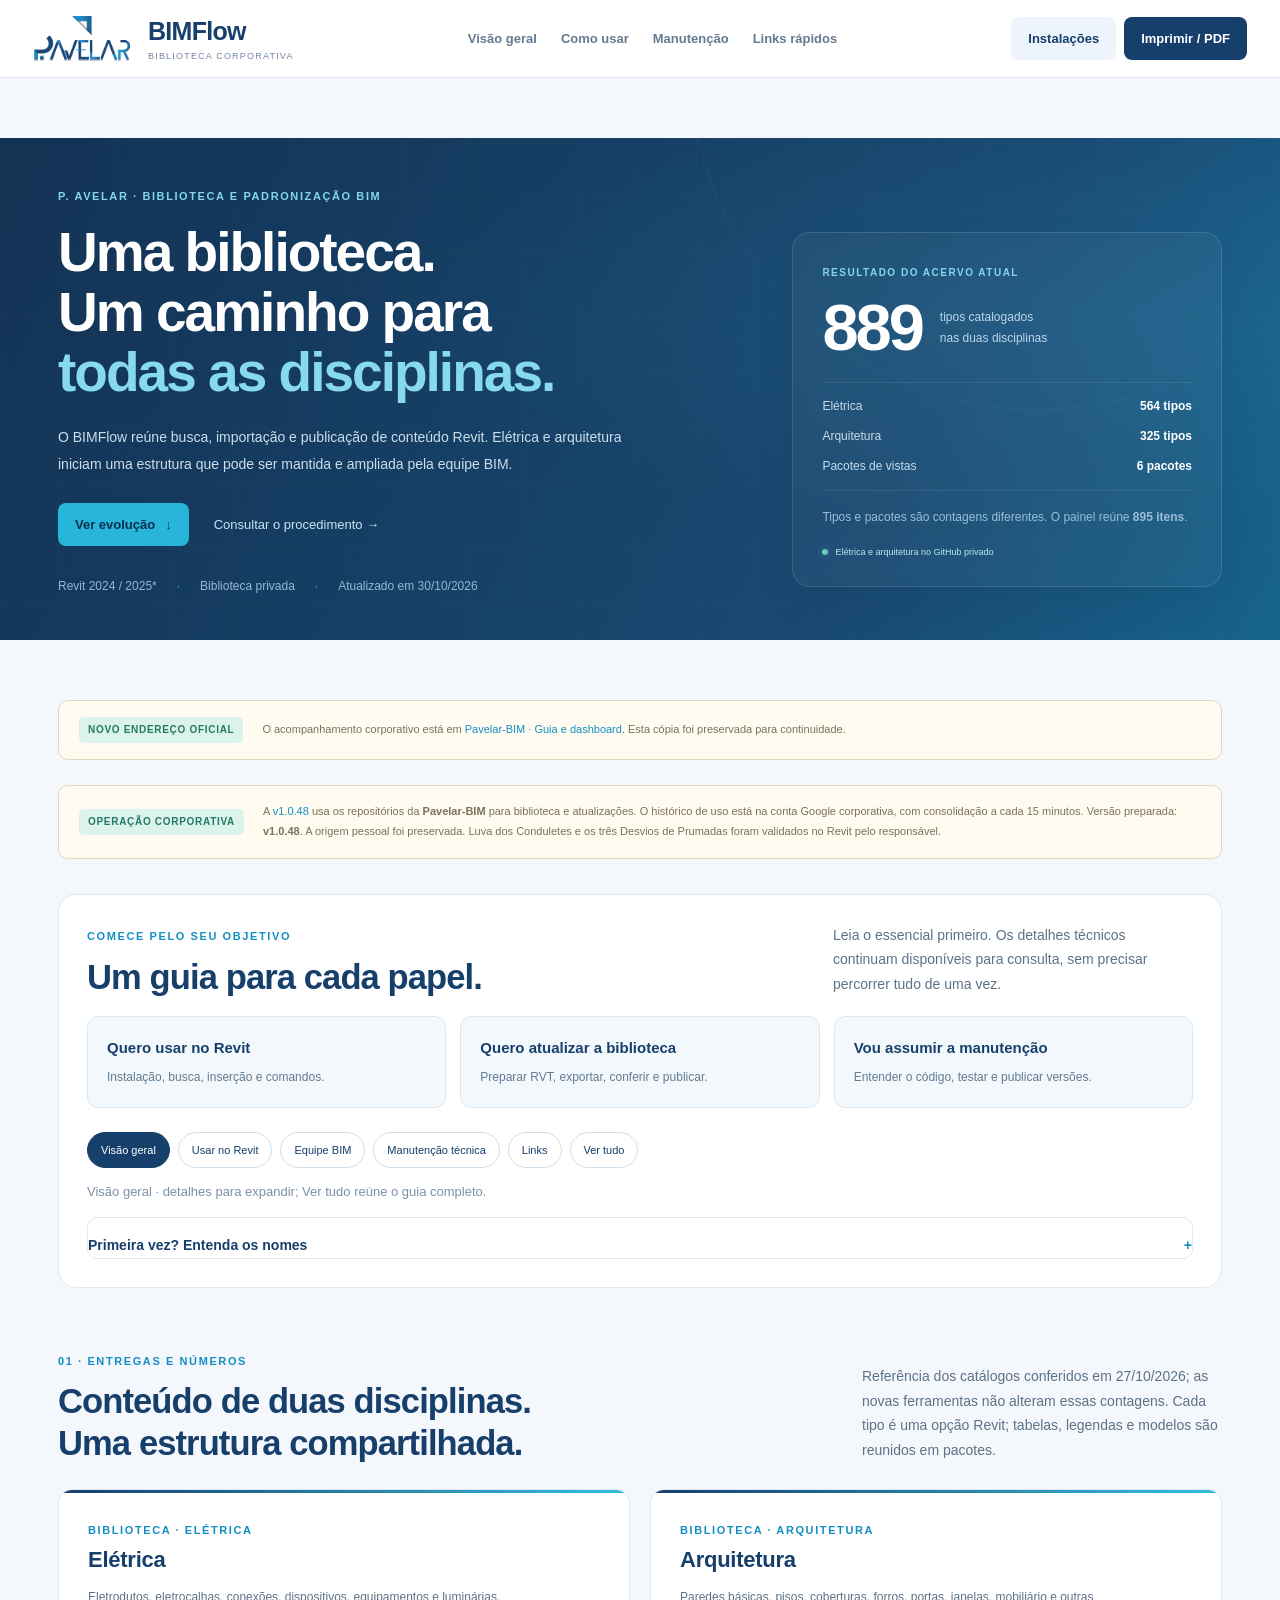
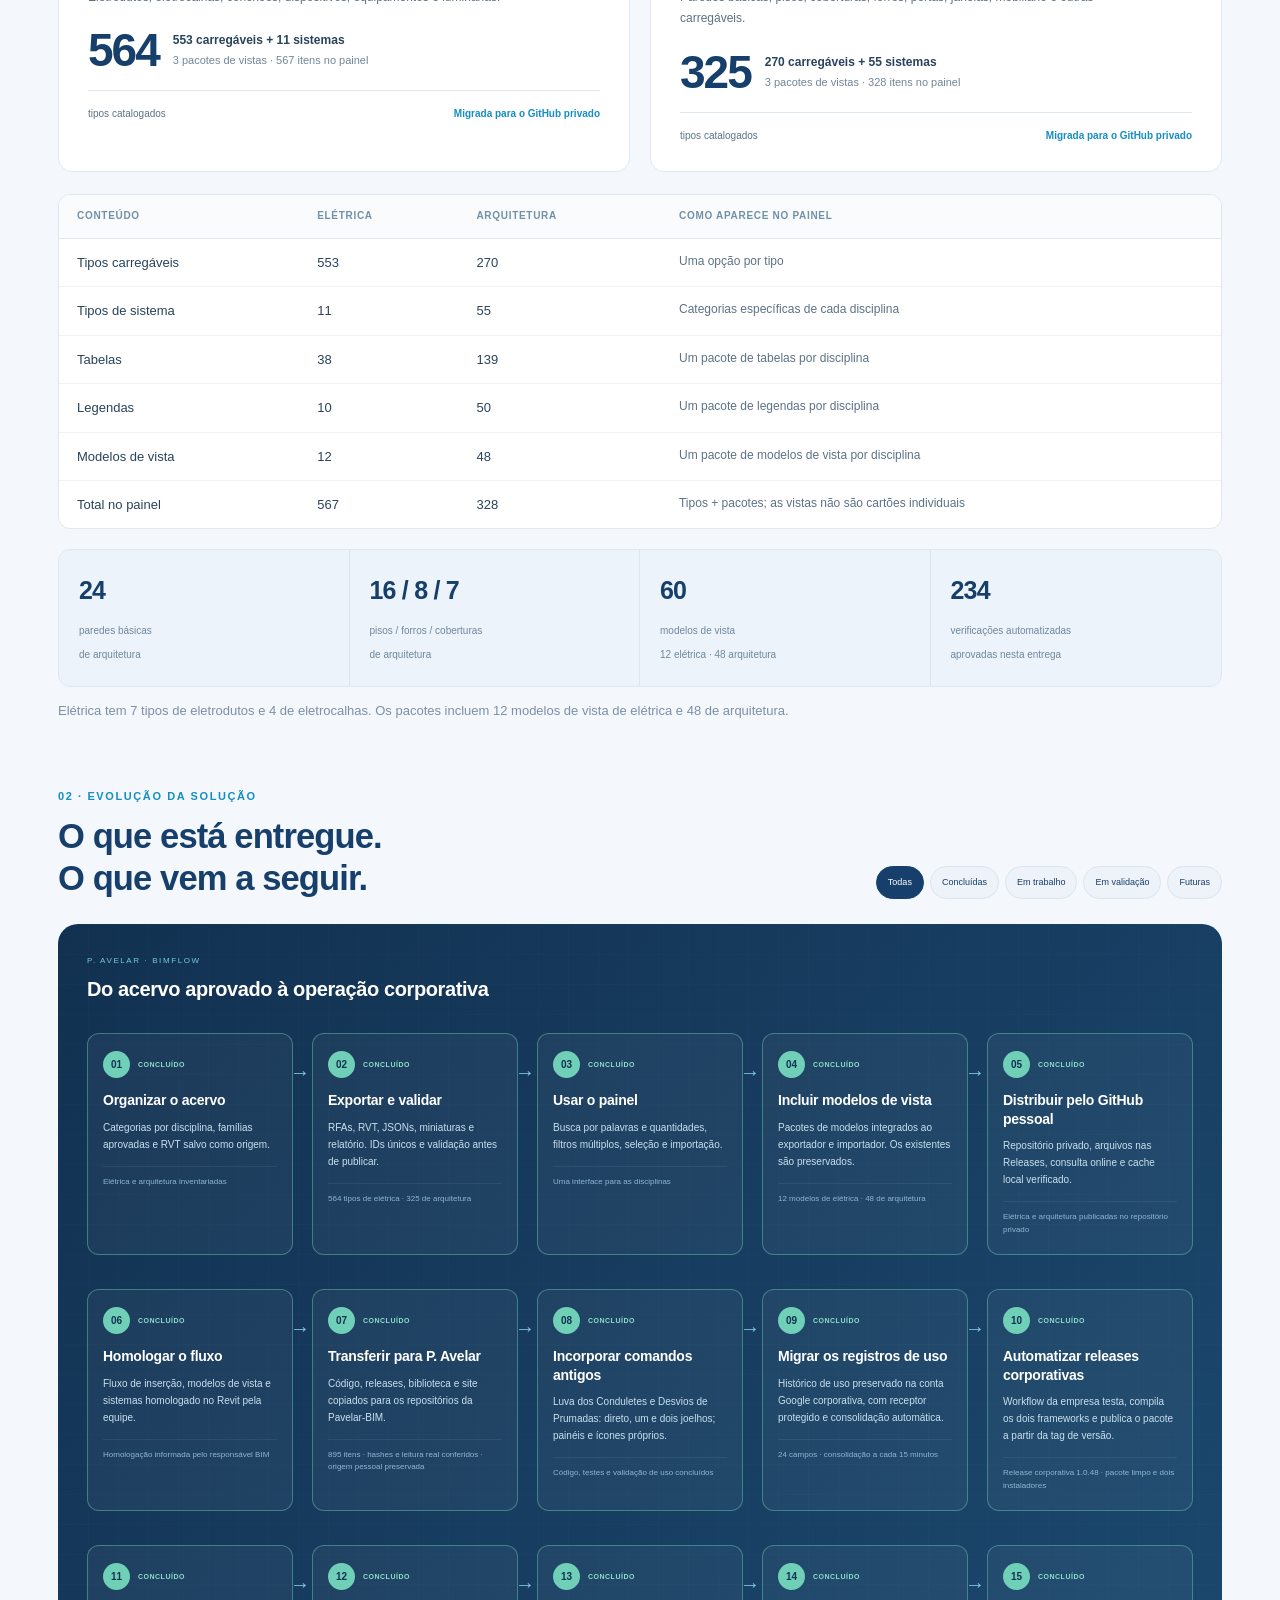
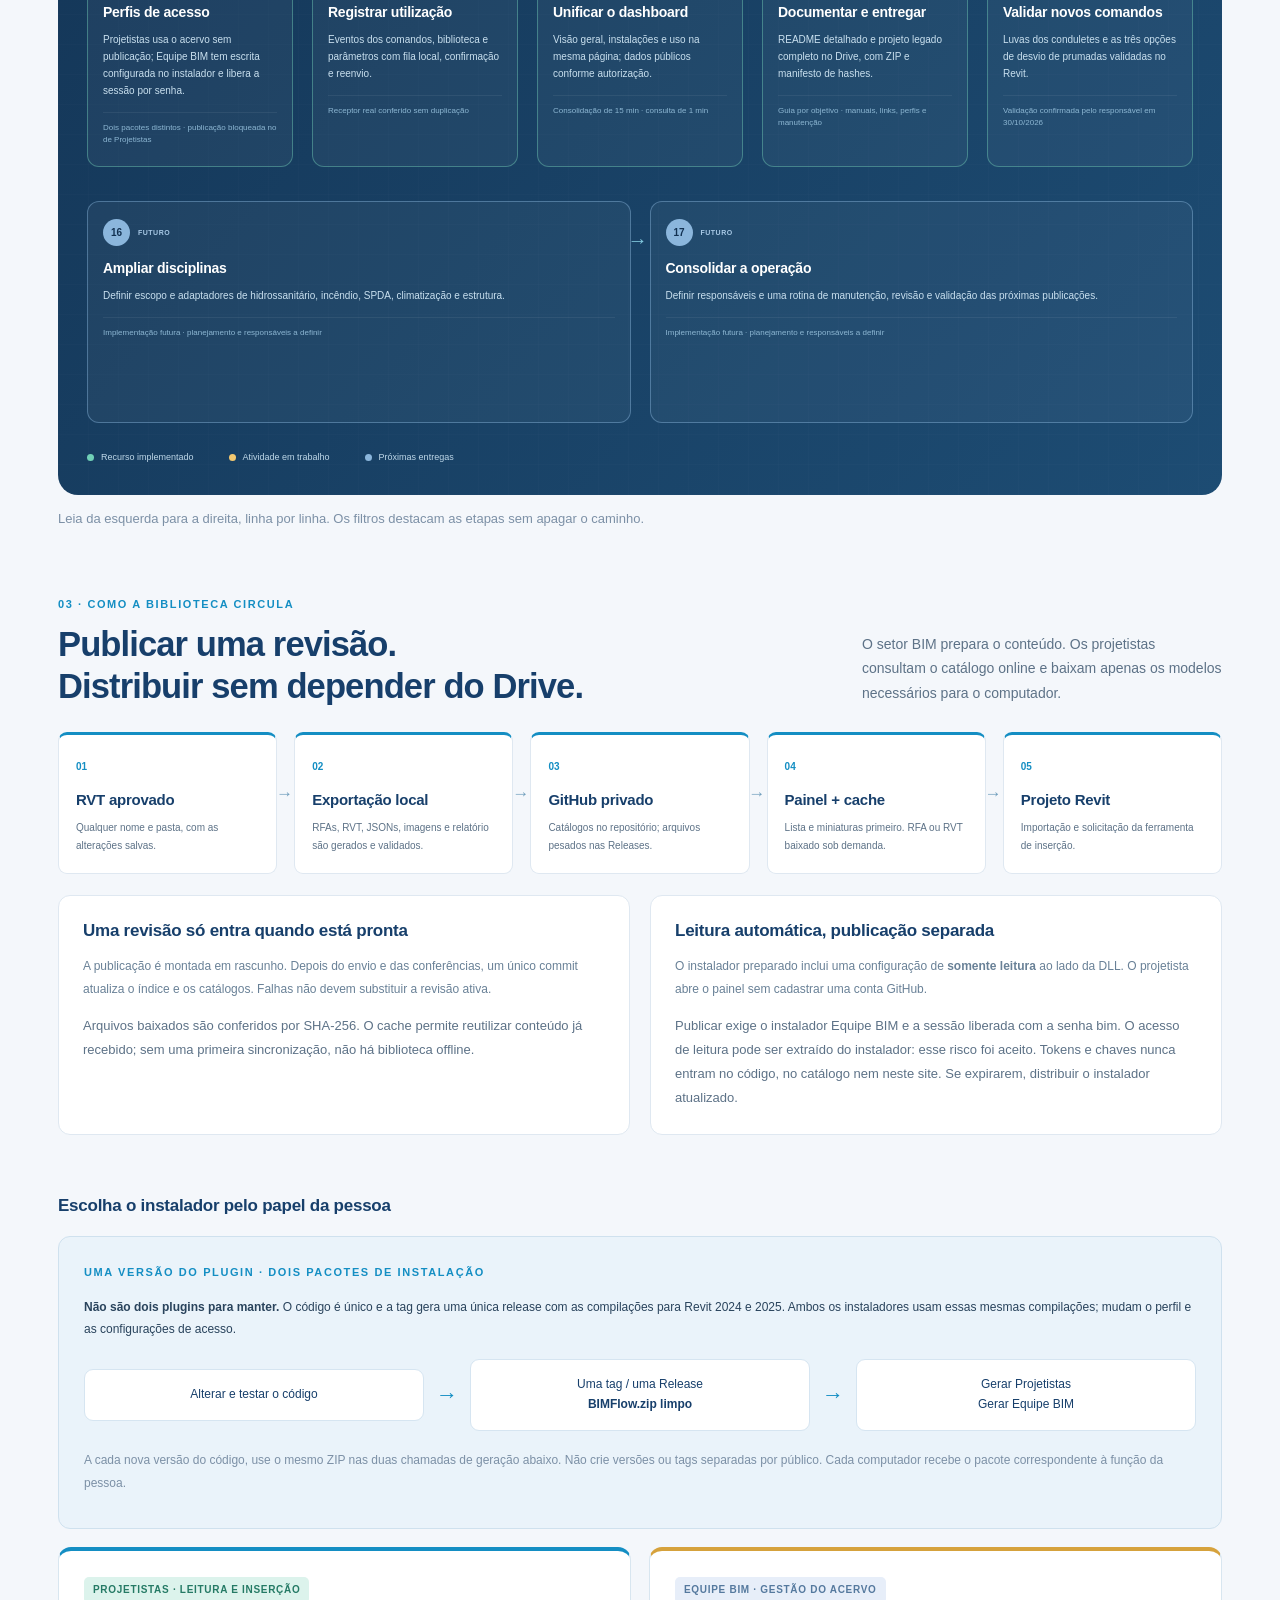
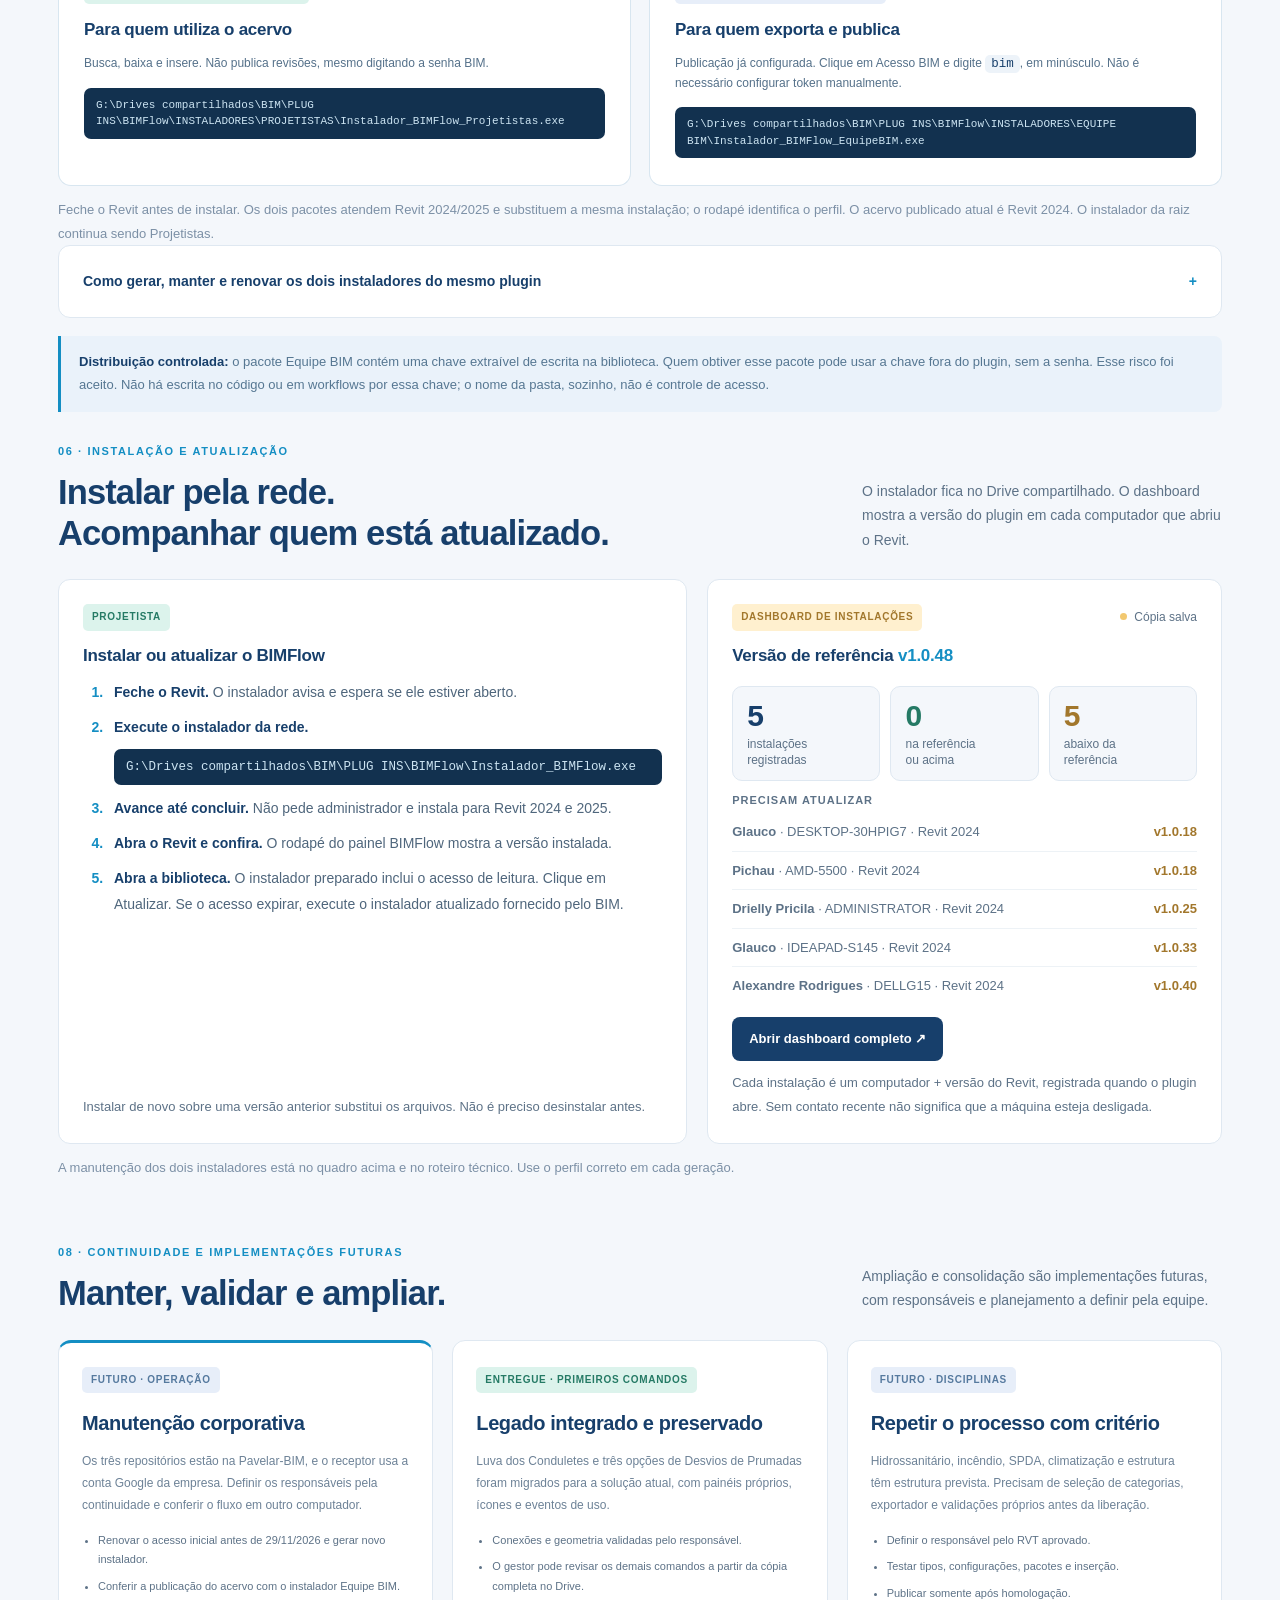
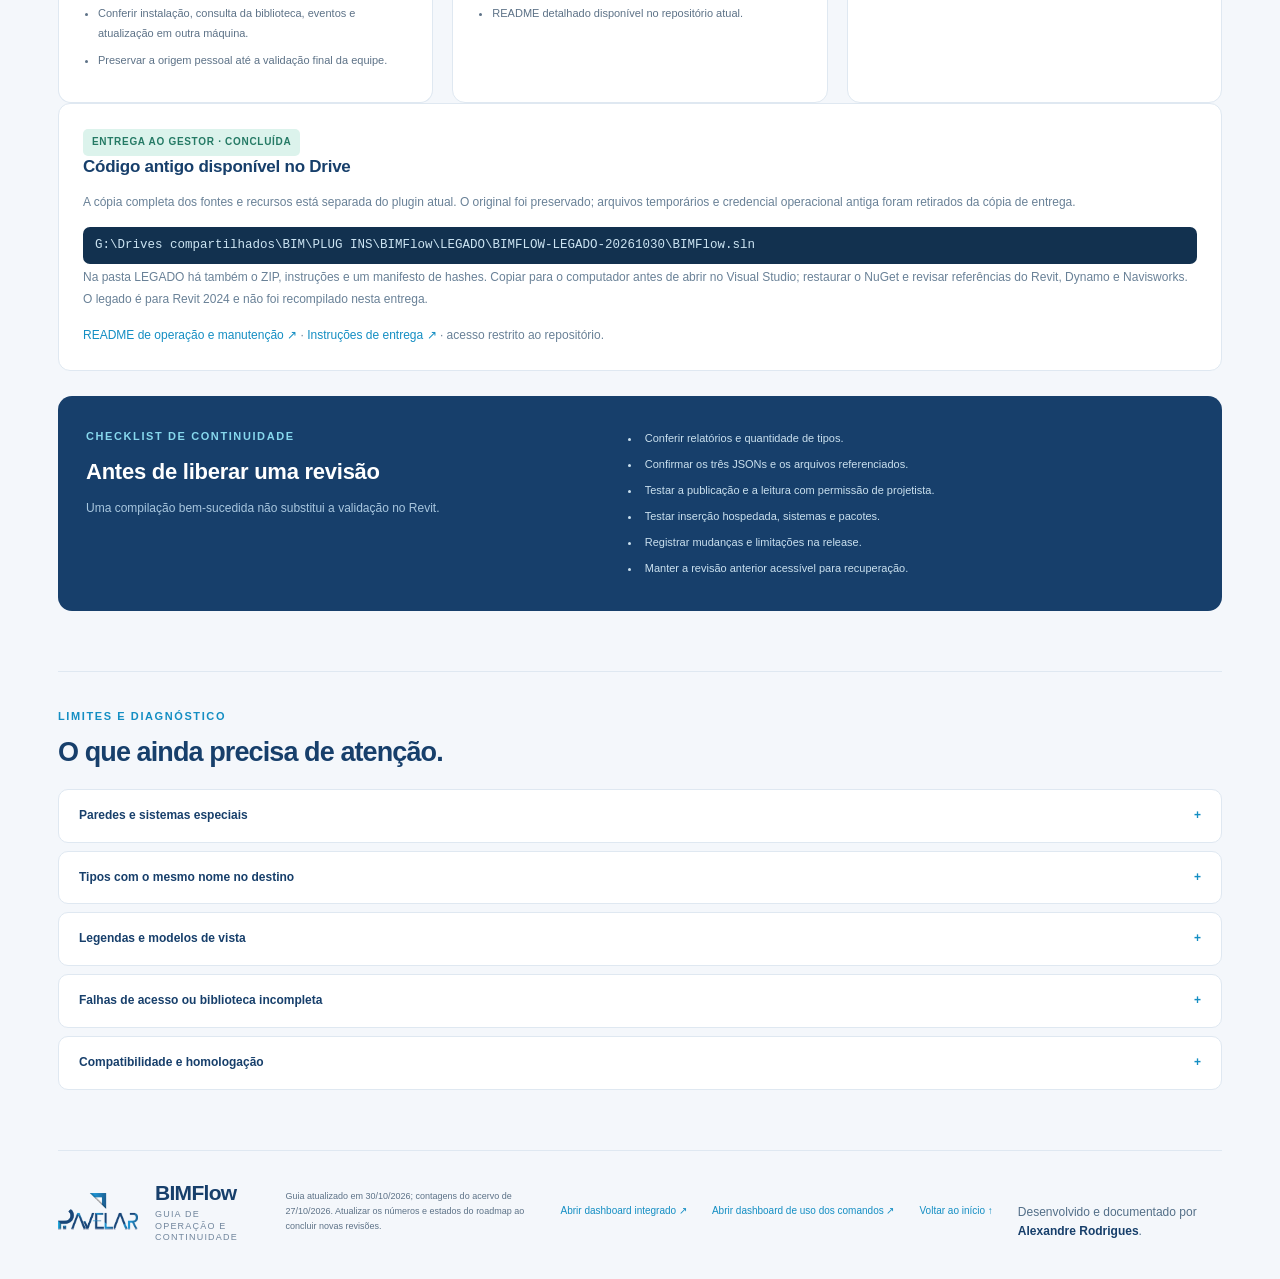
==== commit 0cc6f5fd: "Documentar quando gerar cada instalador sem duplicar versoes" ====
--- a/index.html
+++ b/index.html
@@ -1,5 +1,5 @@
 <!doctype html>
-<html lang="pt-BR"><head><meta charset="utf-8"><meta name="viewport" content="width=device-width,initial-scale=1"><meta name="description" content="Guia de operação e continuidade do BIMFlow: biblioteca P. Avelar, arquitetura, elétrica, publicação no GitHub e próximos passos."><meta name="theme-color" content="#173f6b"><title>BIMFlow · P. Avelar | Guia da biblioteca</title><link rel="stylesheet" href="guia/estilo.css?v=20261030-perfis48"></head><body>
+<html lang="pt-BR"><head><meta charset="utf-8"><meta name="viewport" content="width=device-width,initial-scale=1"><meta name="description" content="Guia de operação e continuidade do BIMFlow: biblioteca P. Avelar, arquitetura, elétrica, publicação no GitHub e próximos passos."><meta name="theme-color" content="#173f6b"><title>BIMFlow · P. Avelar | Guia da biblioteca</title><link rel="stylesheet" href="guia/estilo.css?v=20261030-perfis48c"></head><body>
 <header><div class="topbar"><a class="brand" href="#inicio"><img src="guia/pavelar-logo.png" alt="P. Avelar"><span>BIMFlow<small>BIBLIOTECA CORPORATIVA</small></span></a><nav aria-label="Navegação principal"><a href="#inicio">Visão geral</a><a href="#manual-comandos">Como usar</a><a href="#assumir-manutencao">Manutenção</a><a href="#links-rapidos">Links rápidos</a></nav><div class="top-actions"><a class="button light" href="#instalacao">Instalações</a><button class="button" id="imprimir">Imprimir / PDF</button></div></div></header>
 <section class="hero" id="inicio"><div class="hero-grid" aria-hidden="true"></div><div class="hero-inner"><div class="eyebrow">P. AVELAR · BIBLIOTECA E PADRONIZAÇÃO BIM</div><div class="hero-columns"><div><h1>Uma biblioteca.<br>Um caminho para<br><em>todas as disciplinas.</em></h1><p>O BIMFlow reúne busca, importação e publicação de conteúdo Revit. Elétrica e arquitetura iniciam uma estrutura que pode ser mantida e ampliada pela equipe BIM.</p><div class="hero-actions"><a class="button cyan" href="#roadmap">Ver evolução <span>↓</span></a><a class="hero-link" href="#operacao">Consultar o procedimento →</a></div><div class="hero-meta"><span>Revit 2024 / 2025*</span><span>Biblioteca privada</span><span id="data-atualizacao">Atualizado em 30/10/2026</span></div></div><aside class="hero-summary"><span class="eyebrow">RESULTADO DO ACERVO ATUAL</span><div class="hero-total"><strong id="total-tipos">889</strong><span>tipos catalogados<br>nas duas disciplinas</span></div><div class="hero-breakdown"><div><span>Elétrica</span><b>564 tipos</b></div><div><span>Arquitetura</span><b>325 tipos</b></div><div><span>Pacotes de vistas</span><b>6 pacotes</b></div></div><p>Tipos e pacotes são contagens diferentes. O painel reúne <b id="total-itens">895 itens</b>.</p><div class="hero-state"><i></i><span>Elétrica e arquitetura no GitHub privado</span></div></aside></div></div></section>
 <main><div class="release-note"><span class="pill done">NOVO ENDEREÇO OFICIAL</span><p>O acompanhamento corporativo está em <a href="https://pavelar-bim.github.io/bimflow-acompanhamento/">Pavelar-BIM · Guia e dashboard</a>. Esta cópia foi preservada para continuidade.</p></div><div class="release-note"><span class="pill done">OPERAÇÃO CORPORATIVA</span><p>A <a id="release-atual" href="https://github.com/Pavelar-BIM/BIMFlow/releases/tag/v1.0.48">v1.0.48</a> usa os repositórios da <b>Pavelar-BIM</b> para biblioteca e atualizações. O histórico de uso está na conta Google corporativa, com consolidação a cada 15 minutos. Versão preparada: <b id="versao-preparada">v1.0.48</b>. A origem pessoal foi preservada. Luva dos Conduletes e os três Desvios de Prumadas foram validados no Revit pelo responsável.</p></div>
@@ -7,8 +7,8 @@
 <section id="roadmap"><div class="section-heading"><div><span class="eyebrow">02 · EVOLUÇÃO DA SOLUÇÃO</span><h2>O que está entregue.<br>O que vem a seguir.</h2></div><div class="status-filters" aria-label="Destacar etapas por situação"><button data-filter="todos" aria-pressed="true">Todas</button><button data-filter="concluido" aria-pressed="false">Concluídas</button><button data-filter="andamento" aria-pressed="false">Em trabalho</button><button data-filter="validacao" aria-pressed="false">Em validação</button><button data-filter="futuro" aria-pressed="false">Futuras</button></div></div><div class="roadmap-surface"><div class="roadmap-caption"><span>P. AVELAR · BIMFLOW</span><b>Do acervo aprovado à operação corporativa</b></div><div id="roadmap-steps" class="roadmap-chain"></div><div class="flow-legend"><span><i class="green"></i> Recurso implementado</span><span><i class="amber"></i> Atividade em trabalho</span><span><i class="blue"></i> Próximas entregas</span></div></div><p id="filter-note" class="caption" aria-live="polite">Leia da esquerda para a direita, linha por linha. Os filtros destacam as etapas sem apagar o caminho.</p></section>
 <section id="fluxo"><div class="section-heading"><div><span class="eyebrow">03 · COMO A BIBLIOTECA CIRCULA</span><h2>Publicar uma revisão.<br>Distribuir sem depender do Drive.</h2></div><p>O setor BIM prepara o conteúdo. Os projetistas consultam o catálogo online e baixam apenas os modelos necessários para o computador.</p></div><div class="process-flow"><article><span>01</span><h3>RVT aprovado</h3><p>Qualquer nome e pasta, com as alterações salvas.</p></article><article><span>02</span><h3>Exportação local</h3><p>RFAs, RVT, JSONs, imagens e relatório são gerados e validados.</p></article><article><span>03</span><h3>GitHub privado</h3><p>Catálogos no repositório; arquivos pesados nas Releases.</p></article><article><span>04</span><h3>Painel + cache</h3><p>Lista e miniaturas primeiro. RFA ou RVT baixado sob demanda.</p></article><article><span>05</span><h3>Projeto Revit</h3><p>Importação e solicitação da ferramenta de inserção.</p></article></div><div class="two-col"><div class="card"><h3>Uma revisão só entra quando está pronta</h3><p>A publicação é montada em rascunho. Depois do envio e das conferências, um único commit atualiza o índice e os catálogos. Falhas não devem substituir a revisão ativa.</p><p class="muted">Arquivos baixados são conferidos por SHA-256. O cache permite reutilizar conteúdo já recebido; sem uma primeira sincronização, não há biblioteca offline.</p></div><div class="card"><h3>Leitura automática, publicação separada</h3><p>O instalador preparado inclui uma configuração de <b>somente leitura</b> ao lado da DLL. O projetista abre o painel sem cadastrar uma conta GitHub.</p><p class="muted">Publicar exige o instalador Equipe BIM e a sessão liberada com a senha bim. O acesso de leitura pode ser extraído do instalador: esse risco foi aceito. Tokens e chaves nunca entram no código, no catálogo nem neste site. Se expirarem, distribuir o instalador atualizado.</p></div></div></section>
 <section id="interface"><div class="section-heading"><div><span class="eyebrow">04 · INTERFACE E COMANDOS</span><h2>Uma entrada para buscar.<br>Uma rotina para manter.</h2></div><p>O painel concentra busca e importação. Os comandos de gestão ficam separados das ferramentas de padronização.</p></div><figure class="ribbon-figure"><img src="guia/ribbon-atual.svg" alt="Ribbon BIMFlow v1.0.48 com Biblioteca, Gestão, Padronização, Elétrica, Hidrossanitário e Acesso"><figcaption>Representação da ribbon preparada no código v1.0.48, usando os ícones reais. Os comandos de gestão ficam visíveis apenas no perfil Equipe BIM.</figcaption></figure><div class="table-card"><table><thead><tr><th>Painel</th><th>Comando</th><th>Finalidade</th></tr></thead><tbody><tr><td>Biblioteca</td><td>Biblioteca BIMFlow</td><td>Buscar, filtrar, selecionar, importar e iniciar a inserção do conteúdo.</td></tr><tr><td>Gestão da biblioteca</td><td>Exportar Catálogo</td><td>Preparar a disciplina e, opcionalmente, publicar a revisão no GitHub.</td></tr><tr><td>Gestão da biblioteca</td><td>Publicar Biblioteca</td><td>Enviar um pacote local já exportado, sem processar o RVT novamente.</td></tr><tr><td>Padronização</td><td>Parâmetros de Folhas</td><td>Carregar ou verificar os parâmetros compartilhados corporativos de folhas.</td></tr><tr><td>Elétrica</td><td>Luva dos Conduletes</td><td>Ajustar a visibilidade das luvas conforme as conexões dos conduletes selecionados.</td></tr><tr><td>Hidrossanitário</td><td>Desvios de Prumadas ▾</td><td>Escolher desvio direto, com um joelho ou com dois joelhos; selecionar as tubulações no projeto.</td></tr><tr><td>Acesso</td><td>Acesso BIM / Encerrar BIM</td><td>Iniciar como Projetista e liberar ferramentas de gestão para a Equipe BIM. A senha é uma barreira operacional; o instalador Equipe BIM já contém o acesso de publicação, separado da leitura.</td></tr></tbody></table></div><div class="two-col interface-block"><div><h3>O painel evita etapas repetidas</h3><ul class="check-list"><li>Busca por nomes, palavras e quantidades, combinada com filtros de disciplina e categoria.</li><li>Importação individual, por seleção ou de todos os resultados filtrados.</li><li>Reutilização de tipos já existentes no projeto, com validações dos sistemas suportados.</li><li>Pacotes de tabelas, legendas e modelos de vista.</li><li>Acesso de leitura instalado e indicação de catálogo sincronizado ou cache offline.</li></ul><div class="note"><b>Modelos de vista:</b> são importados como modelos; não são aplicados automaticamente às vistas existentes. Modelos com mesmo nome e tipo no destino são preservados.</div></div><figure><img id="painel-imagem" class="panel-image" src="guia/painel-online.png" alt="Prévia da interface BIMFlow com disciplinas e categorias da biblioteca"><figcaption>Prévia renderizada a partir da interface preparada e dos catálogos reais. Interface atualizada com cabeçalho de sincronização, categorias recolhíveis e identificação da disciplina.</figcaption></figure></div><details class="card"><summary>Conferir uma exportação sem publicar · prévia local</summary><p>Exportar Catálogo com a publicação desmarcada → Prévia local → conferir e testar → Publicar Biblioteca → Voltar ao GitHub → Atualizar.</p><p>A prévia lê <code>%LOCALAPPDATA%\BIMFlow\Exportacoes\DISCIPLINA\VERSAO</code> deste computador. Não faz upload, não exige credencial e não altera a biblioteca publicada. O painel volta a iniciar no GitHub ao reabrir o Revit.</p><figure><img class="panel-image" src="guia/previa-local-144.png" alt="Prévia local BIMFlow com aviso de conteúdo de trabalho e botão Voltar ao GitHub"><figcaption>Imagem de referência da prévia local: origem identificada, exportação elétrica com 567 itens. Na versão atual, o rodapé também identifica Projetistas ou Equipe BIM. Para conferir mudanças de tipos, usar projeto de teste vazio.</figcaption></figure></details><details class="video-details"><summary>Ver demonstração do piloto elétrico</summary><video controls autoplay muted loop playsinline preload="metadata"><source data-src="demonstracao-bimflow.mp4" type="video/mp4"></video><p class="caption">Gravação do piloto anterior à integração GitHub. Serve como referência do fluxo de busca e inserção; os rótulos e comandos atuais estão descritos acima.</p></details></section>
-<section id="operacao"><div class="section-heading"><div><span class="eyebrow">05 · PROCEDIMENTO DE OPERAÇÃO</span><h2>Quem faz o quê.</h2></div><p>Use os procedimentos abaixo para trabalhar no projeto, atualizar o acervo e manter a solução.</p></div><p><a href="#manual-comandos">Ver manual de cada comando e exemplo completo de exportação →</a></p><div class="role-tabs" role="tablist" aria-label="Procedimentos por perfil"><button id="tab-projetista" role="tab" data-role="projetista" aria-selected="true" aria-controls="role-projetista">Projetista</button><button id="tab-bim" role="tab" data-role="bim" aria-selected="false" aria-controls="role-bim">Setor BIM</button><button id="tab-manutencao" role="tab" data-role="manutencao" aria-selected="false" aria-controls="role-manutencao">Manutenção</button></div><div id="role-projetista" class="role-panel" role="tabpanel" aria-labelledby="tab-projetista"><ol class="numbered"><li><b>Instalar e acessar.</b> Fechar o Revit, rodar o <a href="#instalacao">instalador da rede</a> e conferir a versão no rodapé. O pacote preparado já inclui o acesso de leitura.</li><li><b>Sincronizar.</b> Abrir o projeto e clicar em Atualizar no painel. Conferir as disciplinas disponíveis.</li><li><b>Buscar e inserir.</b> Combinar texto e filtros. Ao clicar em Inserir, o plugin baixa o conteúdo necessário, importa e solicita a ferramenta nativa de criação.</li><li><b>Trabalhar com pacotes.</b> Importar tabelas, legendas ou modelos de vista. Aplicar modelos às vistas pelo Revit.</li></ol><p class="muted">Se o tipo exigir hospedeiro, vista compatível ou desenho de contorno, o Revit solicitará essa interação. O painel não elimina essas condições de criação.</p></div><div id="role-bim" class="role-panel" role="tabpanel" aria-labelledby="tab-bim" hidden><ol class="numbered"><li><b>Liberar a gestão.</b> Usar o painel Acesso para ativar Equipe BIM. A senha operacional é informada pelo responsável; ela não substitui a permissão de escrita do GitHub.</li><li><b>Curar o RVT.</b> Carregar as famílias aprovadas, revisar nomes e tipos, tabelas, legendas e modelos. Salvar as alterações.</li><li><b>Escolher a disciplina.</b> Executar Exportar Catálogo. O RVT pode ter qualquer nome e estar em qualquer pasta acessível.</li><li><b>Preparar e conferir.</b> Aguardar a coleta e validar o relatório. Tipos sem instâncias também são inventariados. Genéricos exigem prefixo ELD- ou ARQ- conforme a disciplina.</li><li><b>Conferir antes de publicar.</b> Com a publicação desmarcada na exportação, clicar em Prévia local no painel. Atualizar relê os arquivos deste computador. Testar em projeto vazio: tipos já existentes são preservados.</li><li><b>Publicar.</b> Manter a opção de publicação no GitHub marcada ou usar Publicar Biblioteca sobre um pacote local pronto.</li><li><b>Homologar e comunicar.</b> Depois de publicar, clicar em Voltar ao GitHub e Atualizar. Testar em um projeto de destino e informar a revisão liberada à equipe.</li></ol><p class="muted">A publicação exige credencial com permissão de escrita. Se o envio falhar, o pacote local pode ser reenviado; não é necessário repetir toda a exportação.</p></div><div id="role-manutencao" class="role-panel" role="tabpanel" aria-labelledby="tab-manutencao" hidden><ol class="numbered"><li><b>Obter o código.</b> Clonar o repositório do plugin e abrir BIMFlow/BIMFlow.sln. As classes estão separadas em Commands, Models, Services e UI.</li><li><b>Executar as verificações.</b> Compilar em Release para net48/Revit 2024 e net8.0-windows/Revit 2025. Executar o projeto BIMFlow.Library.Tests.</li><li><b>Homologar no Revit.</b> Testar exportação, publicação, leitura, importação e inserção. Não considerar a compilação como homologação funcional.</li><li><b>Versionar e publicar.</b> Atualizar a versão do projeto e as notas da release. O workflow de publicação do plugin é disparado por uma tag v*.</li><li><b>Distribuir.</b> Conferir o BIMFlow.zip da release. Fechar o Revit antes de substituir os arquivos instalados; manter backup da versão anterior.</li></ol><p class="muted">A release do plugin e as revisões da biblioteca são independentes. Publicar uma DLL não atualiza os catálogos e publicar famílias não troca a DLL dos usuários.</p></div></section>
-<section id="instalacao"><div class="installer-choice"><h3>Escolha o instalador pelo papel da pessoa</h3><div class="installer-profiles"><article><span class="pill done">PROJETISTAS · LEITURA E INSERÇÃO</span><h3>Para quem utiliza o acervo</h3><p>Busca, baixa e insere. Não publica revisões, mesmo digitando a senha BIM.</p><code class="path">G:\Drives compartilhados\BIM\PLUG INS\BIMFlow\INSTALADORES\PROJETISTAS\Instalador_BIMFlow_Projetistas.exe</code></article><article><span class="pill planned">EQUIPE BIM · GESTÃO DO ACERVO</span><h3>Para quem exporta e publica</h3><p>Publicação já configurada. Clique em Acesso BIM e digite <code>bim</code>, em minúsculo. Não é necessário configurar token manualmente.</p><code class="path">G:\Drives compartilhados\BIM\PLUG INS\BIMFlow\INSTALADORES\EQUIPE BIM\Instalador_BIMFlow_EquipeBIM.exe</code></article></div><p class="caption">Feche o Revit antes de instalar. Os dois pacotes atendem Revit 2024/2025 e substituem a mesma instalação; o rodapé identifica o perfil. O acervo publicado atual é Revit 2024. O instalador da raiz continua sendo Projetistas.</p><details class="card"><summary>Como manter e renovar os dois pacotes</summary><ol><li>Publique a versão do código por tag e confira o ZIP limpo em Releases.</li><li>No Windows do mantenedor, configure leitura, ingestão de uso e a chave exclusiva de publicação BIM protegidas por DPAPI.</li><li>Execute Gerar-Corporativo.ps1 duas vezes, com o mesmo ZIP e o clone atualizado: uma para cada perfil.</li><li>Confira os arquivos gerados e distribua cada um ao seu público. A BASE fica local; compartilhar somente os EXEs.</li><li>Renove os acessos antes de 29/11/2026 e gere novamente os pacotes correspondentes. O ZIP de atualização preserva o perfil e não injeta a chave nova sozinho.</li></ol><pre><code>.\Gerar-Corporativo.ps1 -Pacote '.\PACOTES\BIMFlow-v1.0.48.zip' -CodigoFonte 'C:\BIM\BIMFlow' -Perfil Projetistas -Publicar
+<section id="operacao"><div class="section-heading"><div><span class="eyebrow">05 · PROCEDIMENTO DE OPERAÇÃO</span><h2>Quem faz o quê.</h2></div><p>Use os procedimentos abaixo para trabalhar no projeto, atualizar o acervo e manter a solução.</p></div><p><a href="#manual-comandos">Ver manual de cada comando e exemplo completo de exportação →</a></p><div class="role-tabs" role="tablist" aria-label="Procedimentos por perfil"><button id="tab-projetista" role="tab" data-role="projetista" aria-selected="true" aria-controls="role-projetista">Projetista</button><button id="tab-bim" role="tab" data-role="bim" aria-selected="false" aria-controls="role-bim">Setor BIM</button><button id="tab-manutencao" role="tab" data-role="manutencao" aria-selected="false" aria-controls="role-manutencao">Manutenção</button></div><div id="role-projetista" class="role-panel" role="tabpanel" aria-labelledby="tab-projetista"><ol class="numbered"><li><b>Instalar e acessar.</b> Fechar o Revit, rodar o <a href="#instalacao">instalador da rede</a> e conferir a versão no rodapé. O pacote preparado já inclui o acesso de leitura.</li><li><b>Sincronizar.</b> Abrir o projeto e clicar em Atualizar no painel. Conferir as disciplinas disponíveis.</li><li><b>Buscar e inserir.</b> Combinar texto e filtros. Ao clicar em Inserir, o plugin baixa o conteúdo necessário, importa e solicita a ferramenta nativa de criação.</li><li><b>Trabalhar com pacotes.</b> Importar tabelas, legendas ou modelos de vista. Aplicar modelos às vistas pelo Revit.</li></ol><p class="muted">Se o tipo exigir hospedeiro, vista compatível ou desenho de contorno, o Revit solicitará essa interação. O painel não elimina essas condições de criação.</p></div><div id="role-bim" class="role-panel" role="tabpanel" aria-labelledby="tab-bim" hidden><ol class="numbered"><li><b>Liberar a gestão.</b> Usar o painel Acesso para ativar Equipe BIM. No instalador Equipe BIM, digite bim (minúsculo). A publicação já está configurada nesse pacote.</li><li><b>Curar o RVT.</b> Carregar as famílias aprovadas, revisar nomes e tipos, tabelas, legendas e modelos. Salvar as alterações.</li><li><b>Escolher a disciplina.</b> Executar Exportar Catálogo. O RVT pode ter qualquer nome e estar em qualquer pasta acessível.</li><li><b>Preparar e conferir.</b> Aguardar a coleta e validar o relatório. Tipos sem instâncias também são inventariados. Genéricos exigem prefixo ELD- ou ARQ- conforme a disciplina.</li><li><b>Conferir antes de publicar.</b> Com a publicação desmarcada na exportação, clicar em Prévia local no painel. Atualizar relê os arquivos deste computador. Testar em projeto vazio: tipos já existentes são preservados.</li><li><b>Publicar.</b> Manter a opção de publicação no GitHub marcada ou usar Publicar Biblioteca sobre um pacote local pronto.</li><li><b>Homologar e comunicar.</b> Depois de publicar, clicar em Voltar ao GitHub e Atualizar. Testar em um projeto de destino e informar a revisão liberada à equipe.</li></ol><p class="muted">A publicação exige credencial com permissão de escrita. Se o envio falhar, o pacote local pode ser reenviado; não é necessário repetir toda a exportação.</p></div><div id="role-manutencao" class="role-panel" role="tabpanel" aria-labelledby="tab-manutencao" hidden><ol class="numbered"><li><b>Obter o código.</b> Clonar o repositório do plugin e abrir BIMFlow/BIMFlow.sln. As classes estão separadas em Commands, Models, Services e UI.</li><li><b>Executar as verificações.</b> Compilar em Release para net48/Revit 2024 e net8.0-windows/Revit 2025. Executar o projeto BIMFlow.Library.Tests.</li><li><b>Homologar no Revit.</b> Testar exportação, publicação, leitura, importação e inserção. Não considerar a compilação como homologação funcional.</li><li><b>Versionar e publicar.</b> Atualizar a versão do projeto e as notas da release. O workflow de publicação do plugin é disparado por uma tag v*.</li><li><b>Distribuir.</b> Conferir o BIMFlow.zip da release. Fechar o Revit antes de substituir os arquivos instalados; manter backup da versão anterior.</li></ol><p class="muted">A release do plugin e as revisões da biblioteca são independentes. Publicar uma DLL não atualiza os catálogos e publicar famílias não troca a DLL dos usuários.</p></div></section>
+<section id="instalacao"><div class="installer-choice"><h3>Escolha o instalador pelo papel da pessoa</h3><div class="one-plugin"><span class="eyebrow">UMA VERSÃO DO PLUGIN · DOIS PACOTES DE INSTALAÇÃO</span><p><b>Não são dois plugins para manter.</b> O código é único e a tag gera uma única release com as compilações para Revit 2024 e 2025. Ambos os instaladores usam essas mesmas compilações; mudam o perfil e as configurações de acesso.</p><div class="package-pipeline"><span>Alterar e testar o código</span><b aria-hidden="true">→</b><span>Uma tag / uma Release<br><strong>BIMFlow.zip limpo</strong></span><b aria-hidden="true">→</b><span>Gerar Projetistas<br>Gerar Equipe BIM</span></div><p class="caption">A cada nova versão do código, use o mesmo ZIP nas duas chamadas de geração abaixo. Não crie versões ou tags separadas por público. Cada computador recebe o pacote correspondente à função da pessoa.</p></div><div class="installer-profiles"><article><span class="pill done">PROJETISTAS · LEITURA E INSERÇÃO</span><h3>Para quem utiliza o acervo</h3><p>Busca, baixa e insere. Não publica revisões, mesmo digitando a senha BIM.</p><code class="path">G:\Drives compartilhados\BIM\PLUG INS\BIMFlow\INSTALADORES\PROJETISTAS\Instalador_BIMFlow_Projetistas.exe</code></article><article><span class="pill planned">EQUIPE BIM · GESTÃO DO ACERVO</span><h3>Para quem exporta e publica</h3><p>Publicação já configurada. Clique em Acesso BIM e digite <code>bim</code>, em minúsculo. Não é necessário configurar token manualmente.</p><code class="path">G:\Drives compartilhados\BIM\PLUG INS\BIMFlow\INSTALADORES\EQUIPE BIM\Instalador_BIMFlow_EquipeBIM.exe</code></article></div><p class="caption">Feche o Revit antes de instalar. Os dois pacotes atendem Revit 2024/2025 e substituem a mesma instalação; o rodapé identifica o perfil. O acervo publicado atual é Revit 2024. O instalador da raiz continua sendo Projetistas.</p><details class="card"><summary>Como gerar, manter e renovar os dois instaladores do mesmo plugin</summary><h3>Quando preciso gerar novamente?</h3><div class="table-card"><table><thead><tr><th>O que mudou</th><th>O que fazer</th></tr></thead><tbody><tr><td>Código do plugin</td><td>Nova versão e uma tag; conferir a release e gerar os dois instaladores com o mesmo ZIP.</td></tr><tr><td>Token de leitura</td><td>Renovar e gerar os dois instaladores; não exige alteração do código só para trocar essa configuração.</td></tr><tr><td>Somente token de publicação</td><td>Gerar novamente o instalador Equipe BIM. O de Projetistas não contém essa chave.</td></tr><tr><td>Família ou catálogo</td><td>Exportar, conferir e publicar a biblioteca no Revit; não gera release do plugin nem exige reinstalar só por essa mudança.</td></tr><tr><td>Função da pessoa</td><td>Executar o instalador correto com Revit fechado. O perfil anterior é substituído; não instalar dois plugins paralelos.</td></tr></tbody></table></div><ol><li>Publique a versão do código por tag e confira o ZIP limpo em Releases.</li><li>No Windows do mantenedor, configure leitura, ingestão de uso e a chave exclusiva de publicação BIM protegidas por DPAPI.</li><li>Execute Gerar-Corporativo.ps1 duas vezes, com o mesmo ZIP e o clone atualizado: uma para cada perfil.</li><li>Confira os arquivos gerados e distribua cada um ao seu público. A BASE fica local; compartilhar somente os EXEs.</li><li>Renove os acessos antes de 29/11/2026 e gere novamente os pacotes correspondentes. O ZIP de atualização preserva o perfil e não injeta a chave nova sozinho.</li></ol><pre><code>.\Gerar-Corporativo.ps1 -Pacote '.\PACOTES\BIMFlow-v1.0.48.zip' -CodigoFonte 'C:\BIM\BIMFlow' -Perfil Projetistas -Publicar
 .\Gerar-Corporativo.ps1 -Pacote '.\PACOTES\BIMFlow-v1.0.48.zip' -CodigoFonte 'C:\BIM\BIMFlow' -Perfil EquipeBIM -Publicar</code></pre><p>O script cria pastas separadas para cada geração e não reutiliza uma BASE BIM no pacote de Projetistas. <a href="https://github.com/Pavelar-BIM/BIMFlow/blob/main/docs/INSTALADORES-POR-PERFIL.md">Procedimento completo no repositório privado ↗</a></p></details><div class="note"><b>Distribuição controlada:</b> o pacote Equipe BIM contém uma chave extraível de escrita na biblioteca. Quem obtiver esse pacote pode usar a chave fora do plugin, sem a senha. Esse risco foi aceito. Não há escrita no código ou em workflows por essa chave; o nome da pasta, sozinho, não é controle de acesso.</div></div><div class="section-heading"><div><span class="eyebrow">06 · INSTALAÇÃO E ATUALIZAÇÃO</span><h2>Instalar pela rede.<br>Acompanhar quem está atualizado.</h2></div><p>O instalador fica no Drive compartilhado. O dashboard mostra a versão do plugin em cada computador que abriu o Revit.</p></div>
 <div class="install-grid">
 <div class="card install-card"><span class="pill done">PROJETISTA</span><h3>Instalar ou atualizar o BIMFlow</h3><ol class="numbered compact"><li><b>Feche o Revit.</b> O instalador avisa e espera se ele estiver aberto.</li><li><b>Execute o instalador da rede.</b><code class="path">G:\Drives compartilhados\BIM\PLUG INS\BIMFlow\Instalador_BIMFlow.exe</code></li><li><b>Avance até concluir.</b> Não pede administrador e instala para Revit 2024 e 2025.</li><li><b>Abra o Revit e confira.</b> O rodapé do painel BIMFlow mostra a versão instalada.</li><li><b>Abra a biblioteca.</b> O instalador preparado inclui o acesso de leitura. Clique em Atualizar. Se o acesso expirar, execute o instalador atualizado fornecido pelo BIM.</li></ol><p class="muted">Instalar de novo sobre uma versão anterior substitui os arquivos. Não é preciso desinstalar antes.</p></div>
@@ -60,7 +60,7 @@
     "palavrasChave": ["alvenaria", "parede"]
   }]
 }</pre><p class="muted">Exemplo explicativo. Os IDs e os caminhos válidos são gerados pelo exportador; não usar este trecho como catálogo de produção.</p></details></section>
-<section id="manual-comandos"><div class="section-heading"><div><span class="eyebrow">MANUAL DE OPERAÇÃO · COMANDOS E PAINEL</span><h2>Quando usar.<br>Como executar. O que muda.</h2></div><p>Projetistas consultam e inserem; a equipe BIM prepara e publica o acervo. Abaixo estão os passos e o efeito de cada ação.</p></div><div class="architecture-flows"><article><span class="eyebrow">PROJETISTA</span><p>Projeto aberto → Biblioteca → busca/filtros → Inserir ou importar pacote</p></article><article><span class="eyebrow">EQUIPE BIM</span><p>Template/RVT aprovado → salvar → Exportar → Prévia → Publicar → Atualizar</p></article></div><div class="note"><b>Antes de exportar:</b> a pessoa cria um projeto a partir do template correto da disciplina e salva como RVT, ou abre uma biblioteca RVT existente. O comando não cria automaticamente esse projeto. A caixa de publicar ao final <b>vem marcada</b>: desmarque para revisar o pacote local antes de enviar ao GitHub.</div><details class="card"><summary>Biblioteca BIMFlow</summary><p><b>Quando usar:</b> Projetista · buscar e inserir conteúdo.</p><p>Abra um projeto editável e uma vista adequada. Clique em Biblioteca BIMFlow, busque por nome e use filtros de disciplina/categoria. Clique em Inserir no tipo desejado; o plugin baixa a RFA/RVT necessário, reutiliza tipos existentes quando compatíveis e solicita o modo de inserção quando a categoria permitir. Elementos hospedados ainda precisam de hospedeiro adequado. A importação em lote disponibiliza os tipos; não significa inserir uma instância de cada item automaticamente.</p></details><details class="card"><summary>Atualizar catálogo — no painel</summary><p><b>Quando usar:</b> Receber a revisão publicada.</p><p>Consulte novamente a biblioteca online após uma publicação do setor BIM. Limpe busca/filtros se desejar ver o acervo inteiro. Atualizar não exporta o RVT aberto e não envia alterações locais à nuvem. Com internet indisponível, somente uma revisão confirmada e íntegra já em cache pode ser utilizada.</p></details><details class="card"><summary>Acesso BIM / Encerrar BIM</summary><p><b>Quando usar:</b> Equipe BIM · liberar gestão nesta sessão.</p><p>Use Acesso BIM para a liberação operacional e Encerrar BIM ao concluir. A sessão também termina ao fechar o Revit. Senha da sessão: bim (minúscula). O pacote Equipe BIM já inclui publicação configurada; o de Projetistas permanece sem escrita. Os comandos de projetista permanecem no painel normal.</p></details><details class="card"><summary>Exportar Catálogo</summary><p><b>Quando usar:</b> Equipe BIM · preparar ou atualizar uma disciplina.</p><p>Prepare um projeto a partir do template correto da disciplina (Arquivo → Novo → Projeto e escolha o template), carregue/revise as famílias e vistas e salve como .rvt. Também pode usar uma biblioteca RVT já existente. Salve todas as alterações antes de exportar. O nome e a pasta da origem são livres. O comando usa o RVT salvo ativo; se não houver origem válida, abre um seletor de RVT existente e pode abri-lo para processar. Não cria automaticamente um projeto a partir de template. Selecione Arquitetura ou Elétrica na janela e confira o destino apresentado. Revise a caixa Publicar revisão no GitHub privado: vem marcada por padrão. Desmarque para conferir antes de disponibilizar à equipe. Confirme as quantidades e acompanhe a barra de progresso.</p></details><details class="card"><summary>O que a exportação produz</summary><p><b>Quando usar:</b> Resultado local · não confundir com a origem.</p><p>Lê os tipos elegíveis, inclusive sem instâncias; separa RFAs por família/categoria; inclui cópia do RVT salvo para sistemas e pacotes de vistas; gera miniaturas, palavras-chave, caminhos, IDs e os três catálogos: catalogo-carregaveis.json, catalogo-sistemas.json e catalogo-vistas.json. Produz IMAGENS, RELATÓRIOS e revisão recuperável em BACKUPS. A preparação fica em %LOCALAPPDATA%\BIMFlow\Exportacoes\DISCIPLINA\VERSAO. Exclui conteúdo fora do escopo e aplica as políticas da disciplina. Não converte automaticamente todo tipo de sistema do Revit nem muda a disciplina do modelo.</p></details><details class="card"><summary>Prévia local / Voltar ao GitHub</summary><p><b>Quando usar:</b> Equipe BIM · conferir sem publicar.</p><p>Depois de exportar sem publicação, ative Prévia local no painel. Confira nomes, imagens, categorias, relatórios e inserção em um projeto de teste. A prévia lê a exportação deste computador e não altera a revisão online. Corrigiu a família no RVT? Salve e exporte novamente antes de republicar. Após aprovação, publique e volte à origem GitHub no painel.</p></details><details class="card"><summary>Publicar Biblioteca</summary><p><b>Quando usar:</b> Equipe BIM · enviar uma exportação pronta.</p><p>Exporte primeiro a disciplina e versão neste computador. Instale o pacote Equipe BIM e libere a sessão com a senha bim; não precisa cadastrar token. Clique em Publicar Biblioteca, selecione a mesma disciplina e confirme o pacote local. O comando não reabre o template nem reexporta alterações do RVT: usa a última exportação local existente. Valida os arquivos e envia catálogos, imagens e RFAs/RVT às Releases do repositório corporativo; confirma a revisão pelo índice. Aguarde a confirmação. A equipe clica em Atualizar no painel para consultar a revisão nova. Se marcou publicar na janela de exportação e ela concluiu com sucesso, essa publicação já ocorreu; não é preciso repetir o segundo comando.</p></details><details class="card"><summary>Conexão GitHub</summary><p><b>Quando usar:</b> Equipe BIM · configurar publicação.</p><p>No instalador Equipe BIM, o acesso de publicação já está configurado. A configuração manual pertence somente ao modo legado. Projetistas recebem leitura pelo instalador e não precisam dessa credencial para consultar o catálogo. Não copie o token de escrita para o instalador, JSON do catálogo ou mensagens. Se o acesso de leitura expirar, peça o instalador atualizado.</p></details><details class="card"><summary>Parâmetros de Folhas</summary><p><b>Quando usar:</b> Padronização · preparar parâmetros corporativos.</p><p>Abra o projeto e execute o comando. Ele carrega/verifica os parâmetros compartilhados corporativos na categoria Folhas, utilizando o TXT distribuído com o plugin. Confira o resumo de adicionados, existentes e falhas. Não preenche automaticamente todos os valores dos carimbos. Preserve os GUIDs do arquivo de parâmetros.</p></details><details class="card"><summary>Luva dos Conduletes</summary><p><b>Quando usar:</b> Elétrica · ajustar representação das conexões.</p><p>Abra um projeto editável e execute Elétrica → Luva dos Conduletes. O comando analisa as instâncias elegíveis do projeto, não só a seleção. Ajusta os parâmetros Ligar Conector conforme as conexões reais dos conduletes. Não importa uma RFA de luva separada. Confira o resumo e o resultado visual; parâmetros ausentes ou somente leitura são informados.</p></details><details class="card"><summary>Desvios de Prumadas ▾</summary><p><b>Quando usar:</b> Hidrossanitário · conectar tubulações com desvio.</p><p>Abra um projeto editável, selecione os tubos ou indique-os quando solicitado. Escolha Direto, Um joelho ou Dois joelhos. Para agrupamento em lote, use Número da Prumada; as variantes com joelhos esperam dois tubos por grupo. Dependem de tipo de sistema, diâmetro, nível e conexões das preferências de roteamento. O comando pode ajustar extremidades e criar conexões; confira o modelo. Falha na operação desfaz o grupo de transações. As variantes são opções do mesmo menu, não instalações separadas.</p></details><details class="card"><summary>Verificar atualização</summary><p><b>Quando usar:</b> Manutenção da versão do plugin.</p><p>Consulta a release do plugin corporativo, não o catálogo de famílias. Se houver versão nova, baixa/verifica o pacote e agenda a troca para depois de fechar o Revit. Para a troca de token/configuração, use o novo instalador. Atualizar o plugin e Atualizar catálogo são ações diferentes.</p></details><details class="card"><summary>Exemplo completo: atualizar a arquitetura</summary><ol><li>Abra o template de arquitetura como novo projeto, ou o RVT aprovado da biblioteca. Revise famílias, sistemas e vistas; salve o RVT.</li><li>Acesso BIM → Exportar Catálogo → Arquitetura. Desmarque publicar para conferir antes.</li><li>Acompanhe a preparação de RFAs, RVT, imagens, três JSONs e relatórios no computador.</li><li>Use Prévia local e um projeto de teste. Se corrigir a origem, salve e exporte novamente.</li><li>Publicar Biblioteca → Arquitetura → confirmar o pacote local e usar o instalador Equipe BIM, com a sessão liberada. O envio inclui os arquivos pesados nas Releases privadas.</li><li>Após confirmação: Voltar ao GitHub → Atualizar. Projetistas consultam o catálogo e baixam arquivos sob demanda.</li></ol><p>Para elétrica, siga o mesmo procedimento com seu template/RVT e a disciplina Elétrica. Se publicou com sucesso ao final da exportação, não repita Publicar Biblioteca.</p></details><p><a href="https://github.com/Pavelar-BIM/BIMFlow/blob/main/docs/MANUAL-COMANDOS.md">Manual completo no repositório ↗</a> · acesso privado.</p></section><section id="assumir-manutencao"><div class="section-heading"><div><span class="eyebrow">CONTINUIDADE TÉCNICA · PASSO A PASSO</span><h2>Quem assumir sabe<br>por onde continuar.</h2></div><p>Do primeiro clone à próxima release: procedimentos separados para código, biblioteca e acompanhamento.</p></div><h3 class="subheading">Três repositórios. Três formas de atualizar.</h3><div class="table-card"><table><thead><tr><th>Repositório</th><th>O que guarda</th><th>Como atualizar</th></tr></thead><tbody><tr><td>BIMFlow · privado</td><td>Solução C#, WPF, comandos, regras, ícones, testes, scripts do instalador e documentação técnica.</td><td>Clonar e editar em branch, testar, revisar e mesclar na main. Alinhar versão e enviar tag numérica para gerar release; preparar instalador depois.</td></tr><tr><td>bimflow-biblioteca · privado</td><td>Índice e catálogos no Git; RFAs, RVTs e metadados empacotados nas Releases.</td><td>Pelo plugin: RVT salvo → Exportar → Prévia local → Publicar pelo pacote Equipe BIM. Não subir todos os binários por git add nem editar IDs/hashes manualmente.</td></tr><tr><td>bimflow-acompanhamento · público</td><td>HTML, CSS, imagens, números/status do fluxograma e frontend do dashboard.</td><td>Editar o site, conferir no navegador, enviar e mesclar na main. GitHub Pages publica. Não exige tag ou compilação da DLL.</td></tr></tbody></table></div><details class="card" open><summary>1. Acesso, clone e Visual Studio</summary><p>Use uma conta autorizada no GitHub, Visual Studio com .NET desktop/WPF, SDK .NET 8 e ferramentas .NET Framework 4.8. Revit 2024/2025 é usado na validação correspondente; Inno Setup 6 gera o instalador.</p><p>No Visual Studio, escolha Clonar um repositório e informe a URL. Ou execute no terminal:</p><pre><code>git clone https://github.com/Pavelar-BIM/BIMFlow.git
+<section id="manual-comandos"><div class="section-heading"><div><span class="eyebrow">MANUAL DE OPERAÇÃO · COMANDOS E PAINEL</span><h2>Quando usar.<br>Como executar. O que muda.</h2></div><p>Projetistas consultam e inserem; a equipe BIM prepara e publica o acervo. Abaixo estão os passos e o efeito de cada ação.</p></div><div class="architecture-flows"><article><span class="eyebrow">PROJETISTA</span><p>Projeto aberto → Biblioteca → busca/filtros → Inserir ou importar pacote</p></article><article><span class="eyebrow">EQUIPE BIM</span><p>Template/RVT aprovado → salvar → Exportar → Prévia → Publicar → Atualizar</p></article></div><div class="note"><b>Antes de exportar:</b> a pessoa cria um projeto a partir do template correto da disciplina e salva como RVT, ou abre uma biblioteca RVT existente. O comando não cria automaticamente esse projeto. A caixa de publicar ao final <b>vem marcada</b>: desmarque para revisar o pacote local antes de enviar ao GitHub.</div><details class="card"><summary>Biblioteca BIMFlow</summary><p><b>Quando usar:</b> Projetista · buscar e inserir conteúdo.</p><p>Abra um projeto editável e uma vista adequada. Clique em Biblioteca BIMFlow, busque por nome e use filtros de disciplina/categoria. Clique em Inserir no tipo desejado; o plugin baixa a RFA/RVT necessário, reutiliza tipos existentes quando compatíveis e solicita o modo de inserção quando a categoria permitir. Elementos hospedados ainda precisam de hospedeiro adequado. A importação em lote disponibiliza os tipos; não significa inserir uma instância de cada item automaticamente.</p></details><details class="card"><summary>Atualizar catálogo — no painel</summary><p><b>Quando usar:</b> Receber a revisão publicada.</p><p>Consulte novamente a biblioteca online após uma publicação do setor BIM. Limpe busca/filtros se desejar ver o acervo inteiro. Atualizar não exporta o RVT aberto e não envia alterações locais à nuvem. Com internet indisponível, somente uma revisão confirmada e íntegra já em cache pode ser utilizada.</p></details><details class="card"><summary>Acesso BIM / Encerrar BIM</summary><p><b>Quando usar:</b> Equipe BIM · liberar gestão nesta sessão.</p><p>Use Acesso BIM para a liberação operacional e Encerrar BIM ao concluir. A sessão também termina ao fechar o Revit. Senha da sessão: bim (minúscula). O pacote Equipe BIM já inclui publicação configurada; o de Projetistas permanece sem escrita. Os comandos de projetista permanecem no painel normal.</p></details><details class="card"><summary>Exportar Catálogo</summary><p><b>Quando usar:</b> Equipe BIM · preparar ou atualizar uma disciplina.</p><p>Prepare um projeto a partir do template correto da disciplina (Arquivo → Novo → Projeto e escolha o template), carregue/revise as famílias e vistas e salve como .rvt. Também pode usar uma biblioteca RVT já existente. Salve todas as alterações antes de exportar. O nome e a pasta da origem são livres. O comando usa o RVT salvo ativo; se não houver origem válida, abre um seletor de RVT existente e pode abri-lo para processar. Não cria automaticamente um projeto a partir de template. Selecione Arquitetura ou Elétrica na janela e confira o destino apresentado. Revise a caixa Publicar revisão no GitHub privado: vem marcada por padrão. Desmarque para conferir antes de disponibilizar à equipe. Confirme as quantidades e acompanhe a barra de progresso.</p></details><details class="card"><summary>O que a exportação produz</summary><p><b>Quando usar:</b> Resultado local · não confundir com a origem.</p><p>Lê os tipos elegíveis, inclusive sem instâncias; separa RFAs por família/categoria; inclui cópia do RVT salvo para sistemas e pacotes de vistas; gera miniaturas, palavras-chave, caminhos, IDs e os três catálogos: catalogo-carregaveis.json, catalogo-sistemas.json e catalogo-vistas.json. Produz IMAGENS, RELATÓRIOS e revisão recuperável em BACKUPS. A preparação fica em %LOCALAPPDATA%\BIMFlow\Exportacoes\DISCIPLINA\VERSAO. Exclui conteúdo fora do escopo e aplica as políticas da disciplina. Não converte automaticamente todo tipo de sistema do Revit nem muda a disciplina do modelo.</p></details><details class="card"><summary>Prévia local / Voltar ao GitHub</summary><p><b>Quando usar:</b> Equipe BIM · conferir sem publicar.</p><p>Depois de exportar sem publicação, ative Prévia local no painel. Confira nomes, imagens, categorias, relatórios e inserção em um projeto de teste. A prévia lê a exportação deste computador e não altera a revisão online. Corrigiu a família no RVT? Salve e exporte novamente antes de republicar. Após aprovação, publique e volte à origem GitHub no painel.</p></details><details class="card"><summary>Publicar Biblioteca</summary><p><b>Quando usar:</b> Equipe BIM · enviar uma exportação pronta.</p><p>Exporte primeiro a disciplina e versão neste computador. Instale o pacote Equipe BIM e libere a sessão com a senha bim; não precisa cadastrar token. Clique em Publicar Biblioteca, selecione a mesma disciplina e confirme o pacote local. O comando não reabre o template nem reexporta alterações do RVT: usa a última exportação local existente. Valida os arquivos e envia catálogos, imagens e RFAs/RVT às Releases do repositório corporativo; confirma a revisão pelo índice. Aguarde a confirmação. A equipe clica em Atualizar no painel para consultar a revisão nova. Se marcou publicar na janela de exportação e ela concluiu com sucesso, essa publicação já ocorreu; não é preciso repetir o segundo comando.</p></details><details class="card"><summary>Conexão GitHub</summary><p><b>Quando usar:</b> Conferir o perfil e o acesso instalado.</p><p>No instalador Equipe BIM, o acesso de publicação já está configurado. A configuração manual pertence somente ao modo legado. Projetistas recebem leitura pelo instalador e não precisam dessa credencial para consultar o catálogo. Não copie o token de escrita para o instalador, JSON do catálogo ou mensagens. Se o acesso de leitura expirar, peça o instalador atualizado.</p></details><details class="card"><summary>Parâmetros de Folhas</summary><p><b>Quando usar:</b> Padronização · preparar parâmetros corporativos.</p><p>Abra o projeto e execute o comando. Ele carrega/verifica os parâmetros compartilhados corporativos na categoria Folhas, utilizando o TXT distribuído com o plugin. Confira o resumo de adicionados, existentes e falhas. Não preenche automaticamente todos os valores dos carimbos. Preserve os GUIDs do arquivo de parâmetros.</p></details><details class="card"><summary>Luva dos Conduletes</summary><p><b>Quando usar:</b> Elétrica · ajustar representação das conexões.</p><p>Abra um projeto editável e execute Elétrica → Luva dos Conduletes. O comando analisa as instâncias elegíveis do projeto, não só a seleção. Ajusta os parâmetros Ligar Conector conforme as conexões reais dos conduletes. Não importa uma RFA de luva separada. Confira o resumo e o resultado visual; parâmetros ausentes ou somente leitura são informados.</p></details><details class="card"><summary>Desvios de Prumadas ▾</summary><p><b>Quando usar:</b> Hidrossanitário · conectar tubulações com desvio.</p><p>Abra um projeto editável, selecione os tubos ou indique-os quando solicitado. Escolha Direto, Um joelho ou Dois joelhos. Para agrupamento em lote, use Número da Prumada; as variantes com joelhos esperam dois tubos por grupo. Dependem de tipo de sistema, diâmetro, nível e conexões das preferências de roteamento. O comando pode ajustar extremidades e criar conexões; confira o modelo. Falha na operação desfaz o grupo de transações. As variantes são opções do mesmo menu, não instalações separadas.</p></details><details class="card"><summary>Verificar atualização</summary><p><b>Quando usar:</b> Manutenção da versão do plugin.</p><p>Consulta a release do plugin corporativo, não o catálogo de famílias. Se houver versão nova, baixa/verifica o pacote e agenda a troca para depois de fechar o Revit. Para a troca de token/configuração, use o novo instalador. Atualizar o plugin e Atualizar catálogo são ações diferentes.</p></details><details class="card"><summary>Exemplo completo: atualizar a arquitetura</summary><ol><li>Abra o template de arquitetura como novo projeto, ou o RVT aprovado da biblioteca. Revise famílias, sistemas e vistas; salve o RVT.</li><li>Acesso BIM → Exportar Catálogo → Arquitetura. Desmarque publicar para conferir antes.</li><li>Acompanhe a preparação de RFAs, RVT, imagens, três JSONs e relatórios no computador.</li><li>Use Prévia local e um projeto de teste. Se corrigir a origem, salve e exporte novamente.</li><li>Publicar Biblioteca → Arquitetura → confirmar o pacote local e usar o instalador Equipe BIM, com a sessão liberada. O envio inclui os arquivos pesados nas Releases privadas.</li><li>Após confirmação: Voltar ao GitHub → Atualizar. Projetistas consultam o catálogo e baixam arquivos sob demanda.</li></ol><p>Para elétrica, siga o mesmo procedimento com seu template/RVT e a disciplina Elétrica. Se publicou com sucesso ao final da exportação, não repita Publicar Biblioteca.</p></details><p><a href="https://github.com/Pavelar-BIM/BIMFlow/blob/main/docs/MANUAL-COMANDOS.md">Manual completo no repositório ↗</a> · acesso privado.</p></section><section id="assumir-manutencao"><div class="section-heading"><div><span class="eyebrow">CONTINUIDADE TÉCNICA · PASSO A PASSO</span><h2>Quem assumir sabe<br>por onde continuar.</h2></div><p>Do primeiro clone à próxima release: procedimentos separados para código, biblioteca e acompanhamento.</p></div><h3 class="subheading">Três repositórios. Três formas de atualizar.</h3><div class="table-card"><table><thead><tr><th>Repositório</th><th>O que guarda</th><th>Como atualizar</th></tr></thead><tbody><tr><td>BIMFlow · privado</td><td>Solução C#, WPF, comandos, regras, ícones, testes, scripts do instalador e documentação técnica.</td><td>Clonar e editar em branch, testar, revisar e mesclar na main. Alinhar versão e enviar tag numérica para gerar release; preparar instalador depois.</td></tr><tr><td>bimflow-biblioteca · privado</td><td>Índice e catálogos no Git; RFAs, RVTs e metadados empacotados nas Releases.</td><td>Pelo plugin: RVT salvo → Exportar → Prévia local → Publicar pelo pacote Equipe BIM. Não subir todos os binários por git add nem editar IDs/hashes manualmente.</td></tr><tr><td>bimflow-acompanhamento · público</td><td>HTML, CSS, imagens, números/status do fluxograma e frontend do dashboard.</td><td>Editar o site, conferir no navegador, enviar e mesclar na main. GitHub Pages publica. Não exige tag ou compilação da DLL.</td></tr></tbody></table></div><details class="card" open><summary>1. Acesso, clone e Visual Studio</summary><p>Use uma conta autorizada no GitHub, Visual Studio com .NET desktop/WPF, SDK .NET 8 e ferramentas .NET Framework 4.8. Revit 2024/2025 é usado na validação correspondente; Inno Setup 6 gera o instalador.</p><p>No Visual Studio, escolha Clonar um repositório e informe a URL. Ou execute no terminal:</p><pre><code>git clone https://github.com/Pavelar-BIM/BIMFlow.git
 cd BIMFlow
 dotnet restore BIMFlow/BIMFlow.sln</code></pre><p>Abra <code>BIMFlow/BIMFlow.sln</code>. Não edite DLLs, bin ou obj. O acesso de leitura do instalador não permite enviar código.</p></details><details class="card"><summary>2. Editar e adicionar um comando</summary><pre><code>git switch main
 git pull --ff-only origin main
@@ -73,4 +73,4 @@
 git tag v1.0.48
 git push origin v1.0.48</code></pre><p>Use a próxima versão disponível; o número acima é exemplo. Não foi criada uma nova release por esta documentação. Não reutilize tags publicadas.</p><div class="note"><b>O gatilho é o push da tag:</b> inspeção de segredos → testes → net48 + net8.0-windows → Updater → BIMFlow.zip → Release. Confira Actions e o arquivo publicado. O workflow não gera o instalador privado, não publica famílias e não atualiza o site.</div><p>Depois, baixe o ZIP limpo e gere o instalador por Gerar-Corporativo.ps1, com configuração protegida do mantenedor. Compartilhe o EXE conferido; a BASE fica local.</p></details><details class="card"><summary>5. Atualizar o site e o Google</summary><pre><code>git clone https://github.com/Pavelar-BIM/bimflow-acompanhamento.git</code></pre><p>No site: index.html contém textos; guia/dados.json contém números e status; guia/estilo.css é o visual; guia/app.js controla o fluxograma. Atualize referenceVersion/referenceRelease nos dois configs de instalações ao adotar uma versão. Envie a mudança para main após revisão e confira GitHub Pages. Não precisa tag do plugin.</p><p>Os arquivos .gs no Git são a fonte do receptor: enviar código não atualiza a implantação Google. O mantenedor precisa aplicar a mudança no Apps Script corporativo, atualizar a implantação e conferir eventos/snapshot, preservando configuração e acionador de 15 minutos. Os endereços administrativos ficam no README privado.</p></details><p><a href="https://github.com/Pavelar-BIM/BIMFlow/blob/main/docs/CONTINUIDADE-TECNICA.md">Abrir roteiro técnico completo ↗</a> · acesso ao repositório privado.</p></section><section id="links-rapidos"><div class="section-heading"><div><span class="eyebrow">CENTRAL DE ACESSO</span><h2>Links rápidos.<br>Cada destino, explicado.</h2></div><p>Escolha pelo que precisa fazer. Os destinos privados continuam exigindo acesso; este guia não altera permissões.</p></div><h3 class="subheading">Consultar e acompanhar</h3><div class="quick-link-grid"><a class="quick-link-card" href="https://pavelar-bim.github.io/bimflow-acompanhamento/"><span class="quick-access">Público</span><h3>Guia e documentação <span aria-hidden="true">↗</span></h3><p>Página oficial com operação, arquitetura, entregas e continuidade.</p></a><a class="quick-link-card" href="https://pavelar-bim.github.io/bimflow-acompanhamento/telemetria/"><span class="quick-access">Público</span><h3>Dashboard integrado <span aria-hidden="true">↗</span></h3><p>Visão geral de instalações e uso dos comandos, na mesma página.</p></a><a class="quick-link-card" href="https://pavelar-bim.github.io/bimflow-acompanhamento/telemetria/#instalacoes"><span class="quick-access">Público</span><h3>Instalações <span aria-hidden="true">↗</span></h3><p>Versões instaladas, computadores e necessidade de atualização.</p></a><a class="quick-link-card" href="https://pavelar-bim.github.io/bimflow-acompanhamento/telemetria/#uso"><span class="quick-access">Público</span><h3>Uso dos comandos <span aria-hidden="true">↗</span></h3><p>Eventos, filtros, famílias solicitadas e resultados das operações.</p></a></div><h3 class="subheading">Código e distribuição</h3><div class="quick-link-grid"><a class="quick-link-card" href="https://github.com/Pavelar-BIM/BIMFlow"><span class="quick-access">GitHub privado</span><h3>Código do plugin <span aria-hidden="true">↗</span></h3><p>Solução C#, interface WPF, regras, testes e documentação técnica.</p></a><a class="quick-link-card" href="https://github.com/Pavelar-BIM/BIMFlow/releases"><span class="quick-access">GitHub privado</span><h3>Releases do plugin <span aria-hidden="true">↗</span></h3><p>Versões publicadas e pacote ZIP limpo; o instalador com configuração fica na rede.</p></a><a class="quick-link-card" href="https://github.com/Pavelar-BIM/BIMFlow/actions"><span class="quick-access">GitHub privado</span><h3>Automação das releases <span aria-hidden="true">↗</span></h3><p>Resultado dos workflows de testes, compilação e publicação automática.</p></a><a class="quick-link-card" href="https://github.com/Pavelar-BIM/bimflow-biblioteca"><span class="quick-access">GitHub privado</span><h3>Biblioteca corporativa <span aria-hidden="true">↗</span></h3><p>Índice e catálogos de elétrica e arquitetura; acesso do plugin é instalado.</p></a><a class="quick-link-card" href="https://github.com/Pavelar-BIM/bimflow-biblioteca/releases"><span class="quick-access">GitHub privado</span><h3>Revisões da biblioteca <span aria-hidden="true">↗</span></h3><p>Pacotes e arquivos RFA/RVT das revisões publicadas.</p></a><a class="quick-link-card" href="https://github.com/Pavelar-BIM/bimflow-acompanhamento"><span class="quick-access">GitHub público</span><h3>Código deste site <span aria-hidden="true">↗</span></h3><p>HTML, estilos, dados do fluxograma e dashboards. Alterações na main são publicadas pelo Pages.</p></a></div><h3 class="subheading">Manutenção e continuidade</h3><div class="quick-link-grid"><a class="quick-link-card" href="https://github.com/Pavelar-BIM/BIMFlow/blob/main/README.md"><span class="quick-access">GitHub privado</span><h3>README do plugin <span aria-hidden="true">↗</span></h3><p>Mapa dos projetos e pastas, uso dos comandos, testes e manutenção.</p></a><a class="quick-link-card" href="https://github.com/Pavelar-BIM/BIMFlow/blob/main/docs/ROADMAP-EQUIPE.md"><span class="quick-access">GitHub privado</span><h3>Roadmap da equipe <span aria-hidden="true">↗</span></h3><p>Checklist do que foi entregue, validado e previsto para o futuro.</p></a><a class="quick-link-card" href="https://github.com/Pavelar-BIM/BIMFlow/blob/main/docs/MIGRACAO-CORPORATIVA.md"><span class="quick-access">GitHub privado</span><h3>Registro da migração <span aria-hidden="true">↗</span></h3><p>Destinos corporativos, evidências de conferência e cuidados de continuidade.</p></a><a class="quick-link-card" href="https://github.com/Pavelar-BIM/BIMFlow/blob/main/distribuicao/instalador/LEIA-ME.md"><span class="quick-access">GitHub privado</span><h3>Manutenção do instalador <span aria-hidden="true">↗</span></h3><p>Como gerar o instalador, renovar acesso e compartilhar o executável.</p></a><a class="quick-link-card" href="https://github.com/Pavelar-BIM/BIMFlow/blob/main/docs/ENTREGA-LEGADO.md"><span class="quick-access">GitHub privado</span><h3>Entrega do plugin antigo <span aria-hidden="true">↗</span></h3><p>Onde localizar a solução do legado, instruções e conferência dos arquivos.</p></a></div><h3 class="subheading">Planilhas e receptor</h3><div class="quick-link-grid"><a class="quick-link-card" href="https://github.com/Pavelar-BIM/BIMFlow/blob/main/README.md#planilhas-e-receptor"><span class="quick-access">Google · conforme permissão</span><h3>Planilha de instalações <span aria-hidden="true">↗</span></h3><p>Base de versões e último contato. Endereço no README privado; exige conta autorizada.</p></a><a class="quick-link-card" href="https://github.com/Pavelar-BIM/BIMFlow/blob/main/README.md#planilhas-e-receptor"><span class="quick-access">Google privado</span><h3>Planilha de uso corporativa <span aria-hidden="true">↗</span></h3><p>Histórico nas abas INSTALACOES e EVENTOS. Endereço no README privado; não é o dashboard.</p></a><a class="quick-link-card" href="https://github.com/Pavelar-BIM/BIMFlow/blob/main/README.md#planilhas-e-receptor"><span class="quick-access">Google privado</span><h3>Receptor corporativo — Apps Script <span aria-hidden="true">↗</span></h3><p>Manutenção do receptor e consolidação de uso. Endereço no README privado; exige conta autorizada.</p></a></div><h3 class="subheading">Pastas e instalador na rede</h3><p class="caption">O navegador não abre caminhos G: como páginas web. Copie o endereço e cole no Explorador de Arquivos, em um computador com acesso ao Drive da empresa.</p><div class="network-path-grid"><article class="card"><h3>Instalar / atualizar</h3><code class="path">G:\Drives compartilhados\BIM\PLUG INS\BIMFlow\Instalador_BIMFlow.exe</code><p>Fechar o Revit antes de executar.</p></article><article class="card"><h3>Scripts e pacotes do instalador</h3><code class="path">G:\Drives compartilhados\BIM\PLUG INS\BIMFlow\MANUTENÇÃO INSTALADOR</code><p>Manutenção pelo setor BIM; BASE privada fica no computador.</p></article><article class="card"><h3>Plugin antigo para o gestor</h3><code class="path">G:\Drives compartilhados\BIM\PLUG INS\BIMFlow\LEGADO</code><p>Solução entregue, ZIP e manifesto de conferência.</p></article></div><div class="note"><b>Se o GitHub mostrar 404:</b> confira se está conectado a uma conta autorizada no repositório privado. Projetistas usam a biblioteca pelo plugin; acesso à manutenção e às planilhas depende das permissões da equipe. Nenhum destes links contém token ou chave.</div></section><section id="arquitetura-plugin"><div class="section-heading"><div><span class="eyebrow">ARQUITETURA DO PLUGIN · GUIA PARA MANUTENÇÃO</span><h2>Cada parte tem uma função.<br>Saiba onde começar.</h2></div><p>A solução reúne cinco projetos. As pastas da Extension organizam a DLL principal; não são plugins separados.</p></div><div class="note"><b>Ponto de partida:</b> abrir <code>BIMFlow/BIMFlow.sln</code> no Visual Studio. Solução reúne projetos; projeto define o que será compilado; pasta organiza os arquivos.</div><h3 class="subheading">Os cinco projetos da solução</h3><div class="table-card"><table><thead><tr><th>Projeto</th><th>Papel</th><th>Responsabilidade</th></tr></thead><tbody><tr><td>BIMFlow.Extension</td><td>Plugin principal</td><td>Gera BIMFlow.Extension.dll para Revit 2024/net48 e Revit 2025/net8.0-windows. Executa dentro do Revit e reúne Ribbon, painel WPF, comandos e regras.</td></tr><tr><td>BIMFlow.Updater</td><td>Atualização separada</td><td>Gera BIMFlow.Updater.exe: processo externo, sem API do Revit. Aguarda o Revit encerrar e instala o pacote já validado. A DLL auxiliar gerada pelo .NET não é outro add-in.</td></tr><tr><td>BIMFlow.Library.Tests</td><td>Testes da biblioteca e regras</td><td>Executável de testes próprios. Inclui arquivos de código por referência de origem, sem carregar a API do Revit. Verifica busca, catálogo, cache, segurança, atualização e regras isoladas; não comprova geometria no modelo.</td></tr><tr><td>BIMFlow.Distribution</td><td>Servidor opcional — desligado</td><td>Serviço ASP.NET Core/net8.0 para uma alternativa de distribuição com servidor. Não é necessário no fluxo atual: o plugin consulta o GitHub privado diretamente.</td></tr><tr><td>BIMFlow.Distribution.Tests</td><td>Testes do servidor opcional</td><td>Executável que verifica regras e acessos do serviço Distribution. Não é um botão nem uma dependência de execução dos projetistas.</td></tr></tbody></table></div><div class="architecture-flows"><article><span class="eyebrow">AÇÃO PELA RIBBON</span><p><b>Botão</b> → Commands → Services → <b>Projeto Revit</b></p></article><article><span class="eyebrow">AÇÃO PELO PAINEL ACOPLÁVEL</span><p><b>UI / WPF</b> → ExternalEvent → Services → <b>Projeto Revit</b></p></article></div><p class="caption">ExternalEvent entrega a solicitação do painel ao contexto permitido da API do Revit. Models transporta os dados; Services aplica as regras e as transações. Rede e leitura de arquivos não devem editar o documento fora desse contexto.</p><details class="card" open><summary>Extension · o que existe em cada pasta</summary><div class="table-card"><table><thead><tr><th>Pasta ou arquivo</th><th>O que guarda / quando consultar</th></tr></thead><tbody><tr><td>App.cs</td><td>Ponto de entrada: registra a aba, botões, painel acoplável, eventos e inicialização dos serviços.</td></tr><tr><td>Commands/</td><td>Entrada dos comandos acionados pela Ribbon. Separados por Biblioteca, Catalogo, Acesso, Padronizacao, Eletrica e Hidrossanitario. Recebem a solicitação e encaminham a execução.</td></tr><tr><td>UI/</td><td>User Interface: interfaces WPF. Contém janelas de conexão e opções de exportação. UI/Biblioteca guarda LibraryDockablePanel.xaml (aparência) e .xaml.cs (interação). Algumas janelas são construídas diretamente em C#; a janela de acesso BIM está junto do comando em Commands/Acesso/BimAccessCommand.cs.</td></tr><tr><td>Services/</td><td>Regras e execução: catálogo, exportação, importação, inserção, busca, miniaturas, validação e comandos de projeto. Evita concentrar a regra nos botões e janelas.</td></tr><tr><td>Services/Biblioteca/Online/</td><td>Leitura e publicação no GitHub, manifestos, cache, integridade e credenciais. Os clientes do servidor alternativo permanecem disponíveis, mas não são o modo ativo.</td></tr><tr><td>Services/Access/ e Telemetry/</td><td>Access controla o perfil da sessão. Telemetry coleta contexto e eventos, mantém a fila local e envia com confirmação/reenvio. Não confundir permissão operacional com credencial de escrita do GitHub.</td></tr><tr><td>Models/</td><td>Estruturas de dados: Models/Catalogo descreve os JSONs exportados; Models/Biblioteca contém FamilyItem, usado pelo painel. A informação é transportada entre interface e serviços.</td></tr><tr><td>Resource/</td><td>Logotipo e imagens. Resource/Ribbon contém PNGs dos botões e Ribbon/Svg suas fontes vetoriais. A existência de um ícone antigo não significa que seu botão esteja ativo.</td></tr><tr><td>Docs/ dentro da Extension</td><td>Notas técnicas e registros históricos do módulo. A documentação geral e atual de manutenção está em docs/ na raiz do repositório.</td></tr><tr><td>BIMFlow.addin e parâmetros .txt</td><td>O manifesto informa ao Revit qual assembly/classe carregar. O TXT contém os parâmetros compartilhados corporativos. Preservar ClientId e GUIDs: não são arquivos de personalização visual.</td></tr><tr><td>Dependencies / Properties / bin / obj</td><td>Dependencies é um nó do Visual Studio para referências e pacotes. Properties guarda configurações do projeto quando presentes. bin e obj são saídas/cache de compilação, regeneráveis; não são a origem para editar funcionalidades.</td></tr></tbody></table></div></details><details class="card"><summary>Manutenção · onde alterar cada assunto</summary><div class="table-card"><table><thead><tr><th>O que precisa mudar</th><th>Onde começar</th></tr></thead><tbody><tr><td>Mudar aparência do painel</td><td>UI/Biblioteca/LibraryDockablePanel.xaml e .xaml.cs</td></tr><tr><td>Mudar busca, filtros ou importação</td><td>Services/Biblioteca/; UI apenas apresenta o resultado</td></tr><tr><td>Adicionar comando de uma disciplina</td><td>Commands/&lt;disciplina&gt;/ + Services/&lt;disciplina&gt;/; registrar o botão em App.cs</td></tr><tr><td>Alterar os campos do catálogo</td><td>Models/Catalogo/ e os serviços de exportação/leitura; revisar consumidores e testes</td></tr><tr><td>Mudar ícone ou logotipo</td><td>Resource/Ribbon/ e Resource/; manter fonte SVG e PNG coerentes</td></tr><tr><td>Mudar acesso online, download ou publicação</td><td>Services/Biblioteca/Online/; manter separadas leitura e publicação configuradas por perfil</td></tr><tr><td>Mudar atualização do plugin</td><td>Services/UpdateChecker.cs, PluginReleaseDownloader.cs e projeto BIMFlow.Updater</td></tr><tr><td>Gerar instalador ou release</td><td>distribuicao/instalador/ e .github/workflows/; alinhar versões e validar segredos</td></tr><tr><td>Mudar coleta ou dashboard</td><td>Services/Telemetry/, distribuicao/telemetria/ e repositório separado bimflow-acompanhamento</td></tr></tbody></table></div></details><details class="card"><summary>Fora da DLL · automação, documentação e dados</summary><ul><li><code>distribuicao/instalador/</code>: scripts, Inno Setup e validação de segredos. A preparação com credenciais fica no perfil Windows local.</li><li><code>distribuicao/telemetria/</code>: receptor e consulta dos dados Google; <code>distribuicao/servidor/</code>: alternativa de servidor desligada.</li><li><code>docs/</code>: procedimentos e decisões atuais; <code>tools/</code>: ferramentas auxiliares; <code>.github/workflows/</code>: testes, compilação e release automática; <code>.githooks/</code>: inspeção no commit.</li><li>O repositório <b>BIMFlow</b> guarda o código. <b>bimflow-biblioteca</b> guarda os catálogos e as Releases com RFAs/RVTs. <b>bimflow-acompanhamento</b> guarda este site e o dashboard.</li><li>Planilhas ficam na conta Google corporativa. O cache de downloads e a prévia de exportação ficam no computador; não são a origem do código.</li></ul></details><div class="note"><b>Updater não é outro add-in:</b> o executável separado espera o Revit fechar para trocar arquivos. O cliente confere tamanho e SHA-256 antes disso. O ZIP permanece limpo e a atualização preserva as configurações privadas já instaladas. A biblioteca pesada é baixada sob demanda, não embutida na DLL.</div><p><a href="https://github.com/Pavelar-BIM/BIMFlow#estrutura-do-código">Consultar árvore completa e manutenção no README ↗</a> · repositório privado, exige acesso autorizado.</p></section><section id="continuidade"><div class="section-heading"><div><span class="eyebrow">08 · CONTINUIDADE E IMPLEMENTAÇÕES FUTURAS</span><h2>Manter, validar e ampliar.</h2></div><p>Ampliação e consolidação são implementações futuras, com responsáveis e planejamento a definir pela equipe.</p></div><div class="next-grid"><article class="next-card priority"><span class="pill planned">FUTURO · OPERAÇÃO</span><h3>Manutenção corporativa</h3><p>Os três repositórios estão na Pavelar-BIM, e o receptor usa a conta Google da empresa. Definir os responsáveis pela continuidade e conferir o fluxo em outro computador.</p><ul><li>Renovar o acesso inicial antes de 29/11/2026 e gerar novo instalador.</li><li>Conferir a publicação do acervo com o instalador Equipe BIM.</li><li>Conferir instalação, consulta da biblioteca, eventos e atualização em outra máquina.</li><li>Preservar a origem pessoal até a validação final da equipe.</li></ul></article><article class="next-card"><span class="pill done">ENTREGUE · PRIMEIROS COMANDOS</span><h3>Legado integrado e preservado</h3><p>Luva dos Conduletes e três opções de Desvios de Prumadas foram migrados para a solução atual, com painéis próprios, ícones e eventos de uso.</p><ul><li>Conexões e geometria validadas pelo responsável.</li><li>O gestor pode revisar os demais comandos a partir da cópia completa no Drive.</li><li>README detalhado disponível no repositório atual.</li></ul></article><article class="next-card"><span class="pill planned">FUTURO · DISCIPLINAS</span><h3>Repetir o processo com critério</h3><p>Hidrossanitário, incêndio, SPDA, climatização e estrutura têm estrutura prevista. Precisam de seleção de categorias, exportador e validações próprios antes da liberação.</p><ul><li>Definir o responsável pelo RVT aprovado.</li><li>Testar tipos, configurações, pacotes e inserção.</li><li>Publicar somente após homologação.</li></ul></article></div><div class="card"><span class="pill done">ENTREGA AO GESTOR · CONCLUÍDA</span><h3>Código antigo disponível no Drive</h3><p>A cópia completa dos fontes e recursos está separada do plugin atual. O original foi preservado; arquivos temporários e credencial operacional antiga foram retirados da cópia de entrega.</p><code class="path">G:\Drives compartilhados\BIM\PLUG INS\BIMFlow\LEGADO\BIMFLOW-LEGADO-20261030\BIMFlow.sln</code><p>Na pasta LEGADO há também o ZIP, instruções e um manifesto de hashes. Copiar para o computador antes de abrir no Visual Studio; restaurar o NuGet e revisar referências do Revit, Dynamo e Navisworks. O legado é para Revit 2024 e não foi recompilado nesta entrega.</p><p><a href="https://github.com/Pavelar-BIM/BIMFlow/blob/main/README.md">README de operação e manutenção ↗</a> · <a href="https://github.com/Pavelar-BIM/BIMFlow/blob/main/docs/ENTREGA-LEGADO.md">Instruções de entrega ↗</a> · acesso restrito ao repositório.</p></div><div class="handoff-card"><div><span class="eyebrow">CHECKLIST DE CONTINUIDADE</span><h3>Antes de liberar uma revisão</h3><p>Uma compilação bem-sucedida não substitui a validação no Revit.</p></div><ul><li>Conferir relatórios e quantidade de tipos.</li><li>Confirmar os três JSONs e os arquivos referenciados.</li><li>Testar a publicação e a leitura com permissão de projetista.</li><li>Testar inserção hospedada, sistemas e pacotes.</li><li>Registrar mudanças e limitações na release.</li><li>Manter a revisão anterior acessível para recuperação.</li></ul></div></section>
 <section id="limites" class="limits-section"><span class="eyebrow">LIMITES E DIAGNÓSTICO</span><h2>O que ainda precisa de atenção.</h2><div class="faq"><details><summary>Paredes e sistemas especiais</summary><p>Paredes básicas de camadas uniformes são elegíveis. Paredes cortina/empilhadas, composições não homogêneas ao longo da altura e decks estruturais permanecem fora desta fase. As comparações de materiais não certificam todos os assets de aparência ou propriedades físicas.</p></details><details><summary>Tipos com o mesmo nome no destino</summary><p>Os tipos existentes são preservados. Divergências detectadas nas configurações ou composições dos sistemas interrompem e revertem o lote. Revisar o tipo ou material no destino antes de repetir.</p></details><details><summary>Legendas e modelos de vista</summary><p>Legendas precisam de uma legenda base compatível no projeto de destino. Modelos de vista não exigem essa base. Os modelos são disponibilizados, mas sua aplicação às vistas é uma escolha do usuário.</p></details><details><summary>Falhas de acesso ou biblioteca incompleta</summary><p>Conferir a versão do instalador e a revisão publicada. Se aparecer acesso expirado, atualizar o BIMFlow. A publicação usa a chave instalada somente no pacote Equipe BIM. O catálogo antigo fixo no D: foi removido: a falta da biblioteca deve ser informada, sem mostrar itens do piloto como se fossem dados atualizados.</p></details><details><summary>Compatibilidade e homologação</summary><p>O código compila para Revit 2024 e 2025. A exportação de arquitetura e seus 24 tipos de parede foram conferidos no catálogo real. O fluxo foi homologado pela equipe no Revit. As regras dos novos comandos possuem testes automatizados; a validação de Luva dos Conduletes e Desvios de Prumadas foi confirmada pelo responsável. Novos conteúdos e projetos continuam sujeitos à validação.</p></details></div></section>
-<footer><div class="brand footer-brand"><img src="guia/pavelar-logo.png" alt="P. Avelar"><span>BIMFlow<small>GUIA DE OPERAÇÃO E CONTINUIDADE</small></span></div><p>Guia atualizado em 30/10/2026; contagens do acervo de 27/10/2026. Atualizar os números e estados do roadmap ao concluir novas revisões.</p><a href="https://pavelar-bim.github.io/bimflow-acompanhamento/telemetria/">Abrir dashboard integrado ↗</a><a href="https://pavelar-bim.github.io/bimflow-acompanhamento/telemetria/#uso">Abrir dashboard de uso dos comandos ↗</a><a href="#inicio">Voltar ao início ↑</a><p class="author-credit">Desenvolvido e documentado por <strong>Alexandre Rodrigues</strong>.</p></footer></main><dialog id="image-modal"><button id="close-image" aria-label="Fechar imagem">×</button><img alt="Imagem ampliada da documentação"><p></p></dialog><script src="guia/app.js?v=20261030-perfis48"></script></body></html>
+<footer><div class="brand footer-brand"><img src="guia/pavelar-logo.png" alt="P. Avelar"><span>BIMFlow<small>GUIA DE OPERAÇÃO E CONTINUIDADE</small></span></div><p>Guia atualizado em 30/10/2026; contagens do acervo de 27/10/2026. Atualizar os números e estados do roadmap ao concluir novas revisões.</p><a href="https://pavelar-bim.github.io/bimflow-acompanhamento/telemetria/">Abrir dashboard integrado ↗</a><a href="https://pavelar-bim.github.io/bimflow-acompanhamento/telemetria/#uso">Abrir dashboard de uso dos comandos ↗</a><a href="#inicio">Voltar ao início ↑</a><p class="author-credit">Desenvolvido e documentado por <strong>Alexandre Rodrigues</strong>.</p></footer></main><dialog id="image-modal"><button id="close-image" aria-label="Fechar imagem">×</button><img alt="Imagem ampliada da documentação"><p></p></dialog><script src="guia/app.js?v=20261030-perfis48c"></script></body></html>
--- a/guia/estilo.css
+++ b/guia/estilo.css
@@ -79,3 +79,5 @@
 .quick-link-grid{display:grid;grid-template-columns:repeat(3,minmax(0,1fr));gap:16px;margin-bottom:28px}.quick-link-card{display:flex;flex-direction:column;background:white;border:1px solid var(--line);border-radius:12px;padding:22px;color:var(--ink);transition:border-color .18s,box-shadow .18s}.quick-link-card:hover{border-color:var(--blue);box-shadow:0 8px 24px #173f6b0c}.quick-link-card h3{margin:12px 0 9px;font-size:16px}.quick-link-card h3 span{color:var(--blue)}.quick-link-card p{font-size:12px;color:#627b91;line-height:1.8;margin:0}.quick-access{align-self:flex-start;color:#276f91;background:#eef6fb;border-radius:5px;padding:3px 7px;font-size:9px;font-weight:600}.network-path-grid{display:grid;gap:12px}.network-path-grid .card{margin:0}.network-path-grid p{font-size:12px;margin-bottom:0}.author-credit{margin-top:22px!important;color:#536f88!important;font-size:12px!important}.author-credit strong{color:var(--navy)}@media(max-width:1000px){.quick-link-grid{grid-template-columns:repeat(2,minmax(0,1fr))}}@media(max-width:650px){.quick-link-grid{grid-template-columns:1fr}}
 
 main>section[hidden]{display:none!important}.learning-hub{background:#fff;border:1px solid var(--line);border-radius:18px;padding:28px;margin-top:35px}.learning-hub .section-heading{margin-bottom:18px}.learning-goals{display:grid;grid-template-columns:repeat(3,minmax(0,1fr));gap:14px}.learning-goals a{padding:19px;border-radius:11px;border:1px solid #d9e8f2;background:#f3f8fc;color:var(--navy)}.learning-goals b,.learning-goals span{display:block}.learning-goals span{color:#607b92;font-size:12px;margin-top:7px}.learning-modes{display:flex;gap:8px;flex-wrap:wrap;margin:24px 0 12px}.learning-modes button{border:1px solid #cedeea;background:white;border-radius:22px;color:var(--navy);padding:8px 13px;font-size:11px}.learning-modes button[aria-pressed="true"]{background:var(--navy);color:white;border-color:var(--navy)}.learning-glossary{border-top:1px solid var(--line);padding-top:16px;margin-top:14px}.learning-glossary summary{cursor:pointer;color:var(--navy);font-weight:600}.learning-glossary dl{display:grid;grid-template-columns:1fr 1fr;gap:16px}.learning-glossary dt{font-weight:650;color:var(--navy);font-size:12px}.learning-glossary dd{margin:4px 0 0;color:#607b92;font-size:12px}.installer-choice{margin-bottom:26px}.installer-profiles{display:grid;grid-template-columns:1fr 1fr;gap:18px}.installer-profiles article{padding:25px;background:#fff;border:1px solid #d8e6f0;border-top:4px solid var(--blue);border-radius:13px}.installer-profiles article+article{border-top-color:#d6a23c}.installer-profiles h3{margin-top:15px}.installer-profiles p{font-size:12px;color:#55718a}.installer-profiles code.path{font-size:11px;overflow-wrap:anywhere;white-space:normal}@media(max-width:720px){.learning-goals,.installer-profiles,.learning-glossary dl{grid-template-columns:1fr}.learning-hub{padding:20px}}@media print{main>section[hidden]{display:block!important}.learning-modes{display:none}}
+
+.one-plugin{padding:22px 25px;background:#eaf3fa;border:1px solid #cfe1ee;border-radius:12px;margin:18px 0}.one-plugin>p{font-size:12px;line-height:1.9;margin:12px 0}.package-pipeline{display:flex;align-items:center;justify-content:space-between;gap:12px;margin:18px 0}.package-pipeline>span{flex:1;text-align:center;padding:15px;background:#fff;border:1px solid #d6e5f1;border-radius:9px;font-size:12px;color:#173f6b}.package-pipeline>b{color:#148ec3;font-size:22px}@media(max-width:650px){.package-pipeline{flex-direction:column}.package-pipeline>span{width:100%}.package-pipeline>b{transform:rotate(90deg)}}
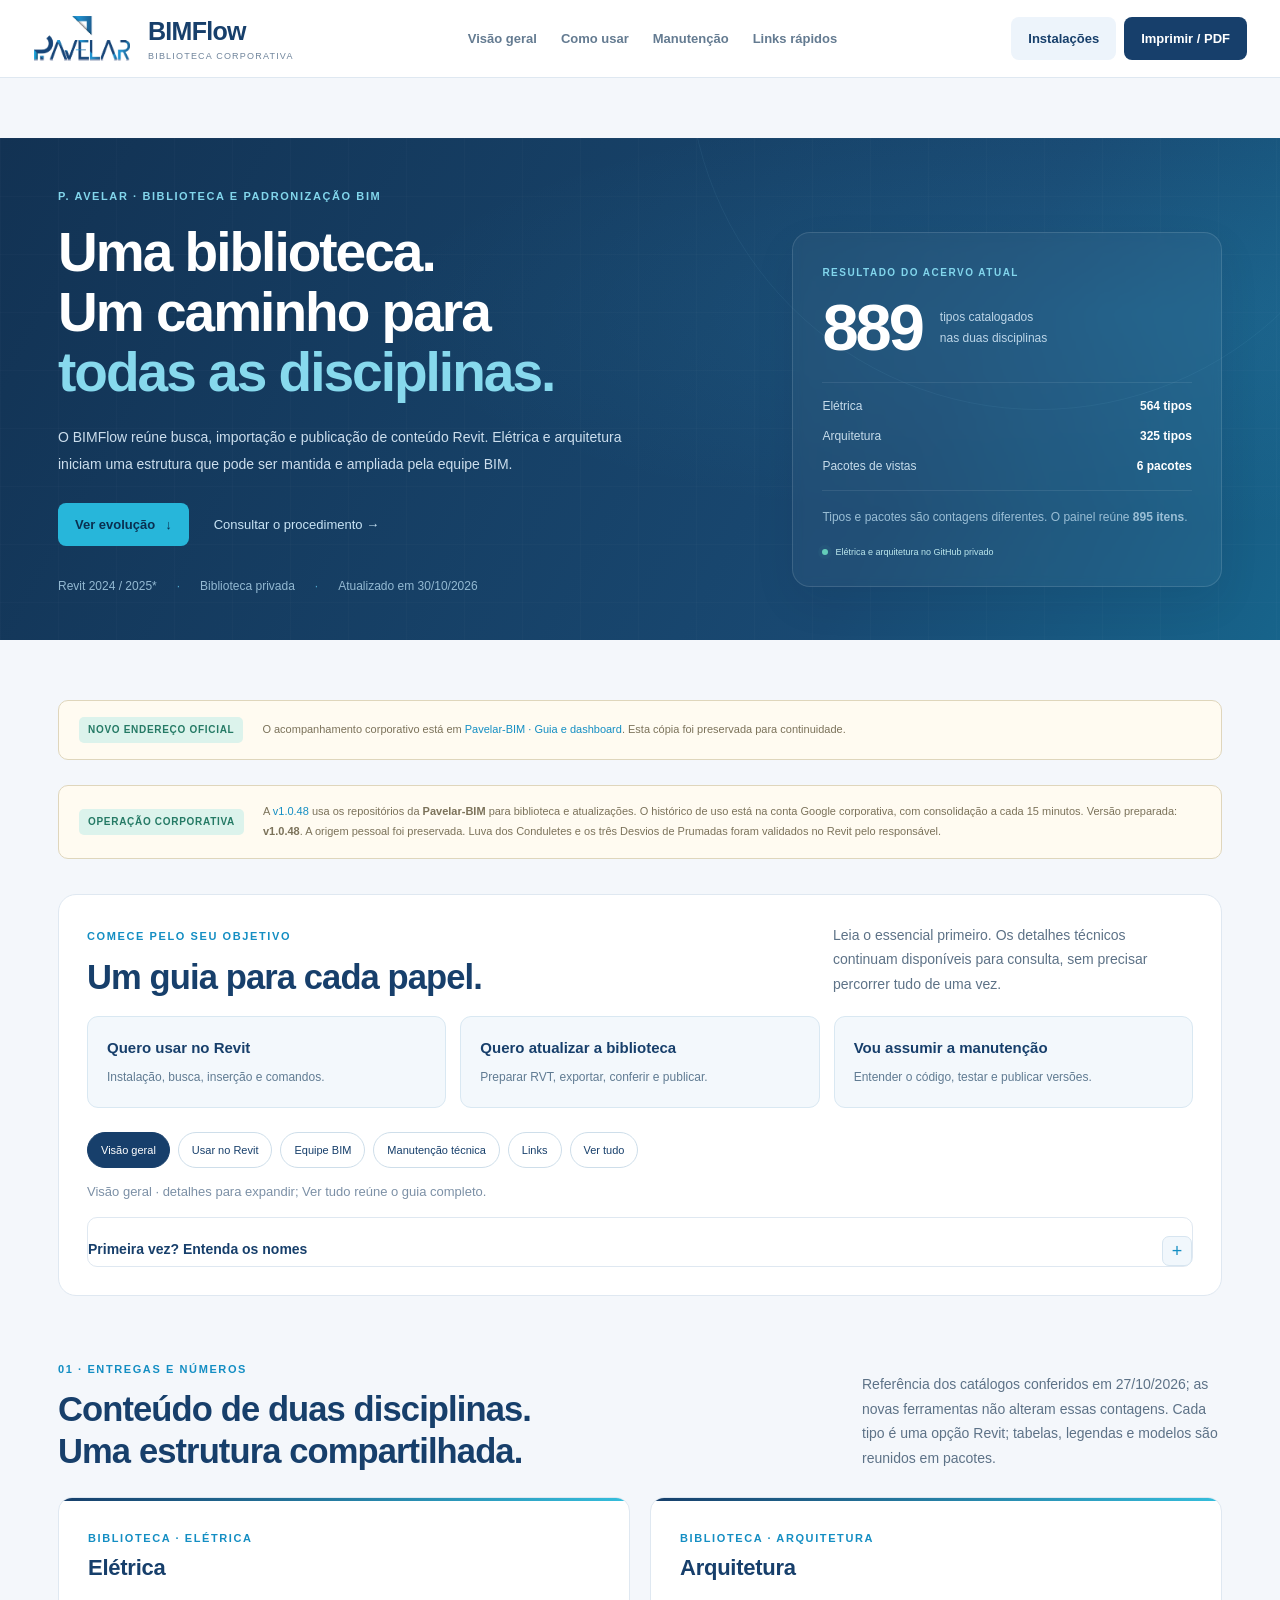
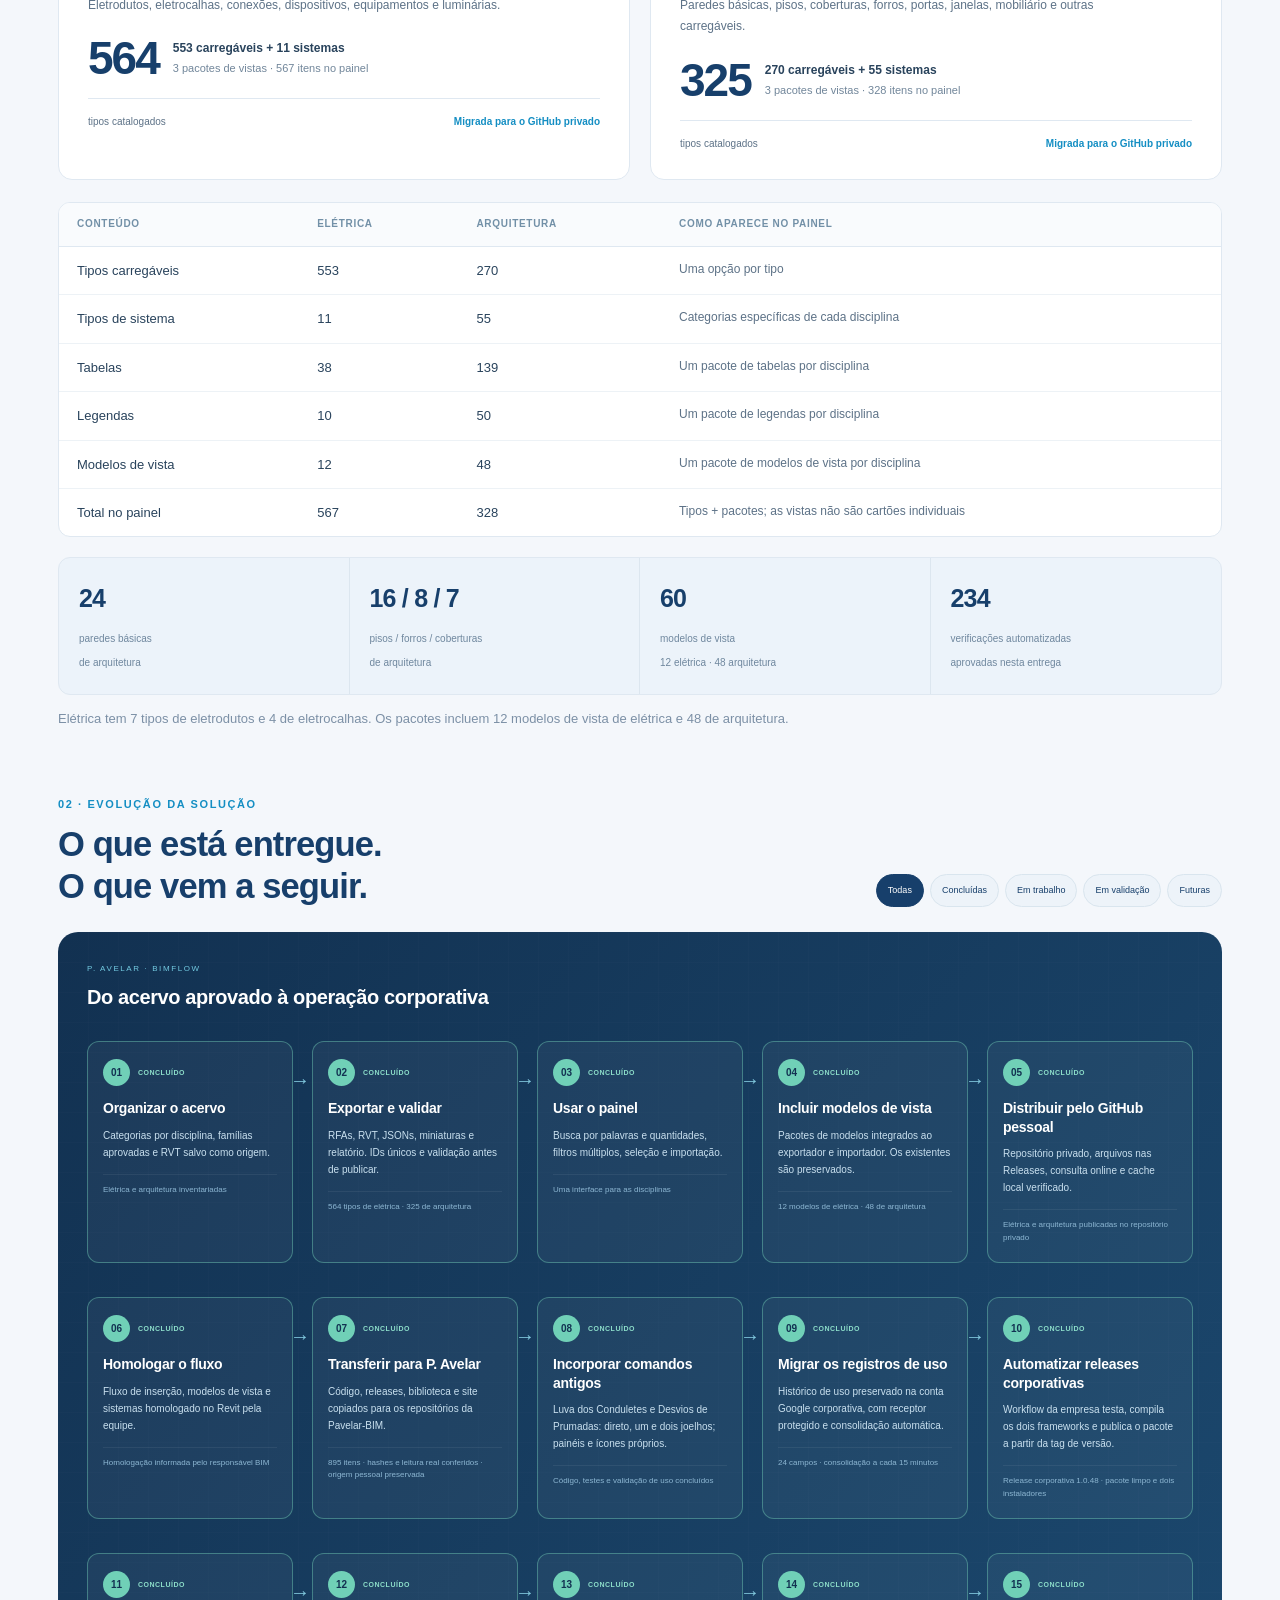
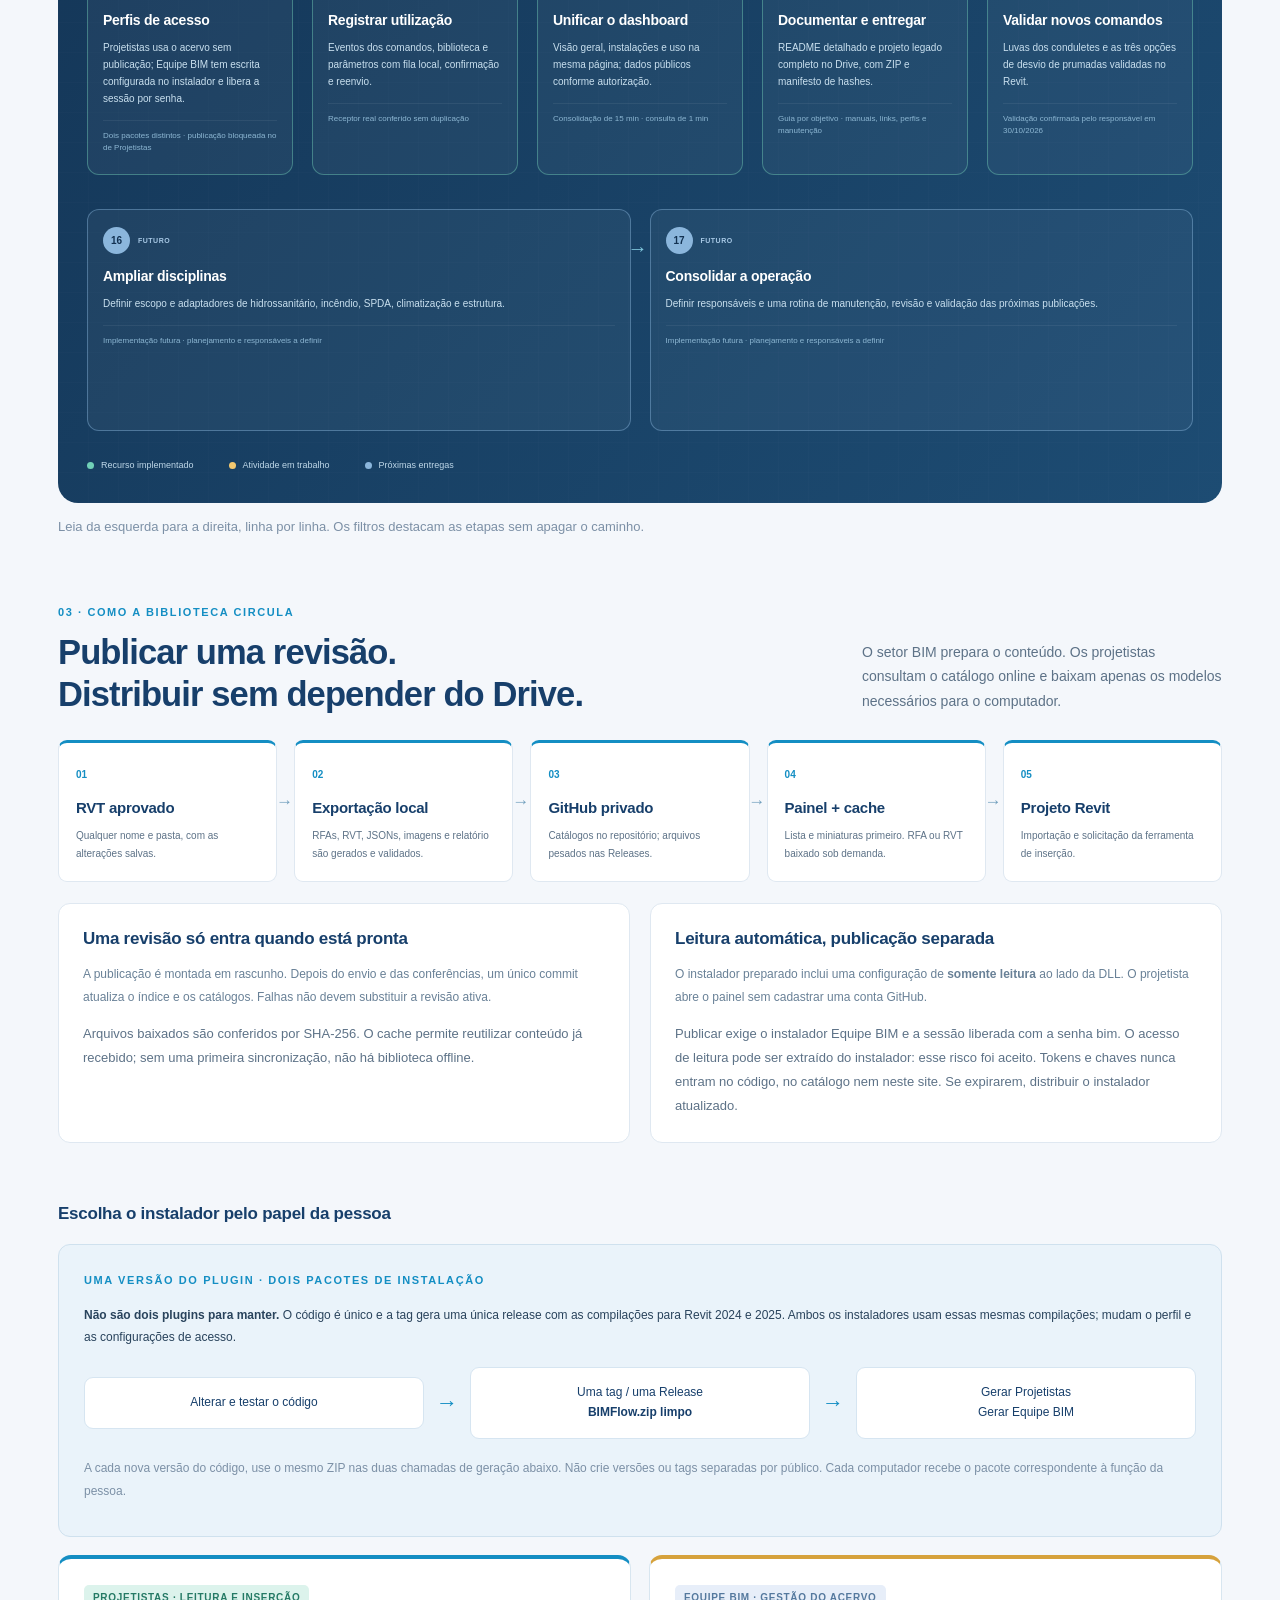
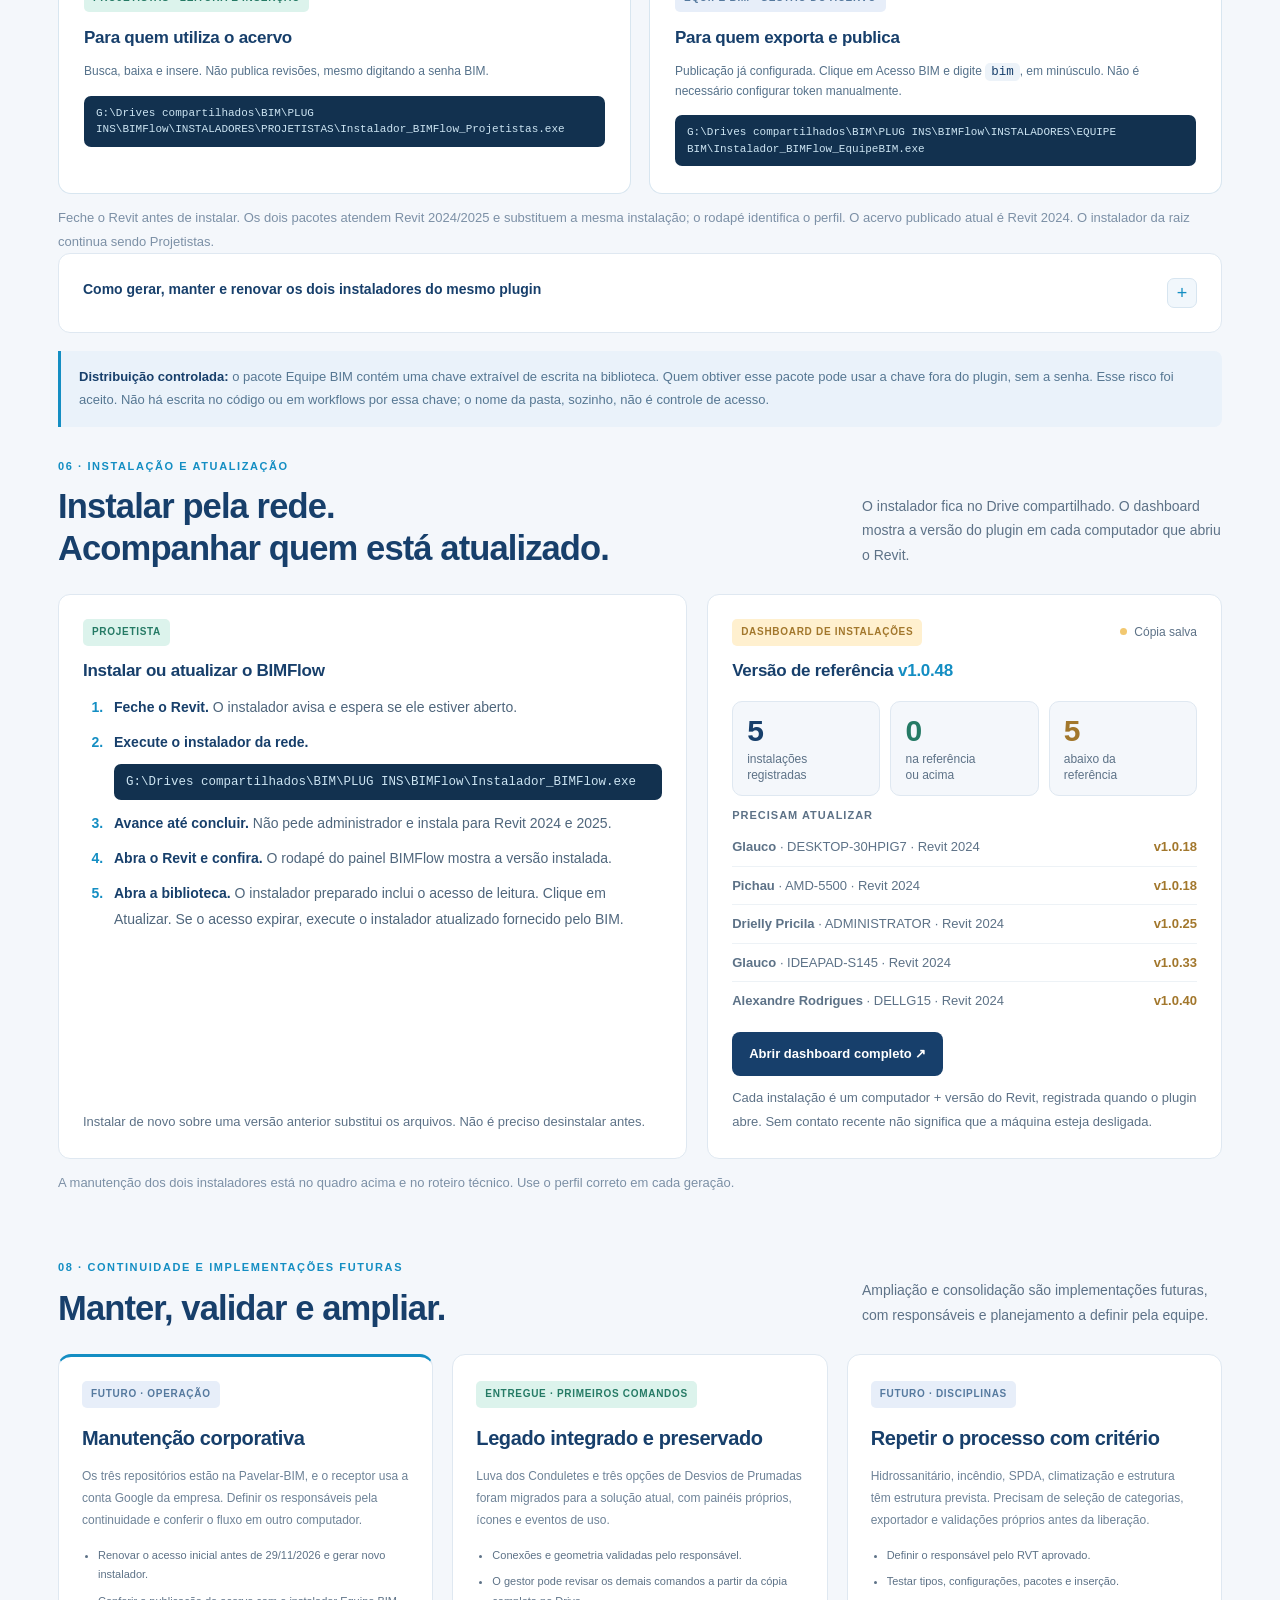
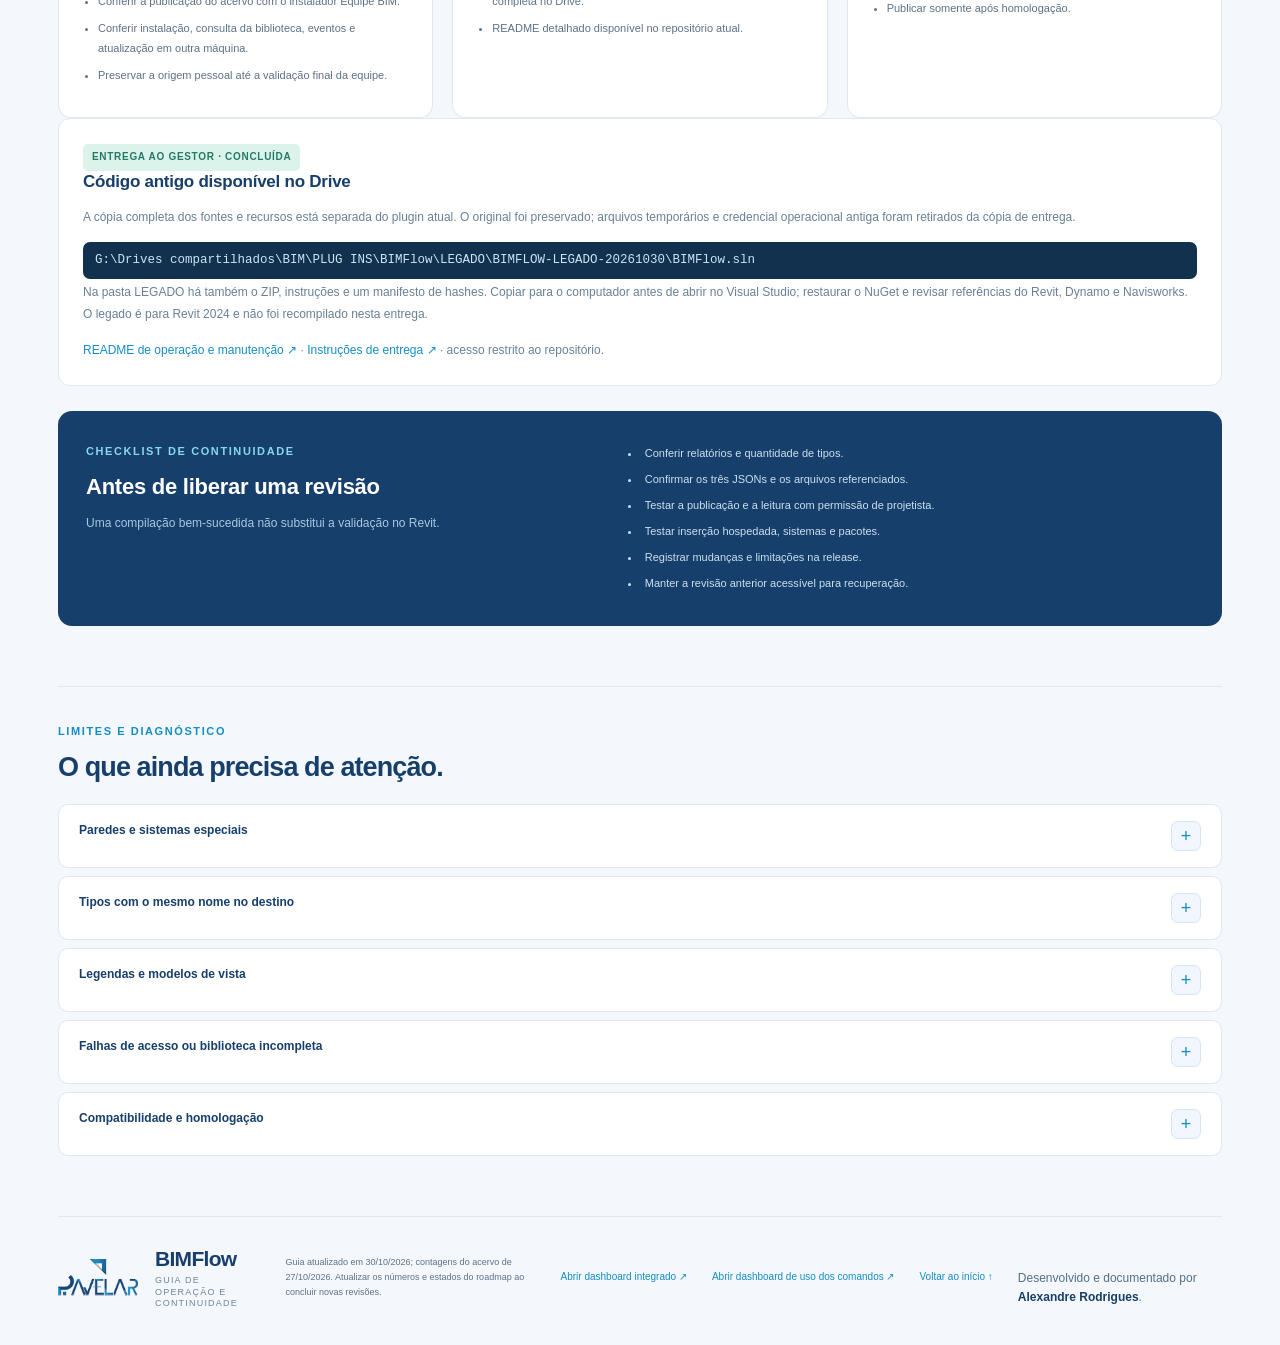
==== commit 267879ed: "Alinhar indicadores de expansao dos titulos do guia" ====
--- a/index.html
+++ b/index.html
@@ -1,5 +1,5 @@
 <!doctype html>
-<html lang="pt-BR"><head><meta charset="utf-8"><meta name="viewport" content="width=device-width,initial-scale=1"><meta name="description" content="Guia de operação e continuidade do BIMFlow: biblioteca P. Avelar, arquitetura, elétrica, publicação no GitHub e próximos passos."><meta name="theme-color" content="#173f6b"><title>BIMFlow · P. Avelar | Guia da biblioteca</title><link rel="stylesheet" href="guia/estilo.css?v=20261030-perfis48c"></head><body>
+<html lang="pt-BR"><head><meta charset="utf-8"><meta name="viewport" content="width=device-width,initial-scale=1"><meta name="description" content="Guia de operação e continuidade do BIMFlow: biblioteca P. Avelar, arquitetura, elétrica, publicação no GitHub e próximos passos."><meta name="theme-color" content="#173f6b"><title>BIMFlow · P. Avelar | Guia da biblioteca</title><link rel="stylesheet" href="guia/estilo.css?v=20261030-expansao48d"></head><body>
 <header><div class="topbar"><a class="brand" href="#inicio"><img src="guia/pavelar-logo.png" alt="P. Avelar"><span>BIMFlow<small>BIBLIOTECA CORPORATIVA</small></span></a><nav aria-label="Navegação principal"><a href="#inicio">Visão geral</a><a href="#manual-comandos">Como usar</a><a href="#assumir-manutencao">Manutenção</a><a href="#links-rapidos">Links rápidos</a></nav><div class="top-actions"><a class="button light" href="#instalacao">Instalações</a><button class="button" id="imprimir">Imprimir / PDF</button></div></div></header>
 <section class="hero" id="inicio"><div class="hero-grid" aria-hidden="true"></div><div class="hero-inner"><div class="eyebrow">P. AVELAR · BIBLIOTECA E PADRONIZAÇÃO BIM</div><div class="hero-columns"><div><h1>Uma biblioteca.<br>Um caminho para<br><em>todas as disciplinas.</em></h1><p>O BIMFlow reúne busca, importação e publicação de conteúdo Revit. Elétrica e arquitetura iniciam uma estrutura que pode ser mantida e ampliada pela equipe BIM.</p><div class="hero-actions"><a class="button cyan" href="#roadmap">Ver evolução <span>↓</span></a><a class="hero-link" href="#operacao">Consultar o procedimento →</a></div><div class="hero-meta"><span>Revit 2024 / 2025*</span><span>Biblioteca privada</span><span id="data-atualizacao">Atualizado em 30/10/2026</span></div></div><aside class="hero-summary"><span class="eyebrow">RESULTADO DO ACERVO ATUAL</span><div class="hero-total"><strong id="total-tipos">889</strong><span>tipos catalogados<br>nas duas disciplinas</span></div><div class="hero-breakdown"><div><span>Elétrica</span><b>564 tipos</b></div><div><span>Arquitetura</span><b>325 tipos</b></div><div><span>Pacotes de vistas</span><b>6 pacotes</b></div></div><p>Tipos e pacotes são contagens diferentes. O painel reúne <b id="total-itens">895 itens</b>.</p><div class="hero-state"><i></i><span>Elétrica e arquitetura no GitHub privado</span></div></aside></div></div></section>
 <main><div class="release-note"><span class="pill done">NOVO ENDEREÇO OFICIAL</span><p>O acompanhamento corporativo está em <a href="https://pavelar-bim.github.io/bimflow-acompanhamento/">Pavelar-BIM · Guia e dashboard</a>. Esta cópia foi preservada para continuidade.</p></div><div class="release-note"><span class="pill done">OPERAÇÃO CORPORATIVA</span><p>A <a id="release-atual" href="https://github.com/Pavelar-BIM/BIMFlow/releases/tag/v1.0.48">v1.0.48</a> usa os repositórios da <b>Pavelar-BIM</b> para biblioteca e atualizações. O histórico de uso está na conta Google corporativa, com consolidação a cada 15 minutos. Versão preparada: <b id="versao-preparada">v1.0.48</b>. A origem pessoal foi preservada. Luva dos Conduletes e os três Desvios de Prumadas foram validados no Revit pelo responsável.</p></div>
@@ -73,4 +73,4 @@
 git tag v1.0.48
 git push origin v1.0.48</code></pre><p>Use a próxima versão disponível; o número acima é exemplo. Não foi criada uma nova release por esta documentação. Não reutilize tags publicadas.</p><div class="note"><b>O gatilho é o push da tag:</b> inspeção de segredos → testes → net48 + net8.0-windows → Updater → BIMFlow.zip → Release. Confira Actions e o arquivo publicado. O workflow não gera o instalador privado, não publica famílias e não atualiza o site.</div><p>Depois, baixe o ZIP limpo e gere o instalador por Gerar-Corporativo.ps1, com configuração protegida do mantenedor. Compartilhe o EXE conferido; a BASE fica local.</p></details><details class="card"><summary>5. Atualizar o site e o Google</summary><pre><code>git clone https://github.com/Pavelar-BIM/bimflow-acompanhamento.git</code></pre><p>No site: index.html contém textos; guia/dados.json contém números e status; guia/estilo.css é o visual; guia/app.js controla o fluxograma. Atualize referenceVersion/referenceRelease nos dois configs de instalações ao adotar uma versão. Envie a mudança para main após revisão e confira GitHub Pages. Não precisa tag do plugin.</p><p>Os arquivos .gs no Git são a fonte do receptor: enviar código não atualiza a implantação Google. O mantenedor precisa aplicar a mudança no Apps Script corporativo, atualizar a implantação e conferir eventos/snapshot, preservando configuração e acionador de 15 minutos. Os endereços administrativos ficam no README privado.</p></details><p><a href="https://github.com/Pavelar-BIM/BIMFlow/blob/main/docs/CONTINUIDADE-TECNICA.md">Abrir roteiro técnico completo ↗</a> · acesso ao repositório privado.</p></section><section id="links-rapidos"><div class="section-heading"><div><span class="eyebrow">CENTRAL DE ACESSO</span><h2>Links rápidos.<br>Cada destino, explicado.</h2></div><p>Escolha pelo que precisa fazer. Os destinos privados continuam exigindo acesso; este guia não altera permissões.</p></div><h3 class="subheading">Consultar e acompanhar</h3><div class="quick-link-grid"><a class="quick-link-card" href="https://pavelar-bim.github.io/bimflow-acompanhamento/"><span class="quick-access">Público</span><h3>Guia e documentação <span aria-hidden="true">↗</span></h3><p>Página oficial com operação, arquitetura, entregas e continuidade.</p></a><a class="quick-link-card" href="https://pavelar-bim.github.io/bimflow-acompanhamento/telemetria/"><span class="quick-access">Público</span><h3>Dashboard integrado <span aria-hidden="true">↗</span></h3><p>Visão geral de instalações e uso dos comandos, na mesma página.</p></a><a class="quick-link-card" href="https://pavelar-bim.github.io/bimflow-acompanhamento/telemetria/#instalacoes"><span class="quick-access">Público</span><h3>Instalações <span aria-hidden="true">↗</span></h3><p>Versões instaladas, computadores e necessidade de atualização.</p></a><a class="quick-link-card" href="https://pavelar-bim.github.io/bimflow-acompanhamento/telemetria/#uso"><span class="quick-access">Público</span><h3>Uso dos comandos <span aria-hidden="true">↗</span></h3><p>Eventos, filtros, famílias solicitadas e resultados das operações.</p></a></div><h3 class="subheading">Código e distribuição</h3><div class="quick-link-grid"><a class="quick-link-card" href="https://github.com/Pavelar-BIM/BIMFlow"><span class="quick-access">GitHub privado</span><h3>Código do plugin <span aria-hidden="true">↗</span></h3><p>Solução C#, interface WPF, regras, testes e documentação técnica.</p></a><a class="quick-link-card" href="https://github.com/Pavelar-BIM/BIMFlow/releases"><span class="quick-access">GitHub privado</span><h3>Releases do plugin <span aria-hidden="true">↗</span></h3><p>Versões publicadas e pacote ZIP limpo; o instalador com configuração fica na rede.</p></a><a class="quick-link-card" href="https://github.com/Pavelar-BIM/BIMFlow/actions"><span class="quick-access">GitHub privado</span><h3>Automação das releases <span aria-hidden="true">↗</span></h3><p>Resultado dos workflows de testes, compilação e publicação automática.</p></a><a class="quick-link-card" href="https://github.com/Pavelar-BIM/bimflow-biblioteca"><span class="quick-access">GitHub privado</span><h3>Biblioteca corporativa <span aria-hidden="true">↗</span></h3><p>Índice e catálogos de elétrica e arquitetura; acesso do plugin é instalado.</p></a><a class="quick-link-card" href="https://github.com/Pavelar-BIM/bimflow-biblioteca/releases"><span class="quick-access">GitHub privado</span><h3>Revisões da biblioteca <span aria-hidden="true">↗</span></h3><p>Pacotes e arquivos RFA/RVT das revisões publicadas.</p></a><a class="quick-link-card" href="https://github.com/Pavelar-BIM/bimflow-acompanhamento"><span class="quick-access">GitHub público</span><h3>Código deste site <span aria-hidden="true">↗</span></h3><p>HTML, estilos, dados do fluxograma e dashboards. Alterações na main são publicadas pelo Pages.</p></a></div><h3 class="subheading">Manutenção e continuidade</h3><div class="quick-link-grid"><a class="quick-link-card" href="https://github.com/Pavelar-BIM/BIMFlow/blob/main/README.md"><span class="quick-access">GitHub privado</span><h3>README do plugin <span aria-hidden="true">↗</span></h3><p>Mapa dos projetos e pastas, uso dos comandos, testes e manutenção.</p></a><a class="quick-link-card" href="https://github.com/Pavelar-BIM/BIMFlow/blob/main/docs/ROADMAP-EQUIPE.md"><span class="quick-access">GitHub privado</span><h3>Roadmap da equipe <span aria-hidden="true">↗</span></h3><p>Checklist do que foi entregue, validado e previsto para o futuro.</p></a><a class="quick-link-card" href="https://github.com/Pavelar-BIM/BIMFlow/blob/main/docs/MIGRACAO-CORPORATIVA.md"><span class="quick-access">GitHub privado</span><h3>Registro da migração <span aria-hidden="true">↗</span></h3><p>Destinos corporativos, evidências de conferência e cuidados de continuidade.</p></a><a class="quick-link-card" href="https://github.com/Pavelar-BIM/BIMFlow/blob/main/distribuicao/instalador/LEIA-ME.md"><span class="quick-access">GitHub privado</span><h3>Manutenção do instalador <span aria-hidden="true">↗</span></h3><p>Como gerar o instalador, renovar acesso e compartilhar o executável.</p></a><a class="quick-link-card" href="https://github.com/Pavelar-BIM/BIMFlow/blob/main/docs/ENTREGA-LEGADO.md"><span class="quick-access">GitHub privado</span><h3>Entrega do plugin antigo <span aria-hidden="true">↗</span></h3><p>Onde localizar a solução do legado, instruções e conferência dos arquivos.</p></a></div><h3 class="subheading">Planilhas e receptor</h3><div class="quick-link-grid"><a class="quick-link-card" href="https://github.com/Pavelar-BIM/BIMFlow/blob/main/README.md#planilhas-e-receptor"><span class="quick-access">Google · conforme permissão</span><h3>Planilha de instalações <span aria-hidden="true">↗</span></h3><p>Base de versões e último contato. Endereço no README privado; exige conta autorizada.</p></a><a class="quick-link-card" href="https://github.com/Pavelar-BIM/BIMFlow/blob/main/README.md#planilhas-e-receptor"><span class="quick-access">Google privado</span><h3>Planilha de uso corporativa <span aria-hidden="true">↗</span></h3><p>Histórico nas abas INSTALACOES e EVENTOS. Endereço no README privado; não é o dashboard.</p></a><a class="quick-link-card" href="https://github.com/Pavelar-BIM/BIMFlow/blob/main/README.md#planilhas-e-receptor"><span class="quick-access">Google privado</span><h3>Receptor corporativo — Apps Script <span aria-hidden="true">↗</span></h3><p>Manutenção do receptor e consolidação de uso. Endereço no README privado; exige conta autorizada.</p></a></div><h3 class="subheading">Pastas e instalador na rede</h3><p class="caption">O navegador não abre caminhos G: como páginas web. Copie o endereço e cole no Explorador de Arquivos, em um computador com acesso ao Drive da empresa.</p><div class="network-path-grid"><article class="card"><h3>Instalar / atualizar</h3><code class="path">G:\Drives compartilhados\BIM\PLUG INS\BIMFlow\Instalador_BIMFlow.exe</code><p>Fechar o Revit antes de executar.</p></article><article class="card"><h3>Scripts e pacotes do instalador</h3><code class="path">G:\Drives compartilhados\BIM\PLUG INS\BIMFlow\MANUTENÇÃO INSTALADOR</code><p>Manutenção pelo setor BIM; BASE privada fica no computador.</p></article><article class="card"><h3>Plugin antigo para o gestor</h3><code class="path">G:\Drives compartilhados\BIM\PLUG INS\BIMFlow\LEGADO</code><p>Solução entregue, ZIP e manifesto de conferência.</p></article></div><div class="note"><b>Se o GitHub mostrar 404:</b> confira se está conectado a uma conta autorizada no repositório privado. Projetistas usam a biblioteca pelo plugin; acesso à manutenção e às planilhas depende das permissões da equipe. Nenhum destes links contém token ou chave.</div></section><section id="arquitetura-plugin"><div class="section-heading"><div><span class="eyebrow">ARQUITETURA DO PLUGIN · GUIA PARA MANUTENÇÃO</span><h2>Cada parte tem uma função.<br>Saiba onde começar.</h2></div><p>A solução reúne cinco projetos. As pastas da Extension organizam a DLL principal; não são plugins separados.</p></div><div class="note"><b>Ponto de partida:</b> abrir <code>BIMFlow/BIMFlow.sln</code> no Visual Studio. Solução reúne projetos; projeto define o que será compilado; pasta organiza os arquivos.</div><h3 class="subheading">Os cinco projetos da solução</h3><div class="table-card"><table><thead><tr><th>Projeto</th><th>Papel</th><th>Responsabilidade</th></tr></thead><tbody><tr><td>BIMFlow.Extension</td><td>Plugin principal</td><td>Gera BIMFlow.Extension.dll para Revit 2024/net48 e Revit 2025/net8.0-windows. Executa dentro do Revit e reúne Ribbon, painel WPF, comandos e regras.</td></tr><tr><td>BIMFlow.Updater</td><td>Atualização separada</td><td>Gera BIMFlow.Updater.exe: processo externo, sem API do Revit. Aguarda o Revit encerrar e instala o pacote já validado. A DLL auxiliar gerada pelo .NET não é outro add-in.</td></tr><tr><td>BIMFlow.Library.Tests</td><td>Testes da biblioteca e regras</td><td>Executável de testes próprios. Inclui arquivos de código por referência de origem, sem carregar a API do Revit. Verifica busca, catálogo, cache, segurança, atualização e regras isoladas; não comprova geometria no modelo.</td></tr><tr><td>BIMFlow.Distribution</td><td>Servidor opcional — desligado</td><td>Serviço ASP.NET Core/net8.0 para uma alternativa de distribuição com servidor. Não é necessário no fluxo atual: o plugin consulta o GitHub privado diretamente.</td></tr><tr><td>BIMFlow.Distribution.Tests</td><td>Testes do servidor opcional</td><td>Executável que verifica regras e acessos do serviço Distribution. Não é um botão nem uma dependência de execução dos projetistas.</td></tr></tbody></table></div><div class="architecture-flows"><article><span class="eyebrow">AÇÃO PELA RIBBON</span><p><b>Botão</b> → Commands → Services → <b>Projeto Revit</b></p></article><article><span class="eyebrow">AÇÃO PELO PAINEL ACOPLÁVEL</span><p><b>UI / WPF</b> → ExternalEvent → Services → <b>Projeto Revit</b></p></article></div><p class="caption">ExternalEvent entrega a solicitação do painel ao contexto permitido da API do Revit. Models transporta os dados; Services aplica as regras e as transações. Rede e leitura de arquivos não devem editar o documento fora desse contexto.</p><details class="card" open><summary>Extension · o que existe em cada pasta</summary><div class="table-card"><table><thead><tr><th>Pasta ou arquivo</th><th>O que guarda / quando consultar</th></tr></thead><tbody><tr><td>App.cs</td><td>Ponto de entrada: registra a aba, botões, painel acoplável, eventos e inicialização dos serviços.</td></tr><tr><td>Commands/</td><td>Entrada dos comandos acionados pela Ribbon. Separados por Biblioteca, Catalogo, Acesso, Padronizacao, Eletrica e Hidrossanitario. Recebem a solicitação e encaminham a execução.</td></tr><tr><td>UI/</td><td>User Interface: interfaces WPF. Contém janelas de conexão e opções de exportação. UI/Biblioteca guarda LibraryDockablePanel.xaml (aparência) e .xaml.cs (interação). Algumas janelas são construídas diretamente em C#; a janela de acesso BIM está junto do comando em Commands/Acesso/BimAccessCommand.cs.</td></tr><tr><td>Services/</td><td>Regras e execução: catálogo, exportação, importação, inserção, busca, miniaturas, validação e comandos de projeto. Evita concentrar a regra nos botões e janelas.</td></tr><tr><td>Services/Biblioteca/Online/</td><td>Leitura e publicação no GitHub, manifestos, cache, integridade e credenciais. Os clientes do servidor alternativo permanecem disponíveis, mas não são o modo ativo.</td></tr><tr><td>Services/Access/ e Telemetry/</td><td>Access controla o perfil da sessão. Telemetry coleta contexto e eventos, mantém a fila local e envia com confirmação/reenvio. Não confundir permissão operacional com credencial de escrita do GitHub.</td></tr><tr><td>Models/</td><td>Estruturas de dados: Models/Catalogo descreve os JSONs exportados; Models/Biblioteca contém FamilyItem, usado pelo painel. A informação é transportada entre interface e serviços.</td></tr><tr><td>Resource/</td><td>Logotipo e imagens. Resource/Ribbon contém PNGs dos botões e Ribbon/Svg suas fontes vetoriais. A existência de um ícone antigo não significa que seu botão esteja ativo.</td></tr><tr><td>Docs/ dentro da Extension</td><td>Notas técnicas e registros históricos do módulo. A documentação geral e atual de manutenção está em docs/ na raiz do repositório.</td></tr><tr><td>BIMFlow.addin e parâmetros .txt</td><td>O manifesto informa ao Revit qual assembly/classe carregar. O TXT contém os parâmetros compartilhados corporativos. Preservar ClientId e GUIDs: não são arquivos de personalização visual.</td></tr><tr><td>Dependencies / Properties / bin / obj</td><td>Dependencies é um nó do Visual Studio para referências e pacotes. Properties guarda configurações do projeto quando presentes. bin e obj são saídas/cache de compilação, regeneráveis; não são a origem para editar funcionalidades.</td></tr></tbody></table></div></details><details class="card"><summary>Manutenção · onde alterar cada assunto</summary><div class="table-card"><table><thead><tr><th>O que precisa mudar</th><th>Onde começar</th></tr></thead><tbody><tr><td>Mudar aparência do painel</td><td>UI/Biblioteca/LibraryDockablePanel.xaml e .xaml.cs</td></tr><tr><td>Mudar busca, filtros ou importação</td><td>Services/Biblioteca/; UI apenas apresenta o resultado</td></tr><tr><td>Adicionar comando de uma disciplina</td><td>Commands/&lt;disciplina&gt;/ + Services/&lt;disciplina&gt;/; registrar o botão em App.cs</td></tr><tr><td>Alterar os campos do catálogo</td><td>Models/Catalogo/ e os serviços de exportação/leitura; revisar consumidores e testes</td></tr><tr><td>Mudar ícone ou logotipo</td><td>Resource/Ribbon/ e Resource/; manter fonte SVG e PNG coerentes</td></tr><tr><td>Mudar acesso online, download ou publicação</td><td>Services/Biblioteca/Online/; manter separadas leitura e publicação configuradas por perfil</td></tr><tr><td>Mudar atualização do plugin</td><td>Services/UpdateChecker.cs, PluginReleaseDownloader.cs e projeto BIMFlow.Updater</td></tr><tr><td>Gerar instalador ou release</td><td>distribuicao/instalador/ e .github/workflows/; alinhar versões e validar segredos</td></tr><tr><td>Mudar coleta ou dashboard</td><td>Services/Telemetry/, distribuicao/telemetria/ e repositório separado bimflow-acompanhamento</td></tr></tbody></table></div></details><details class="card"><summary>Fora da DLL · automação, documentação e dados</summary><ul><li><code>distribuicao/instalador/</code>: scripts, Inno Setup e validação de segredos. A preparação com credenciais fica no perfil Windows local.</li><li><code>distribuicao/telemetria/</code>: receptor e consulta dos dados Google; <code>distribuicao/servidor/</code>: alternativa de servidor desligada.</li><li><code>docs/</code>: procedimentos e decisões atuais; <code>tools/</code>: ferramentas auxiliares; <code>.github/workflows/</code>: testes, compilação e release automática; <code>.githooks/</code>: inspeção no commit.</li><li>O repositório <b>BIMFlow</b> guarda o código. <b>bimflow-biblioteca</b> guarda os catálogos e as Releases com RFAs/RVTs. <b>bimflow-acompanhamento</b> guarda este site e o dashboard.</li><li>Planilhas ficam na conta Google corporativa. O cache de downloads e a prévia de exportação ficam no computador; não são a origem do código.</li></ul></details><div class="note"><b>Updater não é outro add-in:</b> o executável separado espera o Revit fechar para trocar arquivos. O cliente confere tamanho e SHA-256 antes disso. O ZIP permanece limpo e a atualização preserva as configurações privadas já instaladas. A biblioteca pesada é baixada sob demanda, não embutida na DLL.</div><p><a href="https://github.com/Pavelar-BIM/BIMFlow#estrutura-do-código">Consultar árvore completa e manutenção no README ↗</a> · repositório privado, exige acesso autorizado.</p></section><section id="continuidade"><div class="section-heading"><div><span class="eyebrow">08 · CONTINUIDADE E IMPLEMENTAÇÕES FUTURAS</span><h2>Manter, validar e ampliar.</h2></div><p>Ampliação e consolidação são implementações futuras, com responsáveis e planejamento a definir pela equipe.</p></div><div class="next-grid"><article class="next-card priority"><span class="pill planned">FUTURO · OPERAÇÃO</span><h3>Manutenção corporativa</h3><p>Os três repositórios estão na Pavelar-BIM, e o receptor usa a conta Google da empresa. Definir os responsáveis pela continuidade e conferir o fluxo em outro computador.</p><ul><li>Renovar o acesso inicial antes de 29/11/2026 e gerar novo instalador.</li><li>Conferir a publicação do acervo com o instalador Equipe BIM.</li><li>Conferir instalação, consulta da biblioteca, eventos e atualização em outra máquina.</li><li>Preservar a origem pessoal até a validação final da equipe.</li></ul></article><article class="next-card"><span class="pill done">ENTREGUE · PRIMEIROS COMANDOS</span><h3>Legado integrado e preservado</h3><p>Luva dos Conduletes e três opções de Desvios de Prumadas foram migrados para a solução atual, com painéis próprios, ícones e eventos de uso.</p><ul><li>Conexões e geometria validadas pelo responsável.</li><li>O gestor pode revisar os demais comandos a partir da cópia completa no Drive.</li><li>README detalhado disponível no repositório atual.</li></ul></article><article class="next-card"><span class="pill planned">FUTURO · DISCIPLINAS</span><h3>Repetir o processo com critério</h3><p>Hidrossanitário, incêndio, SPDA, climatização e estrutura têm estrutura prevista. Precisam de seleção de categorias, exportador e validações próprios antes da liberação.</p><ul><li>Definir o responsável pelo RVT aprovado.</li><li>Testar tipos, configurações, pacotes e inserção.</li><li>Publicar somente após homologação.</li></ul></article></div><div class="card"><span class="pill done">ENTREGA AO GESTOR · CONCLUÍDA</span><h3>Código antigo disponível no Drive</h3><p>A cópia completa dos fontes e recursos está separada do plugin atual. O original foi preservado; arquivos temporários e credencial operacional antiga foram retirados da cópia de entrega.</p><code class="path">G:\Drives compartilhados\BIM\PLUG INS\BIMFlow\LEGADO\BIMFLOW-LEGADO-20261030\BIMFlow.sln</code><p>Na pasta LEGADO há também o ZIP, instruções e um manifesto de hashes. Copiar para o computador antes de abrir no Visual Studio; restaurar o NuGet e revisar referências do Revit, Dynamo e Navisworks. O legado é para Revit 2024 e não foi recompilado nesta entrega.</p><p><a href="https://github.com/Pavelar-BIM/BIMFlow/blob/main/README.md">README de operação e manutenção ↗</a> · <a href="https://github.com/Pavelar-BIM/BIMFlow/blob/main/docs/ENTREGA-LEGADO.md">Instruções de entrega ↗</a> · acesso restrito ao repositório.</p></div><div class="handoff-card"><div><span class="eyebrow">CHECKLIST DE CONTINUIDADE</span><h3>Antes de liberar uma revisão</h3><p>Uma compilação bem-sucedida não substitui a validação no Revit.</p></div><ul><li>Conferir relatórios e quantidade de tipos.</li><li>Confirmar os três JSONs e os arquivos referenciados.</li><li>Testar a publicação e a leitura com permissão de projetista.</li><li>Testar inserção hospedada, sistemas e pacotes.</li><li>Registrar mudanças e limitações na release.</li><li>Manter a revisão anterior acessível para recuperação.</li></ul></div></section>
 <section id="limites" class="limits-section"><span class="eyebrow">LIMITES E DIAGNÓSTICO</span><h2>O que ainda precisa de atenção.</h2><div class="faq"><details><summary>Paredes e sistemas especiais</summary><p>Paredes básicas de camadas uniformes são elegíveis. Paredes cortina/empilhadas, composições não homogêneas ao longo da altura e decks estruturais permanecem fora desta fase. As comparações de materiais não certificam todos os assets de aparência ou propriedades físicas.</p></details><details><summary>Tipos com o mesmo nome no destino</summary><p>Os tipos existentes são preservados. Divergências detectadas nas configurações ou composições dos sistemas interrompem e revertem o lote. Revisar o tipo ou material no destino antes de repetir.</p></details><details><summary>Legendas e modelos de vista</summary><p>Legendas precisam de uma legenda base compatível no projeto de destino. Modelos de vista não exigem essa base. Os modelos são disponibilizados, mas sua aplicação às vistas é uma escolha do usuário.</p></details><details><summary>Falhas de acesso ou biblioteca incompleta</summary><p>Conferir a versão do instalador e a revisão publicada. Se aparecer acesso expirado, atualizar o BIMFlow. A publicação usa a chave instalada somente no pacote Equipe BIM. O catálogo antigo fixo no D: foi removido: a falta da biblioteca deve ser informada, sem mostrar itens do piloto como se fossem dados atualizados.</p></details><details><summary>Compatibilidade e homologação</summary><p>O código compila para Revit 2024 e 2025. A exportação de arquitetura e seus 24 tipos de parede foram conferidos no catálogo real. O fluxo foi homologado pela equipe no Revit. As regras dos novos comandos possuem testes automatizados; a validação de Luva dos Conduletes e Desvios de Prumadas foi confirmada pelo responsável. Novos conteúdos e projetos continuam sujeitos à validação.</p></details></div></section>
-<footer><div class="brand footer-brand"><img src="guia/pavelar-logo.png" alt="P. Avelar"><span>BIMFlow<small>GUIA DE OPERAÇÃO E CONTINUIDADE</small></span></div><p>Guia atualizado em 30/10/2026; contagens do acervo de 27/10/2026. Atualizar os números e estados do roadmap ao concluir novas revisões.</p><a href="https://pavelar-bim.github.io/bimflow-acompanhamento/telemetria/">Abrir dashboard integrado ↗</a><a href="https://pavelar-bim.github.io/bimflow-acompanhamento/telemetria/#uso">Abrir dashboard de uso dos comandos ↗</a><a href="#inicio">Voltar ao início ↑</a><p class="author-credit">Desenvolvido e documentado por <strong>Alexandre Rodrigues</strong>.</p></footer></main><dialog id="image-modal"><button id="close-image" aria-label="Fechar imagem">×</button><img alt="Imagem ampliada da documentação"><p></p></dialog><script src="guia/app.js?v=20261030-perfis48c"></script></body></html>
+<footer><div class="brand footer-brand"><img src="guia/pavelar-logo.png" alt="P. Avelar"><span>BIMFlow<small>GUIA DE OPERAÇÃO E CONTINUIDADE</small></span></div><p>Guia atualizado em 30/10/2026; contagens do acervo de 27/10/2026. Atualizar os números e estados do roadmap ao concluir novas revisões.</p><a href="https://pavelar-bim.github.io/bimflow-acompanhamento/telemetria/">Abrir dashboard integrado ↗</a><a href="https://pavelar-bim.github.io/bimflow-acompanhamento/telemetria/#uso">Abrir dashboard de uso dos comandos ↗</a><a href="#inicio">Voltar ao início ↑</a><p class="author-credit">Desenvolvido e documentado por <strong>Alexandre Rodrigues</strong>.</p></footer></main><dialog id="image-modal"><button id="close-image" aria-label="Fechar imagem">×</button><img alt="Imagem ampliada da documentação"><p></p></dialog><script src="guia/app.js?v=20261030-expansao48d"></script></body></html>
--- a/guia/estilo.css
+++ b/guia/estilo.css
@@ -81,3 +81,6 @@
 main>section[hidden]{display:none!important}.learning-hub{background:#fff;border:1px solid var(--line);border-radius:18px;padding:28px;margin-top:35px}.learning-hub .section-heading{margin-bottom:18px}.learning-goals{display:grid;grid-template-columns:repeat(3,minmax(0,1fr));gap:14px}.learning-goals a{padding:19px;border-radius:11px;border:1px solid #d9e8f2;background:#f3f8fc;color:var(--navy)}.learning-goals b,.learning-goals span{display:block}.learning-goals span{color:#607b92;font-size:12px;margin-top:7px}.learning-modes{display:flex;gap:8px;flex-wrap:wrap;margin:24px 0 12px}.learning-modes button{border:1px solid #cedeea;background:white;border-radius:22px;color:var(--navy);padding:8px 13px;font-size:11px}.learning-modes button[aria-pressed="true"]{background:var(--navy);color:white;border-color:var(--navy)}.learning-glossary{border-top:1px solid var(--line);padding-top:16px;margin-top:14px}.learning-glossary summary{cursor:pointer;color:var(--navy);font-weight:600}.learning-glossary dl{display:grid;grid-template-columns:1fr 1fr;gap:16px}.learning-glossary dt{font-weight:650;color:var(--navy);font-size:12px}.learning-glossary dd{margin:4px 0 0;color:#607b92;font-size:12px}.installer-choice{margin-bottom:26px}.installer-profiles{display:grid;grid-template-columns:1fr 1fr;gap:18px}.installer-profiles article{padding:25px;background:#fff;border:1px solid #d8e6f0;border-top:4px solid var(--blue);border-radius:13px}.installer-profiles article+article{border-top-color:#d6a23c}.installer-profiles h3{margin-top:15px}.installer-profiles p{font-size:12px;color:#55718a}.installer-profiles code.path{font-size:11px;overflow-wrap:anywhere;white-space:normal}@media(max-width:720px){.learning-goals,.installer-profiles,.learning-glossary dl{grid-template-columns:1fr}.learning-hub{padding:20px}}@media print{main>section[hidden]{display:block!important}.learning-modes{display:none}}
 
 .one-plugin{padding:22px 25px;background:#eaf3fa;border:1px solid #cfe1ee;border-radius:12px;margin:18px 0}.one-plugin>p{font-size:12px;line-height:1.9;margin:12px 0}.package-pipeline{display:flex;align-items:center;justify-content:space-between;gap:12px;margin:18px 0}.package-pipeline>span{flex:1;text-align:center;padding:15px;background:#fff;border:1px solid #d6e5f1;border-radius:9px;font-size:12px;color:#173f6b}.package-pipeline>b{color:#148ec3;font-size:22px}@media(max-width:650px){.package-pipeline{flex-direction:column}.package-pipeline>span{width:100%}.package-pipeline>b{transform:rotate(90deg)}}
+
+/* Indicador de expansão com posição própria, sem float no texto. */
+summary{position:relative;display:block;padding-right:38px;min-height:30px}summary::-webkit-details-marker{display:none}summary::marker{content:''}summary:after{float:none;position:absolute;right:0;top:0;width:28px;height:28px;display:flex;align-items:center;justify-content:center;border:1px solid #d7e5f0;border-radius:7px;background:#f1f7fc;color:var(--blue);font-size:18px;line-height:1;font-weight:400}summary:hover:after{background:#e4f1fa;border-color:#9dcce2}.learning-glossary summary{padding:4px 42px 4px 0}.learning-glossary summary:after{top:2px}
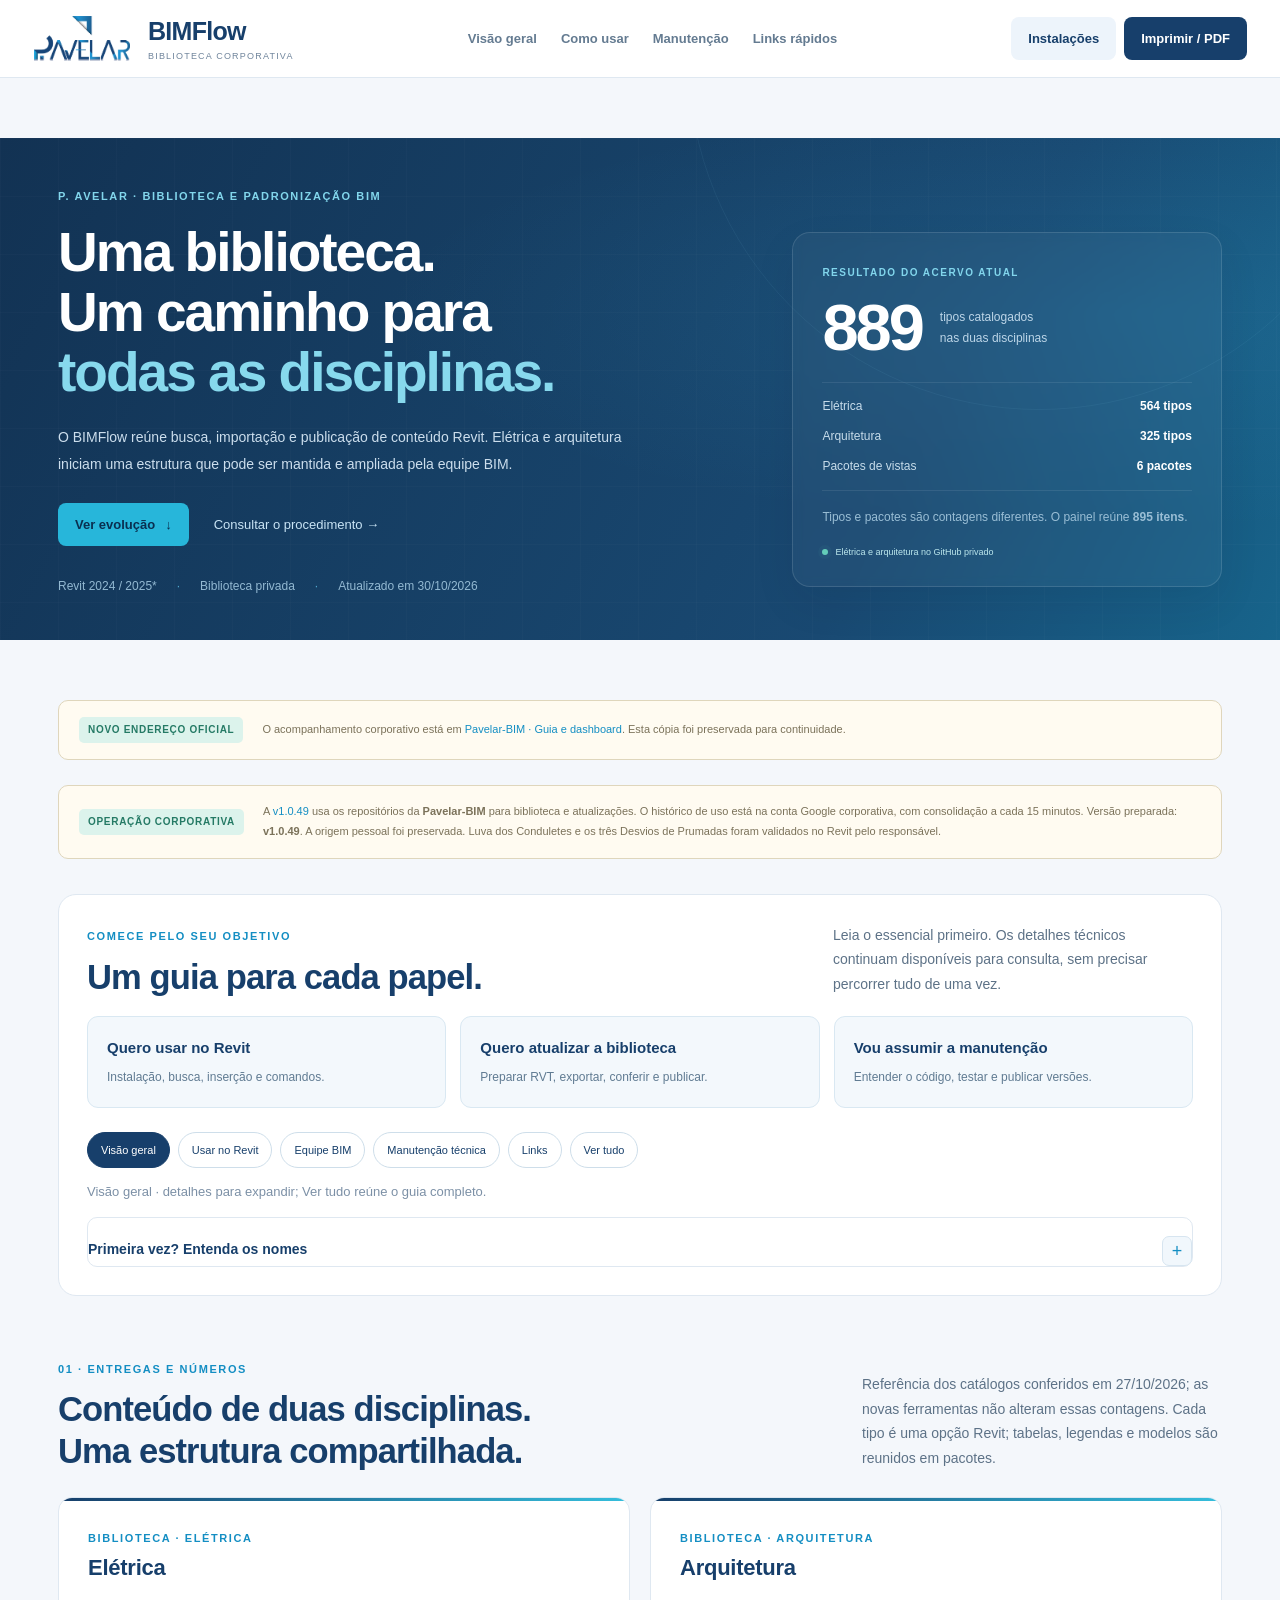
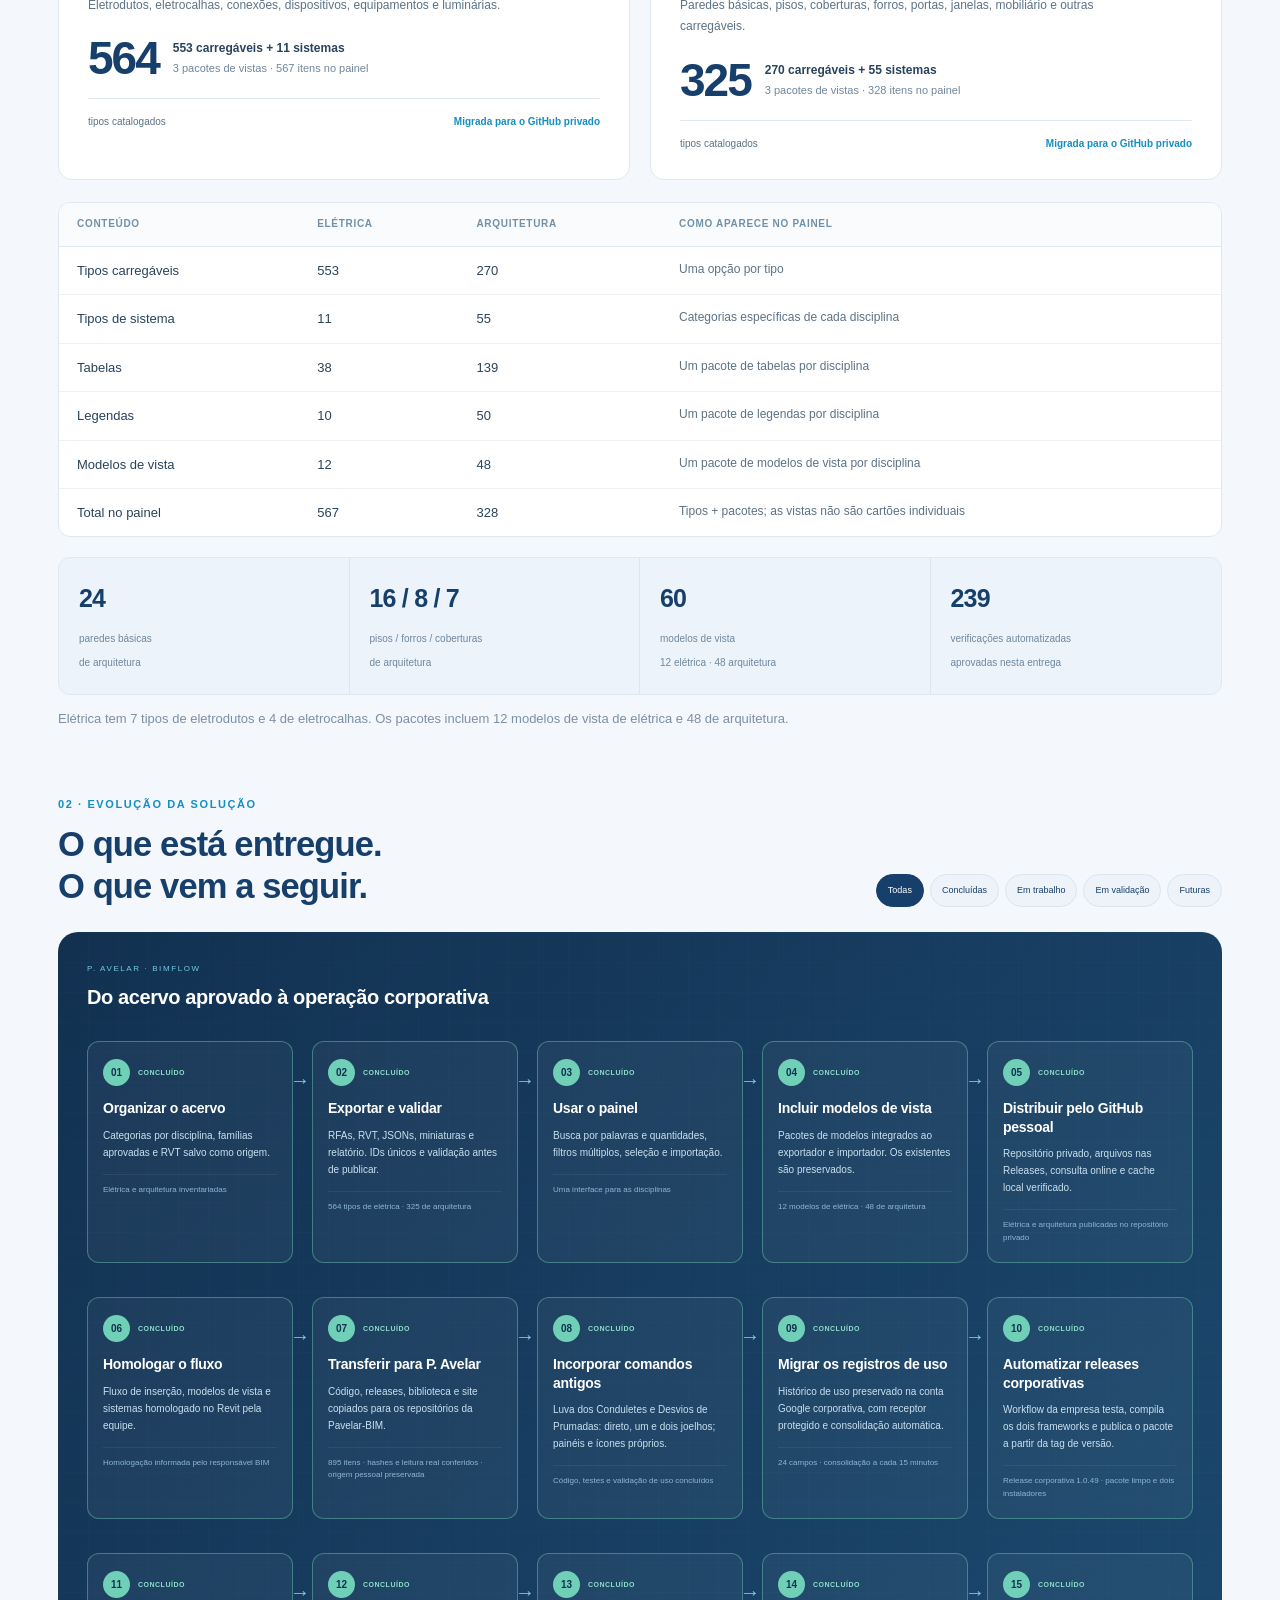
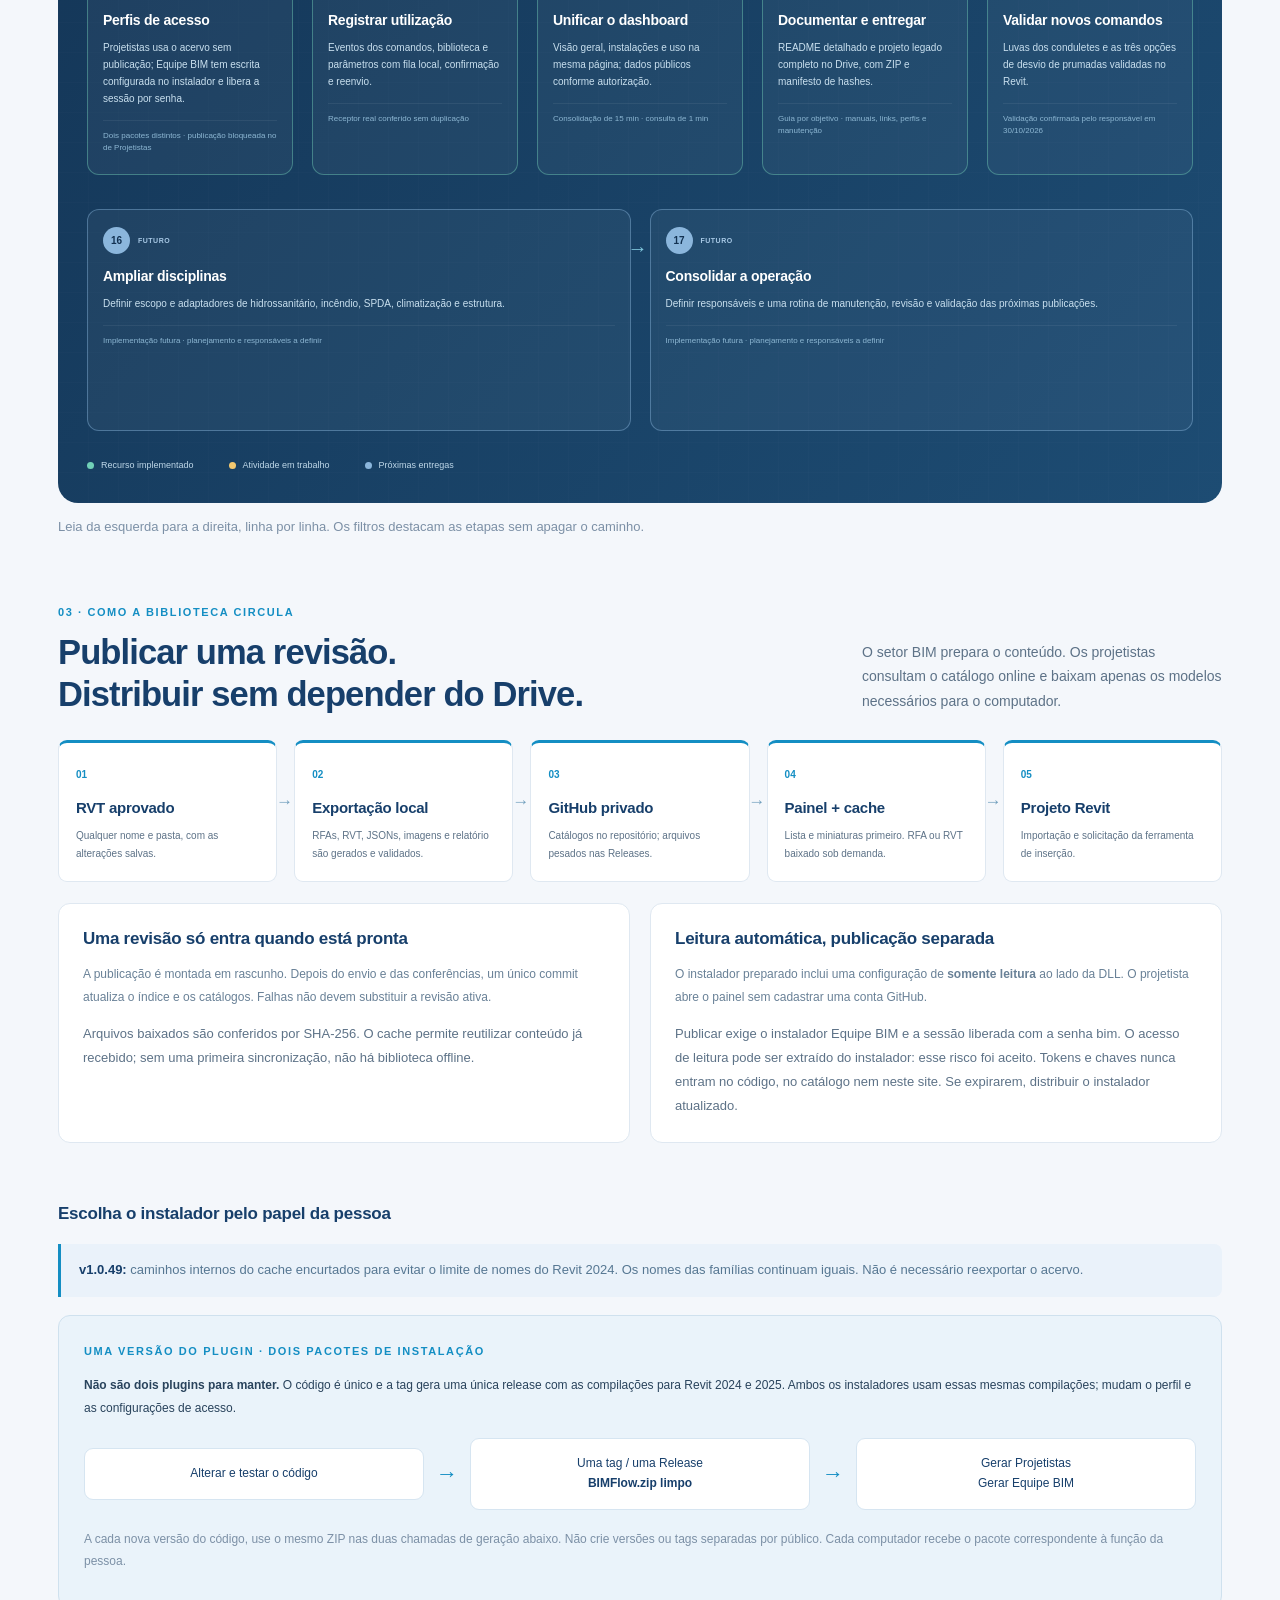
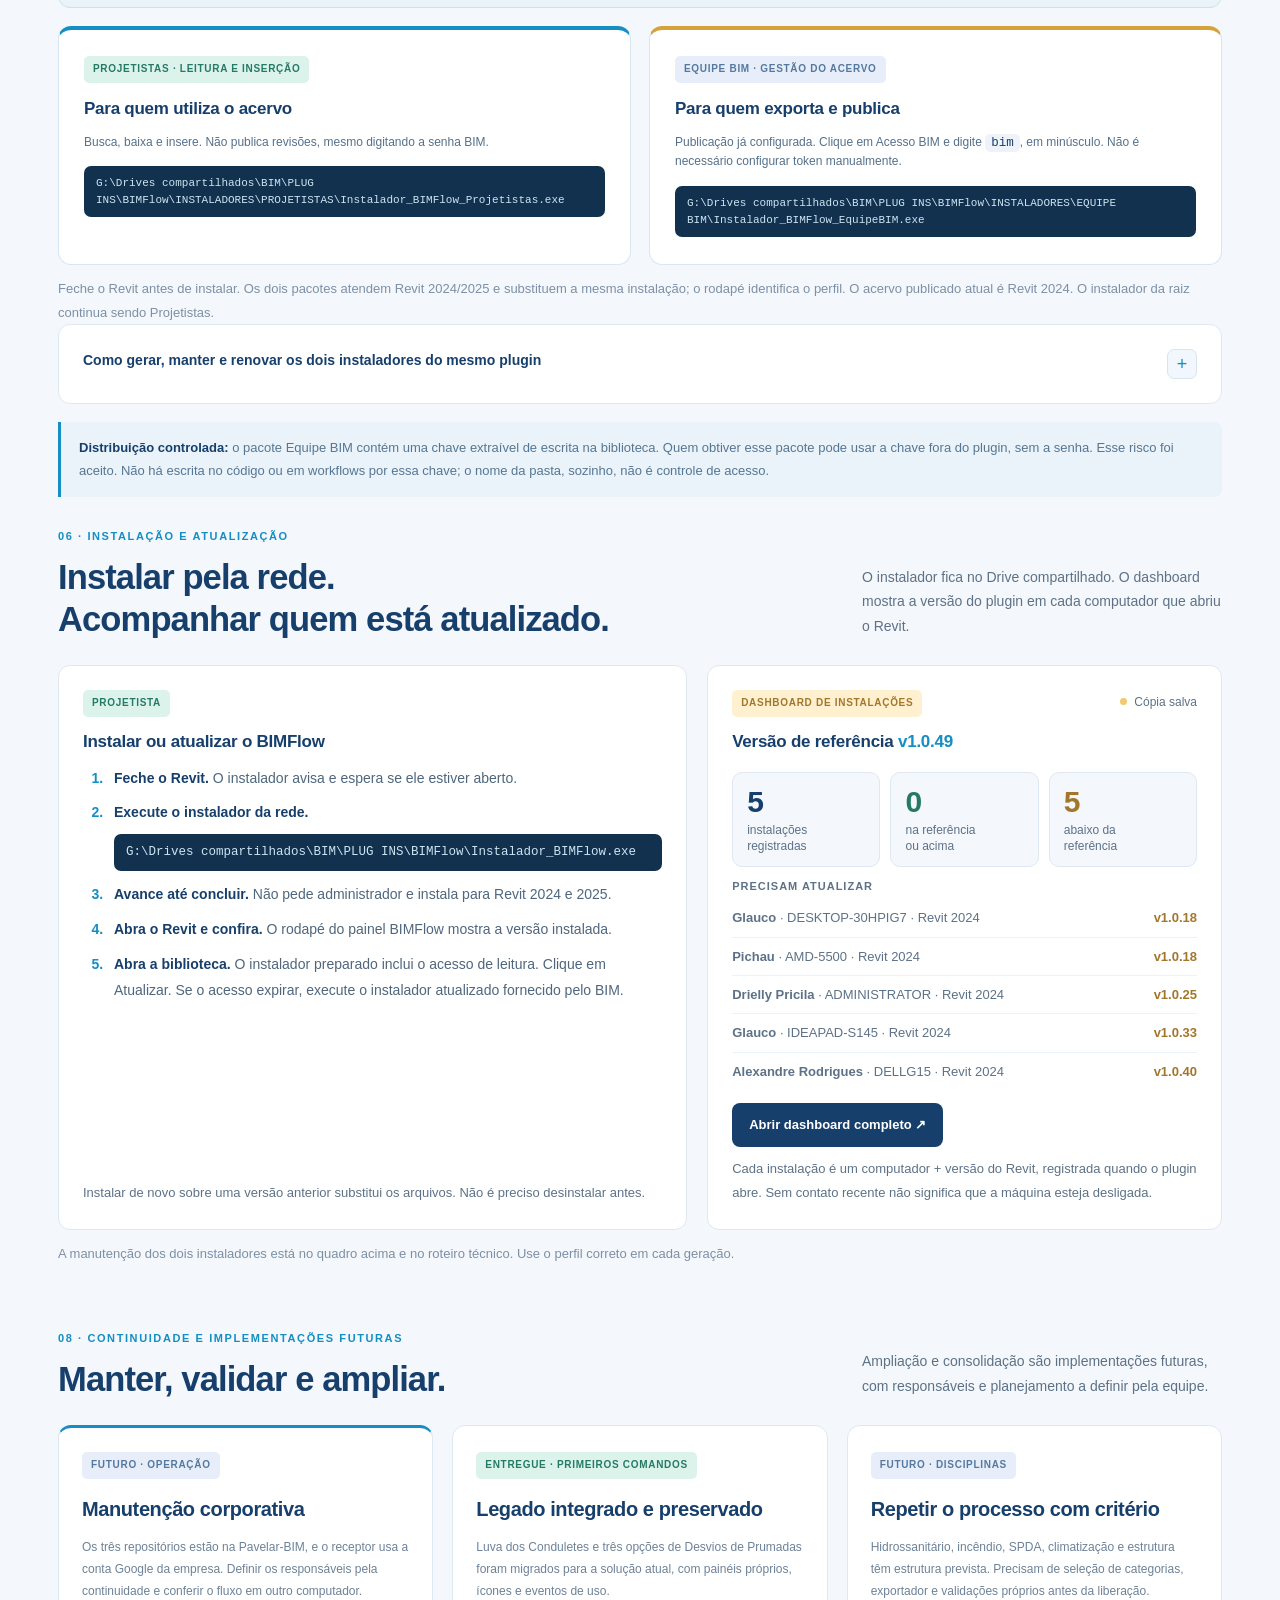
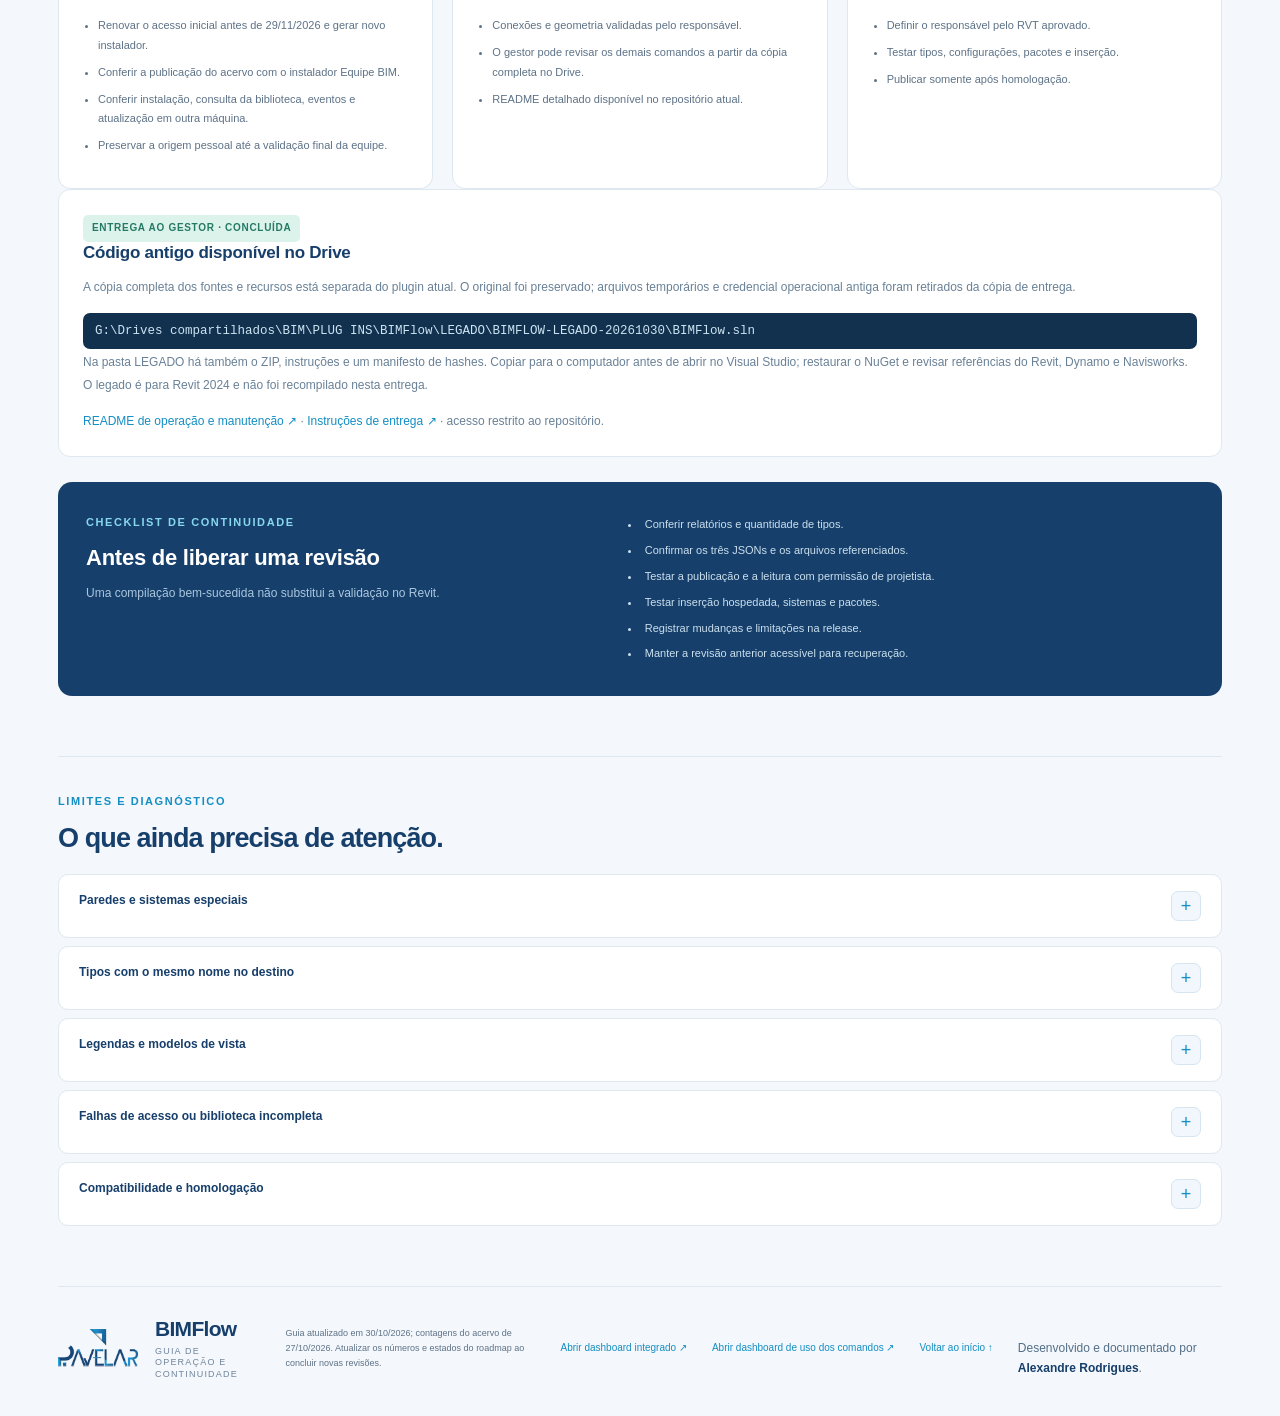
==== commit 8dd8df6d: "Atualizar guia e referencia de instalacao para 1.0.49" ====
--- a/index.html
+++ b/index.html
@@ -1,15 +1,15 @@
 <!doctype html>
-<html lang="pt-BR"><head><meta charset="utf-8"><meta name="viewport" content="width=device-width,initial-scale=1"><meta name="description" content="Guia de operação e continuidade do BIMFlow: biblioteca P. Avelar, arquitetura, elétrica, publicação no GitHub e próximos passos."><meta name="theme-color" content="#173f6b"><title>BIMFlow · P. Avelar | Guia da biblioteca</title><link rel="stylesheet" href="guia/estilo.css?v=20261030-expansao48d"></head><body>
+<html lang="pt-BR"><head><meta charset="utf-8"><meta name="viewport" content="width=device-width,initial-scale=1"><meta name="description" content="Guia de operação e continuidade do BIMFlow: biblioteca P. Avelar, arquitetura, elétrica, publicação no GitHub e próximos passos."><meta name="theme-color" content="#173f6b"><title>BIMFlow · P. Avelar | Guia da biblioteca</title><link rel="stylesheet" href="guia/estilo.css?v=20261030-cache49"></head><body>
 <header><div class="topbar"><a class="brand" href="#inicio"><img src="guia/pavelar-logo.png" alt="P. Avelar"><span>BIMFlow<small>BIBLIOTECA CORPORATIVA</small></span></a><nav aria-label="Navegação principal"><a href="#inicio">Visão geral</a><a href="#manual-comandos">Como usar</a><a href="#assumir-manutencao">Manutenção</a><a href="#links-rapidos">Links rápidos</a></nav><div class="top-actions"><a class="button light" href="#instalacao">Instalações</a><button class="button" id="imprimir">Imprimir / PDF</button></div></div></header>
 <section class="hero" id="inicio"><div class="hero-grid" aria-hidden="true"></div><div class="hero-inner"><div class="eyebrow">P. AVELAR · BIBLIOTECA E PADRONIZAÇÃO BIM</div><div class="hero-columns"><div><h1>Uma biblioteca.<br>Um caminho para<br><em>todas as disciplinas.</em></h1><p>O BIMFlow reúne busca, importação e publicação de conteúdo Revit. Elétrica e arquitetura iniciam uma estrutura que pode ser mantida e ampliada pela equipe BIM.</p><div class="hero-actions"><a class="button cyan" href="#roadmap">Ver evolução <span>↓</span></a><a class="hero-link" href="#operacao">Consultar o procedimento →</a></div><div class="hero-meta"><span>Revit 2024 / 2025*</span><span>Biblioteca privada</span><span id="data-atualizacao">Atualizado em 30/10/2026</span></div></div><aside class="hero-summary"><span class="eyebrow">RESULTADO DO ACERVO ATUAL</span><div class="hero-total"><strong id="total-tipos">889</strong><span>tipos catalogados<br>nas duas disciplinas</span></div><div class="hero-breakdown"><div><span>Elétrica</span><b>564 tipos</b></div><div><span>Arquitetura</span><b>325 tipos</b></div><div><span>Pacotes de vistas</span><b>6 pacotes</b></div></div><p>Tipos e pacotes são contagens diferentes. O painel reúne <b id="total-itens">895 itens</b>.</p><div class="hero-state"><i></i><span>Elétrica e arquitetura no GitHub privado</span></div></aside></div></div></section>
-<main><div class="release-note"><span class="pill done">NOVO ENDEREÇO OFICIAL</span><p>O acompanhamento corporativo está em <a href="https://pavelar-bim.github.io/bimflow-acompanhamento/">Pavelar-BIM · Guia e dashboard</a>. Esta cópia foi preservada para continuidade.</p></div><div class="release-note"><span class="pill done">OPERAÇÃO CORPORATIVA</span><p>A <a id="release-atual" href="https://github.com/Pavelar-BIM/BIMFlow/releases/tag/v1.0.48">v1.0.48</a> usa os repositórios da <b>Pavelar-BIM</b> para biblioteca e atualizações. O histórico de uso está na conta Google corporativa, com consolidação a cada 15 minutos. Versão preparada: <b id="versao-preparada">v1.0.48</b>. A origem pessoal foi preservada. Luva dos Conduletes e os três Desvios de Prumadas foram validados no Revit pelo responsável.</p></div>
-<section id="comece-aqui" class="learning-hub"><div class="section-heading"><div><span class="eyebrow">COMECE PELO SEU OBJETIVO</span><h2>Um guia para cada papel.</h2></div><p>Leia o essencial primeiro. Os detalhes técnicos continuam disponíveis para consulta, sem precisar percorrer tudo de uma vez.</p></div><div class="learning-goals"><a href="#manual-comandos"><b>Quero usar no Revit</b><span>Instalação, busca, inserção e comandos.</span></a><a href="#operacao"><b>Quero atualizar a biblioteca</b><span>Preparar RVT, exportar, conferir e publicar.</span></a><a href="#assumir-manutencao"><b>Vou assumir a manutenção</b><span>Entender o código, testar e publicar versões.</span></a></div><div class="learning-modes" role="group" aria-label="Percurso de leitura"><button data-learning-mode="resumo" aria-pressed="true">Visão geral</button><button data-learning-mode="uso" aria-pressed="false">Usar no Revit</button><button data-learning-mode="biblioteca" aria-pressed="false">Equipe BIM</button><button data-learning-mode="manutencao" aria-pressed="false">Manutenção técnica</button><button data-learning-mode="links" aria-pressed="false">Links</button><button data-learning-mode="tudo" aria-pressed="false">Ver tudo</button></div><p id="learning-status" class="caption" aria-live="polite">Escolha um percurso; use Ver tudo para consulta completa.</p><details class="learning-glossary"><summary>Primeira vez? Entenda os nomes</summary><dl><div><dt>Plugin / DLL</dt><dd>Programa carregado dentro do Revit.</dd></div><div><dt>Solução / projeto</dt><dd>A solução reúne os cinco projetos de código; não é o projeto RVT da obra.</dd></div><div><dt>RFA / RVT</dt><dd>Arquivo de família carregável / arquivo de projeto ou biblioteca Revit.</dd></div><div><dt>JSON / catálogo</dt><dd>Lista de itens e metadados usada pelo painel; não substitui os arquivos das famílias.</dd></div><div><dt>Commit / tag / release</dt><dd>Registro de mudança / marca de versão / entrega publicada com arquivos para download.</dd></div><div><dt>Instalador / Updater</dt><dd>O instalador prepara arquivos e perfil; o Updater troca o programa após fechar o Revit.</dd></div><div><dt>Token / senha BIM</dt><dd>Token autoriza o programa no GitHub. A senha libera os comandos na sessão; o instalador determina se há publicação disponível.</dd></div></dl></details></section><section id="entregas"><div class="section-heading"><div><span class="eyebrow">01 · ENTREGAS E NÚMEROS</span><h2>Conteúdo de duas disciplinas.<br>Uma estrutura compartilhada.</h2></div><p>Referência dos catálogos conferidos em 27/10/2026; as novas ferramentas não alteram essas contagens. Cada tipo é uma opção Revit; tabelas, legendas e modelos são reunidos em pacotes.</p></div><div id="disciplinas-cards" class="discipline-grid"></div><div class="table-card"><table><thead><tr><th>Conteúdo</th><th>Elétrica</th><th>Arquitetura</th><th>Como aparece no painel</th></tr></thead><tbody id="numeros-corpo"></tbody></table></div><div class="delivery-strip"><div><b>24</b><span>paredes básicas<br>de arquitetura</span></div><div><b>16 / 8 / 7</b><span>pisos / forros / coberturas<br>de arquitetura</span></div><div><b>60</b><span>modelos de vista<br>12 elétrica · 48 arquitetura</span></div><div><b>234</b><span>verificações automatizadas<br>aprovadas nesta entrega</span></div></div><p class="caption">Elétrica tem 7 tipos de eletrodutos e 4 de eletrocalhas. Os pacotes incluem 12 modelos de vista de elétrica e 48 de arquitetura.</p></section>
+<main><div class="release-note"><span class="pill done">NOVO ENDEREÇO OFICIAL</span><p>O acompanhamento corporativo está em <a href="https://pavelar-bim.github.io/bimflow-acompanhamento/">Pavelar-BIM · Guia e dashboard</a>. Esta cópia foi preservada para continuidade.</p></div><div class="release-note"><span class="pill done">OPERAÇÃO CORPORATIVA</span><p>A <a id="release-atual" href="https://github.com/Pavelar-BIM/BIMFlow/releases/tag/v1.0.49">v1.0.49</a> usa os repositórios da <b>Pavelar-BIM</b> para biblioteca e atualizações. O histórico de uso está na conta Google corporativa, com consolidação a cada 15 minutos. Versão preparada: <b id="versao-preparada">v1.0.49</b>. A origem pessoal foi preservada. Luva dos Conduletes e os três Desvios de Prumadas foram validados no Revit pelo responsável.</p></div>
+<section id="comece-aqui" class="learning-hub"><div class="section-heading"><div><span class="eyebrow">COMECE PELO SEU OBJETIVO</span><h2>Um guia para cada papel.</h2></div><p>Leia o essencial primeiro. Os detalhes técnicos continuam disponíveis para consulta, sem precisar percorrer tudo de uma vez.</p></div><div class="learning-goals"><a href="#manual-comandos"><b>Quero usar no Revit</b><span>Instalação, busca, inserção e comandos.</span></a><a href="#operacao"><b>Quero atualizar a biblioteca</b><span>Preparar RVT, exportar, conferir e publicar.</span></a><a href="#assumir-manutencao"><b>Vou assumir a manutenção</b><span>Entender o código, testar e publicar versões.</span></a></div><div class="learning-modes" role="group" aria-label="Percurso de leitura"><button data-learning-mode="resumo" aria-pressed="true">Visão geral</button><button data-learning-mode="uso" aria-pressed="false">Usar no Revit</button><button data-learning-mode="biblioteca" aria-pressed="false">Equipe BIM</button><button data-learning-mode="manutencao" aria-pressed="false">Manutenção técnica</button><button data-learning-mode="links" aria-pressed="false">Links</button><button data-learning-mode="tudo" aria-pressed="false">Ver tudo</button></div><p id="learning-status" class="caption" aria-live="polite">Escolha um percurso; use Ver tudo para consulta completa.</p><details class="learning-glossary"><summary>Primeira vez? Entenda os nomes</summary><dl><div><dt>Plugin / DLL</dt><dd>Programa carregado dentro do Revit.</dd></div><div><dt>Solução / projeto</dt><dd>A solução reúne os cinco projetos de código; não é o projeto RVT da obra.</dd></div><div><dt>RFA / RVT</dt><dd>Arquivo de família carregável / arquivo de projeto ou biblioteca Revit.</dd></div><div><dt>JSON / catálogo</dt><dd>Lista de itens e metadados usada pelo painel; não substitui os arquivos das famílias.</dd></div><div><dt>Commit / tag / release</dt><dd>Registro de mudança / marca de versão / entrega publicada com arquivos para download.</dd></div><div><dt>Instalador / Updater</dt><dd>O instalador prepara arquivos e perfil; o Updater troca o programa após fechar o Revit.</dd></div><div><dt>Token / senha BIM</dt><dd>Token autoriza o programa no GitHub. A senha libera os comandos na sessão; o instalador determina se há publicação disponível.</dd></div></dl></details></section><section id="entregas"><div class="section-heading"><div><span class="eyebrow">01 · ENTREGAS E NÚMEROS</span><h2>Conteúdo de duas disciplinas.<br>Uma estrutura compartilhada.</h2></div><p>Referência dos catálogos conferidos em 27/10/2026; as novas ferramentas não alteram essas contagens. Cada tipo é uma opção Revit; tabelas, legendas e modelos são reunidos em pacotes.</p></div><div id="disciplinas-cards" class="discipline-grid"></div><div class="table-card"><table><thead><tr><th>Conteúdo</th><th>Elétrica</th><th>Arquitetura</th><th>Como aparece no painel</th></tr></thead><tbody id="numeros-corpo"></tbody></table></div><div class="delivery-strip"><div><b>24</b><span>paredes básicas<br>de arquitetura</span></div><div><b>16 / 8 / 7</b><span>pisos / forros / coberturas<br>de arquitetura</span></div><div><b>60</b><span>modelos de vista<br>12 elétrica · 48 arquitetura</span></div><div><b>239</b><span>verificações automatizadas<br>aprovadas nesta entrega</span></div></div><p class="caption">Elétrica tem 7 tipos de eletrodutos e 4 de eletrocalhas. Os pacotes incluem 12 modelos de vista de elétrica e 48 de arquitetura.</p></section>
 <section id="roadmap"><div class="section-heading"><div><span class="eyebrow">02 · EVOLUÇÃO DA SOLUÇÃO</span><h2>O que está entregue.<br>O que vem a seguir.</h2></div><div class="status-filters" aria-label="Destacar etapas por situação"><button data-filter="todos" aria-pressed="true">Todas</button><button data-filter="concluido" aria-pressed="false">Concluídas</button><button data-filter="andamento" aria-pressed="false">Em trabalho</button><button data-filter="validacao" aria-pressed="false">Em validação</button><button data-filter="futuro" aria-pressed="false">Futuras</button></div></div><div class="roadmap-surface"><div class="roadmap-caption"><span>P. AVELAR · BIMFLOW</span><b>Do acervo aprovado à operação corporativa</b></div><div id="roadmap-steps" class="roadmap-chain"></div><div class="flow-legend"><span><i class="green"></i> Recurso implementado</span><span><i class="amber"></i> Atividade em trabalho</span><span><i class="blue"></i> Próximas entregas</span></div></div><p id="filter-note" class="caption" aria-live="polite">Leia da esquerda para a direita, linha por linha. Os filtros destacam as etapas sem apagar o caminho.</p></section>
 <section id="fluxo"><div class="section-heading"><div><span class="eyebrow">03 · COMO A BIBLIOTECA CIRCULA</span><h2>Publicar uma revisão.<br>Distribuir sem depender do Drive.</h2></div><p>O setor BIM prepara o conteúdo. Os projetistas consultam o catálogo online e baixam apenas os modelos necessários para o computador.</p></div><div class="process-flow"><article><span>01</span><h3>RVT aprovado</h3><p>Qualquer nome e pasta, com as alterações salvas.</p></article><article><span>02</span><h3>Exportação local</h3><p>RFAs, RVT, JSONs, imagens e relatório são gerados e validados.</p></article><article><span>03</span><h3>GitHub privado</h3><p>Catálogos no repositório; arquivos pesados nas Releases.</p></article><article><span>04</span><h3>Painel + cache</h3><p>Lista e miniaturas primeiro. RFA ou RVT baixado sob demanda.</p></article><article><span>05</span><h3>Projeto Revit</h3><p>Importação e solicitação da ferramenta de inserção.</p></article></div><div class="two-col"><div class="card"><h3>Uma revisão só entra quando está pronta</h3><p>A publicação é montada em rascunho. Depois do envio e das conferências, um único commit atualiza o índice e os catálogos. Falhas não devem substituir a revisão ativa.</p><p class="muted">Arquivos baixados são conferidos por SHA-256. O cache permite reutilizar conteúdo já recebido; sem uma primeira sincronização, não há biblioteca offline.</p></div><div class="card"><h3>Leitura automática, publicação separada</h3><p>O instalador preparado inclui uma configuração de <b>somente leitura</b> ao lado da DLL. O projetista abre o painel sem cadastrar uma conta GitHub.</p><p class="muted">Publicar exige o instalador Equipe BIM e a sessão liberada com a senha bim. O acesso de leitura pode ser extraído do instalador: esse risco foi aceito. Tokens e chaves nunca entram no código, no catálogo nem neste site. Se expirarem, distribuir o instalador atualizado.</p></div></div></section>
-<section id="interface"><div class="section-heading"><div><span class="eyebrow">04 · INTERFACE E COMANDOS</span><h2>Uma entrada para buscar.<br>Uma rotina para manter.</h2></div><p>O painel concentra busca e importação. Os comandos de gestão ficam separados das ferramentas de padronização.</p></div><figure class="ribbon-figure"><img src="guia/ribbon-atual.svg" alt="Ribbon BIMFlow v1.0.48 com Biblioteca, Gestão, Padronização, Elétrica, Hidrossanitário e Acesso"><figcaption>Representação da ribbon preparada no código v1.0.48, usando os ícones reais. Os comandos de gestão ficam visíveis apenas no perfil Equipe BIM.</figcaption></figure><div class="table-card"><table><thead><tr><th>Painel</th><th>Comando</th><th>Finalidade</th></tr></thead><tbody><tr><td>Biblioteca</td><td>Biblioteca BIMFlow</td><td>Buscar, filtrar, selecionar, importar e iniciar a inserção do conteúdo.</td></tr><tr><td>Gestão da biblioteca</td><td>Exportar Catálogo</td><td>Preparar a disciplina e, opcionalmente, publicar a revisão no GitHub.</td></tr><tr><td>Gestão da biblioteca</td><td>Publicar Biblioteca</td><td>Enviar um pacote local já exportado, sem processar o RVT novamente.</td></tr><tr><td>Padronização</td><td>Parâmetros de Folhas</td><td>Carregar ou verificar os parâmetros compartilhados corporativos de folhas.</td></tr><tr><td>Elétrica</td><td>Luva dos Conduletes</td><td>Ajustar a visibilidade das luvas conforme as conexões dos conduletes selecionados.</td></tr><tr><td>Hidrossanitário</td><td>Desvios de Prumadas ▾</td><td>Escolher desvio direto, com um joelho ou com dois joelhos; selecionar as tubulações no projeto.</td></tr><tr><td>Acesso</td><td>Acesso BIM / Encerrar BIM</td><td>Iniciar como Projetista e liberar ferramentas de gestão para a Equipe BIM. A senha é uma barreira operacional; o instalador Equipe BIM já contém o acesso de publicação, separado da leitura.</td></tr></tbody></table></div><div class="two-col interface-block"><div><h3>O painel evita etapas repetidas</h3><ul class="check-list"><li>Busca por nomes, palavras e quantidades, combinada com filtros de disciplina e categoria.</li><li>Importação individual, por seleção ou de todos os resultados filtrados.</li><li>Reutilização de tipos já existentes no projeto, com validações dos sistemas suportados.</li><li>Pacotes de tabelas, legendas e modelos de vista.</li><li>Acesso de leitura instalado e indicação de catálogo sincronizado ou cache offline.</li></ul><div class="note"><b>Modelos de vista:</b> são importados como modelos; não são aplicados automaticamente às vistas existentes. Modelos com mesmo nome e tipo no destino são preservados.</div></div><figure><img id="painel-imagem" class="panel-image" src="guia/painel-online.png" alt="Prévia da interface BIMFlow com disciplinas e categorias da biblioteca"><figcaption>Prévia renderizada a partir da interface preparada e dos catálogos reais. Interface atualizada com cabeçalho de sincronização, categorias recolhíveis e identificação da disciplina.</figcaption></figure></div><details class="card"><summary>Conferir uma exportação sem publicar · prévia local</summary><p>Exportar Catálogo com a publicação desmarcada → Prévia local → conferir e testar → Publicar Biblioteca → Voltar ao GitHub → Atualizar.</p><p>A prévia lê <code>%LOCALAPPDATA%\BIMFlow\Exportacoes\DISCIPLINA\VERSAO</code> deste computador. Não faz upload, não exige credencial e não altera a biblioteca publicada. O painel volta a iniciar no GitHub ao reabrir o Revit.</p><figure><img class="panel-image" src="guia/previa-local-144.png" alt="Prévia local BIMFlow com aviso de conteúdo de trabalho e botão Voltar ao GitHub"><figcaption>Imagem de referência da prévia local: origem identificada, exportação elétrica com 567 itens. Na versão atual, o rodapé também identifica Projetistas ou Equipe BIM. Para conferir mudanças de tipos, usar projeto de teste vazio.</figcaption></figure></details><details class="video-details"><summary>Ver demonstração do piloto elétrico</summary><video controls autoplay muted loop playsinline preload="metadata"><source data-src="demonstracao-bimflow.mp4" type="video/mp4"></video><p class="caption">Gravação do piloto anterior à integração GitHub. Serve como referência do fluxo de busca e inserção; os rótulos e comandos atuais estão descritos acima.</p></details></section>
+<section id="interface"><div class="section-heading"><div><span class="eyebrow">04 · INTERFACE E COMANDOS</span><h2>Uma entrada para buscar.<br>Uma rotina para manter.</h2></div><p>O painel concentra busca e importação. Os comandos de gestão ficam separados das ferramentas de padronização.</p></div><figure class="ribbon-figure"><img src="guia/ribbon-atual.svg" alt="Ribbon BIMFlow v1.0.49 com Biblioteca, Gestão, Padronização, Elétrica, Hidrossanitário e Acesso"><figcaption>Representação da ribbon preparada no código v1.0.49, usando os ícones reais. Os comandos de gestão ficam visíveis apenas no perfil Equipe BIM.</figcaption></figure><div class="table-card"><table><thead><tr><th>Painel</th><th>Comando</th><th>Finalidade</th></tr></thead><tbody><tr><td>Biblioteca</td><td>Biblioteca BIMFlow</td><td>Buscar, filtrar, selecionar, importar e iniciar a inserção do conteúdo.</td></tr><tr><td>Gestão da biblioteca</td><td>Exportar Catálogo</td><td>Preparar a disciplina e, opcionalmente, publicar a revisão no GitHub.</td></tr><tr><td>Gestão da biblioteca</td><td>Publicar Biblioteca</td><td>Enviar um pacote local já exportado, sem processar o RVT novamente.</td></tr><tr><td>Padronização</td><td>Parâmetros de Folhas</td><td>Carregar ou verificar os parâmetros compartilhados corporativos de folhas.</td></tr><tr><td>Elétrica</td><td>Luva dos Conduletes</td><td>Ajustar a visibilidade das luvas conforme as conexões dos conduletes selecionados.</td></tr><tr><td>Hidrossanitário</td><td>Desvios de Prumadas ▾</td><td>Escolher desvio direto, com um joelho ou com dois joelhos; selecionar as tubulações no projeto.</td></tr><tr><td>Acesso</td><td>Acesso BIM / Encerrar BIM</td><td>Iniciar como Projetista e liberar ferramentas de gestão para a Equipe BIM. A senha é uma barreira operacional; o instalador Equipe BIM já contém o acesso de publicação, separado da leitura.</td></tr></tbody></table></div><div class="two-col interface-block"><div><h3>O painel evita etapas repetidas</h3><ul class="check-list"><li>Busca por nomes, palavras e quantidades, combinada com filtros de disciplina e categoria.</li><li>Importação individual, por seleção ou de todos os resultados filtrados.</li><li>Reutilização de tipos já existentes no projeto, com validações dos sistemas suportados.</li><li>Pacotes de tabelas, legendas e modelos de vista.</li><li>Acesso de leitura instalado e indicação de catálogo sincronizado ou cache offline.</li></ul><div class="note"><b>Modelos de vista:</b> são importados como modelos; não são aplicados automaticamente às vistas existentes. Modelos com mesmo nome e tipo no destino são preservados.</div></div><figure><img id="painel-imagem" class="panel-image" src="guia/painel-online.png" alt="Prévia da interface BIMFlow com disciplinas e categorias da biblioteca"><figcaption>Prévia renderizada a partir da interface preparada e dos catálogos reais. Interface atualizada com cabeçalho de sincronização, categorias recolhíveis e identificação da disciplina.</figcaption></figure></div><details class="card"><summary>Conferir uma exportação sem publicar · prévia local</summary><p>Exportar Catálogo com a publicação desmarcada → Prévia local → conferir e testar → Publicar Biblioteca → Voltar ao GitHub → Atualizar.</p><p>A prévia lê <code>%LOCALAPPDATA%\BIMFlow\Exportacoes\DISCIPLINA\VERSAO</code> deste computador. Não faz upload, não exige credencial e não altera a biblioteca publicada. O painel volta a iniciar no GitHub ao reabrir o Revit.</p><figure><img class="panel-image" src="guia/previa-local-144.png" alt="Prévia local BIMFlow com aviso de conteúdo de trabalho e botão Voltar ao GitHub"><figcaption>Imagem de referência da prévia local: origem identificada, exportação elétrica com 567 itens. Na versão atual, o rodapé também identifica Projetistas ou Equipe BIM. Para conferir mudanças de tipos, usar projeto de teste vazio.</figcaption></figure></details><details class="video-details"><summary>Ver demonstração do piloto elétrico</summary><video controls autoplay muted loop playsinline preload="metadata"><source data-src="demonstracao-bimflow.mp4" type="video/mp4"></video><p class="caption">Gravação do piloto anterior à integração GitHub. Serve como referência do fluxo de busca e inserção; os rótulos e comandos atuais estão descritos acima.</p></details></section>
 <section id="operacao"><div class="section-heading"><div><span class="eyebrow">05 · PROCEDIMENTO DE OPERAÇÃO</span><h2>Quem faz o quê.</h2></div><p>Use os procedimentos abaixo para trabalhar no projeto, atualizar o acervo e manter a solução.</p></div><p><a href="#manual-comandos">Ver manual de cada comando e exemplo completo de exportação →</a></p><div class="role-tabs" role="tablist" aria-label="Procedimentos por perfil"><button id="tab-projetista" role="tab" data-role="projetista" aria-selected="true" aria-controls="role-projetista">Projetista</button><button id="tab-bim" role="tab" data-role="bim" aria-selected="false" aria-controls="role-bim">Setor BIM</button><button id="tab-manutencao" role="tab" data-role="manutencao" aria-selected="false" aria-controls="role-manutencao">Manutenção</button></div><div id="role-projetista" class="role-panel" role="tabpanel" aria-labelledby="tab-projetista"><ol class="numbered"><li><b>Instalar e acessar.</b> Fechar o Revit, rodar o <a href="#instalacao">instalador da rede</a> e conferir a versão no rodapé. O pacote preparado já inclui o acesso de leitura.</li><li><b>Sincronizar.</b> Abrir o projeto e clicar em Atualizar no painel. Conferir as disciplinas disponíveis.</li><li><b>Buscar e inserir.</b> Combinar texto e filtros. Ao clicar em Inserir, o plugin baixa o conteúdo necessário, importa e solicita a ferramenta nativa de criação.</li><li><b>Trabalhar com pacotes.</b> Importar tabelas, legendas ou modelos de vista. Aplicar modelos às vistas pelo Revit.</li></ol><p class="muted">Se o tipo exigir hospedeiro, vista compatível ou desenho de contorno, o Revit solicitará essa interação. O painel não elimina essas condições de criação.</p></div><div id="role-bim" class="role-panel" role="tabpanel" aria-labelledby="tab-bim" hidden><ol class="numbered"><li><b>Liberar a gestão.</b> Usar o painel Acesso para ativar Equipe BIM. No instalador Equipe BIM, digite bim (minúsculo). A publicação já está configurada nesse pacote.</li><li><b>Curar o RVT.</b> Carregar as famílias aprovadas, revisar nomes e tipos, tabelas, legendas e modelos. Salvar as alterações.</li><li><b>Escolher a disciplina.</b> Executar Exportar Catálogo. O RVT pode ter qualquer nome e estar em qualquer pasta acessível.</li><li><b>Preparar e conferir.</b> Aguardar a coleta e validar o relatório. Tipos sem instâncias também são inventariados. Genéricos exigem prefixo ELD- ou ARQ- conforme a disciplina.</li><li><b>Conferir antes de publicar.</b> Com a publicação desmarcada na exportação, clicar em Prévia local no painel. Atualizar relê os arquivos deste computador. Testar em projeto vazio: tipos já existentes são preservados.</li><li><b>Publicar.</b> Manter a opção de publicação no GitHub marcada ou usar Publicar Biblioteca sobre um pacote local pronto.</li><li><b>Homologar e comunicar.</b> Depois de publicar, clicar em Voltar ao GitHub e Atualizar. Testar em um projeto de destino e informar a revisão liberada à equipe.</li></ol><p class="muted">A publicação exige credencial com permissão de escrita. Se o envio falhar, o pacote local pode ser reenviado; não é necessário repetir toda a exportação.</p></div><div id="role-manutencao" class="role-panel" role="tabpanel" aria-labelledby="tab-manutencao" hidden><ol class="numbered"><li><b>Obter o código.</b> Clonar o repositório do plugin e abrir BIMFlow/BIMFlow.sln. As classes estão separadas em Commands, Models, Services e UI.</li><li><b>Executar as verificações.</b> Compilar em Release para net48/Revit 2024 e net8.0-windows/Revit 2025. Executar o projeto BIMFlow.Library.Tests.</li><li><b>Homologar no Revit.</b> Testar exportação, publicação, leitura, importação e inserção. Não considerar a compilação como homologação funcional.</li><li><b>Versionar e publicar.</b> Atualizar a versão do projeto e as notas da release. O workflow de publicação do plugin é disparado por uma tag v*.</li><li><b>Distribuir.</b> Conferir o BIMFlow.zip da release. Fechar o Revit antes de substituir os arquivos instalados; manter backup da versão anterior.</li></ol><p class="muted">A release do plugin e as revisões da biblioteca são independentes. Publicar uma DLL não atualiza os catálogos e publicar famílias não troca a DLL dos usuários.</p></div></section>
-<section id="instalacao"><div class="installer-choice"><h3>Escolha o instalador pelo papel da pessoa</h3><div class="one-plugin"><span class="eyebrow">UMA VERSÃO DO PLUGIN · DOIS PACOTES DE INSTALAÇÃO</span><p><b>Não são dois plugins para manter.</b> O código é único e a tag gera uma única release com as compilações para Revit 2024 e 2025. Ambos os instaladores usam essas mesmas compilações; mudam o perfil e as configurações de acesso.</p><div class="package-pipeline"><span>Alterar e testar o código</span><b aria-hidden="true">→</b><span>Uma tag / uma Release<br><strong>BIMFlow.zip limpo</strong></span><b aria-hidden="true">→</b><span>Gerar Projetistas<br>Gerar Equipe BIM</span></div><p class="caption">A cada nova versão do código, use o mesmo ZIP nas duas chamadas de geração abaixo. Não crie versões ou tags separadas por público. Cada computador recebe o pacote correspondente à função da pessoa.</p></div><div class="installer-profiles"><article><span class="pill done">PROJETISTAS · LEITURA E INSERÇÃO</span><h3>Para quem utiliza o acervo</h3><p>Busca, baixa e insere. Não publica revisões, mesmo digitando a senha BIM.</p><code class="path">G:\Drives compartilhados\BIM\PLUG INS\BIMFlow\INSTALADORES\PROJETISTAS\Instalador_BIMFlow_Projetistas.exe</code></article><article><span class="pill planned">EQUIPE BIM · GESTÃO DO ACERVO</span><h3>Para quem exporta e publica</h3><p>Publicação já configurada. Clique em Acesso BIM e digite <code>bim</code>, em minúsculo. Não é necessário configurar token manualmente.</p><code class="path">G:\Drives compartilhados\BIM\PLUG INS\BIMFlow\INSTALADORES\EQUIPE BIM\Instalador_BIMFlow_EquipeBIM.exe</code></article></div><p class="caption">Feche o Revit antes de instalar. Os dois pacotes atendem Revit 2024/2025 e substituem a mesma instalação; o rodapé identifica o perfil. O acervo publicado atual é Revit 2024. O instalador da raiz continua sendo Projetistas.</p><details class="card"><summary>Como gerar, manter e renovar os dois instaladores do mesmo plugin</summary><h3>Quando preciso gerar novamente?</h3><div class="table-card"><table><thead><tr><th>O que mudou</th><th>O que fazer</th></tr></thead><tbody><tr><td>Código do plugin</td><td>Nova versão e uma tag; conferir a release e gerar os dois instaladores com o mesmo ZIP.</td></tr><tr><td>Token de leitura</td><td>Renovar e gerar os dois instaladores; não exige alteração do código só para trocar essa configuração.</td></tr><tr><td>Somente token de publicação</td><td>Gerar novamente o instalador Equipe BIM. O de Projetistas não contém essa chave.</td></tr><tr><td>Família ou catálogo</td><td>Exportar, conferir e publicar a biblioteca no Revit; não gera release do plugin nem exige reinstalar só por essa mudança.</td></tr><tr><td>Função da pessoa</td><td>Executar o instalador correto com Revit fechado. O perfil anterior é substituído; não instalar dois plugins paralelos.</td></tr></tbody></table></div><ol><li>Publique a versão do código por tag e confira o ZIP limpo em Releases.</li><li>No Windows do mantenedor, configure leitura, ingestão de uso e a chave exclusiva de publicação BIM protegidas por DPAPI.</li><li>Execute Gerar-Corporativo.ps1 duas vezes, com o mesmo ZIP e o clone atualizado: uma para cada perfil.</li><li>Confira os arquivos gerados e distribua cada um ao seu público. A BASE fica local; compartilhar somente os EXEs.</li><li>Renove os acessos antes de 29/11/2026 e gere novamente os pacotes correspondentes. O ZIP de atualização preserva o perfil e não injeta a chave nova sozinho.</li></ol><pre><code>.\Gerar-Corporativo.ps1 -Pacote '.\PACOTES\BIMFlow-v1.0.48.zip' -CodigoFonte 'C:\BIM\BIMFlow' -Perfil Projetistas -Publicar
-.\Gerar-Corporativo.ps1 -Pacote '.\PACOTES\BIMFlow-v1.0.48.zip' -CodigoFonte 'C:\BIM\BIMFlow' -Perfil EquipeBIM -Publicar</code></pre><p>O script cria pastas separadas para cada geração e não reutiliza uma BASE BIM no pacote de Projetistas. <a href="https://github.com/Pavelar-BIM/BIMFlow/blob/main/docs/INSTALADORES-POR-PERFIL.md">Procedimento completo no repositório privado ↗</a></p></details><div class="note"><b>Distribuição controlada:</b> o pacote Equipe BIM contém uma chave extraível de escrita na biblioteca. Quem obtiver esse pacote pode usar a chave fora do plugin, sem a senha. Esse risco foi aceito. Não há escrita no código ou em workflows por essa chave; o nome da pasta, sozinho, não é controle de acesso.</div></div><div class="section-heading"><div><span class="eyebrow">06 · INSTALAÇÃO E ATUALIZAÇÃO</span><h2>Instalar pela rede.<br>Acompanhar quem está atualizado.</h2></div><p>O instalador fica no Drive compartilhado. O dashboard mostra a versão do plugin em cada computador que abriu o Revit.</p></div>
+<section id="instalacao"><div class="installer-choice"><h3>Escolha o instalador pelo papel da pessoa</h3><p class="note"><b>v1.0.49:</b> caminhos internos do cache encurtados para evitar o limite de nomes do Revit 2024. Os nomes das famílias continuam iguais. Não é necessário reexportar o acervo.</p><div class="one-plugin"><span class="eyebrow">UMA VERSÃO DO PLUGIN · DOIS PACOTES DE INSTALAÇÃO</span><p><b>Não são dois plugins para manter.</b> O código é único e a tag gera uma única release com as compilações para Revit 2024 e 2025. Ambos os instaladores usam essas mesmas compilações; mudam o perfil e as configurações de acesso.</p><div class="package-pipeline"><span>Alterar e testar o código</span><b aria-hidden="true">→</b><span>Uma tag / uma Release<br><strong>BIMFlow.zip limpo</strong></span><b aria-hidden="true">→</b><span>Gerar Projetistas<br>Gerar Equipe BIM</span></div><p class="caption">A cada nova versão do código, use o mesmo ZIP nas duas chamadas de geração abaixo. Não crie versões ou tags separadas por público. Cada computador recebe o pacote correspondente à função da pessoa.</p></div><div class="installer-profiles"><article><span class="pill done">PROJETISTAS · LEITURA E INSERÇÃO</span><h3>Para quem utiliza o acervo</h3><p>Busca, baixa e insere. Não publica revisões, mesmo digitando a senha BIM.</p><code class="path">G:\Drives compartilhados\BIM\PLUG INS\BIMFlow\INSTALADORES\PROJETISTAS\Instalador_BIMFlow_Projetistas.exe</code></article><article><span class="pill planned">EQUIPE BIM · GESTÃO DO ACERVO</span><h3>Para quem exporta e publica</h3><p>Publicação já configurada. Clique em Acesso BIM e digite <code>bim</code>, em minúsculo. Não é necessário configurar token manualmente.</p><code class="path">G:\Drives compartilhados\BIM\PLUG INS\BIMFlow\INSTALADORES\EQUIPE BIM\Instalador_BIMFlow_EquipeBIM.exe</code></article></div><p class="caption">Feche o Revit antes de instalar. Os dois pacotes atendem Revit 2024/2025 e substituem a mesma instalação; o rodapé identifica o perfil. O acervo publicado atual é Revit 2024. O instalador da raiz continua sendo Projetistas.</p><details class="card"><summary>Como gerar, manter e renovar os dois instaladores do mesmo plugin</summary><h3>Quando preciso gerar novamente?</h3><div class="table-card"><table><thead><tr><th>O que mudou</th><th>O que fazer</th></tr></thead><tbody><tr><td>Código do plugin</td><td>Nova versão e uma tag; conferir a release e gerar os dois instaladores com o mesmo ZIP.</td></tr><tr><td>Token de leitura</td><td>Renovar e gerar os dois instaladores; não exige alteração do código só para trocar essa configuração.</td></tr><tr><td>Somente token de publicação</td><td>Gerar novamente o instalador Equipe BIM. O de Projetistas não contém essa chave.</td></tr><tr><td>Família ou catálogo</td><td>Exportar, conferir e publicar a biblioteca no Revit; não gera release do plugin nem exige reinstalar só por essa mudança.</td></tr><tr><td>Função da pessoa</td><td>Executar o instalador correto com Revit fechado. O perfil anterior é substituído; não instalar dois plugins paralelos.</td></tr></tbody></table></div><ol><li>Publique a versão do código por tag e confira o ZIP limpo em Releases.</li><li>No Windows do mantenedor, configure leitura, ingestão de uso e a chave exclusiva de publicação BIM protegidas por DPAPI.</li><li>Execute Gerar-Corporativo.ps1 duas vezes, com o mesmo ZIP e o clone atualizado: uma para cada perfil.</li><li>Confira os arquivos gerados e distribua cada um ao seu público. A BASE fica local; compartilhar somente os EXEs.</li><li>Renove os acessos antes de 29/11/2026 e gere novamente os pacotes correspondentes. O ZIP de atualização preserva o perfil e não injeta a chave nova sozinho.</li></ol><pre><code>.\Gerar-Corporativo.ps1 -Pacote '.\PACOTES\BIMFlow-v1.0.49.zip' -CodigoFonte 'C:\BIM\BIMFlow' -Perfil Projetistas -Publicar
+.\Gerar-Corporativo.ps1 -Pacote '.\PACOTES\BIMFlow-v1.0.49.zip' -CodigoFonte 'C:\BIM\BIMFlow' -Perfil EquipeBIM -Publicar</code></pre><p>O script cria pastas separadas para cada geração e não reutiliza uma BASE BIM no pacote de Projetistas. <a href="https://github.com/Pavelar-BIM/BIMFlow/blob/main/docs/INSTALADORES-POR-PERFIL.md">Procedimento completo no repositório privado ↗</a></p></details><div class="note"><b>Distribuição controlada:</b> o pacote Equipe BIM contém uma chave extraível de escrita na biblioteca. Quem obtiver esse pacote pode usar a chave fora do plugin, sem a senha. Esse risco foi aceito. Não há escrita no código ou em workflows por essa chave; o nome da pasta, sozinho, não é controle de acesso.</div></div><div class="section-heading"><div><span class="eyebrow">06 · INSTALAÇÃO E ATUALIZAÇÃO</span><h2>Instalar pela rede.<br>Acompanhar quem está atualizado.</h2></div><p>O instalador fica no Drive compartilhado. O dashboard mostra a versão do plugin em cada computador que abriu o Revit.</p></div>
 <div class="install-grid">
 <div class="card install-card"><span class="pill done">PROJETISTA</span><h3>Instalar ou atualizar o BIMFlow</h3><ol class="numbered compact"><li><b>Feche o Revit.</b> O instalador avisa e espera se ele estiver aberto.</li><li><b>Execute o instalador da rede.</b><code class="path">G:\Drives compartilhados\BIM\PLUG INS\BIMFlow\Instalador_BIMFlow.exe</code></li><li><b>Avance até concluir.</b> Não pede administrador e instala para Revit 2024 e 2025.</li><li><b>Abra o Revit e confira.</b> O rodapé do painel BIMFlow mostra a versão instalada.</li><li><b>Abra a biblioteca.</b> O instalador preparado inclui o acesso de leitura. Clique em Atualizar. Se o acesso expirar, execute o instalador atualizado fornecido pelo BIM.</li></ol><p class="muted">Instalar de novo sobre uma versão anterior substitui os arquivos. Não é preciso desinstalar antes.</p></div>
 <div class="card live-card" id="painel-instalacoes"><div class="live-head"><span class="pill validation">DASHBOARD DE INSTALAÇÕES</span><span class="live-state" id="inst-estado">Carregando…</span></div><h3>Versão de referência <b id="inst-ref">—</b></h3><div class="live-numbers"><div><strong id="inst-total">—</strong><span>instalações<br>registradas</span></div><div class="ok"><strong id="inst-ok">—</strong><span>na referência<br>ou acima</span></div><div class="warn"><strong id="inst-baixo">—</strong><span>abaixo da<br>referência</span></div></div><div class="live-list-title">Precisam atualizar</div><ul class="live-list" id="inst-lista"><li class="muted">—</li></ul><a class="button" href="https://pavelar-bim.github.io/bimflow-acompanhamento/telemetria/">Abrir dashboard completo ↗</a><p class="muted live-note">Cada instalação é um computador + versão do Revit, registrada quando o plugin abre. Sem contato recente não significa que a máquina esteja desligada.</p></div>
@@ -70,7 +70,7 @@
 dotnet run --project BIMFlow/BIMFlow.Distribution.Tests/BIMFlow.Distribution.Tests.csproj -c Release</code></pre><p>Revise git status/diff, adicione somente os arquivos alterados, faça commit e envie a branch. Abra Pull Request para main com a descrição e os testes. Não inclua credenciais. Feche o Revit antes de substituir arquivos instalados.</p></details><details class="card"><summary>4. Criar uma versão: commit não é release</summary><p>Alinhe a versão no csproj da Extension e AppVer no Script_BIMFlow.iss. Escreva as notas de release, envie e revise essas alterações antes da tag.</p><pre><code>git switch main
 git pull --ff-only origin main
 # Exemplo de próxima versão, somente após validação:
-git tag v1.0.48
-git push origin v1.0.48</code></pre><p>Use a próxima versão disponível; o número acima é exemplo. Não foi criada uma nova release por esta documentação. Não reutilize tags publicadas.</p><div class="note"><b>O gatilho é o push da tag:</b> inspeção de segredos → testes → net48 + net8.0-windows → Updater → BIMFlow.zip → Release. Confira Actions e o arquivo publicado. O workflow não gera o instalador privado, não publica famílias e não atualiza o site.</div><p>Depois, baixe o ZIP limpo e gere o instalador por Gerar-Corporativo.ps1, com configuração protegida do mantenedor. Compartilhe o EXE conferido; a BASE fica local.</p></details><details class="card"><summary>5. Atualizar o site e o Google</summary><pre><code>git clone https://github.com/Pavelar-BIM/bimflow-acompanhamento.git</code></pre><p>No site: index.html contém textos; guia/dados.json contém números e status; guia/estilo.css é o visual; guia/app.js controla o fluxograma. Atualize referenceVersion/referenceRelease nos dois configs de instalações ao adotar uma versão. Envie a mudança para main após revisão e confira GitHub Pages. Não precisa tag do plugin.</p><p>Os arquivos .gs no Git são a fonte do receptor: enviar código não atualiza a implantação Google. O mantenedor precisa aplicar a mudança no Apps Script corporativo, atualizar a implantação e conferir eventos/snapshot, preservando configuração e acionador de 15 minutos. Os endereços administrativos ficam no README privado.</p></details><p><a href="https://github.com/Pavelar-BIM/BIMFlow/blob/main/docs/CONTINUIDADE-TECNICA.md">Abrir roteiro técnico completo ↗</a> · acesso ao repositório privado.</p></section><section id="links-rapidos"><div class="section-heading"><div><span class="eyebrow">CENTRAL DE ACESSO</span><h2>Links rápidos.<br>Cada destino, explicado.</h2></div><p>Escolha pelo que precisa fazer. Os destinos privados continuam exigindo acesso; este guia não altera permissões.</p></div><h3 class="subheading">Consultar e acompanhar</h3><div class="quick-link-grid"><a class="quick-link-card" href="https://pavelar-bim.github.io/bimflow-acompanhamento/"><span class="quick-access">Público</span><h3>Guia e documentação <span aria-hidden="true">↗</span></h3><p>Página oficial com operação, arquitetura, entregas e continuidade.</p></a><a class="quick-link-card" href="https://pavelar-bim.github.io/bimflow-acompanhamento/telemetria/"><span class="quick-access">Público</span><h3>Dashboard integrado <span aria-hidden="true">↗</span></h3><p>Visão geral de instalações e uso dos comandos, na mesma página.</p></a><a class="quick-link-card" href="https://pavelar-bim.github.io/bimflow-acompanhamento/telemetria/#instalacoes"><span class="quick-access">Público</span><h3>Instalações <span aria-hidden="true">↗</span></h3><p>Versões instaladas, computadores e necessidade de atualização.</p></a><a class="quick-link-card" href="https://pavelar-bim.github.io/bimflow-acompanhamento/telemetria/#uso"><span class="quick-access">Público</span><h3>Uso dos comandos <span aria-hidden="true">↗</span></h3><p>Eventos, filtros, famílias solicitadas e resultados das operações.</p></a></div><h3 class="subheading">Código e distribuição</h3><div class="quick-link-grid"><a class="quick-link-card" href="https://github.com/Pavelar-BIM/BIMFlow"><span class="quick-access">GitHub privado</span><h3>Código do plugin <span aria-hidden="true">↗</span></h3><p>Solução C#, interface WPF, regras, testes e documentação técnica.</p></a><a class="quick-link-card" href="https://github.com/Pavelar-BIM/BIMFlow/releases"><span class="quick-access">GitHub privado</span><h3>Releases do plugin <span aria-hidden="true">↗</span></h3><p>Versões publicadas e pacote ZIP limpo; o instalador com configuração fica na rede.</p></a><a class="quick-link-card" href="https://github.com/Pavelar-BIM/BIMFlow/actions"><span class="quick-access">GitHub privado</span><h3>Automação das releases <span aria-hidden="true">↗</span></h3><p>Resultado dos workflows de testes, compilação e publicação automática.</p></a><a class="quick-link-card" href="https://github.com/Pavelar-BIM/bimflow-biblioteca"><span class="quick-access">GitHub privado</span><h3>Biblioteca corporativa <span aria-hidden="true">↗</span></h3><p>Índice e catálogos de elétrica e arquitetura; acesso do plugin é instalado.</p></a><a class="quick-link-card" href="https://github.com/Pavelar-BIM/bimflow-biblioteca/releases"><span class="quick-access">GitHub privado</span><h3>Revisões da biblioteca <span aria-hidden="true">↗</span></h3><p>Pacotes e arquivos RFA/RVT das revisões publicadas.</p></a><a class="quick-link-card" href="https://github.com/Pavelar-BIM/bimflow-acompanhamento"><span class="quick-access">GitHub público</span><h3>Código deste site <span aria-hidden="true">↗</span></h3><p>HTML, estilos, dados do fluxograma e dashboards. Alterações na main são publicadas pelo Pages.</p></a></div><h3 class="subheading">Manutenção e continuidade</h3><div class="quick-link-grid"><a class="quick-link-card" href="https://github.com/Pavelar-BIM/BIMFlow/blob/main/README.md"><span class="quick-access">GitHub privado</span><h3>README do plugin <span aria-hidden="true">↗</span></h3><p>Mapa dos projetos e pastas, uso dos comandos, testes e manutenção.</p></a><a class="quick-link-card" href="https://github.com/Pavelar-BIM/BIMFlow/blob/main/docs/ROADMAP-EQUIPE.md"><span class="quick-access">GitHub privado</span><h3>Roadmap da equipe <span aria-hidden="true">↗</span></h3><p>Checklist do que foi entregue, validado e previsto para o futuro.</p></a><a class="quick-link-card" href="https://github.com/Pavelar-BIM/BIMFlow/blob/main/docs/MIGRACAO-CORPORATIVA.md"><span class="quick-access">GitHub privado</span><h3>Registro da migração <span aria-hidden="true">↗</span></h3><p>Destinos corporativos, evidências de conferência e cuidados de continuidade.</p></a><a class="quick-link-card" href="https://github.com/Pavelar-BIM/BIMFlow/blob/main/distribuicao/instalador/LEIA-ME.md"><span class="quick-access">GitHub privado</span><h3>Manutenção do instalador <span aria-hidden="true">↗</span></h3><p>Como gerar o instalador, renovar acesso e compartilhar o executável.</p></a><a class="quick-link-card" href="https://github.com/Pavelar-BIM/BIMFlow/blob/main/docs/ENTREGA-LEGADO.md"><span class="quick-access">GitHub privado</span><h3>Entrega do plugin antigo <span aria-hidden="true">↗</span></h3><p>Onde localizar a solução do legado, instruções e conferência dos arquivos.</p></a></div><h3 class="subheading">Planilhas e receptor</h3><div class="quick-link-grid"><a class="quick-link-card" href="https://github.com/Pavelar-BIM/BIMFlow/blob/main/README.md#planilhas-e-receptor"><span class="quick-access">Google · conforme permissão</span><h3>Planilha de instalações <span aria-hidden="true">↗</span></h3><p>Base de versões e último contato. Endereço no README privado; exige conta autorizada.</p></a><a class="quick-link-card" href="https://github.com/Pavelar-BIM/BIMFlow/blob/main/README.md#planilhas-e-receptor"><span class="quick-access">Google privado</span><h3>Planilha de uso corporativa <span aria-hidden="true">↗</span></h3><p>Histórico nas abas INSTALACOES e EVENTOS. Endereço no README privado; não é o dashboard.</p></a><a class="quick-link-card" href="https://github.com/Pavelar-BIM/BIMFlow/blob/main/README.md#planilhas-e-receptor"><span class="quick-access">Google privado</span><h3>Receptor corporativo — Apps Script <span aria-hidden="true">↗</span></h3><p>Manutenção do receptor e consolidação de uso. Endereço no README privado; exige conta autorizada.</p></a></div><h3 class="subheading">Pastas e instalador na rede</h3><p class="caption">O navegador não abre caminhos G: como páginas web. Copie o endereço e cole no Explorador de Arquivos, em um computador com acesso ao Drive da empresa.</p><div class="network-path-grid"><article class="card"><h3>Instalar / atualizar</h3><code class="path">G:\Drives compartilhados\BIM\PLUG INS\BIMFlow\Instalador_BIMFlow.exe</code><p>Fechar o Revit antes de executar.</p></article><article class="card"><h3>Scripts e pacotes do instalador</h3><code class="path">G:\Drives compartilhados\BIM\PLUG INS\BIMFlow\MANUTENÇÃO INSTALADOR</code><p>Manutenção pelo setor BIM; BASE privada fica no computador.</p></article><article class="card"><h3>Plugin antigo para o gestor</h3><code class="path">G:\Drives compartilhados\BIM\PLUG INS\BIMFlow\LEGADO</code><p>Solução entregue, ZIP e manifesto de conferência.</p></article></div><div class="note"><b>Se o GitHub mostrar 404:</b> confira se está conectado a uma conta autorizada no repositório privado. Projetistas usam a biblioteca pelo plugin; acesso à manutenção e às planilhas depende das permissões da equipe. Nenhum destes links contém token ou chave.</div></section><section id="arquitetura-plugin"><div class="section-heading"><div><span class="eyebrow">ARQUITETURA DO PLUGIN · GUIA PARA MANUTENÇÃO</span><h2>Cada parte tem uma função.<br>Saiba onde começar.</h2></div><p>A solução reúne cinco projetos. As pastas da Extension organizam a DLL principal; não são plugins separados.</p></div><div class="note"><b>Ponto de partida:</b> abrir <code>BIMFlow/BIMFlow.sln</code> no Visual Studio. Solução reúne projetos; projeto define o que será compilado; pasta organiza os arquivos.</div><h3 class="subheading">Os cinco projetos da solução</h3><div class="table-card"><table><thead><tr><th>Projeto</th><th>Papel</th><th>Responsabilidade</th></tr></thead><tbody><tr><td>BIMFlow.Extension</td><td>Plugin principal</td><td>Gera BIMFlow.Extension.dll para Revit 2024/net48 e Revit 2025/net8.0-windows. Executa dentro do Revit e reúne Ribbon, painel WPF, comandos e regras.</td></tr><tr><td>BIMFlow.Updater</td><td>Atualização separada</td><td>Gera BIMFlow.Updater.exe: processo externo, sem API do Revit. Aguarda o Revit encerrar e instala o pacote já validado. A DLL auxiliar gerada pelo .NET não é outro add-in.</td></tr><tr><td>BIMFlow.Library.Tests</td><td>Testes da biblioteca e regras</td><td>Executável de testes próprios. Inclui arquivos de código por referência de origem, sem carregar a API do Revit. Verifica busca, catálogo, cache, segurança, atualização e regras isoladas; não comprova geometria no modelo.</td></tr><tr><td>BIMFlow.Distribution</td><td>Servidor opcional — desligado</td><td>Serviço ASP.NET Core/net8.0 para uma alternativa de distribuição com servidor. Não é necessário no fluxo atual: o plugin consulta o GitHub privado diretamente.</td></tr><tr><td>BIMFlow.Distribution.Tests</td><td>Testes do servidor opcional</td><td>Executável que verifica regras e acessos do serviço Distribution. Não é um botão nem uma dependência de execução dos projetistas.</td></tr></tbody></table></div><div class="architecture-flows"><article><span class="eyebrow">AÇÃO PELA RIBBON</span><p><b>Botão</b> → Commands → Services → <b>Projeto Revit</b></p></article><article><span class="eyebrow">AÇÃO PELO PAINEL ACOPLÁVEL</span><p><b>UI / WPF</b> → ExternalEvent → Services → <b>Projeto Revit</b></p></article></div><p class="caption">ExternalEvent entrega a solicitação do painel ao contexto permitido da API do Revit. Models transporta os dados; Services aplica as regras e as transações. Rede e leitura de arquivos não devem editar o documento fora desse contexto.</p><details class="card" open><summary>Extension · o que existe em cada pasta</summary><div class="table-card"><table><thead><tr><th>Pasta ou arquivo</th><th>O que guarda / quando consultar</th></tr></thead><tbody><tr><td>App.cs</td><td>Ponto de entrada: registra a aba, botões, painel acoplável, eventos e inicialização dos serviços.</td></tr><tr><td>Commands/</td><td>Entrada dos comandos acionados pela Ribbon. Separados por Biblioteca, Catalogo, Acesso, Padronizacao, Eletrica e Hidrossanitario. Recebem a solicitação e encaminham a execução.</td></tr><tr><td>UI/</td><td>User Interface: interfaces WPF. Contém janelas de conexão e opções de exportação. UI/Biblioteca guarda LibraryDockablePanel.xaml (aparência) e .xaml.cs (interação). Algumas janelas são construídas diretamente em C#; a janela de acesso BIM está junto do comando em Commands/Acesso/BimAccessCommand.cs.</td></tr><tr><td>Services/</td><td>Regras e execução: catálogo, exportação, importação, inserção, busca, miniaturas, validação e comandos de projeto. Evita concentrar a regra nos botões e janelas.</td></tr><tr><td>Services/Biblioteca/Online/</td><td>Leitura e publicação no GitHub, manifestos, cache, integridade e credenciais. Os clientes do servidor alternativo permanecem disponíveis, mas não são o modo ativo.</td></tr><tr><td>Services/Access/ e Telemetry/</td><td>Access controla o perfil da sessão. Telemetry coleta contexto e eventos, mantém a fila local e envia com confirmação/reenvio. Não confundir permissão operacional com credencial de escrita do GitHub.</td></tr><tr><td>Models/</td><td>Estruturas de dados: Models/Catalogo descreve os JSONs exportados; Models/Biblioteca contém FamilyItem, usado pelo painel. A informação é transportada entre interface e serviços.</td></tr><tr><td>Resource/</td><td>Logotipo e imagens. Resource/Ribbon contém PNGs dos botões e Ribbon/Svg suas fontes vetoriais. A existência de um ícone antigo não significa que seu botão esteja ativo.</td></tr><tr><td>Docs/ dentro da Extension</td><td>Notas técnicas e registros históricos do módulo. A documentação geral e atual de manutenção está em docs/ na raiz do repositório.</td></tr><tr><td>BIMFlow.addin e parâmetros .txt</td><td>O manifesto informa ao Revit qual assembly/classe carregar. O TXT contém os parâmetros compartilhados corporativos. Preservar ClientId e GUIDs: não são arquivos de personalização visual.</td></tr><tr><td>Dependencies / Properties / bin / obj</td><td>Dependencies é um nó do Visual Studio para referências e pacotes. Properties guarda configurações do projeto quando presentes. bin e obj são saídas/cache de compilação, regeneráveis; não são a origem para editar funcionalidades.</td></tr></tbody></table></div></details><details class="card"><summary>Manutenção · onde alterar cada assunto</summary><div class="table-card"><table><thead><tr><th>O que precisa mudar</th><th>Onde começar</th></tr></thead><tbody><tr><td>Mudar aparência do painel</td><td>UI/Biblioteca/LibraryDockablePanel.xaml e .xaml.cs</td></tr><tr><td>Mudar busca, filtros ou importação</td><td>Services/Biblioteca/; UI apenas apresenta o resultado</td></tr><tr><td>Adicionar comando de uma disciplina</td><td>Commands/&lt;disciplina&gt;/ + Services/&lt;disciplina&gt;/; registrar o botão em App.cs</td></tr><tr><td>Alterar os campos do catálogo</td><td>Models/Catalogo/ e os serviços de exportação/leitura; revisar consumidores e testes</td></tr><tr><td>Mudar ícone ou logotipo</td><td>Resource/Ribbon/ e Resource/; manter fonte SVG e PNG coerentes</td></tr><tr><td>Mudar acesso online, download ou publicação</td><td>Services/Biblioteca/Online/; manter separadas leitura e publicação configuradas por perfil</td></tr><tr><td>Mudar atualização do plugin</td><td>Services/UpdateChecker.cs, PluginReleaseDownloader.cs e projeto BIMFlow.Updater</td></tr><tr><td>Gerar instalador ou release</td><td>distribuicao/instalador/ e .github/workflows/; alinhar versões e validar segredos</td></tr><tr><td>Mudar coleta ou dashboard</td><td>Services/Telemetry/, distribuicao/telemetria/ e repositório separado bimflow-acompanhamento</td></tr></tbody></table></div></details><details class="card"><summary>Fora da DLL · automação, documentação e dados</summary><ul><li><code>distribuicao/instalador/</code>: scripts, Inno Setup e validação de segredos. A preparação com credenciais fica no perfil Windows local.</li><li><code>distribuicao/telemetria/</code>: receptor e consulta dos dados Google; <code>distribuicao/servidor/</code>: alternativa de servidor desligada.</li><li><code>docs/</code>: procedimentos e decisões atuais; <code>tools/</code>: ferramentas auxiliares; <code>.github/workflows/</code>: testes, compilação e release automática; <code>.githooks/</code>: inspeção no commit.</li><li>O repositório <b>BIMFlow</b> guarda o código. <b>bimflow-biblioteca</b> guarda os catálogos e as Releases com RFAs/RVTs. <b>bimflow-acompanhamento</b> guarda este site e o dashboard.</li><li>Planilhas ficam na conta Google corporativa. O cache de downloads e a prévia de exportação ficam no computador; não são a origem do código.</li></ul></details><div class="note"><b>Updater não é outro add-in:</b> o executável separado espera o Revit fechar para trocar arquivos. O cliente confere tamanho e SHA-256 antes disso. O ZIP permanece limpo e a atualização preserva as configurações privadas já instaladas. A biblioteca pesada é baixada sob demanda, não embutida na DLL.</div><p><a href="https://github.com/Pavelar-BIM/BIMFlow#estrutura-do-código">Consultar árvore completa e manutenção no README ↗</a> · repositório privado, exige acesso autorizado.</p></section><section id="continuidade"><div class="section-heading"><div><span class="eyebrow">08 · CONTINUIDADE E IMPLEMENTAÇÕES FUTURAS</span><h2>Manter, validar e ampliar.</h2></div><p>Ampliação e consolidação são implementações futuras, com responsáveis e planejamento a definir pela equipe.</p></div><div class="next-grid"><article class="next-card priority"><span class="pill planned">FUTURO · OPERAÇÃO</span><h3>Manutenção corporativa</h3><p>Os três repositórios estão na Pavelar-BIM, e o receptor usa a conta Google da empresa. Definir os responsáveis pela continuidade e conferir o fluxo em outro computador.</p><ul><li>Renovar o acesso inicial antes de 29/11/2026 e gerar novo instalador.</li><li>Conferir a publicação do acervo com o instalador Equipe BIM.</li><li>Conferir instalação, consulta da biblioteca, eventos e atualização em outra máquina.</li><li>Preservar a origem pessoal até a validação final da equipe.</li></ul></article><article class="next-card"><span class="pill done">ENTREGUE · PRIMEIROS COMANDOS</span><h3>Legado integrado e preservado</h3><p>Luva dos Conduletes e três opções de Desvios de Prumadas foram migrados para a solução atual, com painéis próprios, ícones e eventos de uso.</p><ul><li>Conexões e geometria validadas pelo responsável.</li><li>O gestor pode revisar os demais comandos a partir da cópia completa no Drive.</li><li>README detalhado disponível no repositório atual.</li></ul></article><article class="next-card"><span class="pill planned">FUTURO · DISCIPLINAS</span><h3>Repetir o processo com critério</h3><p>Hidrossanitário, incêndio, SPDA, climatização e estrutura têm estrutura prevista. Precisam de seleção de categorias, exportador e validações próprios antes da liberação.</p><ul><li>Definir o responsável pelo RVT aprovado.</li><li>Testar tipos, configurações, pacotes e inserção.</li><li>Publicar somente após homologação.</li></ul></article></div><div class="card"><span class="pill done">ENTREGA AO GESTOR · CONCLUÍDA</span><h3>Código antigo disponível no Drive</h3><p>A cópia completa dos fontes e recursos está separada do plugin atual. O original foi preservado; arquivos temporários e credencial operacional antiga foram retirados da cópia de entrega.</p><code class="path">G:\Drives compartilhados\BIM\PLUG INS\BIMFlow\LEGADO\BIMFLOW-LEGADO-20261030\BIMFlow.sln</code><p>Na pasta LEGADO há também o ZIP, instruções e um manifesto de hashes. Copiar para o computador antes de abrir no Visual Studio; restaurar o NuGet e revisar referências do Revit, Dynamo e Navisworks. O legado é para Revit 2024 e não foi recompilado nesta entrega.</p><p><a href="https://github.com/Pavelar-BIM/BIMFlow/blob/main/README.md">README de operação e manutenção ↗</a> · <a href="https://github.com/Pavelar-BIM/BIMFlow/blob/main/docs/ENTREGA-LEGADO.md">Instruções de entrega ↗</a> · acesso restrito ao repositório.</p></div><div class="handoff-card"><div><span class="eyebrow">CHECKLIST DE CONTINUIDADE</span><h3>Antes de liberar uma revisão</h3><p>Uma compilação bem-sucedida não substitui a validação no Revit.</p></div><ul><li>Conferir relatórios e quantidade de tipos.</li><li>Confirmar os três JSONs e os arquivos referenciados.</li><li>Testar a publicação e a leitura com permissão de projetista.</li><li>Testar inserção hospedada, sistemas e pacotes.</li><li>Registrar mudanças e limitações na release.</li><li>Manter a revisão anterior acessível para recuperação.</li></ul></div></section>
+git tag v1.0.49
+git push origin v1.0.49</code></pre><p>Use a próxima versão disponível; o número acima é exemplo. Não foi criada uma nova release por esta documentação. Não reutilize tags publicadas.</p><div class="note"><b>O gatilho é o push da tag:</b> inspeção de segredos → testes → net48 + net8.0-windows → Updater → BIMFlow.zip → Release. Confira Actions e o arquivo publicado. O workflow não gera o instalador privado, não publica famílias e não atualiza o site.</div><p>Depois, baixe o ZIP limpo e gere o instalador por Gerar-Corporativo.ps1, com configuração protegida do mantenedor. Compartilhe o EXE conferido; a BASE fica local.</p></details><details class="card"><summary>5. Atualizar o site e o Google</summary><pre><code>git clone https://github.com/Pavelar-BIM/bimflow-acompanhamento.git</code></pre><p>No site: index.html contém textos; guia/dados.json contém números e status; guia/estilo.css é o visual; guia/app.js controla o fluxograma. Atualize referenceVersion/referenceRelease nos dois configs de instalações ao adotar uma versão. Envie a mudança para main após revisão e confira GitHub Pages. Não precisa tag do plugin.</p><p>Os arquivos .gs no Git são a fonte do receptor: enviar código não atualiza a implantação Google. O mantenedor precisa aplicar a mudança no Apps Script corporativo, atualizar a implantação e conferir eventos/snapshot, preservando configuração e acionador de 15 minutos. Os endereços administrativos ficam no README privado.</p></details><p><a href="https://github.com/Pavelar-BIM/BIMFlow/blob/main/docs/CONTINUIDADE-TECNICA.md">Abrir roteiro técnico completo ↗</a> · acesso ao repositório privado.</p></section><section id="links-rapidos"><div class="section-heading"><div><span class="eyebrow">CENTRAL DE ACESSO</span><h2>Links rápidos.<br>Cada destino, explicado.</h2></div><p>Escolha pelo que precisa fazer. Os destinos privados continuam exigindo acesso; este guia não altera permissões.</p></div><h3 class="subheading">Consultar e acompanhar</h3><div class="quick-link-grid"><a class="quick-link-card" href="https://pavelar-bim.github.io/bimflow-acompanhamento/"><span class="quick-access">Público</span><h3>Guia e documentação <span aria-hidden="true">↗</span></h3><p>Página oficial com operação, arquitetura, entregas e continuidade.</p></a><a class="quick-link-card" href="https://pavelar-bim.github.io/bimflow-acompanhamento/telemetria/"><span class="quick-access">Público</span><h3>Dashboard integrado <span aria-hidden="true">↗</span></h3><p>Visão geral de instalações e uso dos comandos, na mesma página.</p></a><a class="quick-link-card" href="https://pavelar-bim.github.io/bimflow-acompanhamento/telemetria/#instalacoes"><span class="quick-access">Público</span><h3>Instalações <span aria-hidden="true">↗</span></h3><p>Versões instaladas, computadores e necessidade de atualização.</p></a><a class="quick-link-card" href="https://pavelar-bim.github.io/bimflow-acompanhamento/telemetria/#uso"><span class="quick-access">Público</span><h3>Uso dos comandos <span aria-hidden="true">↗</span></h3><p>Eventos, filtros, famílias solicitadas e resultados das operações.</p></a></div><h3 class="subheading">Código e distribuição</h3><div class="quick-link-grid"><a class="quick-link-card" href="https://github.com/Pavelar-BIM/BIMFlow"><span class="quick-access">GitHub privado</span><h3>Código do plugin <span aria-hidden="true">↗</span></h3><p>Solução C#, interface WPF, regras, testes e documentação técnica.</p></a><a class="quick-link-card" href="https://github.com/Pavelar-BIM/BIMFlow/releases"><span class="quick-access">GitHub privado</span><h3>Releases do plugin <span aria-hidden="true">↗</span></h3><p>Versões publicadas e pacote ZIP limpo; o instalador com configuração fica na rede.</p></a><a class="quick-link-card" href="https://github.com/Pavelar-BIM/BIMFlow/actions"><span class="quick-access">GitHub privado</span><h3>Automação das releases <span aria-hidden="true">↗</span></h3><p>Resultado dos workflows de testes, compilação e publicação automática.</p></a><a class="quick-link-card" href="https://github.com/Pavelar-BIM/bimflow-biblioteca"><span class="quick-access">GitHub privado</span><h3>Biblioteca corporativa <span aria-hidden="true">↗</span></h3><p>Índice e catálogos de elétrica e arquitetura; acesso do plugin é instalado.</p></a><a class="quick-link-card" href="https://github.com/Pavelar-BIM/bimflow-biblioteca/releases"><span class="quick-access">GitHub privado</span><h3>Revisões da biblioteca <span aria-hidden="true">↗</span></h3><p>Pacotes e arquivos RFA/RVT das revisões publicadas.</p></a><a class="quick-link-card" href="https://github.com/Pavelar-BIM/bimflow-acompanhamento"><span class="quick-access">GitHub público</span><h3>Código deste site <span aria-hidden="true">↗</span></h3><p>HTML, estilos, dados do fluxograma e dashboards. Alterações na main são publicadas pelo Pages.</p></a></div><h3 class="subheading">Manutenção e continuidade</h3><div class="quick-link-grid"><a class="quick-link-card" href="https://github.com/Pavelar-BIM/BIMFlow/blob/main/README.md"><span class="quick-access">GitHub privado</span><h3>README do plugin <span aria-hidden="true">↗</span></h3><p>Mapa dos projetos e pastas, uso dos comandos, testes e manutenção.</p></a><a class="quick-link-card" href="https://github.com/Pavelar-BIM/BIMFlow/blob/main/docs/ROADMAP-EQUIPE.md"><span class="quick-access">GitHub privado</span><h3>Roadmap da equipe <span aria-hidden="true">↗</span></h3><p>Checklist do que foi entregue, validado e previsto para o futuro.</p></a><a class="quick-link-card" href="https://github.com/Pavelar-BIM/BIMFlow/blob/main/docs/MIGRACAO-CORPORATIVA.md"><span class="quick-access">GitHub privado</span><h3>Registro da migração <span aria-hidden="true">↗</span></h3><p>Destinos corporativos, evidências de conferência e cuidados de continuidade.</p></a><a class="quick-link-card" href="https://github.com/Pavelar-BIM/BIMFlow/blob/main/distribuicao/instalador/LEIA-ME.md"><span class="quick-access">GitHub privado</span><h3>Manutenção do instalador <span aria-hidden="true">↗</span></h3><p>Como gerar o instalador, renovar acesso e compartilhar o executável.</p></a><a class="quick-link-card" href="https://github.com/Pavelar-BIM/BIMFlow/blob/main/docs/ENTREGA-LEGADO.md"><span class="quick-access">GitHub privado</span><h3>Entrega do plugin antigo <span aria-hidden="true">↗</span></h3><p>Onde localizar a solução do legado, instruções e conferência dos arquivos.</p></a></div><h3 class="subheading">Planilhas e receptor</h3><div class="quick-link-grid"><a class="quick-link-card" href="https://github.com/Pavelar-BIM/BIMFlow/blob/main/README.md#planilhas-e-receptor"><span class="quick-access">Google · conforme permissão</span><h3>Planilha de instalações <span aria-hidden="true">↗</span></h3><p>Base de versões e último contato. Endereço no README privado; exige conta autorizada.</p></a><a class="quick-link-card" href="https://github.com/Pavelar-BIM/BIMFlow/blob/main/README.md#planilhas-e-receptor"><span class="quick-access">Google privado</span><h3>Planilha de uso corporativa <span aria-hidden="true">↗</span></h3><p>Histórico nas abas INSTALACOES e EVENTOS. Endereço no README privado; não é o dashboard.</p></a><a class="quick-link-card" href="https://github.com/Pavelar-BIM/BIMFlow/blob/main/README.md#planilhas-e-receptor"><span class="quick-access">Google privado</span><h3>Receptor corporativo — Apps Script <span aria-hidden="true">↗</span></h3><p>Manutenção do receptor e consolidação de uso. Endereço no README privado; exige conta autorizada.</p></a></div><h3 class="subheading">Pastas e instalador na rede</h3><p class="caption">O navegador não abre caminhos G: como páginas web. Copie o endereço e cole no Explorador de Arquivos, em um computador com acesso ao Drive da empresa.</p><div class="network-path-grid"><article class="card"><h3>Instalar / atualizar</h3><code class="path">G:\Drives compartilhados\BIM\PLUG INS\BIMFlow\Instalador_BIMFlow.exe</code><p>Fechar o Revit antes de executar.</p></article><article class="card"><h3>Scripts e pacotes do instalador</h3><code class="path">G:\Drives compartilhados\BIM\PLUG INS\BIMFlow\MANUTENÇÃO INSTALADOR</code><p>Manutenção pelo setor BIM; BASE privada fica no computador.</p></article><article class="card"><h3>Plugin antigo para o gestor</h3><code class="path">G:\Drives compartilhados\BIM\PLUG INS\BIMFlow\LEGADO</code><p>Solução entregue, ZIP e manifesto de conferência.</p></article></div><div class="note"><b>Se o GitHub mostrar 404:</b> confira se está conectado a uma conta autorizada no repositório privado. Projetistas usam a biblioteca pelo plugin; acesso à manutenção e às planilhas depende das permissões da equipe. Nenhum destes links contém token ou chave.</div></section><section id="arquitetura-plugin"><div class="section-heading"><div><span class="eyebrow">ARQUITETURA DO PLUGIN · GUIA PARA MANUTENÇÃO</span><h2>Cada parte tem uma função.<br>Saiba onde começar.</h2></div><p>A solução reúne cinco projetos. As pastas da Extension organizam a DLL principal; não são plugins separados.</p></div><div class="note"><b>Ponto de partida:</b> abrir <code>BIMFlow/BIMFlow.sln</code> no Visual Studio. Solução reúne projetos; projeto define o que será compilado; pasta organiza os arquivos.</div><h3 class="subheading">Os cinco projetos da solução</h3><div class="table-card"><table><thead><tr><th>Projeto</th><th>Papel</th><th>Responsabilidade</th></tr></thead><tbody><tr><td>BIMFlow.Extension</td><td>Plugin principal</td><td>Gera BIMFlow.Extension.dll para Revit 2024/net48 e Revit 2025/net8.0-windows. Executa dentro do Revit e reúne Ribbon, painel WPF, comandos e regras.</td></tr><tr><td>BIMFlow.Updater</td><td>Atualização separada</td><td>Gera BIMFlow.Updater.exe: processo externo, sem API do Revit. Aguarda o Revit encerrar e instala o pacote já validado. A DLL auxiliar gerada pelo .NET não é outro add-in.</td></tr><tr><td>BIMFlow.Library.Tests</td><td>Testes da biblioteca e regras</td><td>Executável de testes próprios. Inclui arquivos de código por referência de origem, sem carregar a API do Revit. Verifica busca, catálogo, cache, segurança, atualização e regras isoladas; não comprova geometria no modelo.</td></tr><tr><td>BIMFlow.Distribution</td><td>Servidor opcional — desligado</td><td>Serviço ASP.NET Core/net8.0 para uma alternativa de distribuição com servidor. Não é necessário no fluxo atual: o plugin consulta o GitHub privado diretamente.</td></tr><tr><td>BIMFlow.Distribution.Tests</td><td>Testes do servidor opcional</td><td>Executável que verifica regras e acessos do serviço Distribution. Não é um botão nem uma dependência de execução dos projetistas.</td></tr></tbody></table></div><div class="architecture-flows"><article><span class="eyebrow">AÇÃO PELA RIBBON</span><p><b>Botão</b> → Commands → Services → <b>Projeto Revit</b></p></article><article><span class="eyebrow">AÇÃO PELO PAINEL ACOPLÁVEL</span><p><b>UI / WPF</b> → ExternalEvent → Services → <b>Projeto Revit</b></p></article></div><p class="caption">ExternalEvent entrega a solicitação do painel ao contexto permitido da API do Revit. Models transporta os dados; Services aplica as regras e as transações. Rede e leitura de arquivos não devem editar o documento fora desse contexto.</p><details class="card" open><summary>Extension · o que existe em cada pasta</summary><div class="table-card"><table><thead><tr><th>Pasta ou arquivo</th><th>O que guarda / quando consultar</th></tr></thead><tbody><tr><td>App.cs</td><td>Ponto de entrada: registra a aba, botões, painel acoplável, eventos e inicialização dos serviços.</td></tr><tr><td>Commands/</td><td>Entrada dos comandos acionados pela Ribbon. Separados por Biblioteca, Catalogo, Acesso, Padronizacao, Eletrica e Hidrossanitario. Recebem a solicitação e encaminham a execução.</td></tr><tr><td>UI/</td><td>User Interface: interfaces WPF. Contém janelas de conexão e opções de exportação. UI/Biblioteca guarda LibraryDockablePanel.xaml (aparência) e .xaml.cs (interação). Algumas janelas são construídas diretamente em C#; a janela de acesso BIM está junto do comando em Commands/Acesso/BimAccessCommand.cs.</td></tr><tr><td>Services/</td><td>Regras e execução: catálogo, exportação, importação, inserção, busca, miniaturas, validação e comandos de projeto. Evita concentrar a regra nos botões e janelas.</td></tr><tr><td>Services/Biblioteca/Online/</td><td>Leitura e publicação no GitHub, manifestos, cache, integridade e credenciais. Os clientes do servidor alternativo permanecem disponíveis, mas não são o modo ativo.</td></tr><tr><td>Services/Access/ e Telemetry/</td><td>Access controla o perfil da sessão. Telemetry coleta contexto e eventos, mantém a fila local e envia com confirmação/reenvio. Não confundir permissão operacional com credencial de escrita do GitHub.</td></tr><tr><td>Models/</td><td>Estruturas de dados: Models/Catalogo descreve os JSONs exportados; Models/Biblioteca contém FamilyItem, usado pelo painel. A informação é transportada entre interface e serviços.</td></tr><tr><td>Resource/</td><td>Logotipo e imagens. Resource/Ribbon contém PNGs dos botões e Ribbon/Svg suas fontes vetoriais. A existência de um ícone antigo não significa que seu botão esteja ativo.</td></tr><tr><td>Docs/ dentro da Extension</td><td>Notas técnicas e registros históricos do módulo. A documentação geral e atual de manutenção está em docs/ na raiz do repositório.</td></tr><tr><td>BIMFlow.addin e parâmetros .txt</td><td>O manifesto informa ao Revit qual assembly/classe carregar. O TXT contém os parâmetros compartilhados corporativos. Preservar ClientId e GUIDs: não são arquivos de personalização visual.</td></tr><tr><td>Dependencies / Properties / bin / obj</td><td>Dependencies é um nó do Visual Studio para referências e pacotes. Properties guarda configurações do projeto quando presentes. bin e obj são saídas/cache de compilação, regeneráveis; não são a origem para editar funcionalidades.</td></tr></tbody></table></div></details><details class="card"><summary>Manutenção · onde alterar cada assunto</summary><div class="table-card"><table><thead><tr><th>O que precisa mudar</th><th>Onde começar</th></tr></thead><tbody><tr><td>Mudar aparência do painel</td><td>UI/Biblioteca/LibraryDockablePanel.xaml e .xaml.cs</td></tr><tr><td>Mudar busca, filtros ou importação</td><td>Services/Biblioteca/; UI apenas apresenta o resultado</td></tr><tr><td>Adicionar comando de uma disciplina</td><td>Commands/&lt;disciplina&gt;/ + Services/&lt;disciplina&gt;/; registrar o botão em App.cs</td></tr><tr><td>Alterar os campos do catálogo</td><td>Models/Catalogo/ e os serviços de exportação/leitura; revisar consumidores e testes</td></tr><tr><td>Mudar ícone ou logotipo</td><td>Resource/Ribbon/ e Resource/; manter fonte SVG e PNG coerentes</td></tr><tr><td>Mudar acesso online, download ou publicação</td><td>Services/Biblioteca/Online/; manter separadas leitura e publicação configuradas por perfil</td></tr><tr><td>Mudar atualização do plugin</td><td>Services/UpdateChecker.cs, PluginReleaseDownloader.cs e projeto BIMFlow.Updater</td></tr><tr><td>Gerar instalador ou release</td><td>distribuicao/instalador/ e .github/workflows/; alinhar versões e validar segredos</td></tr><tr><td>Mudar coleta ou dashboard</td><td>Services/Telemetry/, distribuicao/telemetria/ e repositório separado bimflow-acompanhamento</td></tr></tbody></table></div></details><details class="card"><summary>Fora da DLL · automação, documentação e dados</summary><ul><li><code>distribuicao/instalador/</code>: scripts, Inno Setup e validação de segredos. A preparação com credenciais fica no perfil Windows local.</li><li><code>distribuicao/telemetria/</code>: receptor e consulta dos dados Google; <code>distribuicao/servidor/</code>: alternativa de servidor desligada.</li><li><code>docs/</code>: procedimentos e decisões atuais; <code>tools/</code>: ferramentas auxiliares; <code>.github/workflows/</code>: testes, compilação e release automática; <code>.githooks/</code>: inspeção no commit.</li><li>O repositório <b>BIMFlow</b> guarda o código. <b>bimflow-biblioteca</b> guarda os catálogos e as Releases com RFAs/RVTs. <b>bimflow-acompanhamento</b> guarda este site e o dashboard.</li><li>Planilhas ficam na conta Google corporativa. O cache de downloads e a prévia de exportação ficam no computador; não são a origem do código.</li></ul></details><div class="note"><b>Updater não é outro add-in:</b> o executável separado espera o Revit fechar para trocar arquivos. O cliente confere tamanho e SHA-256 antes disso. O ZIP permanece limpo e a atualização preserva as configurações privadas já instaladas. A biblioteca pesada é baixada sob demanda, não embutida na DLL.</div><p><a href="https://github.com/Pavelar-BIM/BIMFlow#estrutura-do-código">Consultar árvore completa e manutenção no README ↗</a> · repositório privado, exige acesso autorizado.</p></section><section id="continuidade"><div class="section-heading"><div><span class="eyebrow">08 · CONTINUIDADE E IMPLEMENTAÇÕES FUTURAS</span><h2>Manter, validar e ampliar.</h2></div><p>Ampliação e consolidação são implementações futuras, com responsáveis e planejamento a definir pela equipe.</p></div><div class="next-grid"><article class="next-card priority"><span class="pill planned">FUTURO · OPERAÇÃO</span><h3>Manutenção corporativa</h3><p>Os três repositórios estão na Pavelar-BIM, e o receptor usa a conta Google da empresa. Definir os responsáveis pela continuidade e conferir o fluxo em outro computador.</p><ul><li>Renovar o acesso inicial antes de 29/11/2026 e gerar novo instalador.</li><li>Conferir a publicação do acervo com o instalador Equipe BIM.</li><li>Conferir instalação, consulta da biblioteca, eventos e atualização em outra máquina.</li><li>Preservar a origem pessoal até a validação final da equipe.</li></ul></article><article class="next-card"><span class="pill done">ENTREGUE · PRIMEIROS COMANDOS</span><h3>Legado integrado e preservado</h3><p>Luva dos Conduletes e três opções de Desvios de Prumadas foram migrados para a solução atual, com painéis próprios, ícones e eventos de uso.</p><ul><li>Conexões e geometria validadas pelo responsável.</li><li>O gestor pode revisar os demais comandos a partir da cópia completa no Drive.</li><li>README detalhado disponível no repositório atual.</li></ul></article><article class="next-card"><span class="pill planned">FUTURO · DISCIPLINAS</span><h3>Repetir o processo com critério</h3><p>Hidrossanitário, incêndio, SPDA, climatização e estrutura têm estrutura prevista. Precisam de seleção de categorias, exportador e validações próprios antes da liberação.</p><ul><li>Definir o responsável pelo RVT aprovado.</li><li>Testar tipos, configurações, pacotes e inserção.</li><li>Publicar somente após homologação.</li></ul></article></div><div class="card"><span class="pill done">ENTREGA AO GESTOR · CONCLUÍDA</span><h3>Código antigo disponível no Drive</h3><p>A cópia completa dos fontes e recursos está separada do plugin atual. O original foi preservado; arquivos temporários e credencial operacional antiga foram retirados da cópia de entrega.</p><code class="path">G:\Drives compartilhados\BIM\PLUG INS\BIMFlow\LEGADO\BIMFLOW-LEGADO-20261030\BIMFlow.sln</code><p>Na pasta LEGADO há também o ZIP, instruções e um manifesto de hashes. Copiar para o computador antes de abrir no Visual Studio; restaurar o NuGet e revisar referências do Revit, Dynamo e Navisworks. O legado é para Revit 2024 e não foi recompilado nesta entrega.</p><p><a href="https://github.com/Pavelar-BIM/BIMFlow/blob/main/README.md">README de operação e manutenção ↗</a> · <a href="https://github.com/Pavelar-BIM/BIMFlow/blob/main/docs/ENTREGA-LEGADO.md">Instruções de entrega ↗</a> · acesso restrito ao repositório.</p></div><div class="handoff-card"><div><span class="eyebrow">CHECKLIST DE CONTINUIDADE</span><h3>Antes de liberar uma revisão</h3><p>Uma compilação bem-sucedida não substitui a validação no Revit.</p></div><ul><li>Conferir relatórios e quantidade de tipos.</li><li>Confirmar os três JSONs e os arquivos referenciados.</li><li>Testar a publicação e a leitura com permissão de projetista.</li><li>Testar inserção hospedada, sistemas e pacotes.</li><li>Registrar mudanças e limitações na release.</li><li>Manter a revisão anterior acessível para recuperação.</li></ul></div></section>
 <section id="limites" class="limits-section"><span class="eyebrow">LIMITES E DIAGNÓSTICO</span><h2>O que ainda precisa de atenção.</h2><div class="faq"><details><summary>Paredes e sistemas especiais</summary><p>Paredes básicas de camadas uniformes são elegíveis. Paredes cortina/empilhadas, composições não homogêneas ao longo da altura e decks estruturais permanecem fora desta fase. As comparações de materiais não certificam todos os assets de aparência ou propriedades físicas.</p></details><details><summary>Tipos com o mesmo nome no destino</summary><p>Os tipos existentes são preservados. Divergências detectadas nas configurações ou composições dos sistemas interrompem e revertem o lote. Revisar o tipo ou material no destino antes de repetir.</p></details><details><summary>Legendas e modelos de vista</summary><p>Legendas precisam de uma legenda base compatível no projeto de destino. Modelos de vista não exigem essa base. Os modelos são disponibilizados, mas sua aplicação às vistas é uma escolha do usuário.</p></details><details><summary>Falhas de acesso ou biblioteca incompleta</summary><p>Conferir a versão do instalador e a revisão publicada. Se aparecer acesso expirado, atualizar o BIMFlow. A publicação usa a chave instalada somente no pacote Equipe BIM. O catálogo antigo fixo no D: foi removido: a falta da biblioteca deve ser informada, sem mostrar itens do piloto como se fossem dados atualizados.</p></details><details><summary>Compatibilidade e homologação</summary><p>O código compila para Revit 2024 e 2025. A exportação de arquitetura e seus 24 tipos de parede foram conferidos no catálogo real. O fluxo foi homologado pela equipe no Revit. As regras dos novos comandos possuem testes automatizados; a validação de Luva dos Conduletes e Desvios de Prumadas foi confirmada pelo responsável. Novos conteúdos e projetos continuam sujeitos à validação.</p></details></div></section>
-<footer><div class="brand footer-brand"><img src="guia/pavelar-logo.png" alt="P. Avelar"><span>BIMFlow<small>GUIA DE OPERAÇÃO E CONTINUIDADE</small></span></div><p>Guia atualizado em 30/10/2026; contagens do acervo de 27/10/2026. Atualizar os números e estados do roadmap ao concluir novas revisões.</p><a href="https://pavelar-bim.github.io/bimflow-acompanhamento/telemetria/">Abrir dashboard integrado ↗</a><a href="https://pavelar-bim.github.io/bimflow-acompanhamento/telemetria/#uso">Abrir dashboard de uso dos comandos ↗</a><a href="#inicio">Voltar ao início ↑</a><p class="author-credit">Desenvolvido e documentado por <strong>Alexandre Rodrigues</strong>.</p></footer></main><dialog id="image-modal"><button id="close-image" aria-label="Fechar imagem">×</button><img alt="Imagem ampliada da documentação"><p></p></dialog><script src="guia/app.js?v=20261030-expansao48d"></script></body></html>
+<footer><div class="brand footer-brand"><img src="guia/pavelar-logo.png" alt="P. Avelar"><span>BIMFlow<small>GUIA DE OPERAÇÃO E CONTINUIDADE</small></span></div><p>Guia atualizado em 30/10/2026; contagens do acervo de 27/10/2026. Atualizar os números e estados do roadmap ao concluir novas revisões.</p><a href="https://pavelar-bim.github.io/bimflow-acompanhamento/telemetria/">Abrir dashboard integrado ↗</a><a href="https://pavelar-bim.github.io/bimflow-acompanhamento/telemetria/#uso">Abrir dashboard de uso dos comandos ↗</a><a href="#inicio">Voltar ao início ↑</a><p class="author-credit">Desenvolvido e documentado por <strong>Alexandre Rodrigues</strong>.</p></footer></main><dialog id="image-modal"><button id="close-image" aria-label="Fechar imagem">×</button><img alt="Imagem ampliada da documentação"><p></p></dialog><script src="guia/app.js?v=20261030-cache49"></script></body></html>
